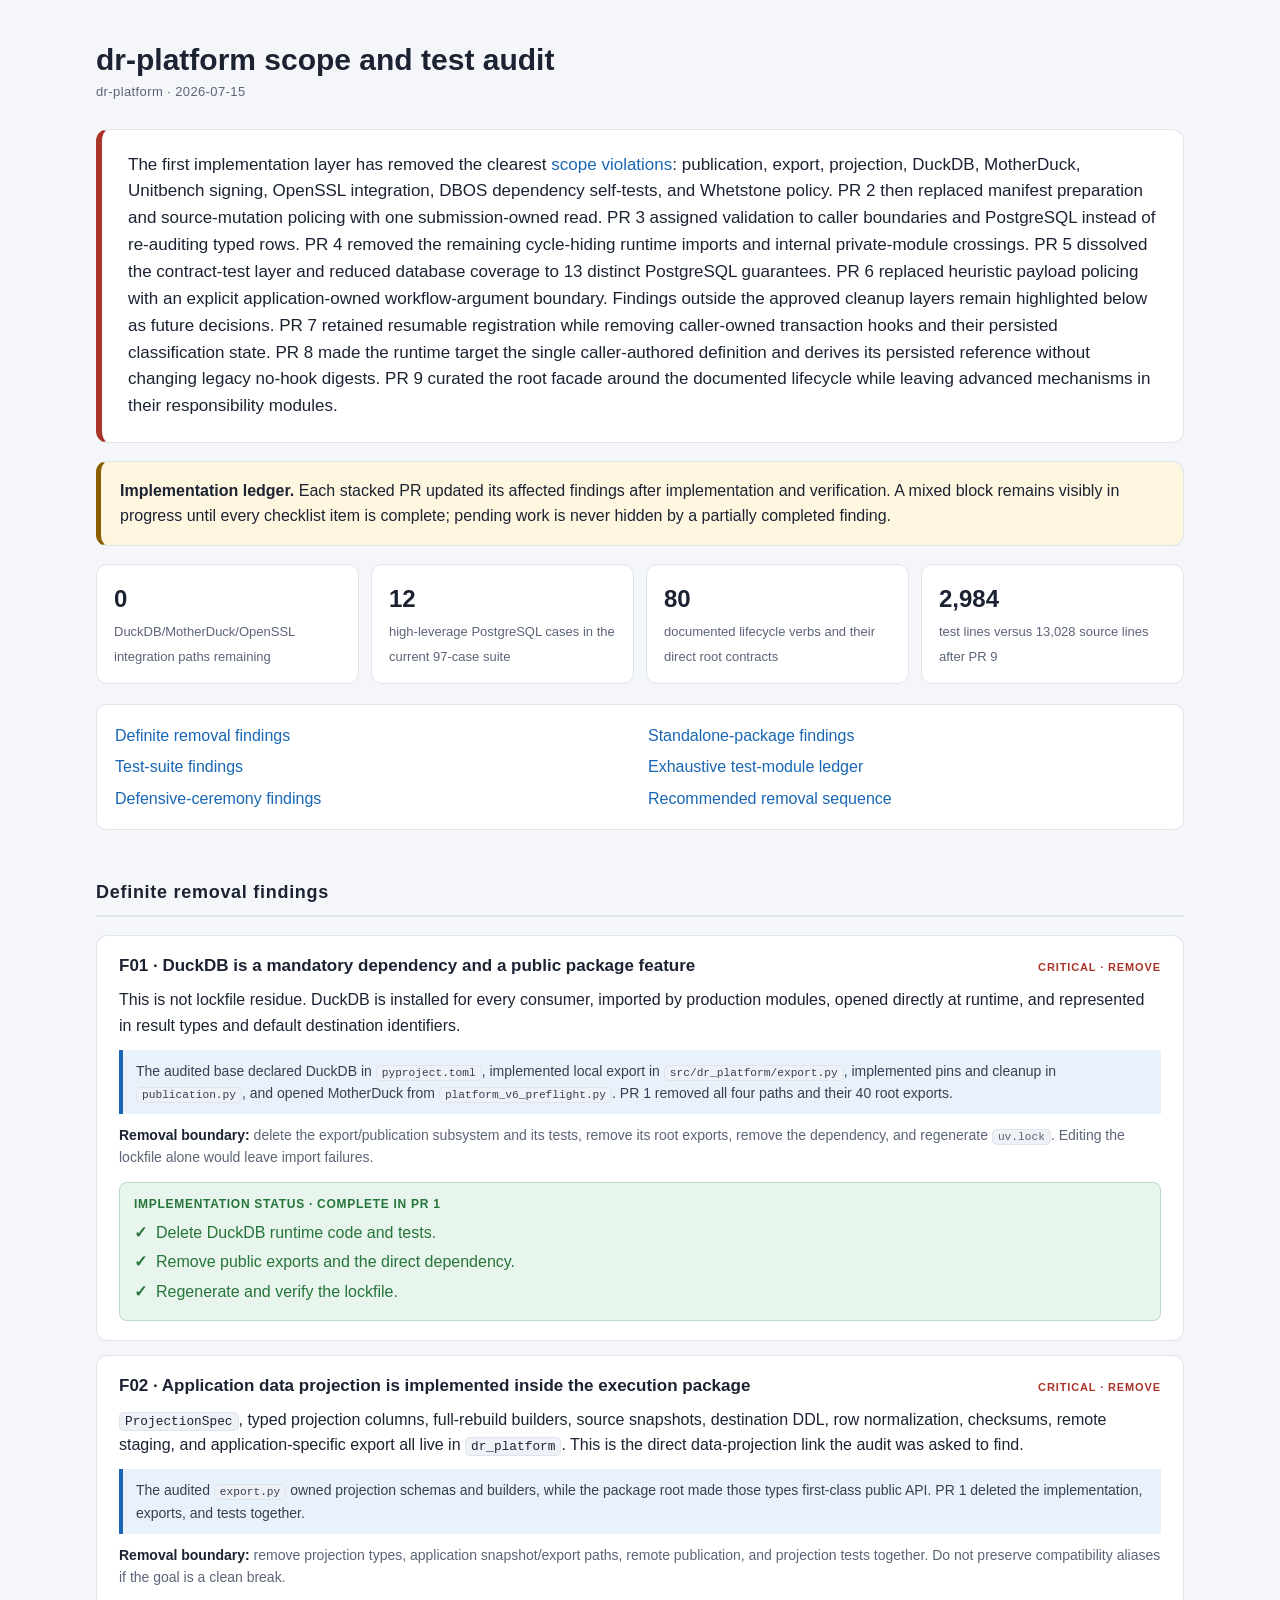
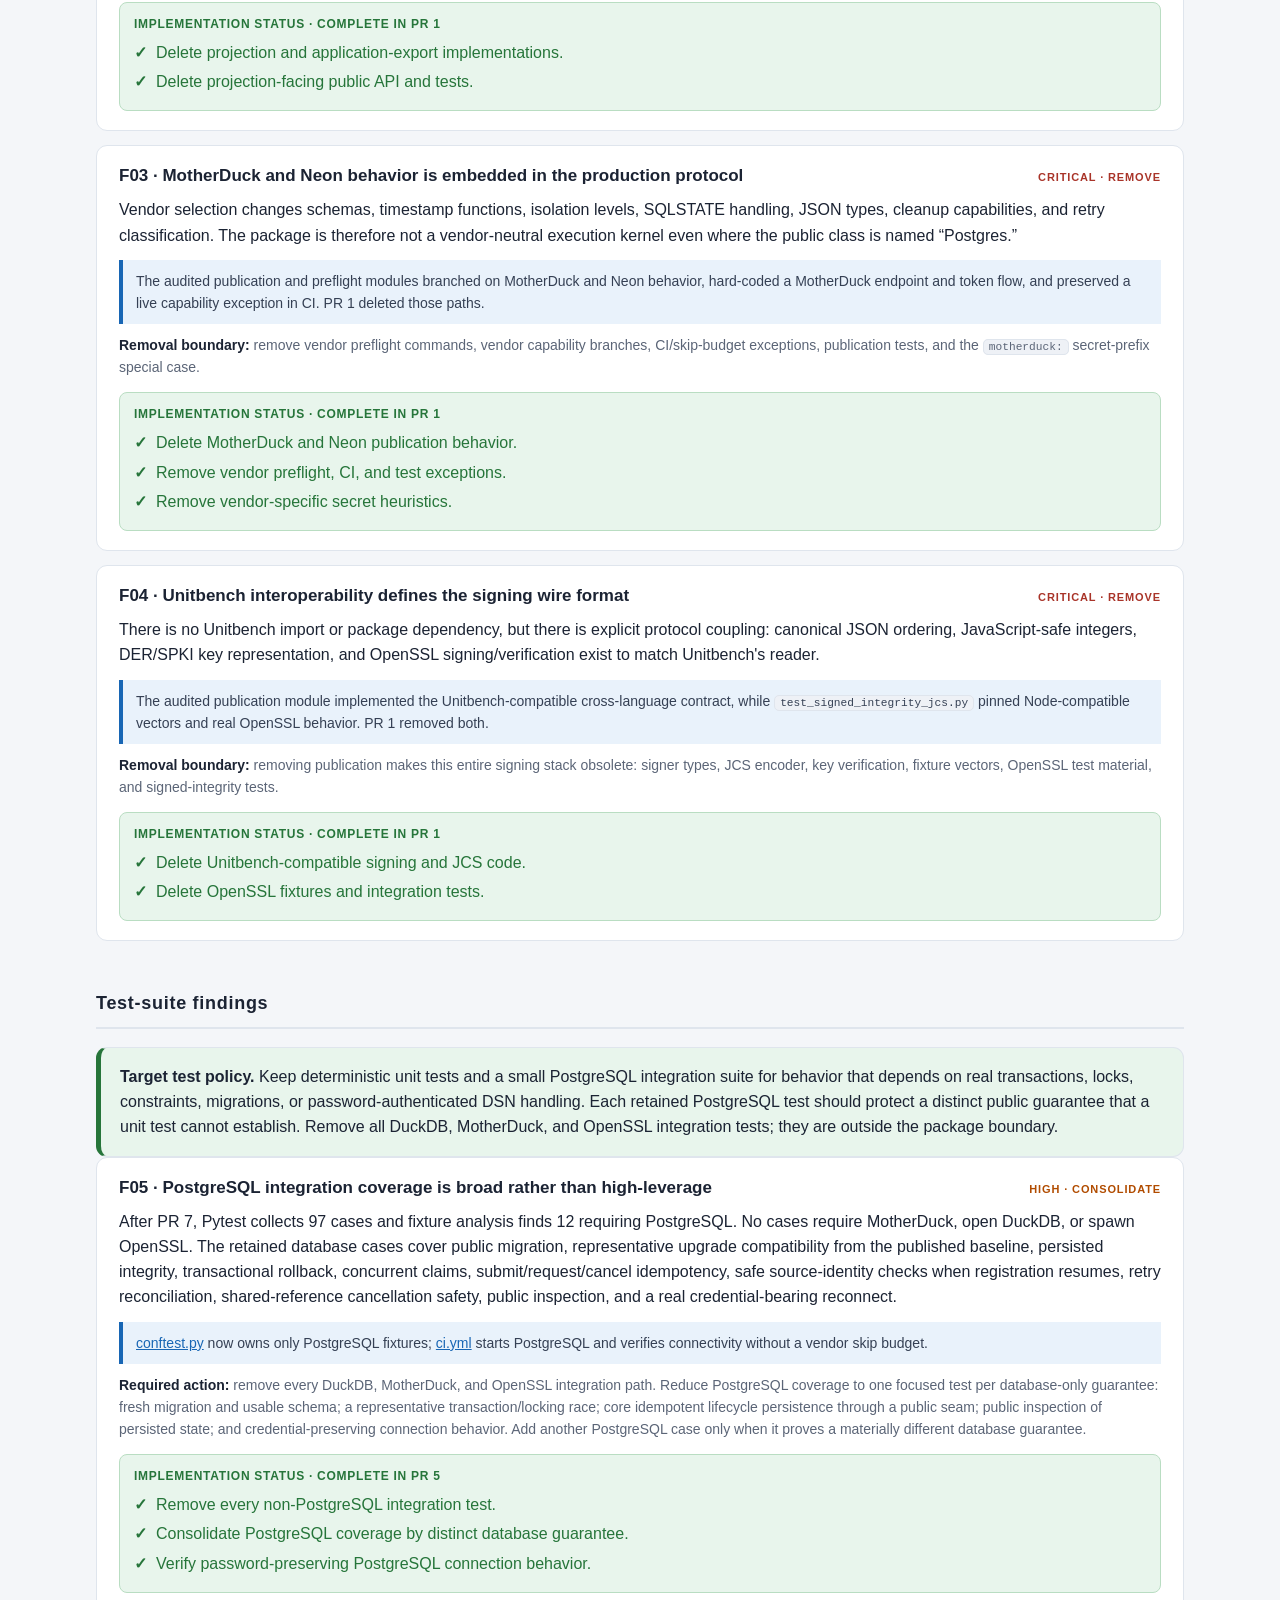
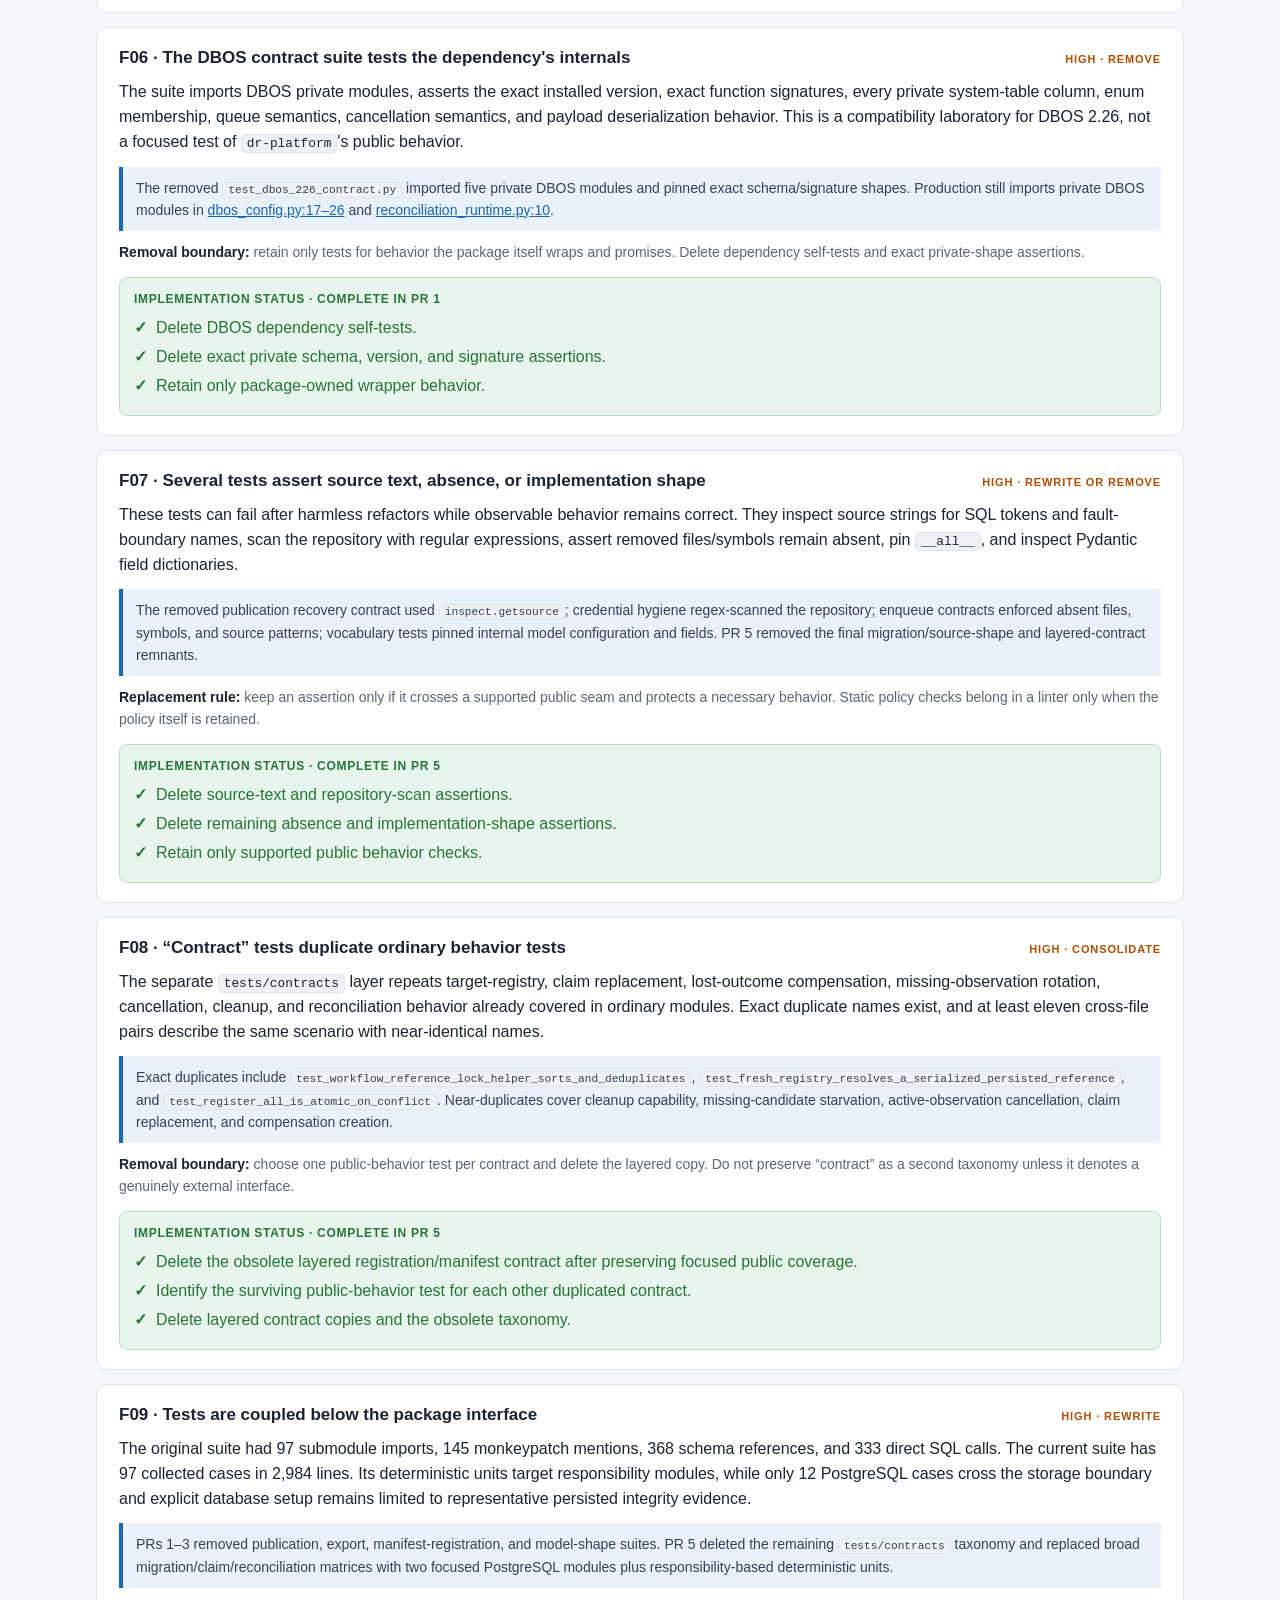
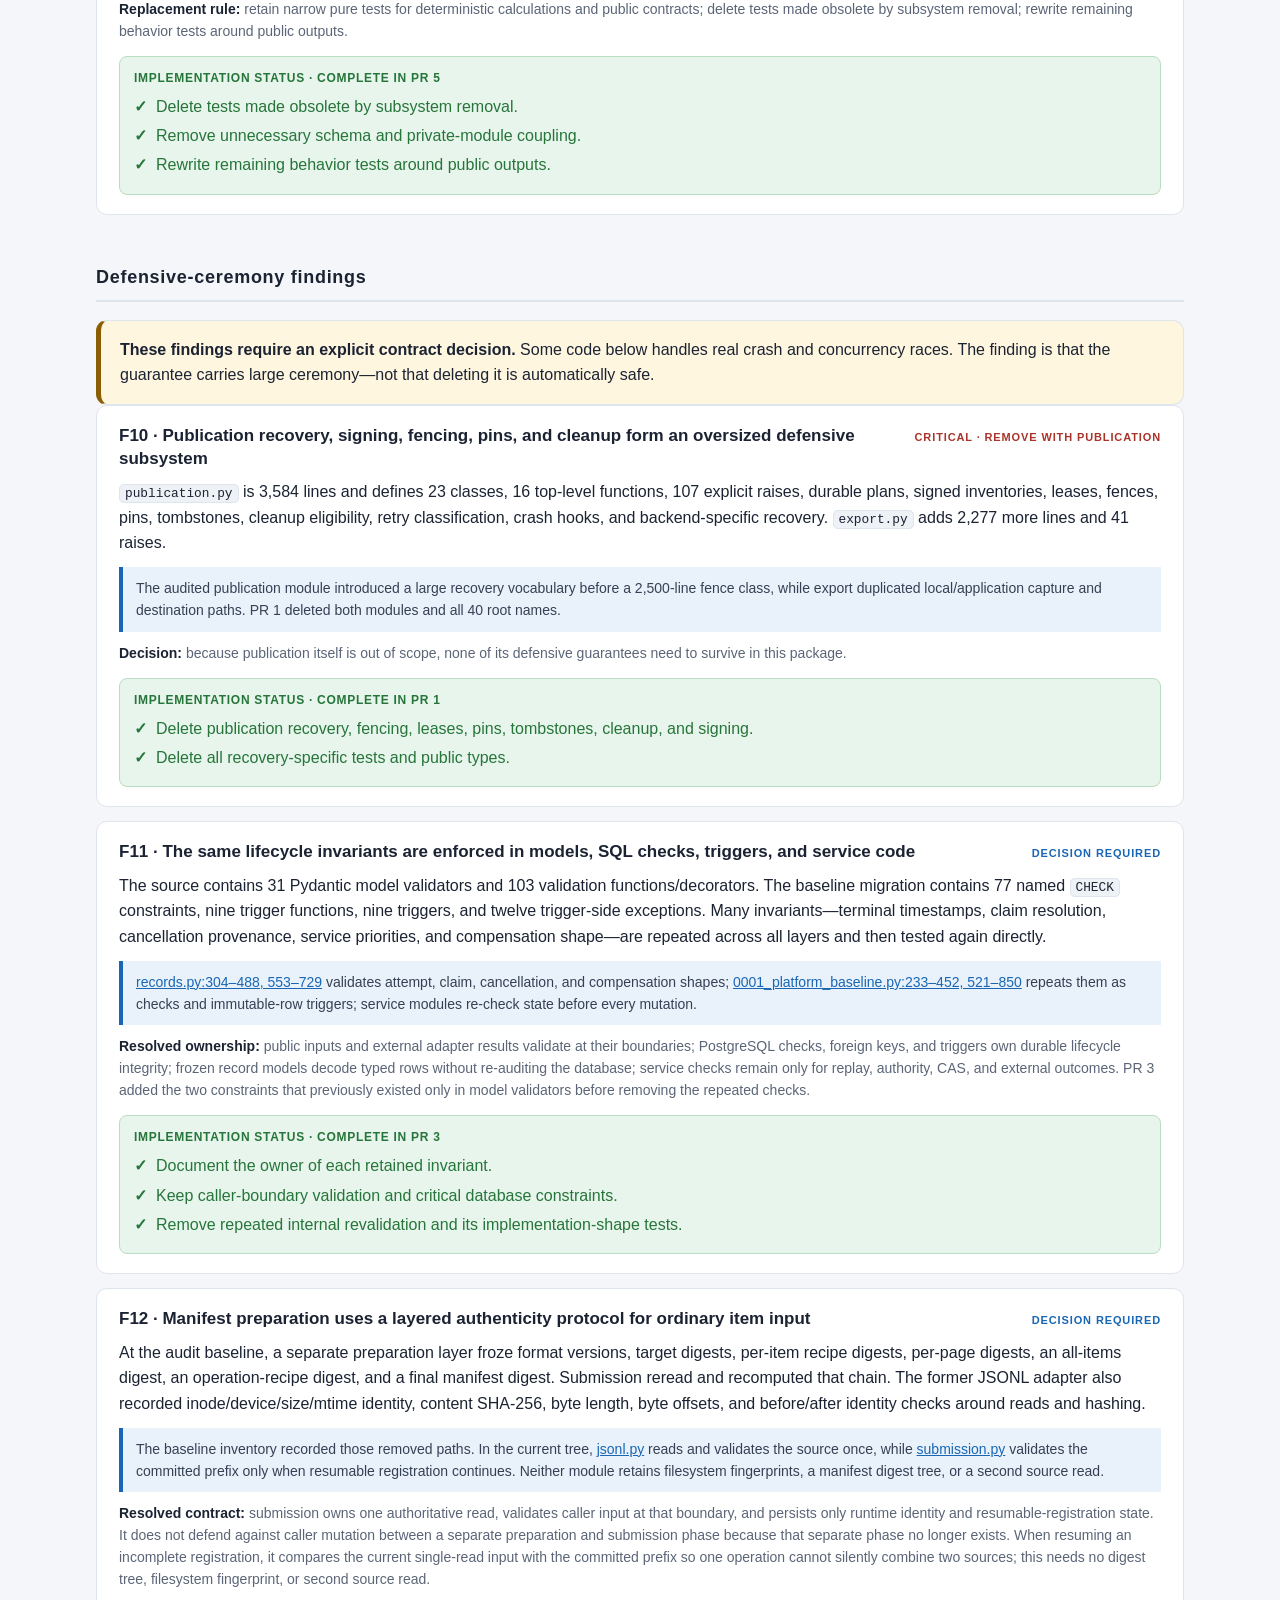
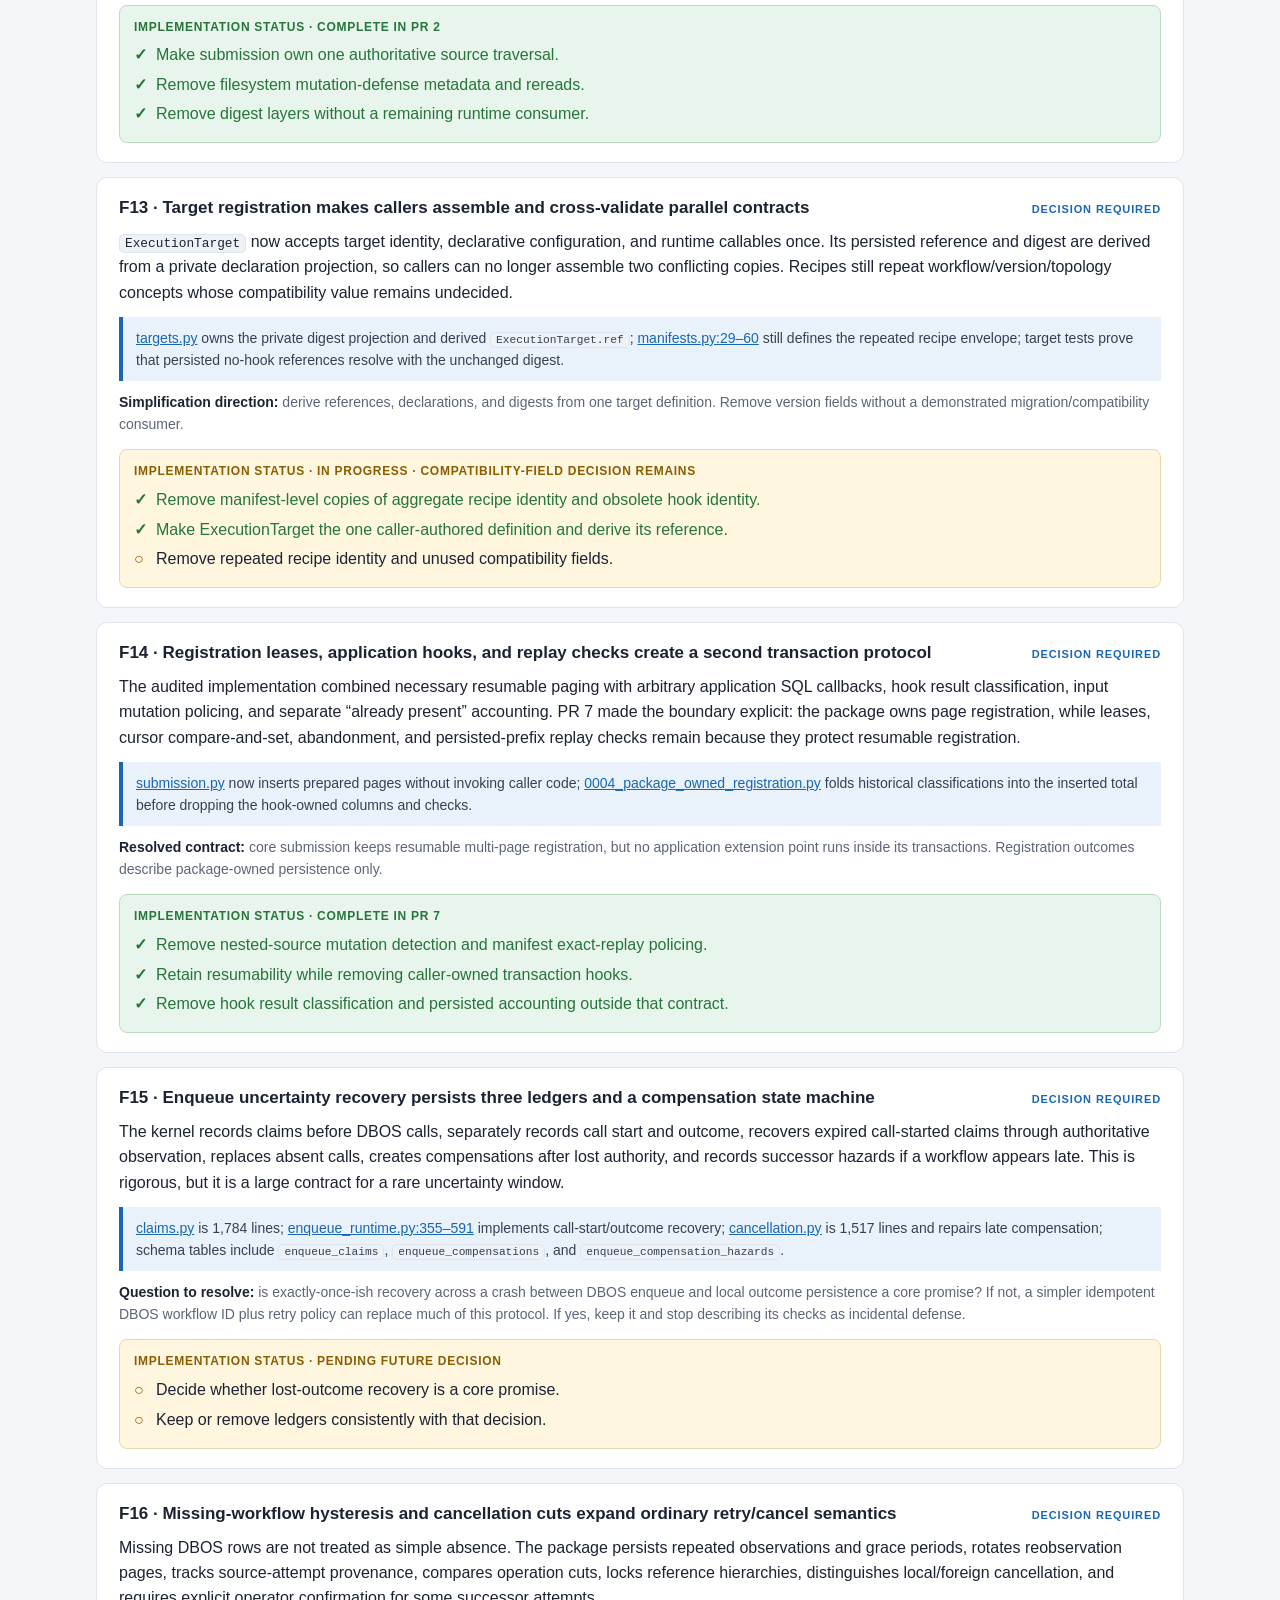
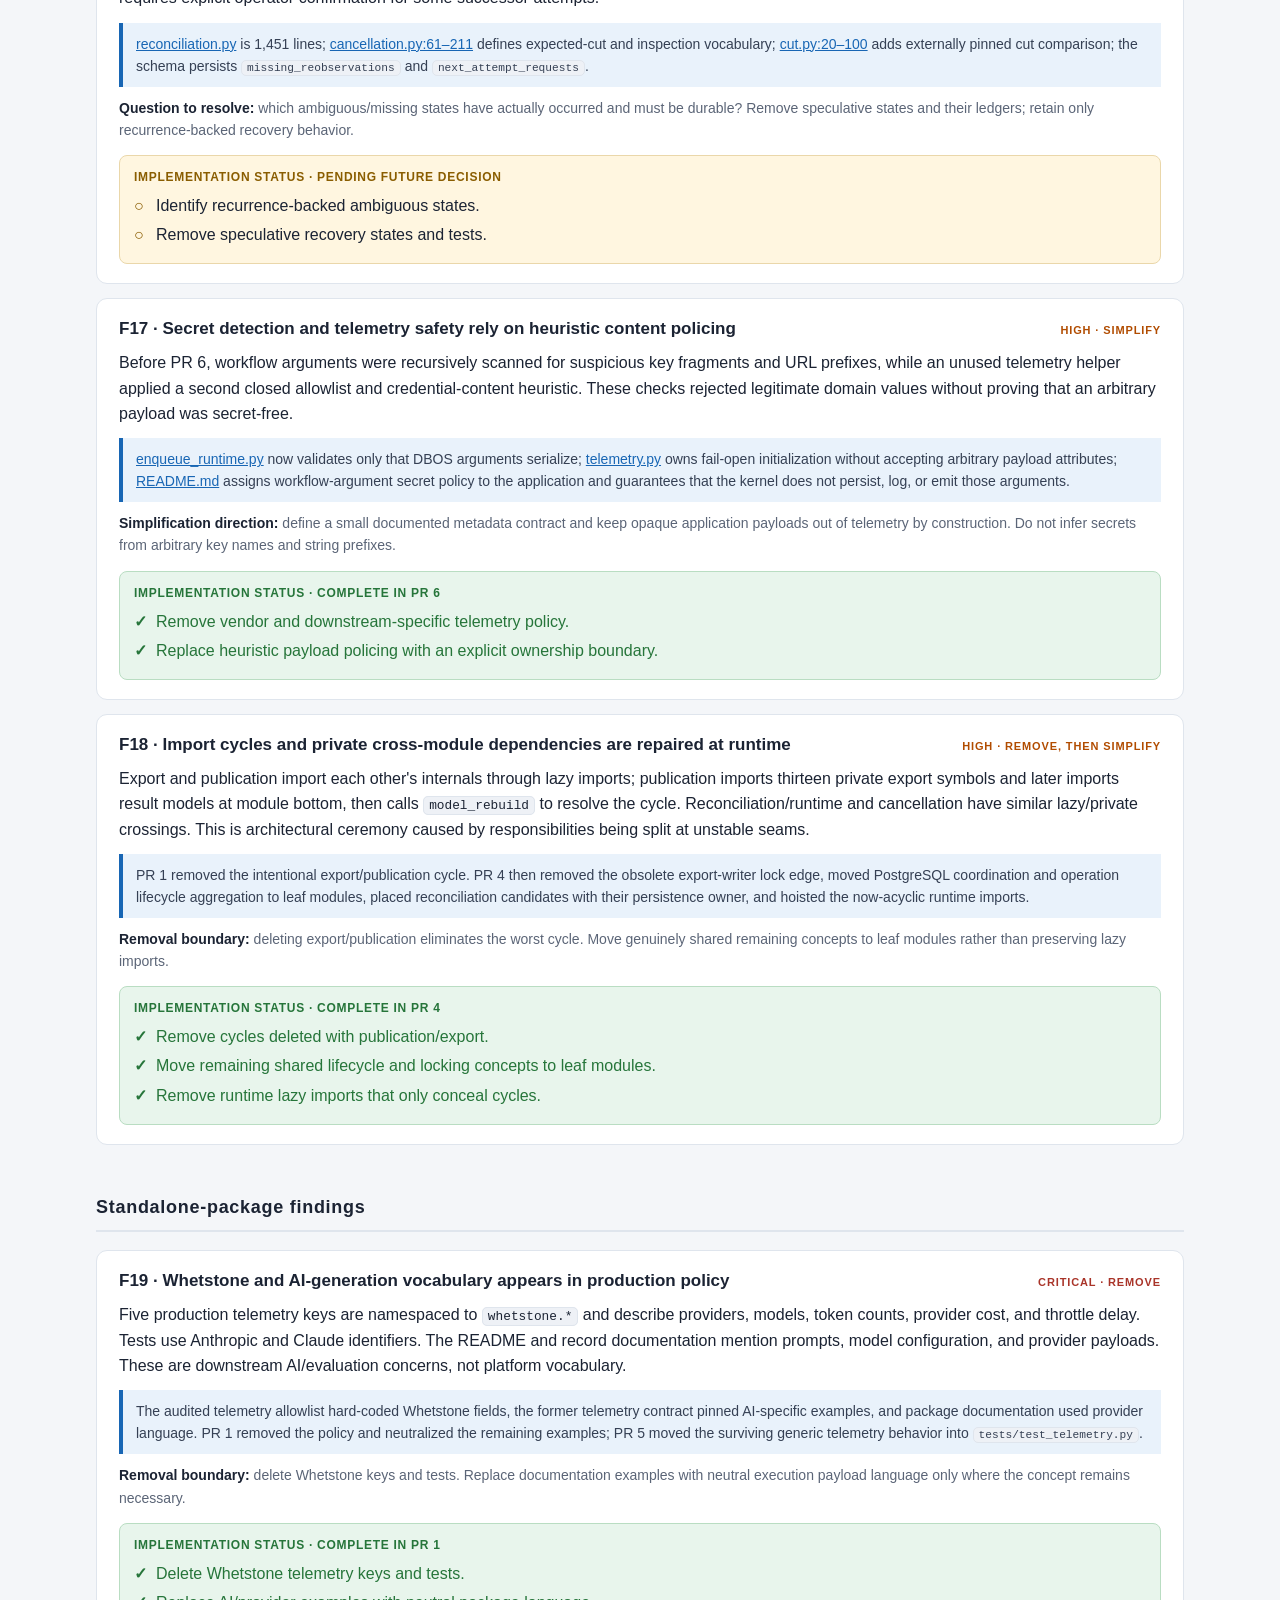
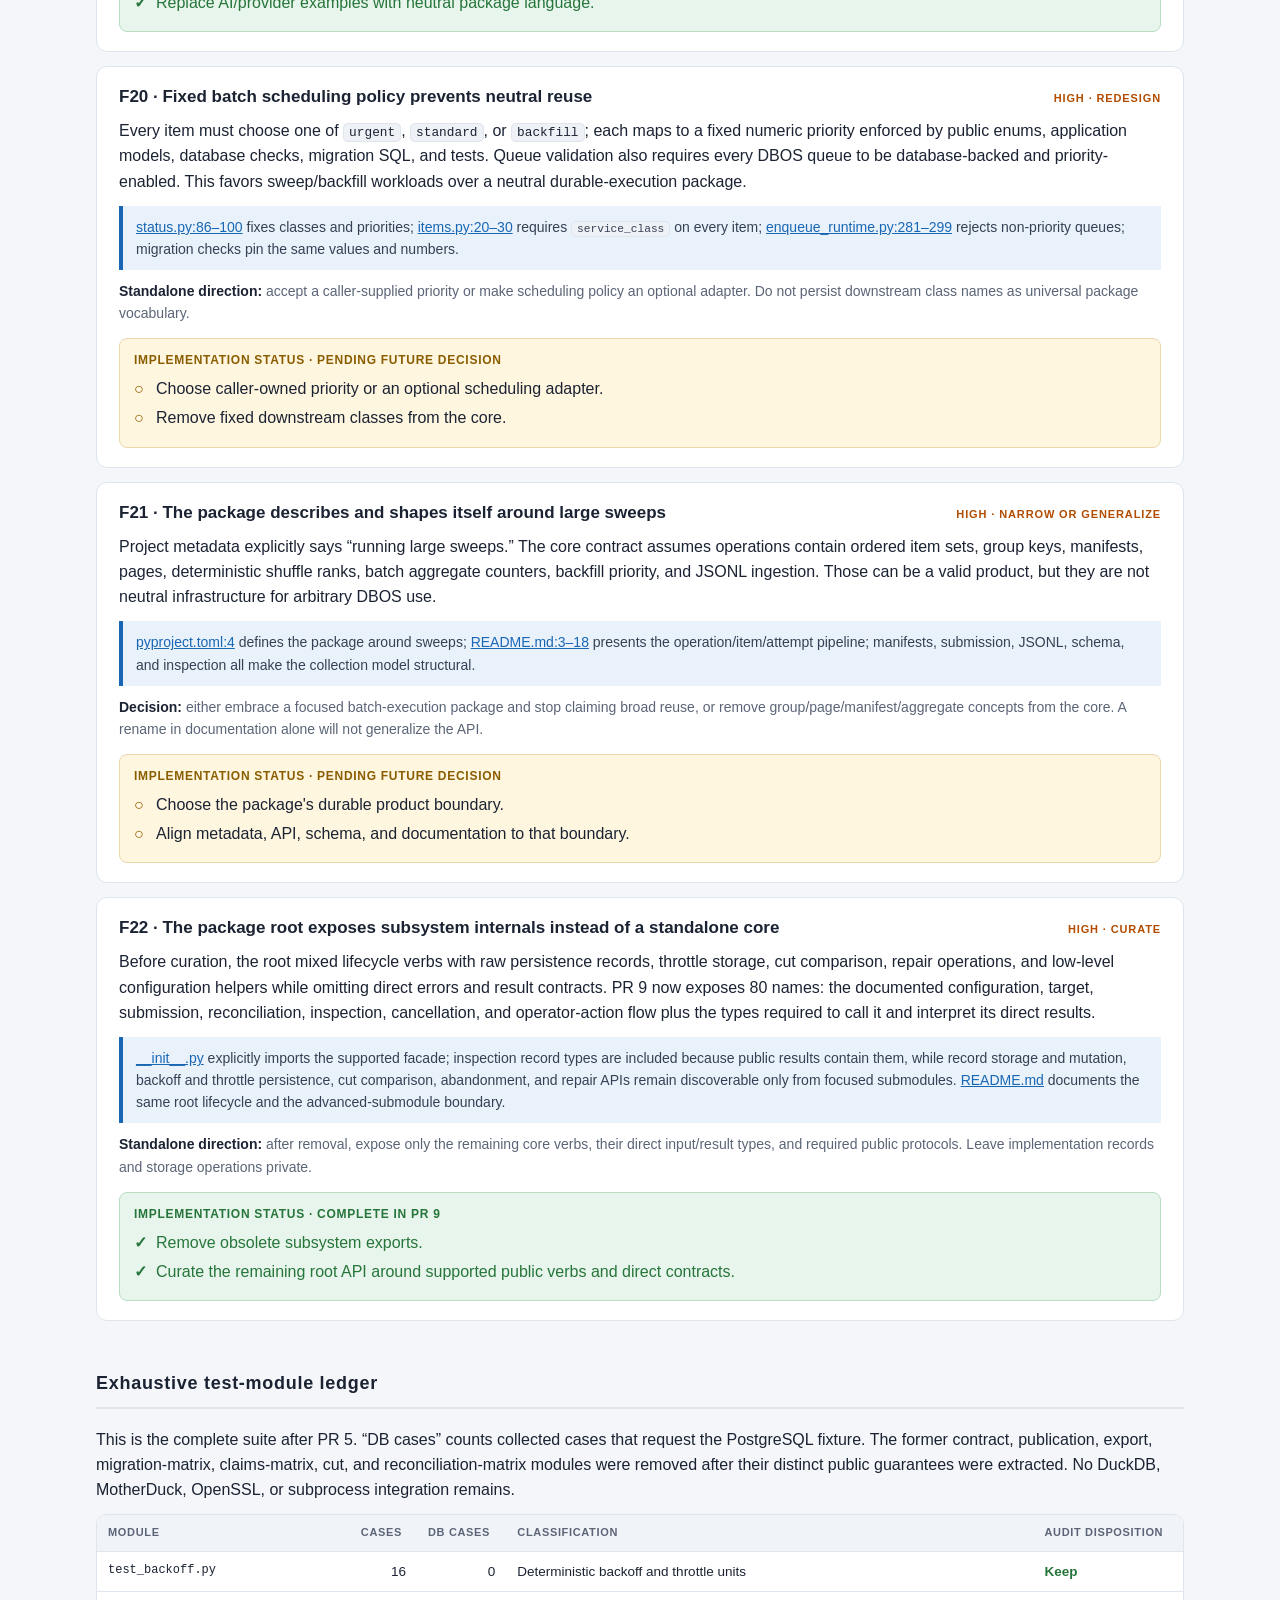
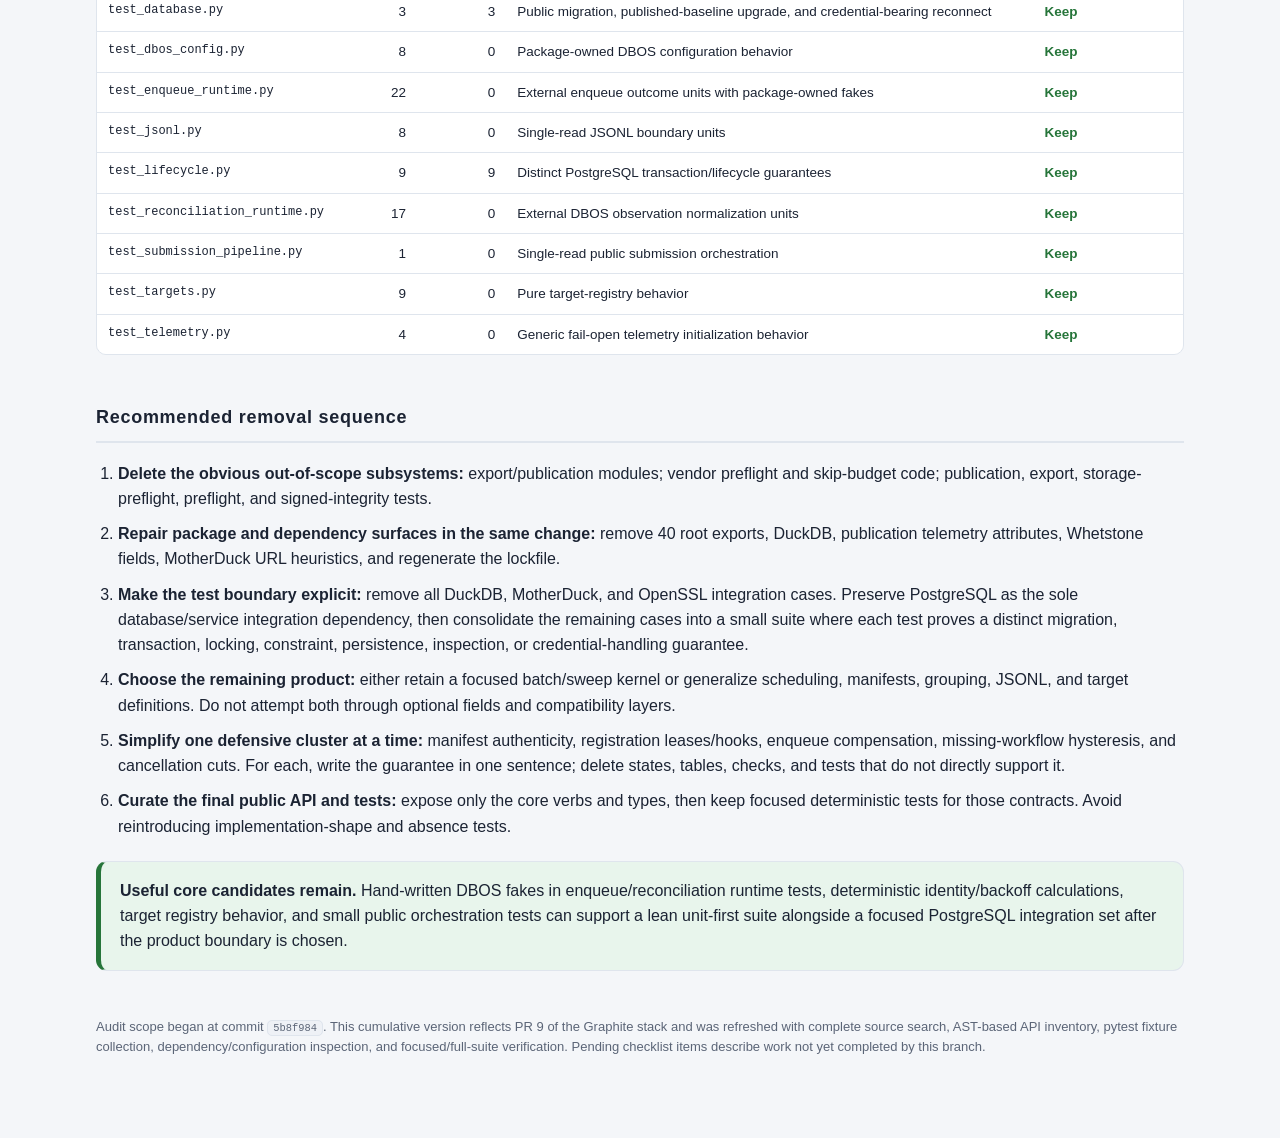
==== repo-scope-audit.html @ 226c39b8 "Complete public facade contract coverage" ====
<!DOCTYPE html>
<html lang="en">
<head>
  <meta charset="utf-8">
  <meta name="viewport" content="width=device-width, initial-scale=1">
  <title>dr-platform · Scope and Test Audit</title>
  <style>
    :root {
      --bg: #f4f6f9;
      --surface: #ffffff;
      --ink: #1b2333;
      --muted: #5b6577;
      --line: #dfe5ed;
      --accent: #1866b4;
      --accent-soft: #e9f2fb;
      --red: #a93429;
      --red-soft: #fdeceb;
      --amber: #8a5d00;
      --amber-soft: #fff6e0;
      --green: #26753a;
      --green-soft: #e8f5ec;
      --font-system: -apple-system, BlinkMacSystemFont, "Segoe UI", Roboto,
        Helvetica, Arial, sans-serif;
      --font-mono: ui-monospace, SFMono-Regular, Menlo, Consolas, monospace;
    }

    * { box-sizing: border-box; }
    html { scroll-behavior: smooth; }
    body {
      margin: 0;
      background: var(--bg);
      color: var(--ink);
      font: 16px/1.58 var(--font-system);
    }
    main { max-width: 1180px; margin: 0 auto; padding: 42px 46px 80px; }
    h1 { margin: 0 0 4px; font-size: 30px; line-height: 1.2; }
    h2 {
      margin: 48px 0 18px;
      padding-bottom: 9px;
      border-bottom: 2px solid var(--line);
      font-size: 18px;
      letter-spacing: .04em;
    }
    h3 { margin: 0 0 9px; font-size: 17px; line-height: 1.35; }
    p { margin: 0 0 12px; }
    a { color: var(--accent); }
    code {
      padding: 1px 5px;
      border: 1px solid var(--line);
      border-radius: 5px;
      background: #eef1f6;
      font: 80%/1.5 var(--font-mono);
    }
    .byline {
      margin-bottom: 26px;
      color: var(--muted);
      font-size: 13px;
      letter-spacing: .03em;
    }
    .hero {
      padding: 22px 26px;
      border: 1px solid var(--line);
      border-left: 6px solid var(--red);
      border-radius: 12px;
      background: var(--surface);
      font-size: 17px;
    }
    .key { color: var(--accent); }
    .summary-grid {
      display: grid;
      grid-template-columns: repeat(4, minmax(0, 1fr));
      gap: 12px;
      margin-top: 18px;
    }
    .metric, .finding, .note {
      border: 1px solid var(--line);
      border-radius: 11px;
      background: var(--surface);
    }
    .metric { padding: 15px 17px; }
    .metric .value { display: block; font-size: 24px; font-weight: 750; }
    .metric .label { color: var(--muted); font-size: 13px; }
    nav {
      margin-top: 20px;
      padding: 15px 18px;
      border: 1px solid var(--line);
      border-radius: 10px;
      background: var(--surface);
      columns: 2;
    }
    nav a { display: block; padding: 3px 0; text-decoration: none; }
    .finding { margin-bottom: 14px; padding: 19px 22px; }
    .finding p:last-child, .note p:last-child { margin-bottom: 0; }
    .finding ul { margin: 8px 0 0; padding-left: 20px; }
    .finding li { margin-bottom: 6px; }
    .finding li::marker { color: var(--accent); }
    .finding-head {
      display: flex;
      align-items: baseline;
      justify-content: space-between;
      gap: 14px;
    }
    .severity {
      flex: none;
      font-size: 11px;
      font-weight: 750;
      letter-spacing: .08em;
      text-transform: uppercase;
    }
    .critical { color: var(--red); }
    .high { color: #b14c00; }
    .medium { color: var(--amber); }
    .decision { color: var(--accent); }
    .evidence {
      margin: 12px 0 0;
      padding: 10px 13px;
      border-left: 4px solid var(--accent);
      background: var(--accent-soft);
      color: #354054;
      font-size: 14px;
    }
    .remove {
      margin-top: 10px;
      color: var(--muted);
      font-size: 14px;
    }
    .remove strong { color: var(--ink); }
    .progress {
      margin-top: 14px;
      padding: 12px 14px;
      border: 1px solid #ead7aa;
      border-radius: 8px;
      background: var(--amber-soft);
    }
    .progress.complete { border-color: #b9ddc2; background: var(--green-soft); }
    .progress-title {
      margin-bottom: 6px;
      color: var(--amber);
      font-size: 12px;
      font-weight: 750;
      letter-spacing: .06em;
      text-transform: uppercase;
    }
    .progress.complete .progress-title { color: var(--green); }
    .checklist { margin: 0 !important; padding: 0 !important; list-style: none; }
    .checklist li { position: relative; margin: 4px 0 !important; padding-left: 22px; }
    .checklist li::before {
      position: absolute;
      left: 0;
      content: "○";
      color: var(--amber);
      font-weight: 800;
    }
    .checklist li.done { color: var(--green); }
    .checklist li.done::before { content: "✓"; color: var(--green); }
    .note { padding: 16px 19px; }
    .note.warn { border-left: 5px solid var(--amber); background: var(--amber-soft); }
    .note.good { border-left: 5px solid var(--green); background: var(--green-soft); }
    .table-wrap { overflow-x: auto; border: 1px solid var(--line); border-radius: 10px; }
    table { width: 100%; border-collapse: collapse; background: var(--surface); font-size: 13.5px; }
    th, td { padding: 9px 11px; border-bottom: 1px solid var(--line); text-align: left; vertical-align: top; }
    th {
      background: #f0f3f8;
      color: var(--muted);
      font-size: 11px;
      letter-spacing: .06em;
      text-transform: uppercase;
    }
    tr:last-child td { border-bottom: 0; }
    td.num { text-align: right; font-variant-numeric: tabular-nums; }
    .path { font-family: var(--font-mono); font-size: 12px; }
    .status-remove { color: var(--red); font-weight: 700; }
    .status-rewrite { color: var(--amber); font-weight: 700; }
    .status-keep { color: var(--green); font-weight: 700; }
    ol.sequence { margin: 0; padding-left: 22px; }
    ol.sequence li { margin-bottom: 10px; }
    footer { margin-top: 46px; color: var(--muted); font-size: 13px; }

    @media (max-width: 900px) {
      main { padding: 26px 20px 56px; }
      .summary-grid { grid-template-columns: repeat(2, minmax(0, 1fr)); }
      nav { columns: 1; }
      .finding-head { display: block; }
      .severity { display: block; margin-bottom: 5px; }
    }
  </style>
</head>
<body>
<main>
  <h1>dr-platform scope and test audit</h1>
  <div class="byline">dr-platform · 2026-07-15</div>

  <div class="hero">
    The first implementation layer has removed the clearest <span class="key">scope violations</span>:
    publication, export, projection, DuckDB, MotherDuck, Unitbench signing, OpenSSL integration,
    DBOS dependency self-tests, and Whetstone policy. PR 2 then replaced manifest preparation and
    source-mutation policing with one submission-owned read. PR 3 assigned validation to caller boundaries and PostgreSQL
    instead of re-auditing typed rows. PR 4 removed the remaining cycle-hiding runtime imports and internal private-module
    crossings. PR 5 dissolved the contract-test layer and reduced database coverage to 13 distinct PostgreSQL guarantees.
    PR 6 replaced heuristic payload policing with an explicit application-owned workflow-argument boundary. Findings outside
    the approved cleanup layers remain highlighted below as future decisions. PR 7 retained resumable registration while
    removing caller-owned transaction hooks and their persisted classification state. PR 8 made the runtime target the single
    caller-authored definition and derives its persisted reference without changing legacy no-hook digests. PR 9 curated the
    root facade around the documented lifecycle while leaving advanced mechanisms in their responsibility modules.
  </div>

  <div class="note warn" style="margin-top: 18px;">
    <p><strong>Implementation ledger.</strong> Each stacked PR updated its affected findings after implementation and
      verification. A mixed block remains visibly in progress until every checklist item is complete; pending work is never
      hidden by a partially completed finding.</p>
  </div>

  <div class="summary-grid" aria-label="Audit summary">
    <div class="metric"><span class="value">0</span><span class="label">DuckDB/MotherDuck/OpenSSL integration paths remaining</span></div>
    <div class="metric"><span class="value">12</span><span class="label">high-leverage PostgreSQL cases in the current 97-case suite</span></div>
    <div class="metric"><span class="value">80</span><span class="label">documented lifecycle verbs and their direct root contracts</span></div>
    <div class="metric"><span class="value">2,984</span><span class="label">test lines versus 13,028 source lines after PR 9</span></div>
  </div>

  <nav aria-label="Contents">
    <a href="#definite">Definite removal findings</a>
    <a href="#tests">Test-suite findings</a>
    <a href="#ceremony">Defensive-ceremony findings</a>
    <a href="#language">Standalone-package findings</a>
    <a href="#ledger">Exhaustive test-module ledger</a>
    <a href="#sequence">Recommended removal sequence</a>
  </nav>

  <h2 id="definite">Definite removal findings</h2>

  <article class="finding" id="f01">
    <div class="finding-head">
      <h3>F01 · DuckDB is a mandatory dependency and a public package feature</h3>
      <span class="severity critical">Critical · remove</span>
    </div>
    <p>
      This is not lockfile residue. DuckDB is installed for every consumer, imported by
      production modules, opened directly at runtime, and represented in result types and
      default destination identifiers.
    </p>
    <div class="evidence">
      The audited base declared DuckDB in <code>pyproject.toml</code>, implemented local export in
      <code>src/dr_platform/export.py</code>, implemented pins and cleanup in <code>publication.py</code>, and opened
      MotherDuck from <code>platform_v6_preflight.py</code>. PR 1 removed all four paths and their 40 root exports.
    </div>
    <p class="remove"><strong>Removal boundary:</strong> delete the export/publication subsystem and its tests,
      remove its root exports, remove the dependency, and regenerate <code>uv.lock</code>. Editing the lockfile alone
      would leave import failures.</p>
    <div class="progress complete"><div class="progress-title">Implementation status · Complete in PR 1</div><ul class="checklist">
      <li class="done">Delete DuckDB runtime code and tests.</li><li class="done">Remove public exports and the direct dependency.</li>
      <li class="done">Regenerate and verify the lockfile.</li>
    </ul></div>
  </article>

  <article class="finding" id="f02">
    <div class="finding-head">
      <h3>F02 · Application data projection is implemented inside the execution package</h3>
      <span class="severity critical">Critical · remove</span>
    </div>
    <p>
      <code>ProjectionSpec</code>, typed projection columns, full-rebuild builders, source snapshots,
      destination DDL, row normalization, checksums, remote staging, and application-specific export
      all live in <code>dr_platform</code>. This is the direct data-projection link the audit was asked to find.
    </p>
    <div class="evidence">
      The audited <code>export.py</code> owned projection schemas and builders, while the package root made those
      types first-class public API. PR 1 deleted the implementation, exports, and tests together.
    </div>
    <p class="remove"><strong>Removal boundary:</strong> remove projection types, application snapshot/export paths,
      remote publication, and projection tests together. Do not preserve compatibility aliases if the goal is a clean break.</p>
    <div class="progress complete"><div class="progress-title">Implementation status · Complete in PR 1</div><ul class="checklist">
      <li class="done">Delete projection and application-export implementations.</li><li class="done">Delete projection-facing public API and tests.</li>
    </ul></div>
  </article>

  <article class="finding" id="f03">
    <div class="finding-head">
      <h3>F03 · MotherDuck and Neon behavior is embedded in the production protocol</h3>
      <span class="severity critical">Critical · remove</span>
    </div>
    <p>
      Vendor selection changes schemas, timestamp functions, isolation levels, SQLSTATE handling,
      JSON types, cleanup capabilities, and retry classification. The package is therefore not a
      vendor-neutral execution kernel even where the public class is named “Postgres.”
    </p>
    <div class="evidence">
      The audited publication and preflight modules branched on MotherDuck and Neon behavior, hard-coded a
      MotherDuck endpoint and token flow, and preserved a live capability exception in CI. PR 1 deleted those paths.
    </div>
    <p class="remove"><strong>Removal boundary:</strong> remove vendor preflight commands, vendor capability branches,
      CI/skip-budget exceptions, publication tests, and the <code>motherduck:</code> secret-prefix special case.</p>
    <div class="progress complete"><div class="progress-title">Implementation status · Complete in PR 1</div><ul class="checklist">
      <li class="done">Delete MotherDuck and Neon publication behavior.</li><li class="done">Remove vendor preflight, CI, and test exceptions.</li>
      <li class="done">Remove vendor-specific secret heuristics.</li>
    </ul></div>
  </article>

  <article class="finding" id="f04">
    <div class="finding-head">
      <h3>F04 · Unitbench interoperability defines the signing wire format</h3>
      <span class="severity critical">Critical · remove</span>
    </div>
    <p>
      There is no Unitbench import or package dependency, but there is explicit protocol coupling:
      canonical JSON ordering, JavaScript-safe integers, DER/SPKI key representation, and OpenSSL
      signing/verification exist to match Unitbench's reader.
    </p>
    <div class="evidence">
      The audited publication module implemented the Unitbench-compatible cross-language contract, while
      <code>test_signed_integrity_jcs.py</code> pinned Node-compatible vectors and real OpenSSL behavior. PR 1 removed both.
    </div>
    <p class="remove"><strong>Removal boundary:</strong> removing publication makes this entire signing stack obsolete:
      signer types, JCS encoder, key verification, fixture vectors, OpenSSL test material, and signed-integrity tests.</p>
    <div class="progress complete"><div class="progress-title">Implementation status · Complete in PR 1</div><ul class="checklist">
      <li class="done">Delete Unitbench-compatible signing and JCS code.</li><li class="done">Delete OpenSSL fixtures and integration tests.</li>
    </ul></div>
  </article>

  <h2 id="tests">Test-suite findings</h2>

  <div class="note good">
    <p><strong>Target test policy.</strong> Keep deterministic unit tests and a small PostgreSQL integration suite for behavior
      that depends on real transactions, locks, constraints, migrations, or password-authenticated DSN handling. Each retained
      PostgreSQL test should protect a distinct public guarantee that a unit test cannot establish. Remove all DuckDB,
      MotherDuck, and OpenSSL integration tests; they are outside the package boundary.</p>
  </div>

  <article class="finding" id="f05">
    <div class="finding-head">
      <h3>F05 · PostgreSQL integration coverage is broad rather than high-leverage</h3>
      <span class="severity high">High · consolidate</span>
    </div>
    <p>
      After PR 7, Pytest collects 97 cases and fixture analysis finds 12 requiring PostgreSQL. No cases require
      MotherDuck, open DuckDB, or spawn OpenSSL. The retained database cases cover public migration, representative
      upgrade compatibility from the published baseline, persisted integrity, transactional rollback, concurrent claims,
      submit/request/cancel idempotency, safe source-identity checks when registration resumes, retry reconciliation,
      shared-reference cancellation safety, public inspection, and a real credential-bearing reconnect.
    </p>
    <div class="evidence">
      <a href="tests/conftest.py">conftest.py</a> now owns only PostgreSQL fixtures;
      <a href=".github/workflows/ci.yml">ci.yml</a> starts PostgreSQL and verifies connectivity without a vendor skip budget.
    </div>
    <p class="remove"><strong>Required action:</strong> remove every DuckDB, MotherDuck, and OpenSSL integration path. Reduce
      PostgreSQL coverage to one focused test per database-only guarantee: fresh migration and usable schema; a representative
      transaction/locking race; core idempotent lifecycle persistence through a public seam; public inspection of persisted
      state; and credential-preserving connection behavior. Add another PostgreSQL case only when it proves a materially
      different database guarantee.</p>
    <div class="progress complete"><div class="progress-title">Implementation status · Complete in PR 5</div><ul class="checklist">
      <li class="done">Remove every non-PostgreSQL integration test.</li><li class="done">Consolidate PostgreSQL coverage by distinct database guarantee.</li>
      <li class="done">Verify password-preserving PostgreSQL connection behavior.</li>
    </ul></div>
  </article>

  <article class="finding" id="f06">
    <div class="finding-head">
      <h3>F06 · The DBOS contract suite tests the dependency's internals</h3>
      <span class="severity high">High · remove</span>
    </div>
    <p>
      The suite imports DBOS private modules, asserts the exact installed version, exact function signatures,
      every private system-table column, enum membership, queue semantics, cancellation semantics, and payload
      deserialization behavior. This is a compatibility laboratory for DBOS 2.26, not a focused test of
      <code>dr-platform</code>'s public behavior.
    </p>
    <div class="evidence">
      The removed <code>test_dbos_226_contract.py</code> imported five private DBOS modules and pinned exact
      schema/signature shapes. Production still imports private DBOS
      modules in <a href="src/dr_platform/dbos_config.py">dbos_config.py:17–26</a> and
      <a href="src/dr_platform/reconciliation_runtime.py">reconciliation_runtime.py:10</a>.
    </div>
    <p class="remove"><strong>Removal boundary:</strong> retain only tests for behavior the package itself wraps and promises.
      Delete dependency self-tests and exact private-shape assertions.</p>
    <div class="progress complete"><div class="progress-title">Implementation status · Complete in PR 1</div><ul class="checklist">
      <li class="done">Delete DBOS dependency self-tests.</li><li class="done">Delete exact private schema, version, and signature assertions.</li>
      <li class="done">Retain only package-owned wrapper behavior.</li>
    </ul></div>
  </article>

  <article class="finding" id="f07">
    <div class="finding-head">
      <h3>F07 · Several tests assert source text, absence, or implementation shape</h3>
      <span class="severity high">High · rewrite or remove</span>
    </div>
    <p>
      These tests can fail after harmless refactors while observable behavior remains correct. They inspect source
      strings for SQL tokens and fault-boundary names, scan the repository with regular expressions, assert removed
      files/symbols remain absent, pin <code>__all__</code>, and inspect Pydantic field dictionaries.
    </p>
    <div class="evidence">
      The removed publication recovery contract used <code>inspect.getsource</code>; credential hygiene regex-scanned the
      repository; enqueue contracts enforced absent files, symbols, and source patterns; vocabulary tests pinned internal
      model configuration and fields. PR 5 removed the final migration/source-shape and layered-contract remnants.
    </div>
    <p class="remove"><strong>Replacement rule:</strong> keep an assertion only if it crosses a supported public seam and
      protects a necessary behavior. Static policy checks belong in a linter only when the policy itself is retained.</p>
    <div class="progress complete"><div class="progress-title">Implementation status · Complete in PR 5</div><ul class="checklist">
      <li class="done">Delete source-text and repository-scan assertions.</li><li class="done">Delete remaining absence and implementation-shape assertions.</li>
      <li class="done">Retain only supported public behavior checks.</li>
    </ul></div>
  </article>

  <article class="finding" id="f08">
    <div class="finding-head">
      <h3>F08 · “Contract” tests duplicate ordinary behavior tests</h3>
      <span class="severity high">High · consolidate</span>
    </div>
    <p>
      The separate <code>tests/contracts</code> layer repeats target-registry, claim replacement, lost-outcome compensation,
      missing-observation rotation, cancellation, cleanup, and reconciliation behavior already covered in ordinary modules.
      Exact duplicate names exist, and at least eleven cross-file pairs describe the same scenario with near-identical names.
    </p>
    <div class="evidence">
      Exact duplicates include <code>test_workflow_reference_lock_helper_sorts_and_deduplicates</code>,
      <code>test_fresh_registry_resolves_a_serialized_persisted_reference</code>, and
      <code>test_register_all_is_atomic_on_conflict</code>. Near-duplicates cover cleanup capability, missing-candidate
      starvation, active-observation cancellation, claim replacement, and compensation creation.
    </div>
    <p class="remove"><strong>Removal boundary:</strong> choose one public-behavior test per contract and delete the layered copy.
      Do not preserve “contract” as a second taxonomy unless it denotes a genuinely external interface.</p>
    <div class="progress complete"><div class="progress-title">Implementation status · Complete in PR 5</div><ul class="checklist">
      <li class="done">Delete the obsolete layered registration/manifest contract after preserving focused public coverage.</li>
      <li class="done">Identify the surviving public-behavior test for each other duplicated contract.</li>
      <li class="done">Delete layered contract copies and the obsolete taxonomy.</li>
    </ul></div>
  </article>

  <article class="finding" id="f09">
    <div class="finding-head">
      <h3>F09 · Tests are coupled below the package interface</h3>
      <span class="severity high">High · rewrite</span>
    </div>
    <p>
      The original suite had 97 submodule imports, 145 monkeypatch mentions, 368 schema references, and 333 direct SQL calls.
      The current suite has 97 collected cases in 2,984 lines. Its deterministic units target responsibility modules, while
      only 12 PostgreSQL cases cross the storage boundary and explicit database setup remains limited to representative persisted
      integrity evidence.
    </p>
    <div class="evidence">
      PRs 1–3 removed publication, export, manifest-registration, and model-shape suites. PR 5 deleted the remaining
      <code>tests/contracts</code> taxonomy and replaced broad migration/claim/reconciliation matrices with two focused
      PostgreSQL modules plus responsibility-based deterministic units.
    </div>
    <p class="remove"><strong>Replacement rule:</strong> retain narrow pure tests for deterministic calculations and public
      contracts; delete tests made obsolete by subsystem removal; rewrite remaining behavior tests around public outputs.</p>
    <div class="progress complete"><div class="progress-title">Implementation status · Complete in PR 5</div><ul class="checklist">
      <li class="done">Delete tests made obsolete by subsystem removal.</li><li class="done">Remove unnecessary schema and private-module coupling.</li>
      <li class="done">Rewrite remaining behavior tests around public outputs.</li>
    </ul></div>
  </article>

  <h2 id="ceremony">Defensive-ceremony findings</h2>

  <div class="note warn">
    <p><strong>These findings require an explicit contract decision.</strong> Some code below handles real crash and concurrency
      races. The finding is that the guarantee carries large ceremony—not that deleting it is automatically safe.</p>
  </div>

  <article class="finding" id="f10">
    <div class="finding-head">
      <h3>F10 · Publication recovery, signing, fencing, pins, and cleanup form an oversized defensive subsystem</h3>
      <span class="severity critical">Critical · remove with publication</span>
    </div>
    <p>
      <code>publication.py</code> is 3,584 lines and defines 23 classes, 16 top-level functions, 107 explicit raises,
      durable plans, signed inventories, leases, fences, pins, tombstones, cleanup eligibility, retry classification,
      crash hooks, and backend-specific recovery. <code>export.py</code> adds 2,277 more lines and 41 raises.
    </p>
    <div class="evidence">
      The audited publication module introduced a large recovery vocabulary before a 2,500-line fence class, while
      export duplicated local/application capture and destination paths. PR 1 deleted both modules and all 40 root names.
    </div>
    <p class="remove"><strong>Decision:</strong> because publication itself is out of scope, none of its defensive guarantees
      need to survive in this package.</p>
    <div class="progress complete"><div class="progress-title">Implementation status · Complete in PR 1</div><ul class="checklist">
      <li class="done">Delete publication recovery, fencing, leases, pins, tombstones, cleanup, and signing.</li>
      <li class="done">Delete all recovery-specific tests and public types.</li>
    </ul></div>
  </article>

  <article class="finding" id="f11">
    <div class="finding-head">
      <h3>F11 · The same lifecycle invariants are enforced in models, SQL checks, triggers, and service code</h3>
      <span class="severity decision">Decision required</span>
    </div>
    <p>
      The source contains 31 Pydantic model validators and 103 validation functions/decorators. The baseline migration
      contains 77 named <code>CHECK</code> constraints, nine trigger functions, nine triggers, and twelve trigger-side
      exceptions. Many invariants—terminal timestamps, claim resolution, cancellation provenance, service priorities,
      and compensation shape—are repeated across all layers and then tested again directly.
    </p>
    <div class="evidence">
      <a href="src/dr_platform/records.py">records.py:304–488, 553–729</a> validates attempt, claim, cancellation, and
      compensation shapes; <a href="src/dr_platform/db/alembic/versions/0001_platform_baseline.py">0001_platform_baseline.py:233–452, 521–850</a>
      repeats them as checks and immutable-row triggers; service modules re-check state before every mutation.
    </div>
    <p class="remove"><strong>Resolved ownership:</strong> public inputs and external adapter results validate at their
      boundaries; PostgreSQL checks, foreign keys, and triggers own durable lifecycle integrity; frozen record models decode
      typed rows without re-auditing the database; service checks remain only for replay, authority, CAS, and external outcomes.
      PR 3 added the two constraints that previously existed only in model validators before removing the repeated checks.</p>
    <div class="progress complete"><div class="progress-title">Implementation status · Complete in PR 3</div><ul class="checklist">
      <li class="done">Document the owner of each retained invariant.</li><li class="done">Keep caller-boundary validation and critical database constraints.</li>
      <li class="done">Remove repeated internal revalidation and its implementation-shape tests.</li>
    </ul></div>
  </article>

  <article class="finding" id="f12">
    <div class="finding-head">
      <h3>F12 · Manifest preparation uses a layered authenticity protocol for ordinary item input</h3>
      <span class="severity decision">Decision required</span>
    </div>
    <p>
      At the audit baseline, a separate preparation layer froze format versions, target digests, per-item recipe digests,
      per-page digests, an all-items digest, an operation-recipe digest, and a final manifest digest. Submission reread and
      recomputed that chain. The former JSONL adapter also recorded inode/device/size/mtime identity, content SHA-256, byte
      length, byte offsets, and before/after identity checks around reads and hashing.
    </p>
    <div class="evidence">
      The baseline inventory recorded those removed paths. In the current tree,
      <a href="src/dr_platform/jsonl.py">jsonl.py</a> reads and validates the source once, while
      <a href="src/dr_platform/submission.py">submission.py</a> validates the committed prefix only when resumable
      registration continues. Neither module retains filesystem fingerprints, a manifest digest tree, or a second source read.
    </div>
    <p class="remove"><strong>Resolved contract:</strong> submission owns one authoritative read, validates caller input at that
      boundary, and persists only runtime identity and resumable-registration state. It does not defend against caller mutation
      between a separate preparation and submission phase because that separate phase no longer exists. When resuming an
      incomplete registration, it compares the current single-read input with the committed prefix so one operation cannot
      silently combine two sources; this needs no digest tree, filesystem fingerprint, or second source read.</p>
    <div class="progress complete"><div class="progress-title">Implementation status · Complete in PR 2</div><ul class="checklist">
      <li class="done">Make submission own one authoritative source traversal.</li><li class="done">Remove filesystem mutation-defense metadata and rereads.</li>
      <li class="done">Remove digest layers without a remaining runtime consumer.</li>
    </ul></div>
  </article>

  <article class="finding" id="f13">
    <div class="finding-head">
      <h3>F13 · Target registration makes callers assemble and cross-validate parallel contracts</h3>
      <span class="severity decision">Decision required</span>
    </div>
    <p>
      <code>ExecutionTarget</code> now accepts target identity, declarative configuration, and runtime callables once. Its
      persisted reference and digest are derived from a private declaration projection, so callers can no longer assemble two
      conflicting copies. Recipes still repeat workflow/version/topology concepts whose compatibility value remains undecided.
    </p>
    <div class="evidence">
      <a href="src/dr_platform/targets.py">targets.py</a> owns the private digest projection and derived
      <code>ExecutionTarget.ref</code>; <a href="src/dr_platform/manifests.py">manifests.py:29–60</a> still defines the repeated
      recipe envelope; target tests prove that persisted no-hook references resolve with the unchanged digest.
    </div>
    <p class="remove"><strong>Simplification direction:</strong> derive references, declarations, and digests from one target
      definition. Remove version fields without a demonstrated migration/compatibility consumer.</p>
    <div class="progress"><div class="progress-title">Implementation status · In progress · Compatibility-field decision remains</div><ul class="checklist">
      <li class="done">Remove manifest-level copies of aggregate recipe identity and obsolete hook identity.</li>
      <li class="done">Make ExecutionTarget the one caller-authored definition and derive its reference.</li><li>Remove repeated recipe identity and unused compatibility fields.</li>
    </ul></div>
  </article>

  <article class="finding" id="f14">
    <div class="finding-head">
      <h3>F14 · Registration leases, application hooks, and replay checks create a second transaction protocol</h3>
      <span class="severity decision">Decision required</span>
    </div>
    <p>
      The audited implementation combined necessary resumable paging with arbitrary application SQL callbacks, hook result
      classification, input mutation policing, and separate “already present” accounting. PR 7 made the boundary explicit:
      the package owns page registration, while leases, cursor compare-and-set, abandonment, and persisted-prefix replay checks
      remain because they protect resumable registration.
    </p>
    <div class="evidence">
      <a href="src/dr_platform/submission.py">submission.py</a> now inserts prepared pages without invoking caller code;
      <a href="src/dr_platform/db/alembic/versions/0004_package_owned_registration.py">0004_package_owned_registration.py</a>
      folds historical classifications into the inserted total before dropping the hook-owned columns and checks.
    </div>
    <p class="remove"><strong>Resolved contract:</strong> core submission keeps resumable multi-page registration, but no
      application extension point runs inside its transactions. Registration outcomes describe package-owned persistence only.</p>
    <div class="progress complete"><div class="progress-title">Implementation status · Complete in PR 7</div><ul class="checklist">
      <li class="done">Remove nested-source mutation detection and manifest exact-replay policing.</li>
      <li class="done">Retain resumability while removing caller-owned transaction hooks.</li><li class="done">Remove hook result classification and persisted accounting outside that contract.</li>
    </ul></div>
  </article>

  <article class="finding" id="f15">
    <div class="finding-head">
      <h3>F15 · Enqueue uncertainty recovery persists three ledgers and a compensation state machine</h3>
      <span class="severity decision">Decision required</span>
    </div>
    <p>
      The kernel records claims before DBOS calls, separately records call start and outcome, recovers expired call-started
      claims through authoritative observation, replaces absent calls, creates compensations after lost authority, and records
      successor hazards if a workflow appears late. This is rigorous, but it is a large contract for a rare uncertainty window.
    </p>
    <div class="evidence">
      <a href="src/dr_platform/claims.py">claims.py</a> is 1,784 lines;
      <a href="src/dr_platform/enqueue_runtime.py">enqueue_runtime.py:355–591</a> implements call-start/outcome recovery;
      <a href="src/dr_platform/cancellation.py">cancellation.py</a> is 1,517 lines and repairs late compensation;
      schema tables include <code>enqueue_claims</code>, <code>enqueue_compensations</code>, and
      <code>enqueue_compensation_hazards</code>.
    </div>
    <p class="remove"><strong>Question to resolve:</strong> is exactly-once-ish recovery across a crash between DBOS enqueue and
      local outcome persistence a core promise? If not, a simpler idempotent DBOS workflow ID plus retry policy can replace much
      of this protocol. If yes, keep it and stop describing its checks as incidental defense.</p>
    <div class="progress"><div class="progress-title">Implementation status · Pending future decision</div><ul class="checklist">
      <li>Decide whether lost-outcome recovery is a core promise.</li><li>Keep or remove ledgers consistently with that decision.</li>
    </ul></div>
  </article>

  <article class="finding" id="f16">
    <div class="finding-head">
      <h3>F16 · Missing-workflow hysteresis and cancellation cuts expand ordinary retry/cancel semantics</h3>
      <span class="severity decision">Decision required</span>
    </div>
    <p>
      Missing DBOS rows are not treated as simple absence. The package persists repeated observations and grace periods,
      rotates reobservation pages, tracks source-attempt provenance, compares operation cuts, locks reference hierarchies,
      distinguishes local/foreign cancellation, and requires explicit operator confirmation for some successor attempts.
    </p>
    <div class="evidence">
      <a href="src/dr_platform/reconciliation.py">reconciliation.py</a> is 1,451 lines;
      <a href="src/dr_platform/cancellation.py">cancellation.py:61–211</a> defines expected-cut and inspection vocabulary;
      <a href="src/dr_platform/cut.py">cut.py:20–100</a> adds externally pinned cut comparison;
      the schema persists <code>missing_reobservations</code> and <code>next_attempt_requests</code>.
    </div>
    <p class="remove"><strong>Question to resolve:</strong> which ambiguous/missing states have actually occurred and must be
      durable? Remove speculative states and their ledgers; retain only recurrence-backed recovery behavior.</p>
    <div class="progress"><div class="progress-title">Implementation status · Pending future decision</div><ul class="checklist">
      <li>Identify recurrence-backed ambiguous states.</li><li>Remove speculative recovery states and tests.</li>
    </ul></div>
  </article>

  <article class="finding" id="f17">
    <div class="finding-head">
      <h3>F17 · Secret detection and telemetry safety rely on heuristic content policing</h3>
      <span class="severity high">High · simplify</span>
    </div>
    <p>
      Before PR 6, workflow arguments were recursively scanned for suspicious key fragments and URL prefixes, while an unused
      telemetry helper applied a second closed allowlist and credential-content heuristic. These checks rejected legitimate
      domain values without proving that an arbitrary payload was secret-free.
    </p>
    <div class="evidence">
      <a href="src/dr_platform/enqueue_runtime.py">enqueue_runtime.py</a> now validates only that DBOS arguments serialize;
      <a href="src/dr_platform/telemetry.py">telemetry.py</a> owns fail-open initialization without accepting arbitrary payload
      attributes; <a href="README.md">README.md</a> assigns workflow-argument secret policy to the application and guarantees
      that the kernel does not persist, log, or emit those arguments.
    </div>
    <p class="remove"><strong>Simplification direction:</strong> define a small documented metadata contract and keep opaque
      application payloads out of telemetry by construction. Do not infer secrets from arbitrary key names and string prefixes.</p>
    <div class="progress complete"><div class="progress-title">Implementation status · Complete in PR 6</div><ul class="checklist">
      <li class="done">Remove vendor and downstream-specific telemetry policy.</li><li class="done">Replace heuristic payload policing with an explicit ownership boundary.</li>
    </ul></div>
  </article>

  <article class="finding" id="f18">
    <div class="finding-head">
      <h3>F18 · Import cycles and private cross-module dependencies are repaired at runtime</h3>
      <span class="severity high">High · remove, then simplify</span>
    </div>
    <p>
      Export and publication import each other's internals through lazy imports; publication imports thirteen private export
      symbols and later imports result models at module bottom, then calls <code>model_rebuild</code> to resolve the cycle.
      Reconciliation/runtime and cancellation have similar lazy/private crossings. This is architectural ceremony caused by
      responsibilities being split at unstable seams.
    </p>
    <div class="evidence">
      PR 1 removed the intentional export/publication cycle. PR 4 then removed the obsolete export-writer lock edge,
      moved PostgreSQL coordination and operation lifecycle aggregation to leaf modules, placed reconciliation candidates
      with their persistence owner, and hoisted the now-acyclic runtime imports.
    </div>
    <p class="remove"><strong>Removal boundary:</strong> deleting export/publication eliminates the worst cycle. Move genuinely
      shared remaining concepts to leaf modules rather than preserving lazy imports.</p>
    <div class="progress complete"><div class="progress-title">Implementation status · Complete in PR 4</div><ul class="checklist">
      <li class="done">Remove cycles deleted with publication/export.</li><li class="done">Move remaining shared lifecycle and locking concepts to leaf modules.</li>
      <li class="done">Remove runtime lazy imports that only conceal cycles.</li>
    </ul></div>
  </article>

  <h2 id="language">Standalone-package findings</h2>

  <article class="finding" id="f19">
    <div class="finding-head">
      <h3>F19 · Whetstone and AI-generation vocabulary appears in production policy</h3>
      <span class="severity critical">Critical · remove</span>
    </div>
    <p>
      Five production telemetry keys are namespaced to <code>whetstone.*</code> and describe providers, models, token counts,
      provider cost, and throttle delay. Tests use Anthropic and Claude identifiers. The README and record documentation mention
      prompts, model configuration, and provider payloads. These are downstream AI/evaluation concerns, not platform vocabulary.
    </p>
    <div class="evidence">
      The audited telemetry allowlist hard-coded Whetstone fields, the former telemetry contract pinned AI-specific examples,
      and package documentation used provider language. PR 1 removed the policy and neutralized the remaining examples;
      PR 5 moved the surviving generic telemetry behavior into <code>tests/test_telemetry.py</code>.
    </div>
    <p class="remove"><strong>Removal boundary:</strong> delete Whetstone keys and tests. Replace documentation examples with
      neutral execution payload language only where the concept remains necessary.</p>
    <div class="progress complete"><div class="progress-title">Implementation status · Complete in PR 1</div><ul class="checklist">
      <li class="done">Delete Whetstone telemetry keys and tests.</li><li class="done">Replace AI/provider examples with neutral package language.</li>
    </ul></div>
  </article>

  <article class="finding" id="f20">
    <div class="finding-head">
      <h3>F20 · Fixed batch scheduling policy prevents neutral reuse</h3>
      <span class="severity high">High · redesign</span>
    </div>
    <p>
      Every item must choose one of <code>urgent</code>, <code>standard</code>, or <code>backfill</code>; each maps to a fixed numeric
      priority enforced by public enums, application models, database checks, migration SQL, and tests. Queue validation also
      requires every DBOS queue to be database-backed and priority-enabled. This favors sweep/backfill workloads over a neutral
      durable-execution package.
    </p>
    <div class="evidence">
      <a href="src/dr_platform/status.py">status.py:86–100</a> fixes classes and priorities;
      <a href="src/dr_platform/items.py">items.py:20–30</a> requires <code>service_class</code> on every item;
      <a href="src/dr_platform/enqueue_runtime.py">enqueue_runtime.py:281–299</a> rejects non-priority queues;
      migration checks pin the same values and numbers.
    </div>
    <p class="remove"><strong>Standalone direction:</strong> accept a caller-supplied priority or make scheduling policy an
      optional adapter. Do not persist downstream class names as universal package vocabulary.</p>
    <div class="progress"><div class="progress-title">Implementation status · Pending future decision</div><ul class="checklist">
      <li>Choose caller-owned priority or an optional scheduling adapter.</li><li>Remove fixed downstream classes from the core.</li>
    </ul></div>
  </article>

  <article class="finding" id="f21">
    <div class="finding-head">
      <h3>F21 · The package describes and shapes itself around large sweeps</h3>
      <span class="severity high">High · narrow or generalize</span>
    </div>
    <p>
      Project metadata explicitly says “running large sweeps.” The core contract assumes operations contain ordered item sets,
      group keys, manifests, pages, deterministic shuffle ranks, batch aggregate counters, backfill priority, and JSONL ingestion.
      Those can be a valid product, but they are not neutral infrastructure for arbitrary DBOS use.
    </p>
    <div class="evidence">
      <a href="pyproject.toml">pyproject.toml:4</a> defines the package around sweeps;
      <a href="README.md">README.md:3–18</a> presents the operation/item/attempt pipeline;
      manifests, submission, JSONL, schema, and inspection all make the collection model structural.
    </div>
    <p class="remove"><strong>Decision:</strong> either embrace a focused batch-execution package and stop claiming broad reuse,
      or remove group/page/manifest/aggregate concepts from the core. A rename in documentation alone will not generalize the API.</p>
    <div class="progress"><div class="progress-title">Implementation status · Pending future decision</div><ul class="checklist">
      <li>Choose the package's durable product boundary.</li><li>Align metadata, API, schema, and documentation to that boundary.</li>
    </ul></div>
  </article>

  <article class="finding" id="f22">
    <div class="finding-head">
      <h3>F22 · The package root exposes subsystem internals instead of a standalone core</h3>
      <span class="severity high">High · curate</span>
    </div>
    <p>
      Before curation, the root mixed lifecycle verbs with raw persistence records, throttle storage, cut comparison, repair
      operations, and low-level configuration helpers while omitting direct errors and result contracts. PR 9 now exposes 80
      names: the documented configuration, target, submission, reconciliation, inspection, cancellation, and operator-action
      flow plus the types required to call it and interpret its direct results.
    </p>
    <div class="evidence">
      <a href="src/dr_platform/__init__.py">__init__.py</a> explicitly imports the supported facade; inspection record types
      are included because public results contain them, while record storage and mutation, backoff and throttle persistence,
      cut comparison, abandonment, and repair APIs remain discoverable only from focused submodules.
      <a href="README.md">README.md</a> documents the same root lifecycle and the advanced-submodule boundary.
    </div>
    <p class="remove"><strong>Standalone direction:</strong> after removal, expose only the remaining core verbs, their direct
      input/result types, and required public protocols. Leave implementation records and storage operations private.</p>
    <div class="progress complete"><div class="progress-title">Implementation status · Complete in PR 9</div><ul class="checklist">
      <li class="done">Remove obsolete subsystem exports.</li><li class="done">Curate the remaining root API around supported public verbs and direct contracts.</li>
    </ul></div>
  </article>

  <h2 id="ledger">Exhaustive test-module ledger</h2>
  <p>
    This is the complete suite after PR 5. “DB cases” counts collected cases that request the PostgreSQL fixture. The former
    contract, publication, export, migration-matrix, claims-matrix, cut, and reconciliation-matrix modules were removed after
    their distinct public guarantees were extracted. No DuckDB, MotherDuck, OpenSSL, or subprocess integration remains.
  </p>
  <div class="table-wrap">
    <table>
      <thead>
        <tr><th>Module</th><th>Cases</th><th>DB cases</th><th>Classification</th><th>Audit disposition</th></tr>
      </thead>
      <tbody>
        <tr><td class="path">test_backoff.py</td><td class="num">16</td><td class="num">0</td><td>Deterministic backoff and throttle units</td><td class="status-keep">Keep</td></tr>
        <tr><td class="path">test_database.py</td><td class="num">3</td><td class="num">3</td><td>Public migration, published-baseline upgrade, and credential-bearing reconnect</td><td class="status-keep">Keep</td></tr>
        <tr><td class="path">test_dbos_config.py</td><td class="num">8</td><td class="num">0</td><td>Package-owned DBOS configuration behavior</td><td class="status-keep">Keep</td></tr>
        <tr><td class="path">test_enqueue_runtime.py</td><td class="num">22</td><td class="num">0</td><td>External enqueue outcome units with package-owned fakes</td><td class="status-keep">Keep</td></tr>
        <tr><td class="path">test_jsonl.py</td><td class="num">8</td><td class="num">0</td><td>Single-read JSONL boundary units</td><td class="status-keep">Keep</td></tr>
        <tr><td class="path">test_lifecycle.py</td><td class="num">9</td><td class="num">9</td><td>Distinct PostgreSQL transaction/lifecycle guarantees</td><td class="status-keep">Keep</td></tr>
        <tr><td class="path">test_reconciliation_runtime.py</td><td class="num">17</td><td class="num">0</td><td>External DBOS observation normalization units</td><td class="status-keep">Keep</td></tr>
        <tr><td class="path">test_submission_pipeline.py</td><td class="num">1</td><td class="num">0</td><td>Single-read public submission orchestration</td><td class="status-keep">Keep</td></tr>
        <tr><td class="path">test_targets.py</td><td class="num">9</td><td class="num">0</td><td>Pure target-registry behavior</td><td class="status-keep">Keep</td></tr>
        <tr><td class="path">test_telemetry.py</td><td class="num">4</td><td class="num">0</td><td>Generic fail-open telemetry initialization behavior</td><td class="status-keep">Keep</td></tr>
      </tbody>
    </table>
  </div>

  <h2 id="sequence">Recommended removal sequence</h2>
  <ol class="sequence">
    <li><strong>Delete the obvious out-of-scope subsystems:</strong> export/publication modules; vendor preflight and skip-budget
      code; publication, export, storage-preflight, preflight, and signed-integrity tests.</li>
    <li><strong>Repair package and dependency surfaces in the same change:</strong> remove 40 root exports, DuckDB,
      publication telemetry attributes, Whetstone fields, MotherDuck URL heuristics, and regenerate the lockfile.</li>
    <li><strong>Make the test boundary explicit:</strong> remove all DuckDB, MotherDuck, and OpenSSL integration cases. Preserve
      PostgreSQL as the sole database/service integration dependency, then consolidate the remaining cases into a small suite where each test proves a
      distinct migration, transaction, locking, constraint, persistence, inspection, or credential-handling guarantee.</li>
    <li><strong>Choose the remaining product:</strong> either retain a focused batch/sweep kernel or generalize scheduling,
      manifests, grouping, JSONL, and target definitions. Do not attempt both through optional fields and compatibility layers.</li>
    <li><strong>Simplify one defensive cluster at a time:</strong> manifest authenticity, registration leases/hooks, enqueue
      compensation, missing-workflow hysteresis, and cancellation cuts. For each, write the guarantee in one sentence; delete
      states, tables, checks, and tests that do not directly support it.</li>
    <li><strong>Curate the final public API and tests:</strong> expose only the core verbs and types, then keep focused deterministic
      tests for those contracts. Avoid reintroducing implementation-shape and absence tests.</li>
  </ol>

  <div class="note good" style="margin-top: 22px;">
    <p><strong>Useful core candidates remain.</strong> Hand-written DBOS fakes in enqueue/reconciliation runtime tests,
      deterministic identity/backoff calculations, target registry behavior, and small public orchestration tests can support
      a lean unit-first suite alongside a focused PostgreSQL integration set after the product boundary is chosen.</p>
  </div>

  <footer>
    Audit scope began at commit <code>5b8f984</code>. This cumulative version reflects PR 9 of the Graphite stack and was
    refreshed with complete source search, AST-based API inventory, pytest fixture collection, dependency/configuration
    inspection, and focused/full-suite verification. Pending checklist items describe work not yet completed by this branch.
  </footer>
</main>
</body>
</html>
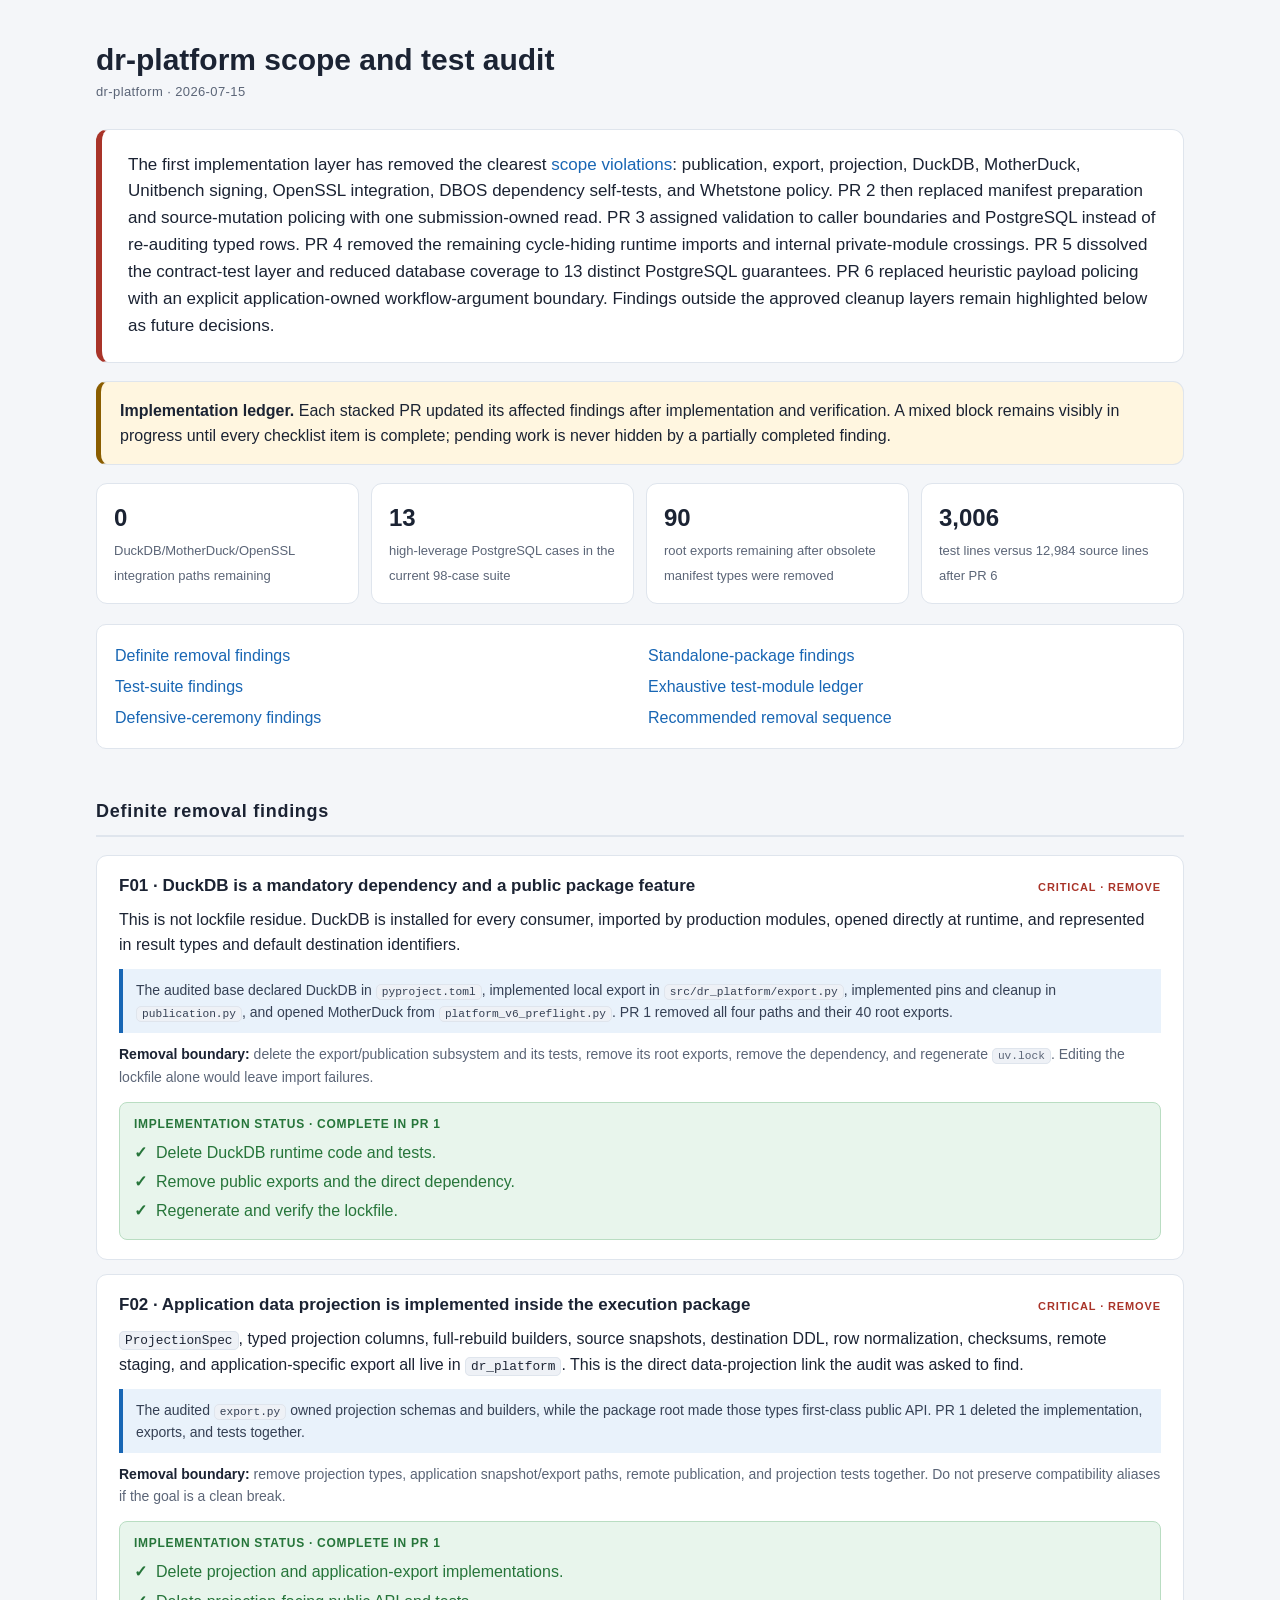
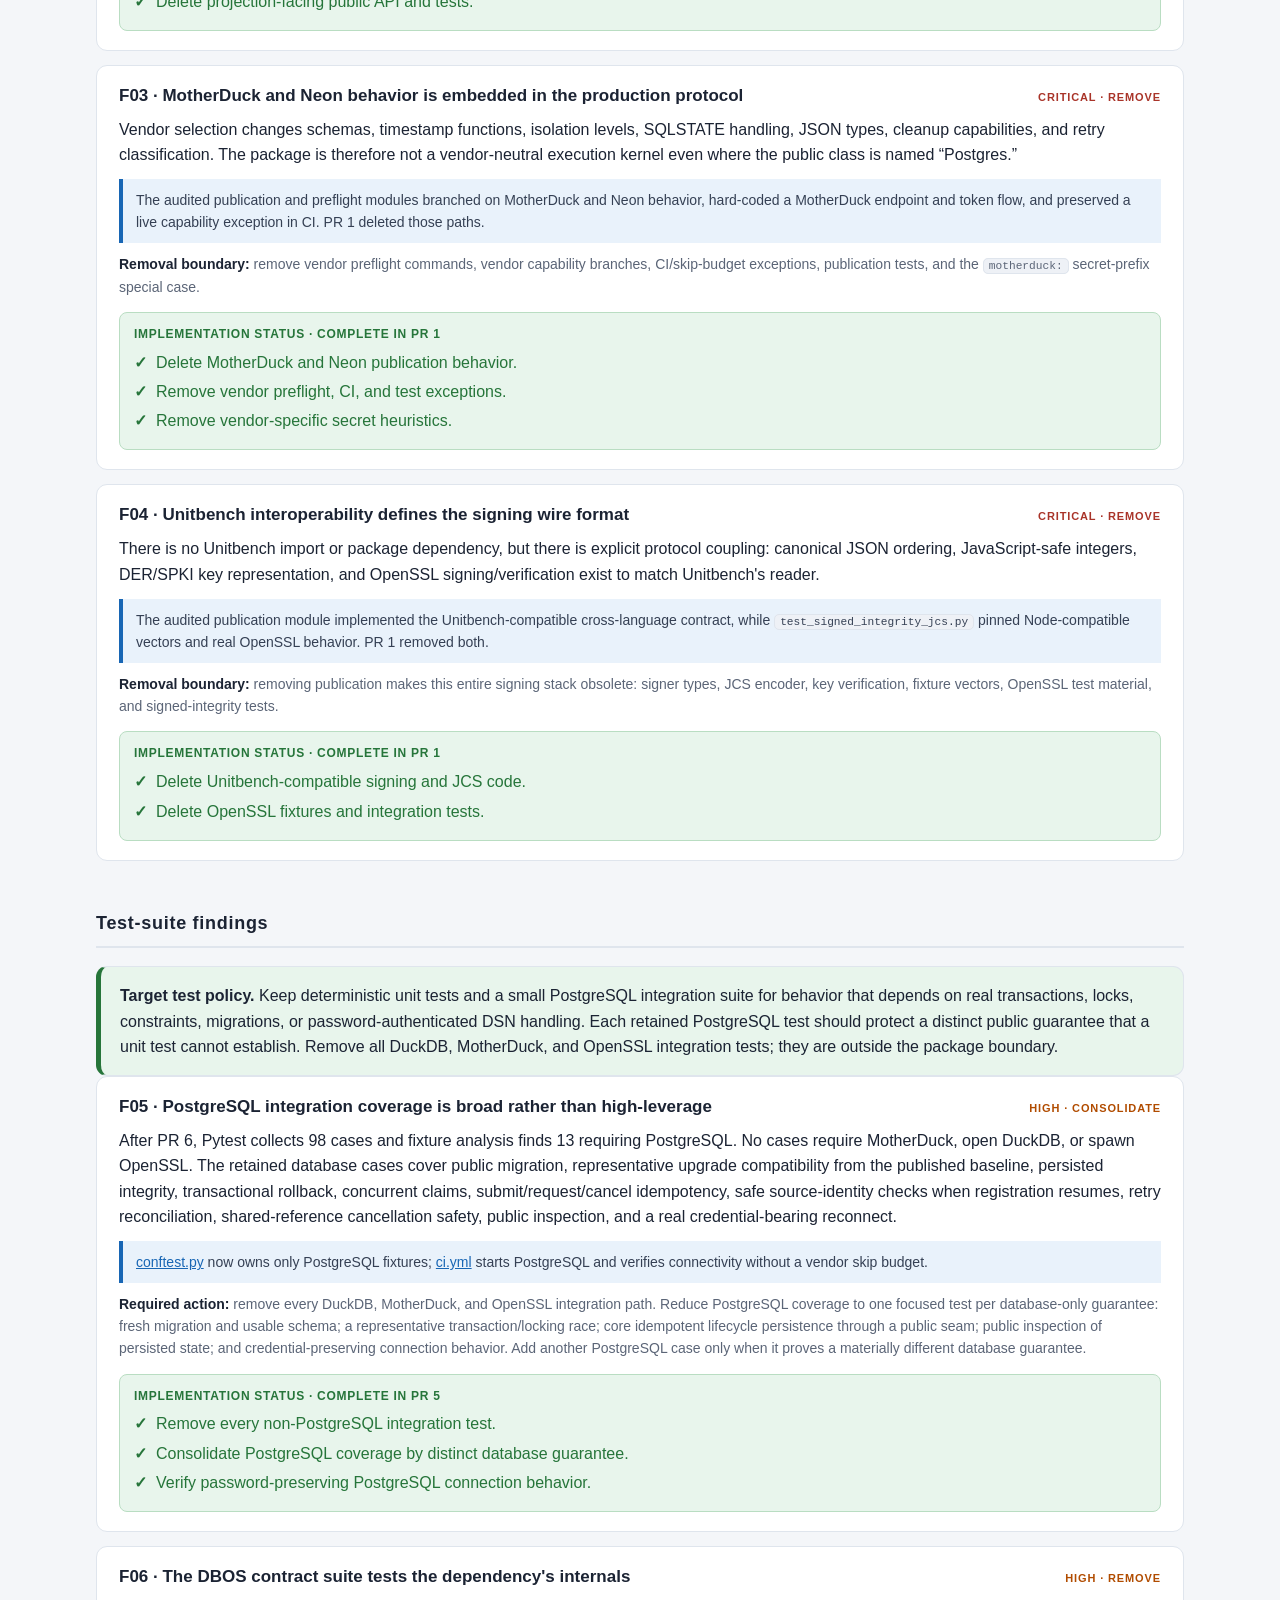
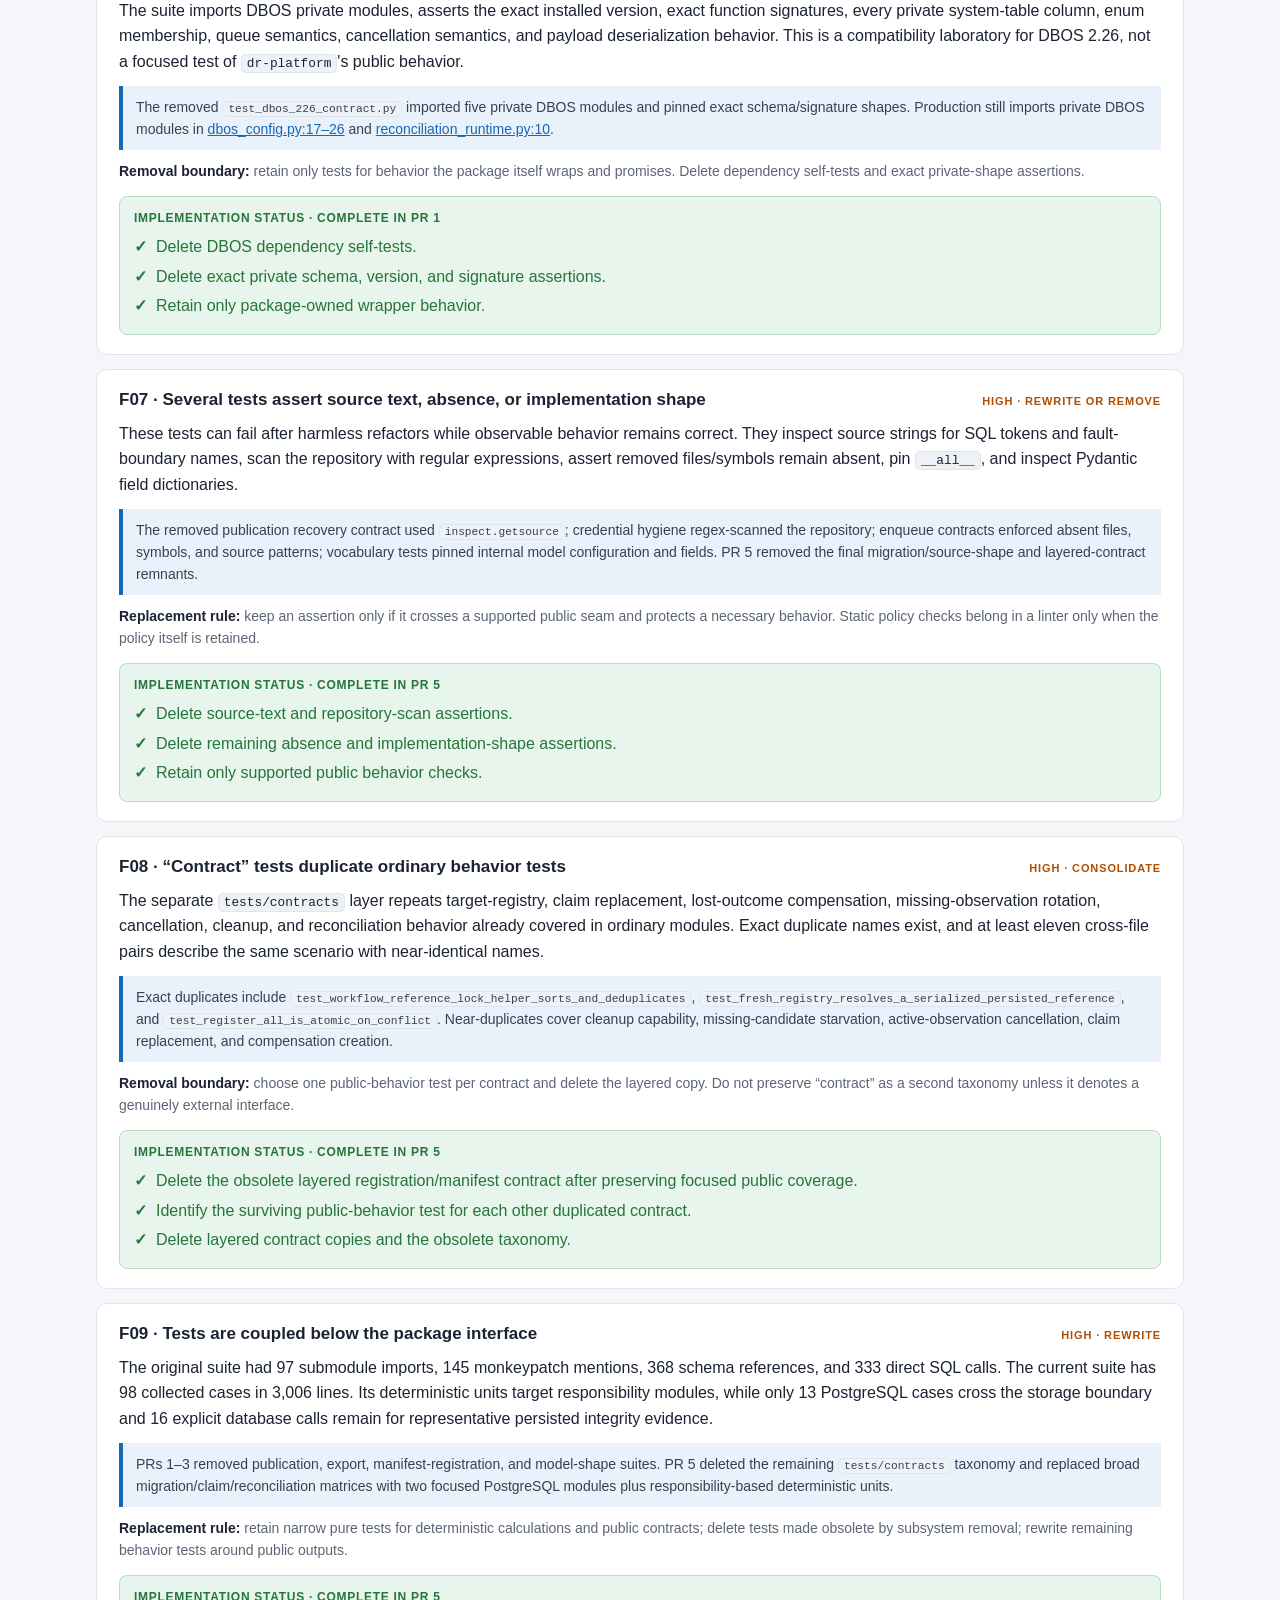
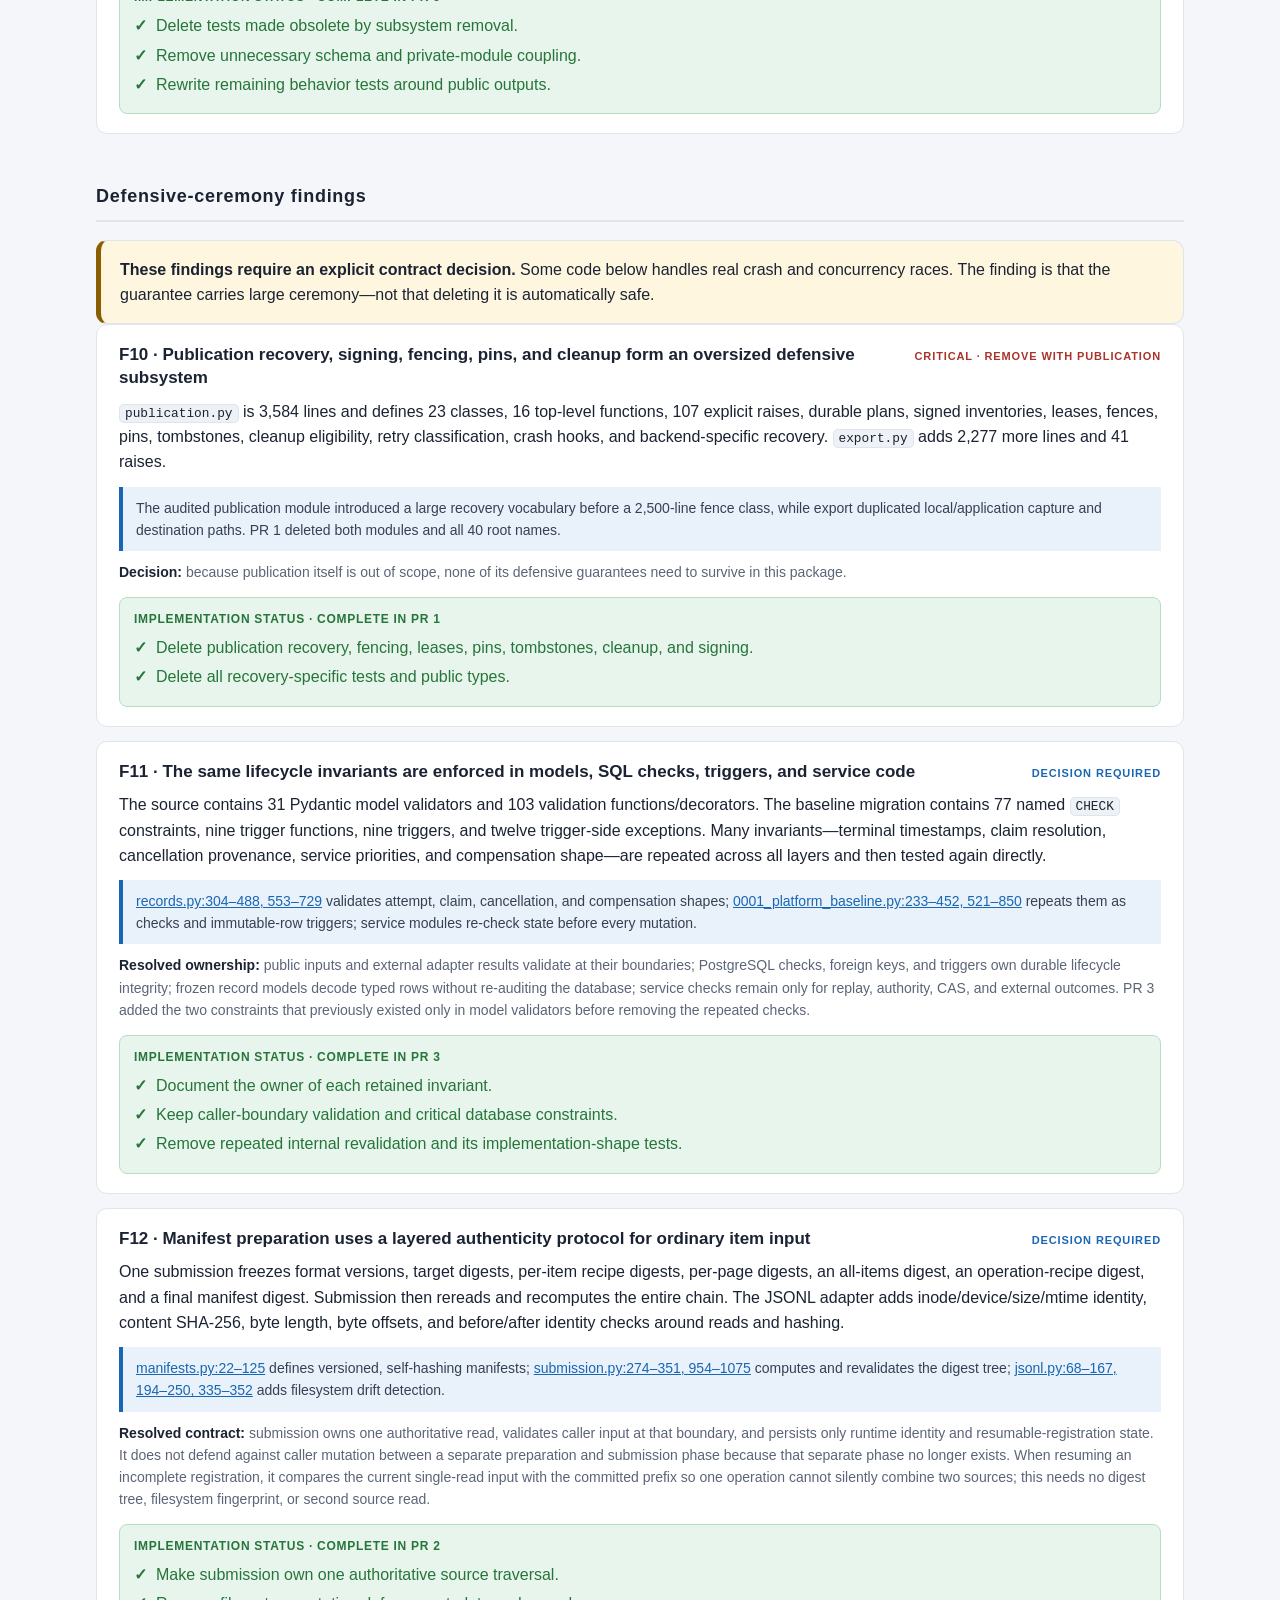
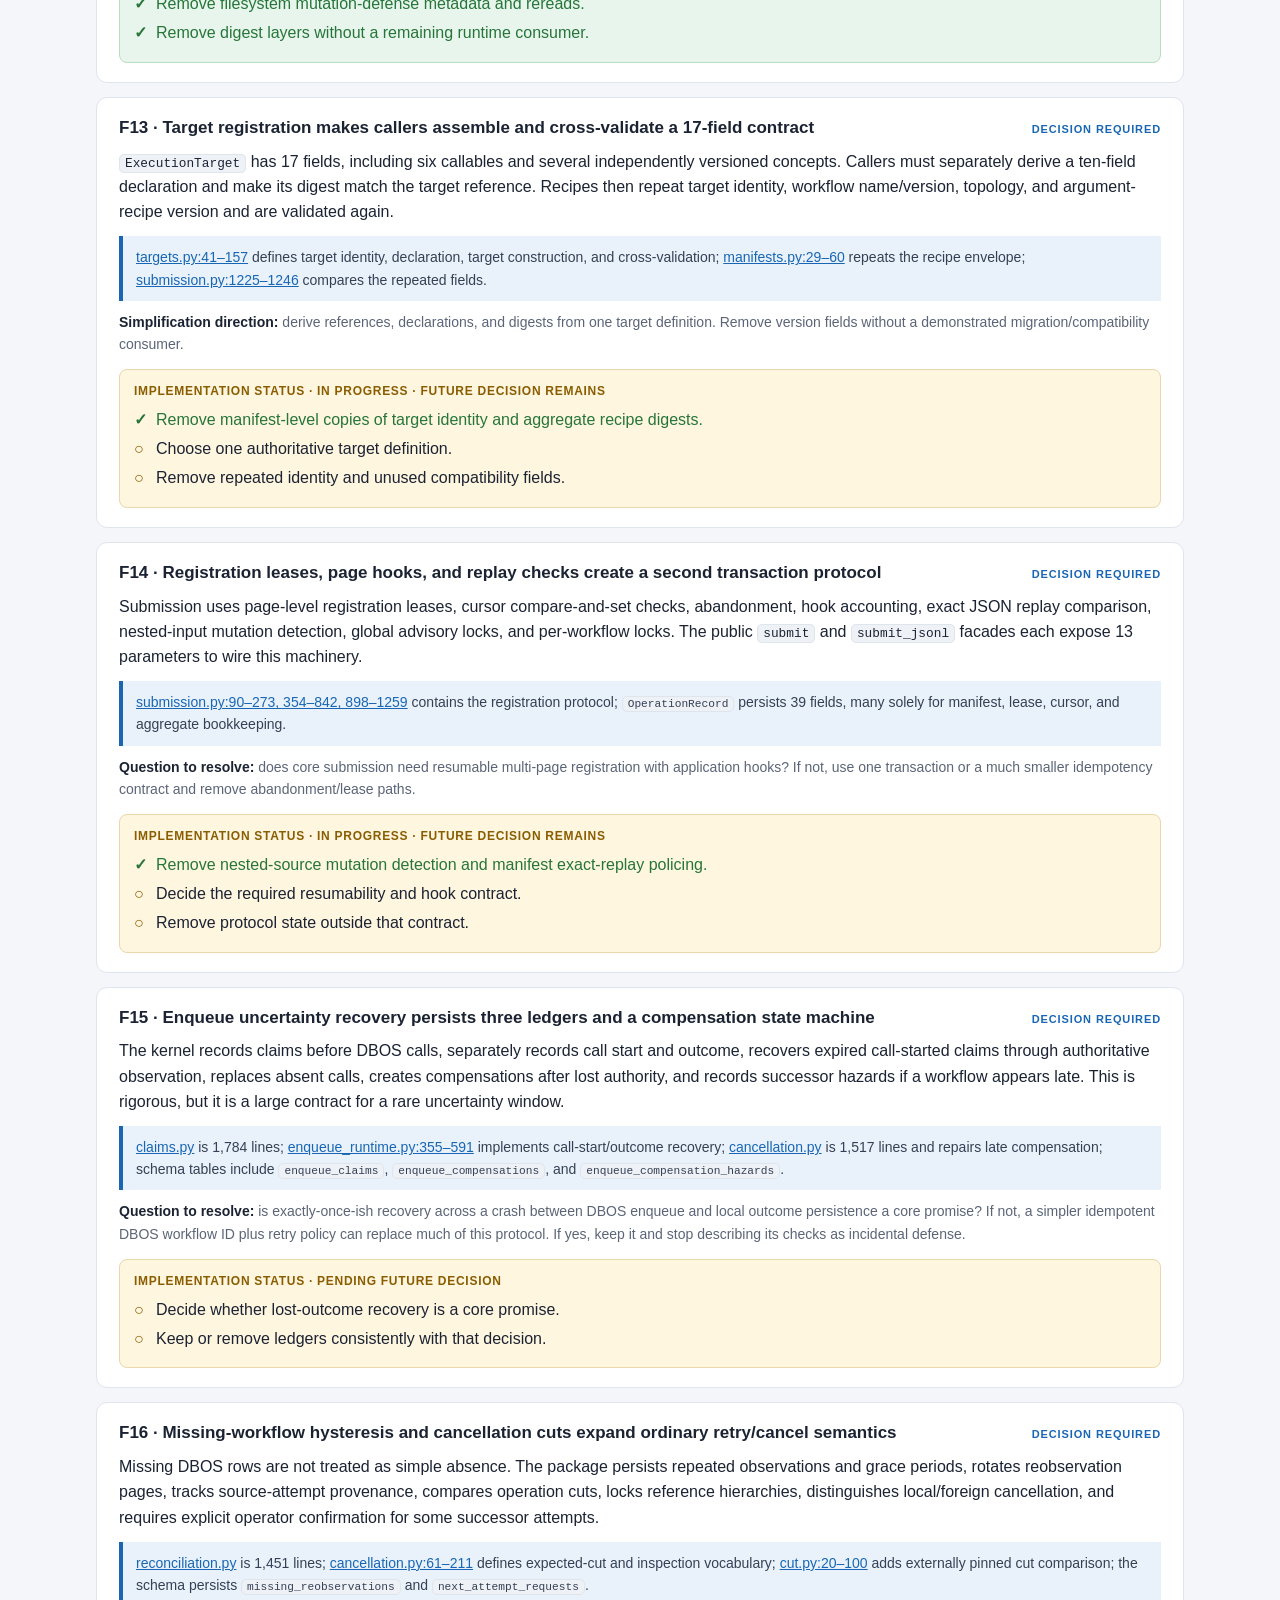
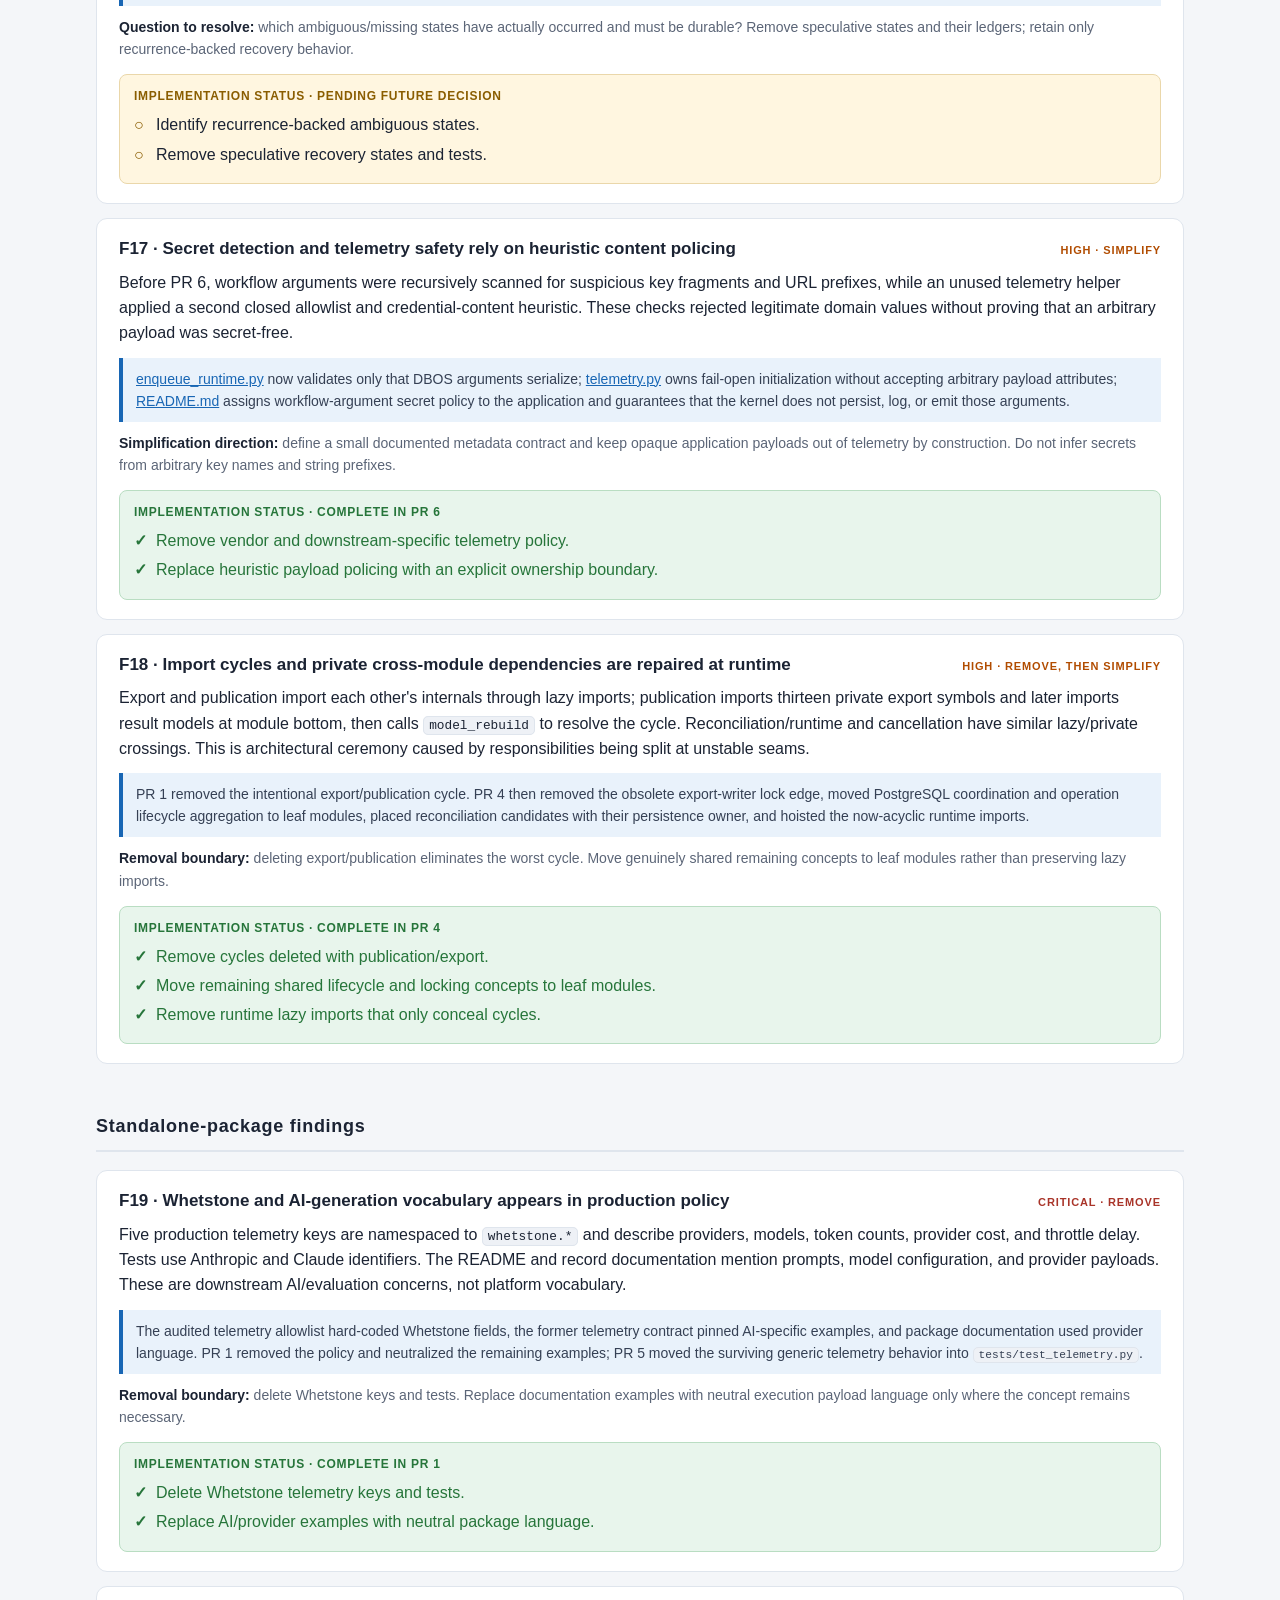
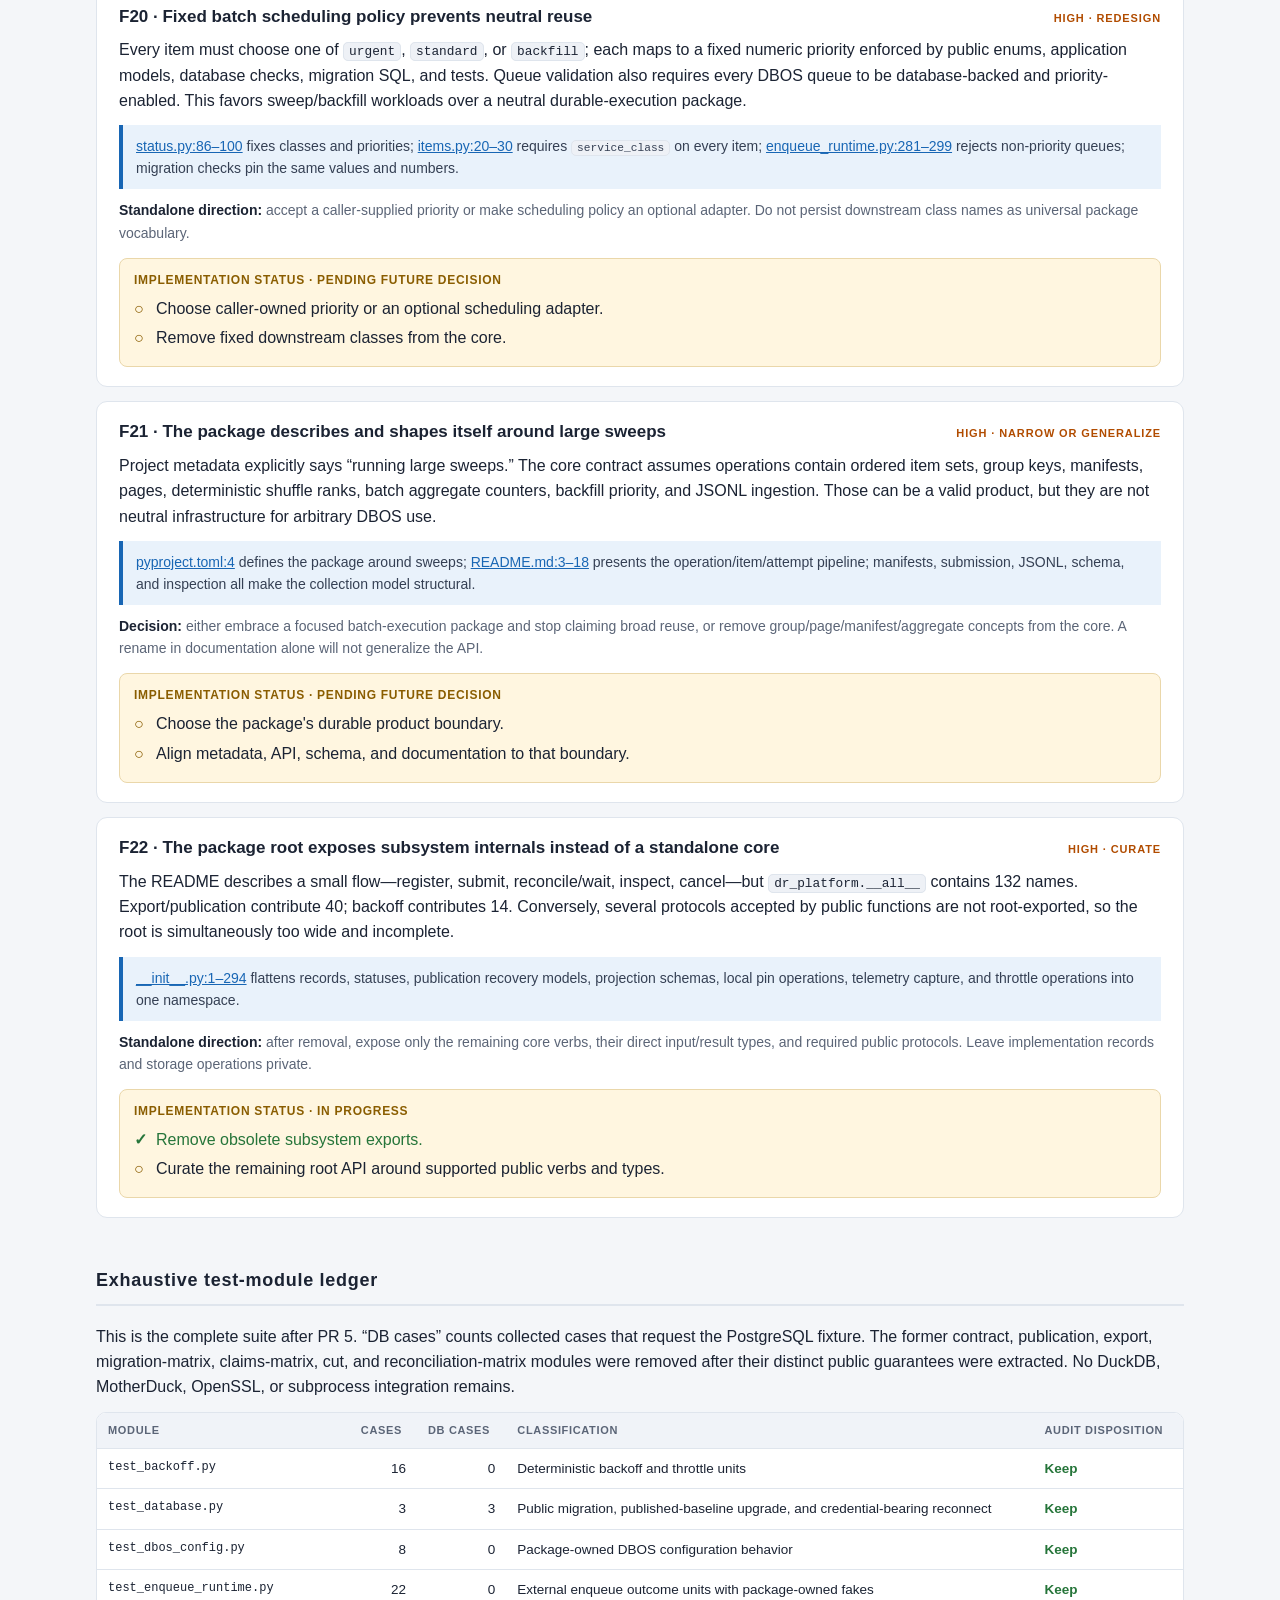
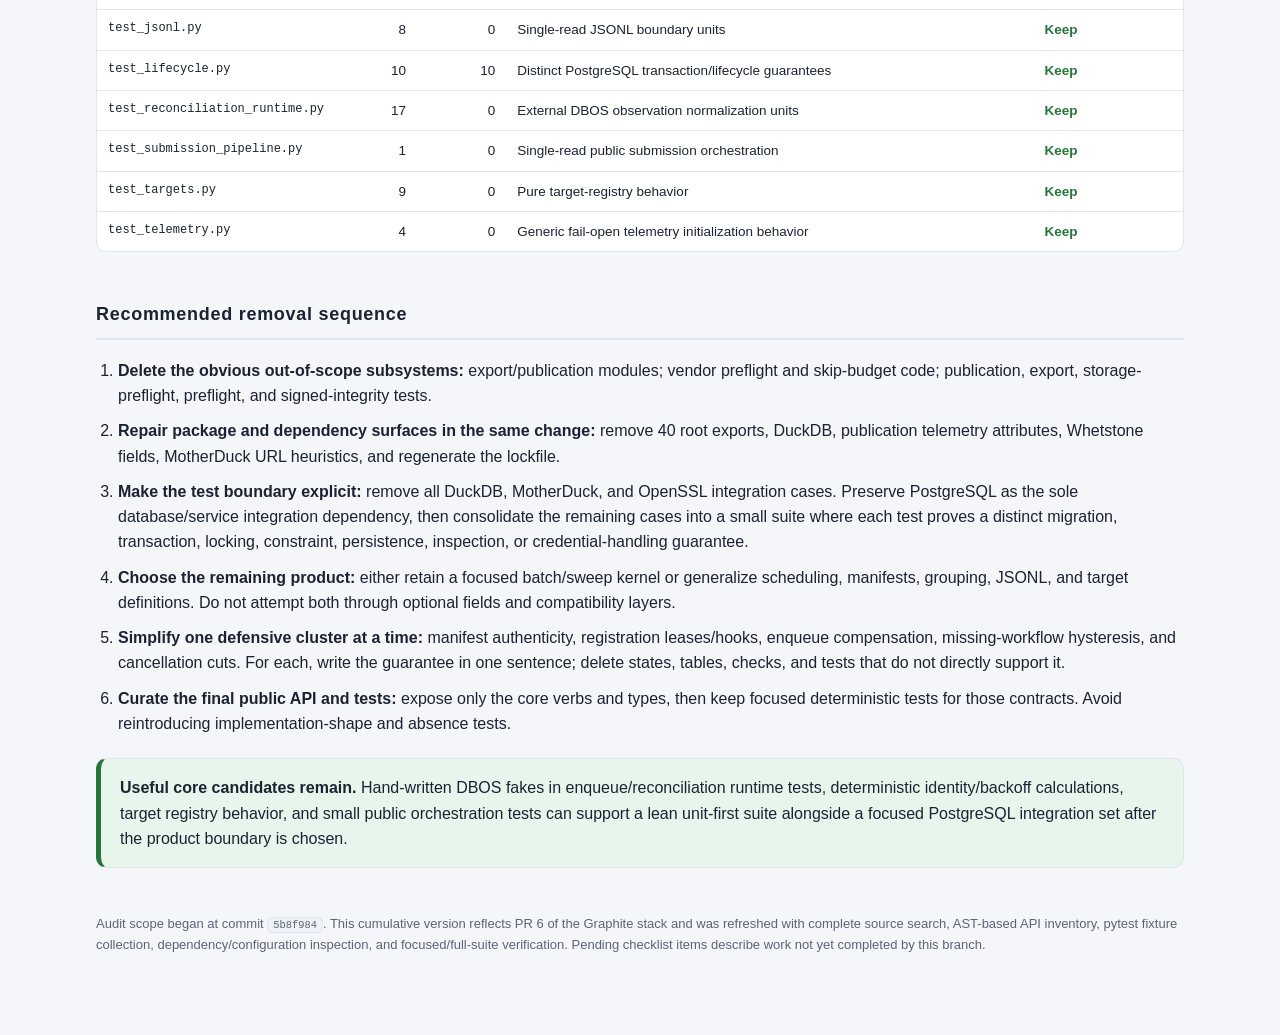
==== commit 71ceb29f: "Clarify workflow payload ownership boundary (#35) Clarify workflow payload ownership boundary  Recor" ====
--- a/repo-scope-audit.html
+++ b/repo-scope-audit.html
@@ -198,10 +198,7 @@
     instead of re-auditing typed rows. PR 4 removed the remaining cycle-hiding runtime imports and internal private-module
     crossings. PR 5 dissolved the contract-test layer and reduced database coverage to 13 distinct PostgreSQL guarantees.
     PR 6 replaced heuristic payload policing with an explicit application-owned workflow-argument boundary. Findings outside
-    the approved cleanup layers remain highlighted below as future decisions. PR 7 retained resumable registration while
-    removing caller-owned transaction hooks and their persisted classification state. PR 8 made the runtime target the single
-    caller-authored definition and derives its persisted reference without changing legacy no-hook digests. PR 9 curated the
-    root facade around the documented lifecycle while leaving advanced mechanisms in their responsibility modules.
+    the approved cleanup layers remain highlighted below as future decisions.
   </div>
 
   <div class="note warn" style="margin-top: 18px;">
@@ -212,9 +209,9 @@
 
   <div class="summary-grid" aria-label="Audit summary">
     <div class="metric"><span class="value">0</span><span class="label">DuckDB/MotherDuck/OpenSSL integration paths remaining</span></div>
-    <div class="metric"><span class="value">12</span><span class="label">high-leverage PostgreSQL cases in the current 97-case suite</span></div>
-    <div class="metric"><span class="value">80</span><span class="label">documented lifecycle verbs and their direct root contracts</span></div>
-    <div class="metric"><span class="value">2,984</span><span class="label">test lines versus 13,028 source lines after PR 9</span></div>
+    <div class="metric"><span class="value">13</span><span class="label">high-leverage PostgreSQL cases in the current 98-case suite</span></div>
+    <div class="metric"><span class="value">90</span><span class="label">root exports remaining after obsolete manifest types were removed</span></div>
+    <div class="metric"><span class="value">3,006</span><span class="label">test lines versus 12,984 source lines after PR 6</span></div>
   </div>
 
   <nav aria-label="Contents">
@@ -331,7 +328,7 @@
       <span class="severity high">High · consolidate</span>
     </div>
     <p>
-      After PR 7, Pytest collects 97 cases and fixture analysis finds 12 requiring PostgreSQL. No cases require
+      After PR 6, Pytest collects 98 cases and fixture analysis finds 13 requiring PostgreSQL. No cases require
       MotherDuck, open DuckDB, or spawn OpenSSL. The retained database cases cover public migration, representative
       upgrade compatibility from the published baseline, persisted integrity, transactional rollback, concurrent claims,
       submit/request/cancel idempotency, safe source-identity checks when registration resumes, retry reconciliation,
@@ -432,8 +429,8 @@
     </div>
     <p>
       The original suite had 97 submodule imports, 145 monkeypatch mentions, 368 schema references, and 333 direct SQL calls.
-      The current suite has 97 collected cases in 2,984 lines. Its deterministic units target responsibility modules, while
-      only 12 PostgreSQL cases cross the storage boundary and explicit database setup remains limited to representative persisted
+      The current suite has 98 collected cases in 3,006 lines. Its deterministic units target responsibility modules, while
+      only 13 PostgreSQL cases cross the storage boundary and 16 explicit database calls remain for representative persisted
       integrity evidence.
     </p>
     <div class="evidence">
@@ -510,16 +507,15 @@
       <span class="severity decision">Decision required</span>
     </div>
     <p>
-      At the audit baseline, a separate preparation layer froze format versions, target digests, per-item recipe digests,
-      per-page digests, an all-items digest, an operation-recipe digest, and a final manifest digest. Submission reread and
-      recomputed that chain. The former JSONL adapter also recorded inode/device/size/mtime identity, content SHA-256, byte
-      length, byte offsets, and before/after identity checks around reads and hashing.
-    </p>
-    <div class="evidence">
-      The baseline inventory recorded those removed paths. In the current tree,
-      <a href="src/dr_platform/jsonl.py">jsonl.py</a> reads and validates the source once, while
-      <a href="src/dr_platform/submission.py">submission.py</a> validates the committed prefix only when resumable
-      registration continues. Neither module retains filesystem fingerprints, a manifest digest tree, or a second source read.
+      One submission freezes format versions, target digests, per-item recipe digests, per-page digests, an all-items digest,
+      an operation-recipe digest, and a final manifest digest. Submission then rereads and recomputes the entire chain.
+      The JSONL adapter adds inode/device/size/mtime identity, content SHA-256, byte length, byte offsets, and before/after
+      identity checks around reads and hashing.
+    </p>
+    <div class="evidence">
+      <a href="src/dr_platform/manifests.py">manifests.py:22–125</a> defines versioned, self-hashing manifests;
+      <a href="src/dr_platform/submission.py">submission.py:274–351, 954–1075</a> computes and revalidates the digest tree;
+      <a href="src/dr_platform/jsonl.py">jsonl.py:68–167, 194–250, 335–352</a> adds filesystem drift detection.
     </div>
     <p class="remove"><strong>Resolved contract:</strong> submission owns one authoritative read, validates caller input at that
       boundary, and persists only runtime identity and resumable-registration state. It does not defend against caller mutation
@@ -534,48 +530,46 @@
 
   <article class="finding" id="f13">
     <div class="finding-head">
-      <h3>F13 · Target registration makes callers assemble and cross-validate parallel contracts</h3>
+      <h3>F13 · Target registration makes callers assemble and cross-validate a 17-field contract</h3>
       <span class="severity decision">Decision required</span>
     </div>
     <p>
-      <code>ExecutionTarget</code> now accepts target identity, declarative configuration, and runtime callables once. Its
-      persisted reference and digest are derived from a private declaration projection, so callers can no longer assemble two
-      conflicting copies. Recipes still repeat workflow/version/topology concepts whose compatibility value remains undecided.
-    </p>
-    <div class="evidence">
-      <a href="src/dr_platform/targets.py">targets.py</a> owns the private digest projection and derived
-      <code>ExecutionTarget.ref</code>; <a href="src/dr_platform/manifests.py">manifests.py:29–60</a> still defines the repeated
-      recipe envelope; target tests prove that persisted no-hook references resolve with the unchanged digest.
+      <code>ExecutionTarget</code> has 17 fields, including six callables and several independently versioned concepts.
+      Callers must separately derive a ten-field declaration and make its digest match the target reference. Recipes then
+      repeat target identity, workflow name/version, topology, and argument-recipe version and are validated again.
+    </p>
+    <div class="evidence">
+      <a href="src/dr_platform/targets.py">targets.py:41–157</a> defines target identity, declaration, target construction,
+      and cross-validation; <a href="src/dr_platform/manifests.py">manifests.py:29–60</a> repeats the recipe envelope;
+      <a href="src/dr_platform/submission.py">submission.py:1225–1246</a> compares the repeated fields.
     </div>
     <p class="remove"><strong>Simplification direction:</strong> derive references, declarations, and digests from one target
       definition. Remove version fields without a demonstrated migration/compatibility consumer.</p>
-    <div class="progress"><div class="progress-title">Implementation status · In progress · Compatibility-field decision remains</div><ul class="checklist">
-      <li class="done">Remove manifest-level copies of aggregate recipe identity and obsolete hook identity.</li>
-      <li class="done">Make ExecutionTarget the one caller-authored definition and derive its reference.</li><li>Remove repeated recipe identity and unused compatibility fields.</li>
+    <div class="progress"><div class="progress-title">Implementation status · In progress · Future decision remains</div><ul class="checklist">
+      <li class="done">Remove manifest-level copies of target identity and aggregate recipe digests.</li>
+      <li>Choose one authoritative target definition.</li><li>Remove repeated identity and unused compatibility fields.</li>
     </ul></div>
   </article>
 
   <article class="finding" id="f14">
     <div class="finding-head">
-      <h3>F14 · Registration leases, application hooks, and replay checks create a second transaction protocol</h3>
+      <h3>F14 · Registration leases, page hooks, and replay checks create a second transaction protocol</h3>
       <span class="severity decision">Decision required</span>
     </div>
     <p>
-      The audited implementation combined necessary resumable paging with arbitrary application SQL callbacks, hook result
-      classification, input mutation policing, and separate “already present” accounting. PR 7 made the boundary explicit:
-      the package owns page registration, while leases, cursor compare-and-set, abandonment, and persisted-prefix replay checks
-      remain because they protect resumable registration.
-    </p>
-    <div class="evidence">
-      <a href="src/dr_platform/submission.py">submission.py</a> now inserts prepared pages without invoking caller code;
-      <a href="src/dr_platform/db/alembic/versions/0004_package_owned_registration.py">0004_package_owned_registration.py</a>
-      folds historical classifications into the inserted total before dropping the hook-owned columns and checks.
-    </div>
-    <p class="remove"><strong>Resolved contract:</strong> core submission keeps resumable multi-page registration, but no
-      application extension point runs inside its transactions. Registration outcomes describe package-owned persistence only.</p>
-    <div class="progress complete"><div class="progress-title">Implementation status · Complete in PR 7</div><ul class="checklist">
+      Submission uses page-level registration leases, cursor compare-and-set checks, abandonment, hook accounting,
+      exact JSON replay comparison, nested-input mutation detection, global advisory locks, and per-workflow locks.
+      The public <code>submit</code> and <code>submit_jsonl</code> facades each expose 13 parameters to wire this machinery.
+    </p>
+    <div class="evidence">
+      <a href="src/dr_platform/submission.py">submission.py:90–273, 354–842, 898–1259</a> contains the registration protocol;
+      <code>OperationRecord</code> persists 39 fields, many solely for manifest, lease, cursor, and aggregate bookkeeping.
+    </div>
+    <p class="remove"><strong>Question to resolve:</strong> does core submission need resumable multi-page registration with
+      application hooks? If not, use one transaction or a much smaller idempotency contract and remove abandonment/lease paths.</p>
+    <div class="progress"><div class="progress-title">Implementation status · In progress · Future decision remains</div><ul class="checklist">
       <li class="done">Remove nested-source mutation detection and manifest exact-replay policing.</li>
-      <li class="done">Retain resumability while removing caller-owned transaction hooks.</li><li class="done">Remove hook result classification and persisted accounting outside that contract.</li>
+      <li>Decide the required resumability and hook contract.</li><li>Remove protocol state outside that contract.</li>
     </ul></div>
   </article>
 
@@ -750,21 +744,18 @@
       <span class="severity high">High · curate</span>
     </div>
     <p>
-      Before curation, the root mixed lifecycle verbs with raw persistence records, throttle storage, cut comparison, repair
-      operations, and low-level configuration helpers while omitting direct errors and result contracts. PR 9 now exposes 80
-      names: the documented configuration, target, submission, reconciliation, inspection, cancellation, and operator-action
-      flow plus the types required to call it and interpret its direct results.
-    </p>
-    <div class="evidence">
-      <a href="src/dr_platform/__init__.py">__init__.py</a> explicitly imports the supported facade; inspection record types
-      are included because public results contain them, while record storage and mutation, backoff and throttle persistence,
-      cut comparison, abandonment, and repair APIs remain discoverable only from focused submodules.
-      <a href="README.md">README.md</a> documents the same root lifecycle and the advanced-submodule boundary.
+      The README describes a small flow—register, submit, reconcile/wait, inspect, cancel—but <code>dr_platform.__all__</code>
+      contains 132 names. Export/publication contribute 40; backoff contributes 14. Conversely, several protocols accepted by
+      public functions are not root-exported, so the root is simultaneously too wide and incomplete.
+    </p>
+    <div class="evidence">
+      <a href="src/dr_platform/__init__.py">__init__.py:1–294</a> flattens records, statuses, publication recovery models,
+      projection schemas, local pin operations, telemetry capture, and throttle operations into one namespace.
     </div>
     <p class="remove"><strong>Standalone direction:</strong> after removal, expose only the remaining core verbs, their direct
       input/result types, and required public protocols. Leave implementation records and storage operations private.</p>
-    <div class="progress complete"><div class="progress-title">Implementation status · Complete in PR 9</div><ul class="checklist">
-      <li class="done">Remove obsolete subsystem exports.</li><li class="done">Curate the remaining root API around supported public verbs and direct contracts.</li>
+    <div class="progress"><div class="progress-title">Implementation status · In progress</div><ul class="checklist">
+      <li class="done">Remove obsolete subsystem exports.</li><li>Curate the remaining root API around supported public verbs and types.</li>
     </ul></div>
   </article>
 
@@ -785,7 +776,7 @@
         <tr><td class="path">test_dbos_config.py</td><td class="num">8</td><td class="num">0</td><td>Package-owned DBOS configuration behavior</td><td class="status-keep">Keep</td></tr>
         <tr><td class="path">test_enqueue_runtime.py</td><td class="num">22</td><td class="num">0</td><td>External enqueue outcome units with package-owned fakes</td><td class="status-keep">Keep</td></tr>
         <tr><td class="path">test_jsonl.py</td><td class="num">8</td><td class="num">0</td><td>Single-read JSONL boundary units</td><td class="status-keep">Keep</td></tr>
-        <tr><td class="path">test_lifecycle.py</td><td class="num">9</td><td class="num">9</td><td>Distinct PostgreSQL transaction/lifecycle guarantees</td><td class="status-keep">Keep</td></tr>
+        <tr><td class="path">test_lifecycle.py</td><td class="num">10</td><td class="num">10</td><td>Distinct PostgreSQL transaction/lifecycle guarantees</td><td class="status-keep">Keep</td></tr>
         <tr><td class="path">test_reconciliation_runtime.py</td><td class="num">17</td><td class="num">0</td><td>External DBOS observation normalization units</td><td class="status-keep">Keep</td></tr>
         <tr><td class="path">test_submission_pipeline.py</td><td class="num">1</td><td class="num">0</td><td>Single-read public submission orchestration</td><td class="status-keep">Keep</td></tr>
         <tr><td class="path">test_targets.py</td><td class="num">9</td><td class="num">0</td><td>Pure target-registry behavior</td><td class="status-keep">Keep</td></tr>
@@ -819,7 +810,7 @@
   </div>
 
   <footer>
-    Audit scope began at commit <code>5b8f984</code>. This cumulative version reflects PR 9 of the Graphite stack and was
+    Audit scope began at commit <code>5b8f984</code>. This cumulative version reflects PR 6 of the Graphite stack and was
     refreshed with complete source search, AST-based API inventory, pytest fixture collection, dependency/configuration
     inspection, and focused/full-suite verification. Pending checklist items describe work not yet completed by this branch.
   </footer>
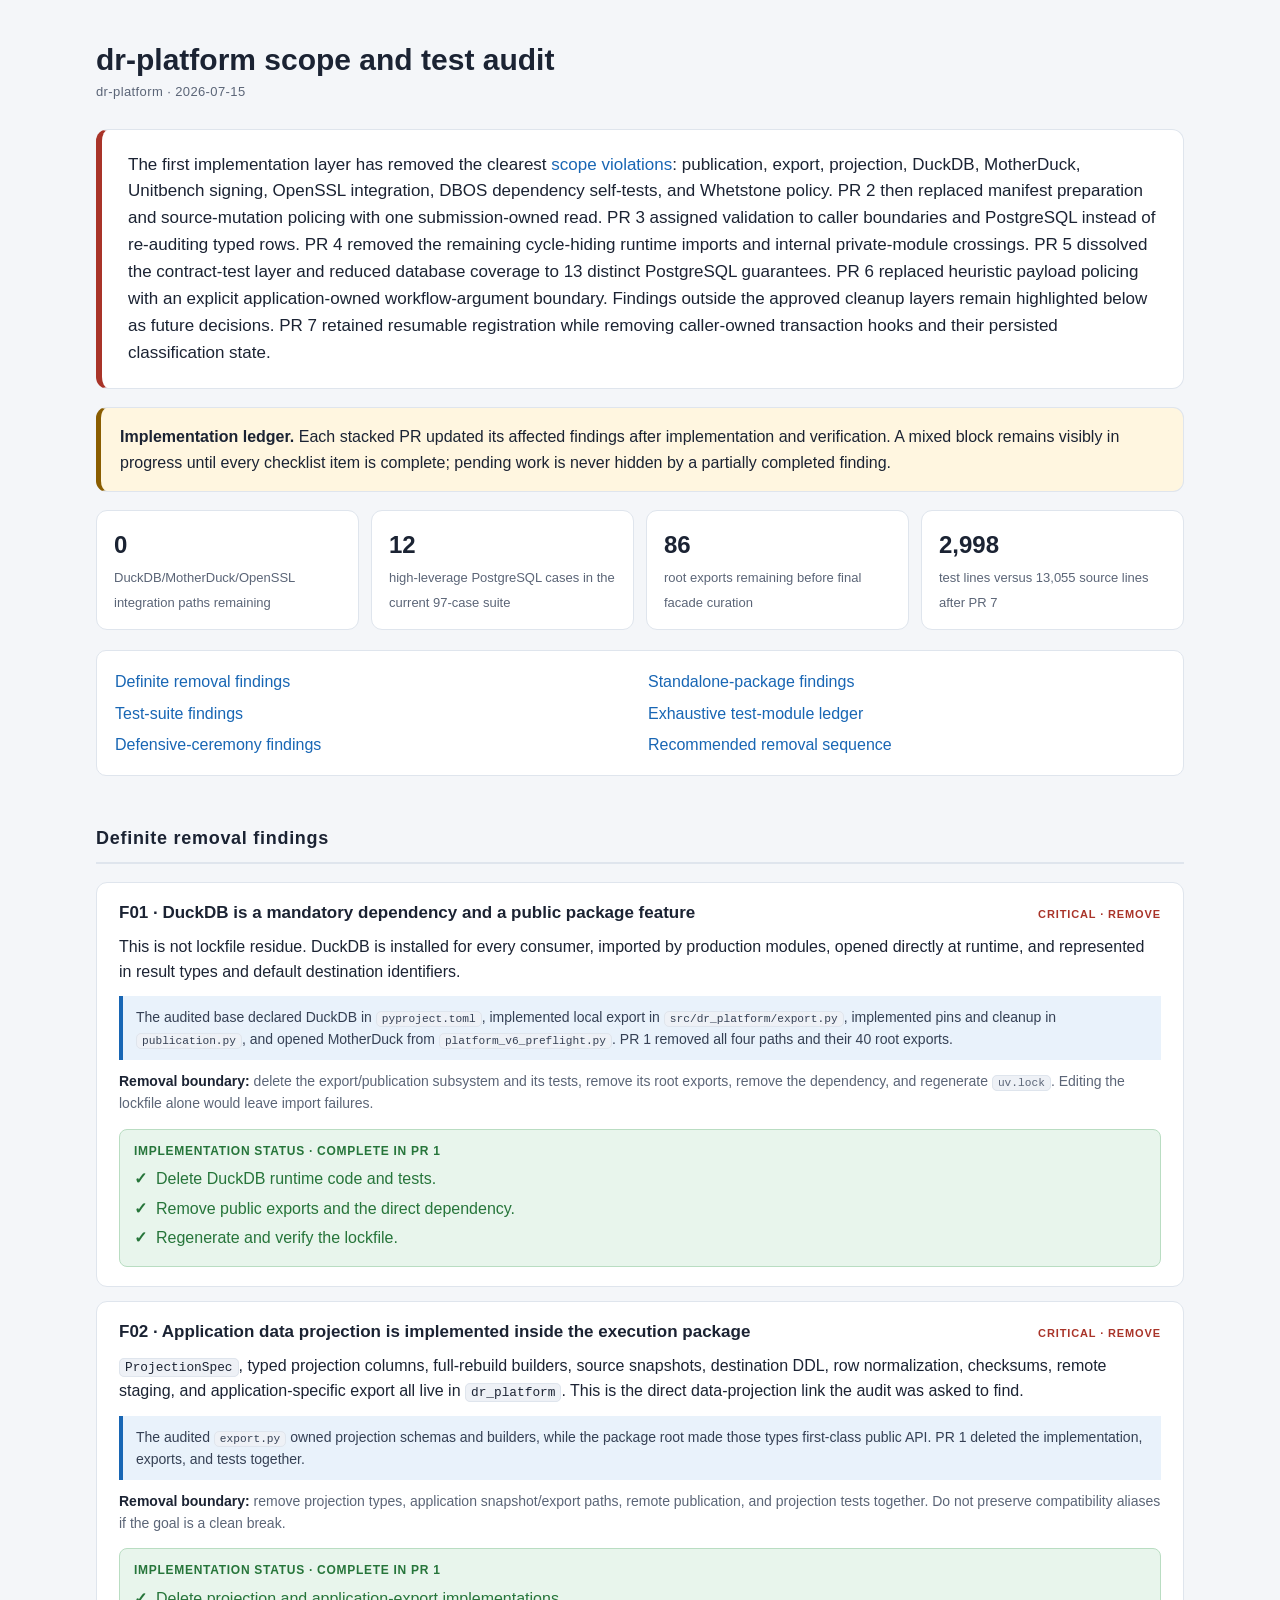
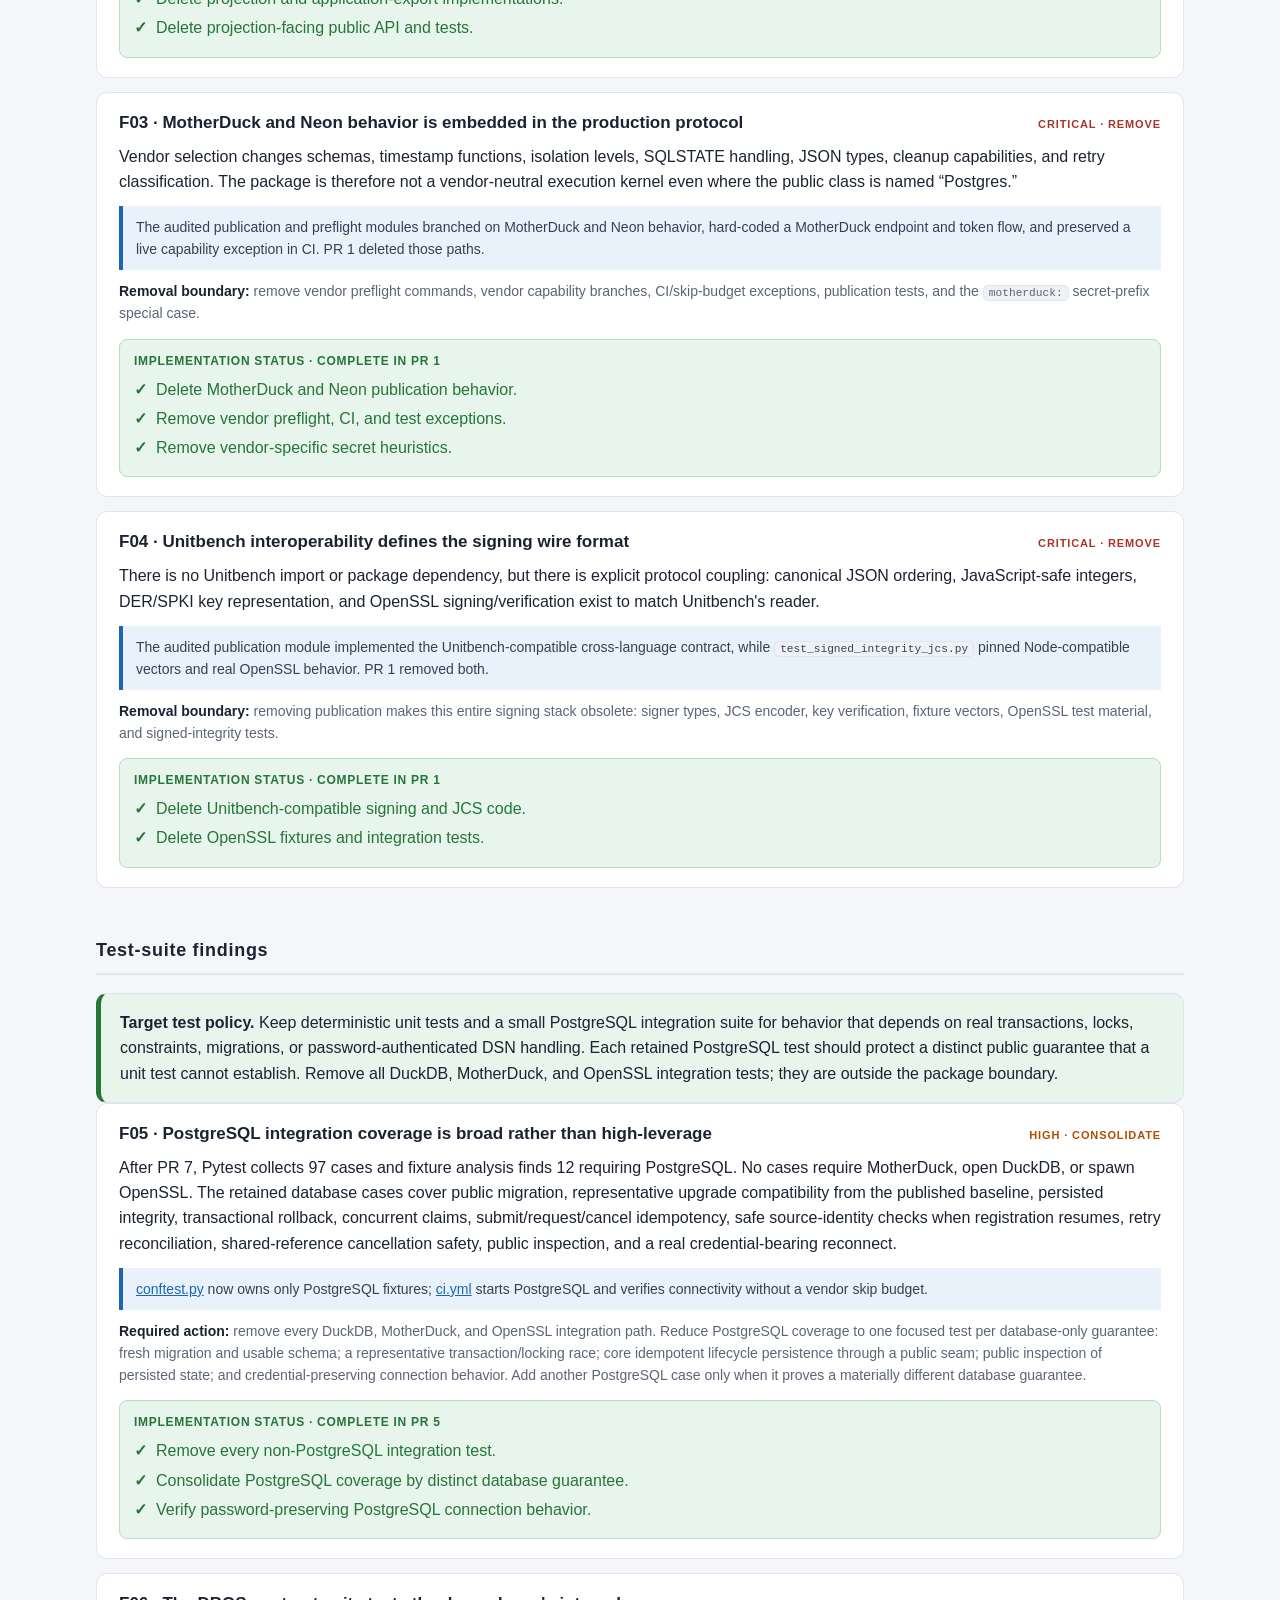
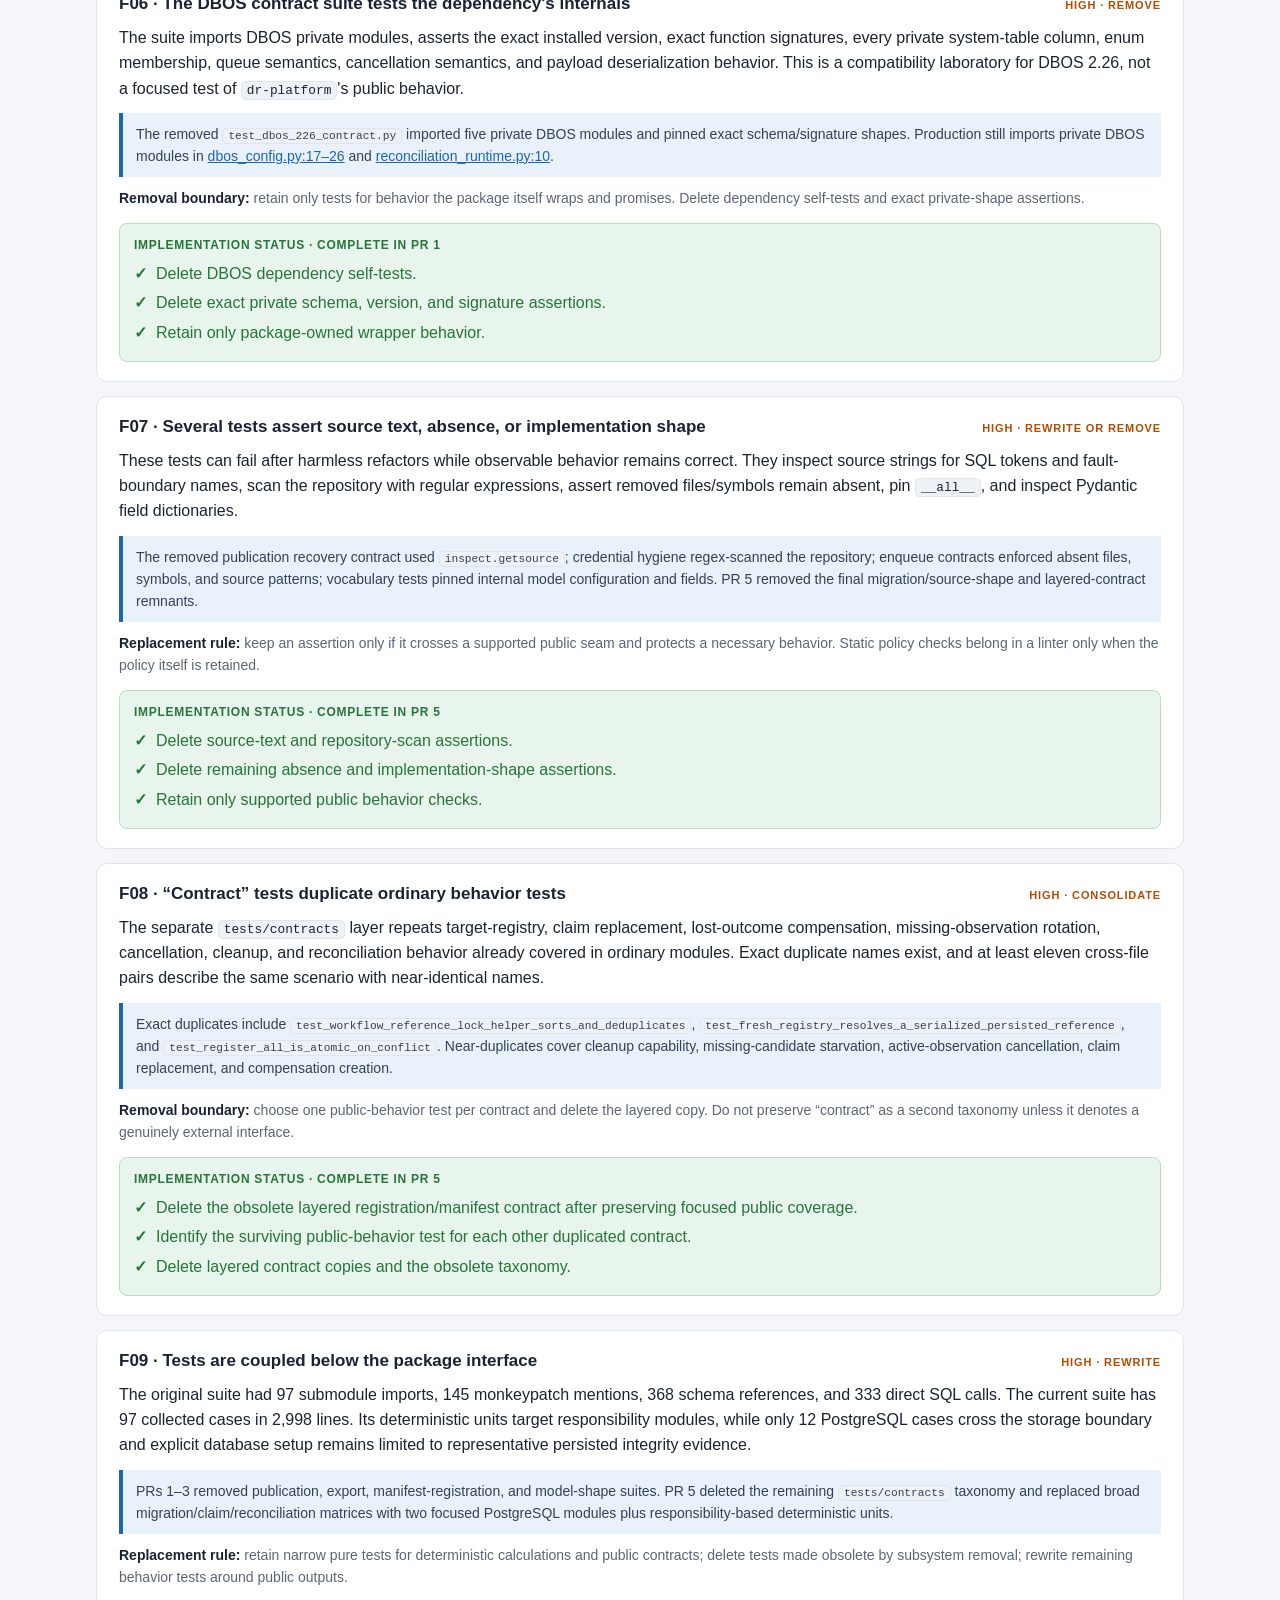
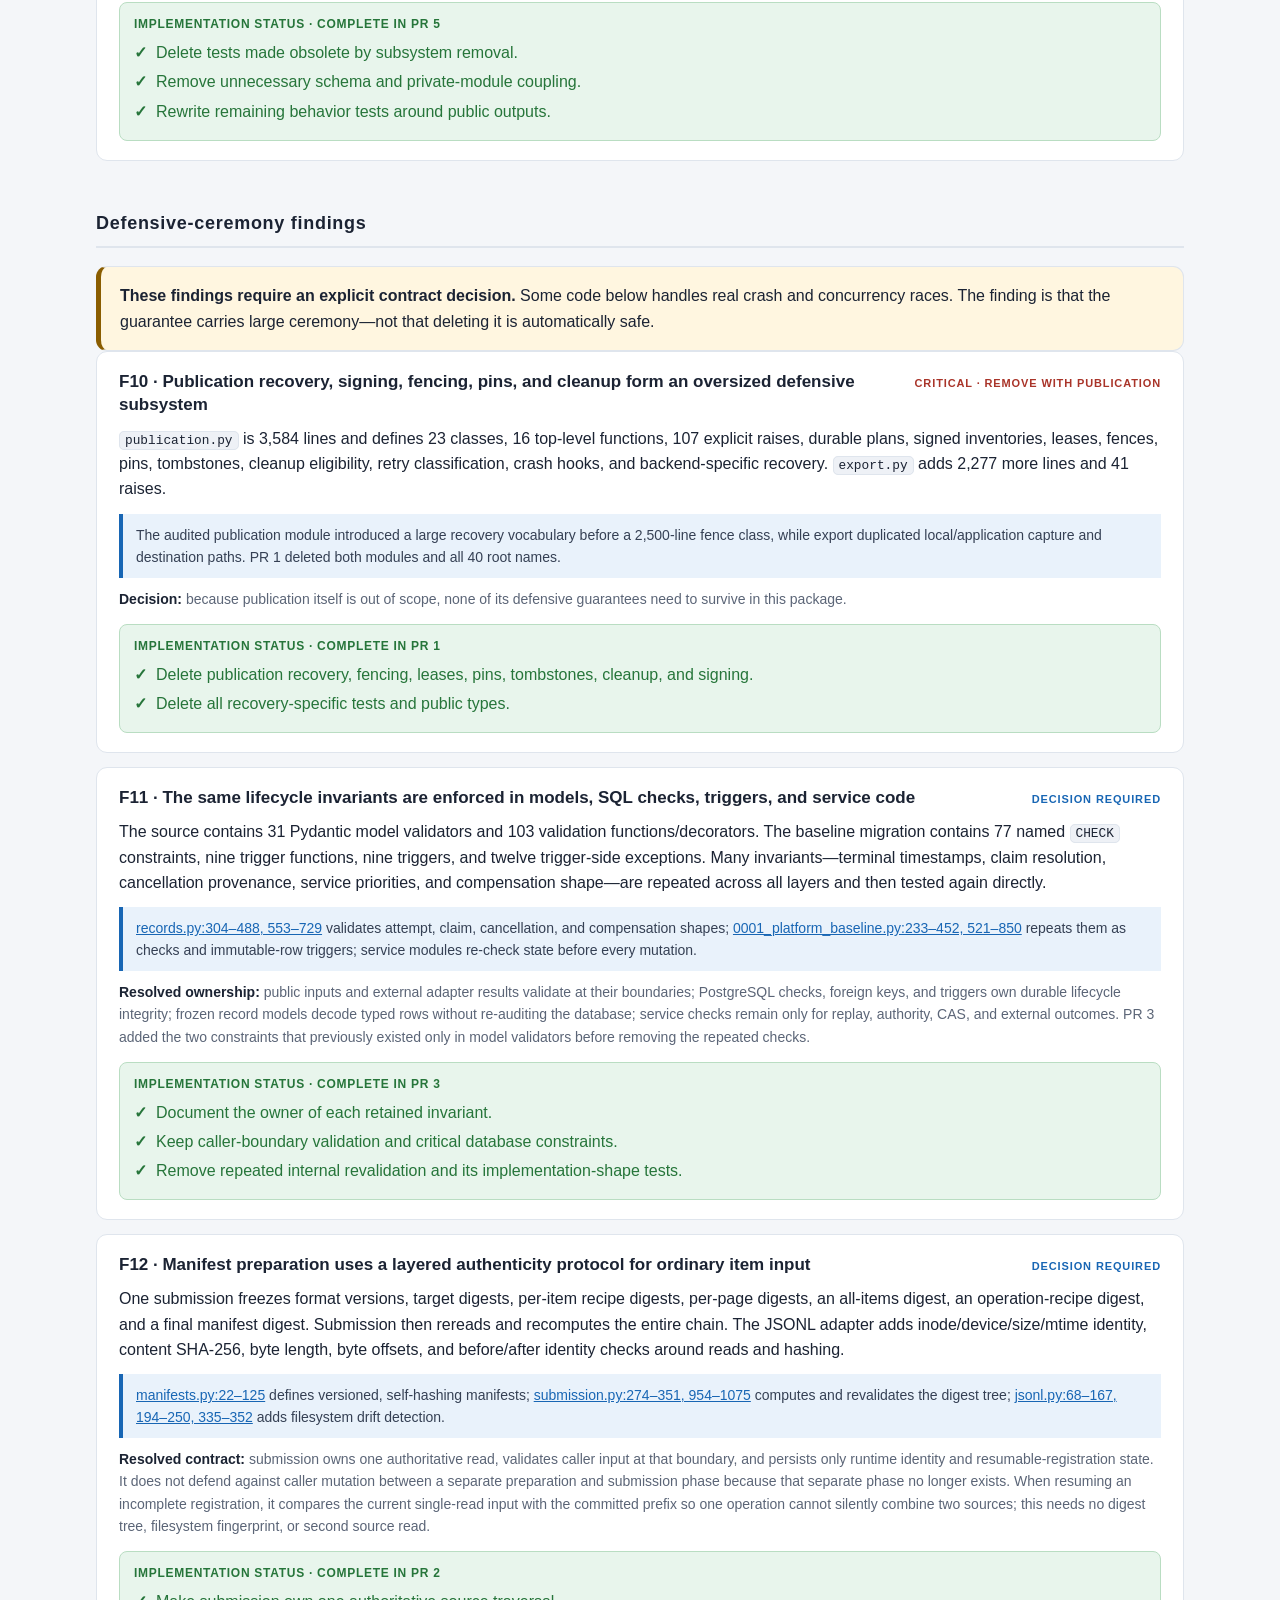
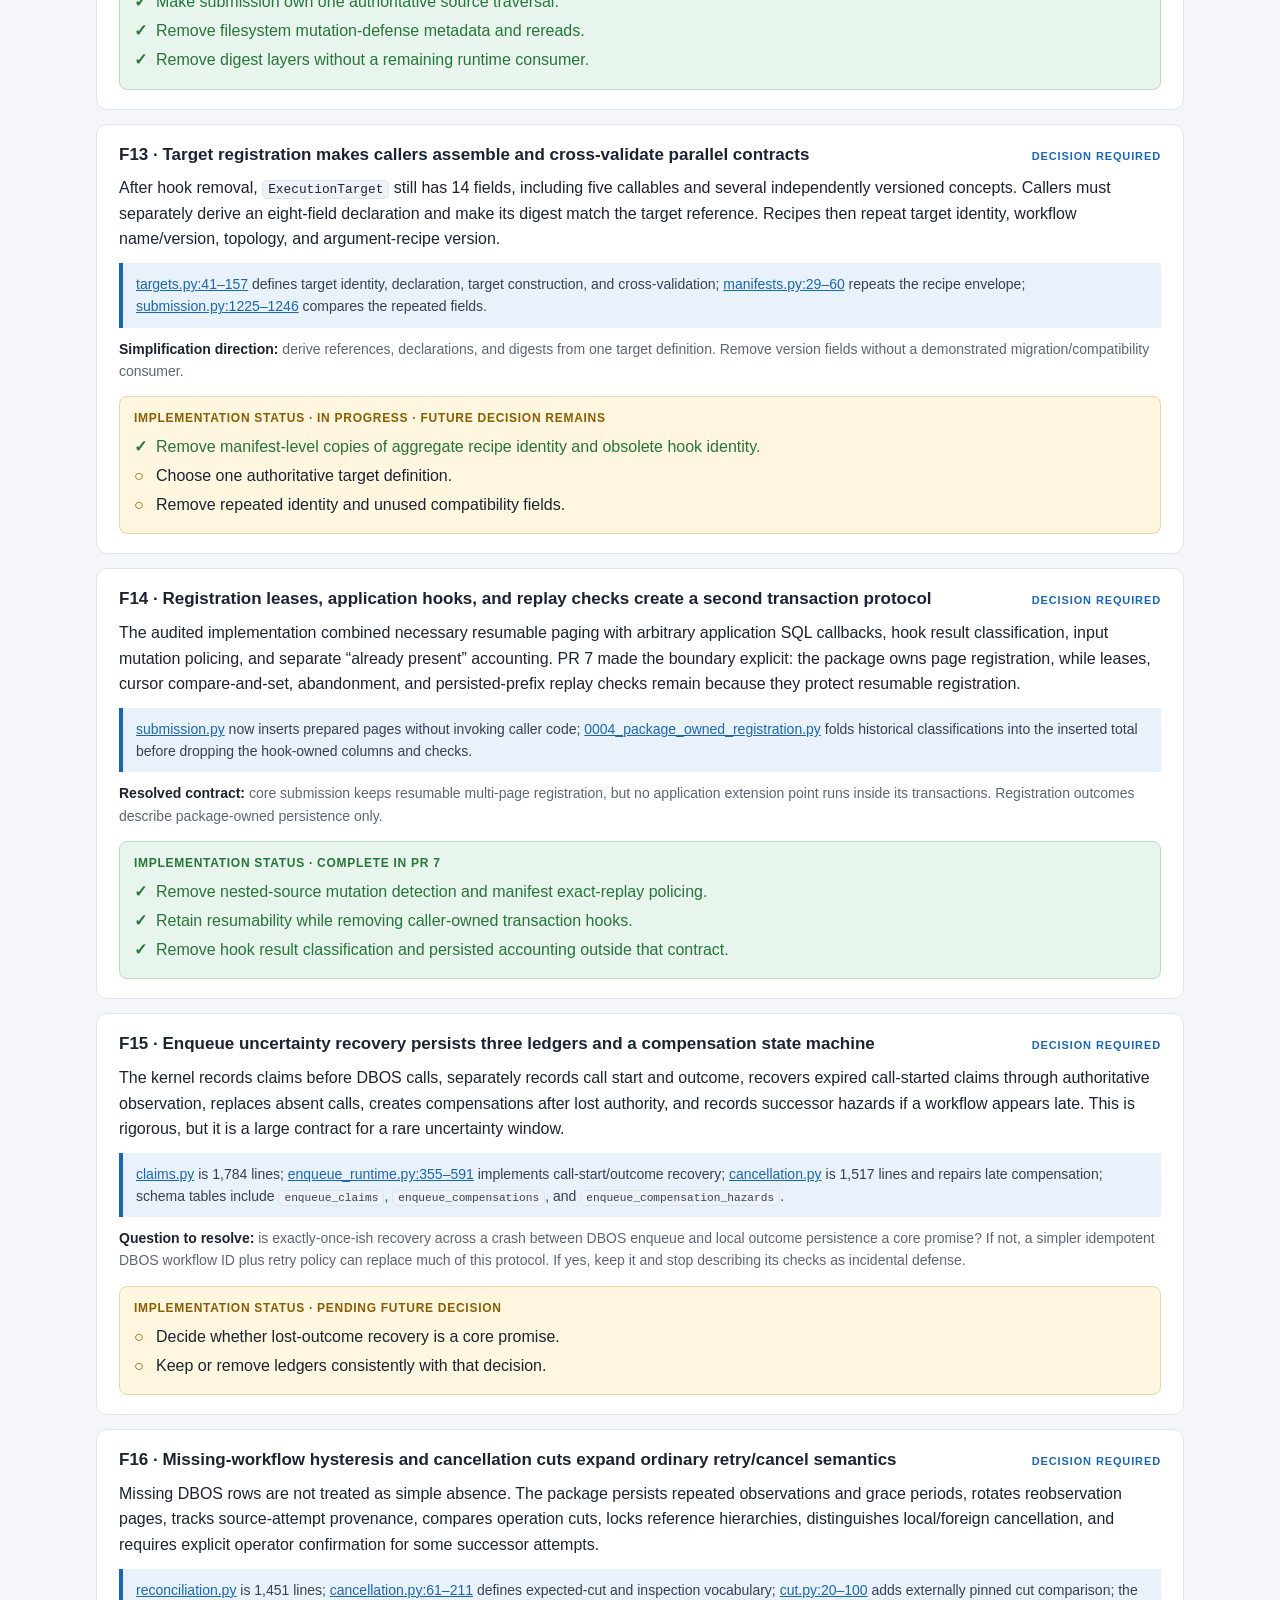
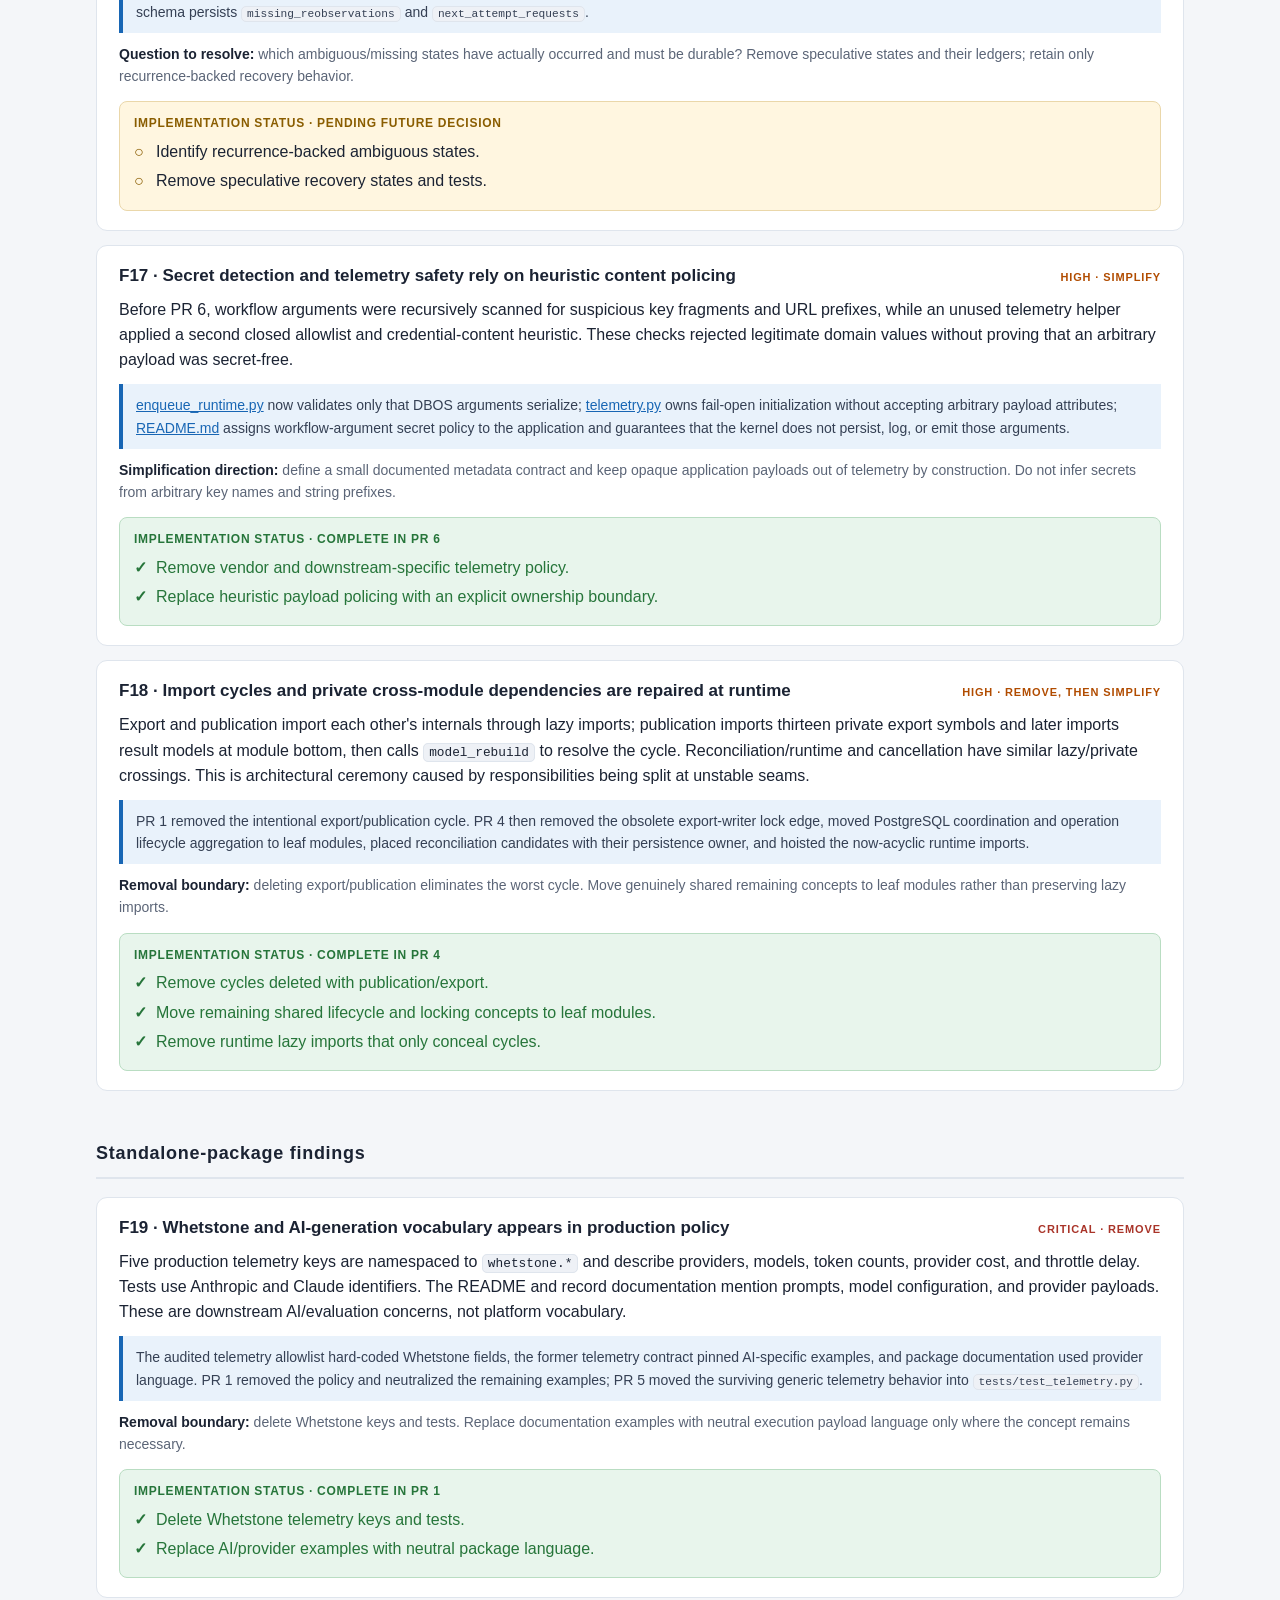
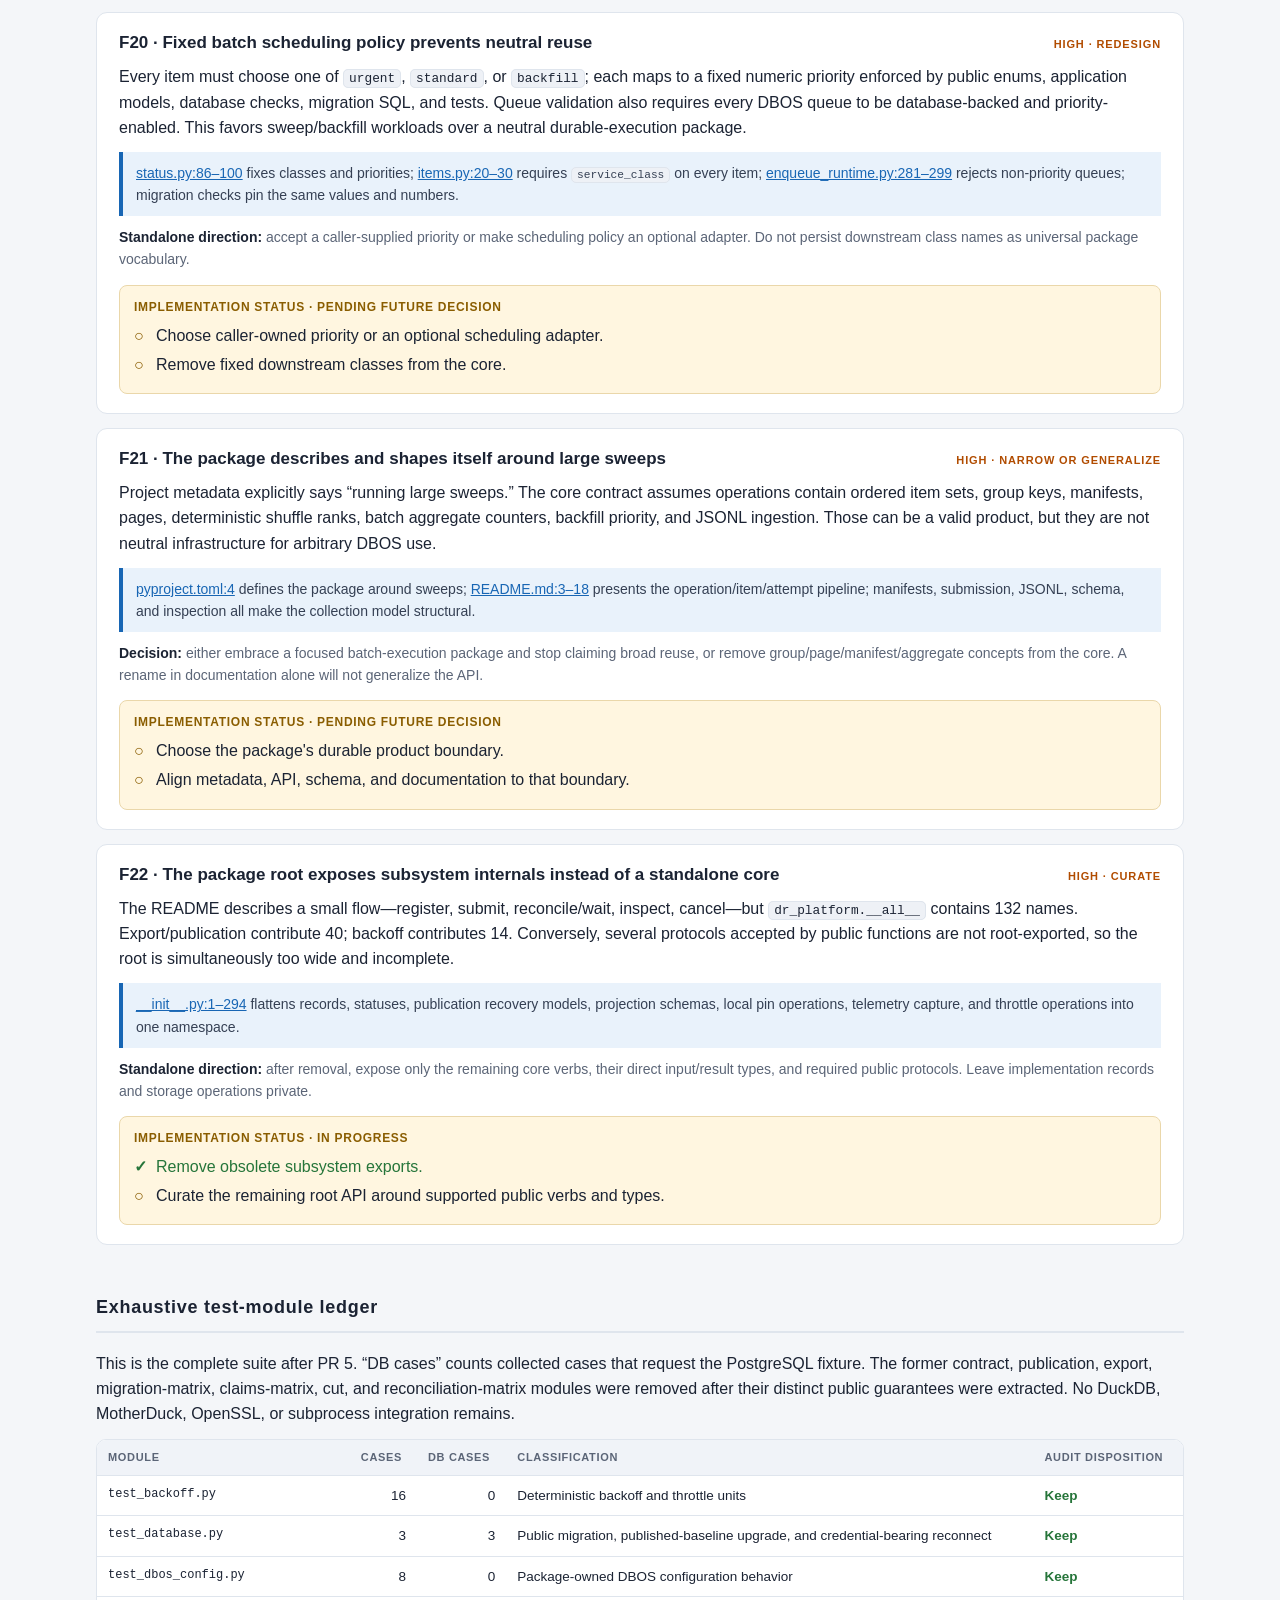
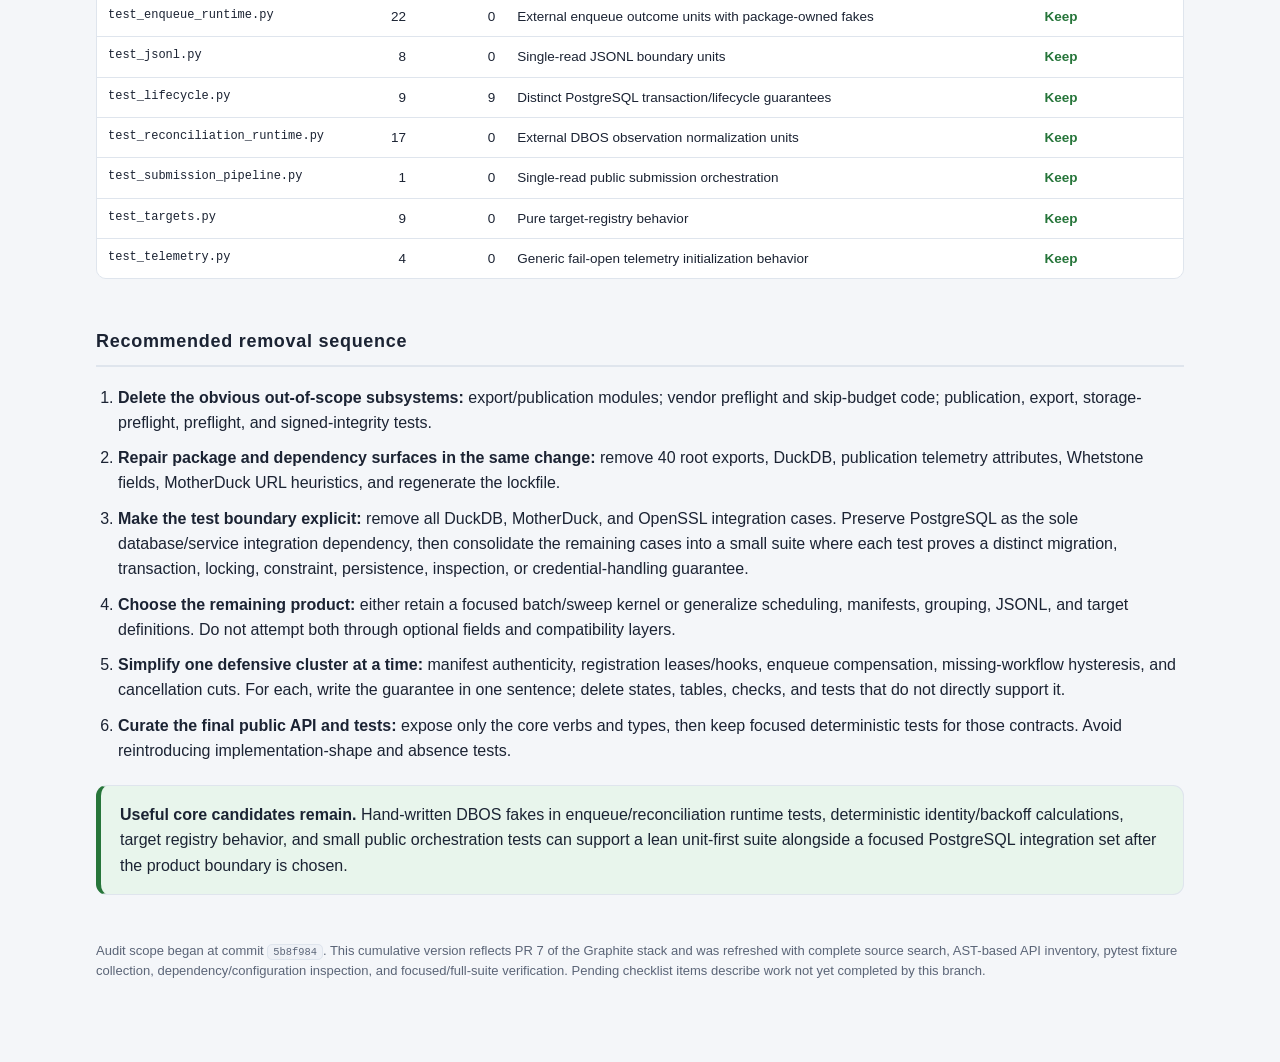
==== commit 9302968b: "Remove caller-owned registration hooks (#36) Remove caller-owned registration hooks  Update registra" ====
--- a/repo-scope-audit.html
+++ b/repo-scope-audit.html
@@ -198,7 +198,8 @@
     instead of re-auditing typed rows. PR 4 removed the remaining cycle-hiding runtime imports and internal private-module
     crossings. PR 5 dissolved the contract-test layer and reduced database coverage to 13 distinct PostgreSQL guarantees.
     PR 6 replaced heuristic payload policing with an explicit application-owned workflow-argument boundary. Findings outside
-    the approved cleanup layers remain highlighted below as future decisions.
+    the approved cleanup layers remain highlighted below as future decisions. PR 7 retained resumable registration while
+    removing caller-owned transaction hooks and their persisted classification state.
   </div>
 
   <div class="note warn" style="margin-top: 18px;">
@@ -209,9 +210,9 @@
 
   <div class="summary-grid" aria-label="Audit summary">
     <div class="metric"><span class="value">0</span><span class="label">DuckDB/MotherDuck/OpenSSL integration paths remaining</span></div>
-    <div class="metric"><span class="value">13</span><span class="label">high-leverage PostgreSQL cases in the current 98-case suite</span></div>
-    <div class="metric"><span class="value">90</span><span class="label">root exports remaining after obsolete manifest types were removed</span></div>
-    <div class="metric"><span class="value">3,006</span><span class="label">test lines versus 12,984 source lines after PR 6</span></div>
+    <div class="metric"><span class="value">12</span><span class="label">high-leverage PostgreSQL cases in the current 97-case suite</span></div>
+    <div class="metric"><span class="value">86</span><span class="label">root exports remaining before final facade curation</span></div>
+    <div class="metric"><span class="value">2,998</span><span class="label">test lines versus 13,055 source lines after PR 7</span></div>
   </div>
 
   <nav aria-label="Contents">
@@ -328,7 +329,7 @@
       <span class="severity high">High · consolidate</span>
     </div>
     <p>
-      After PR 6, Pytest collects 98 cases and fixture analysis finds 13 requiring PostgreSQL. No cases require
+      After PR 7, Pytest collects 97 cases and fixture analysis finds 12 requiring PostgreSQL. No cases require
       MotherDuck, open DuckDB, or spawn OpenSSL. The retained database cases cover public migration, representative
       upgrade compatibility from the published baseline, persisted integrity, transactional rollback, concurrent claims,
       submit/request/cancel idempotency, safe source-identity checks when registration resumes, retry reconciliation,
@@ -429,8 +430,8 @@
     </div>
     <p>
       The original suite had 97 submodule imports, 145 monkeypatch mentions, 368 schema references, and 333 direct SQL calls.
-      The current suite has 98 collected cases in 3,006 lines. Its deterministic units target responsibility modules, while
-      only 13 PostgreSQL cases cross the storage boundary and 16 explicit database calls remain for representative persisted
+      The current suite has 97 collected cases in 2,998 lines. Its deterministic units target responsibility modules, while
+      only 12 PostgreSQL cases cross the storage boundary and explicit database setup remains limited to representative persisted
       integrity evidence.
     </p>
     <div class="evidence">
@@ -530,13 +531,13 @@
 
   <article class="finding" id="f13">
     <div class="finding-head">
-      <h3>F13 · Target registration makes callers assemble and cross-validate a 17-field contract</h3>
+      <h3>F13 · Target registration makes callers assemble and cross-validate parallel contracts</h3>
       <span class="severity decision">Decision required</span>
     </div>
     <p>
-      <code>ExecutionTarget</code> has 17 fields, including six callables and several independently versioned concepts.
-      Callers must separately derive a ten-field declaration and make its digest match the target reference. Recipes then
-      repeat target identity, workflow name/version, topology, and argument-recipe version and are validated again.
+      After hook removal, <code>ExecutionTarget</code> still has 14 fields, including five callables and several independently
+      versioned concepts. Callers must separately derive an eight-field declaration and make its digest match the target
+      reference. Recipes then repeat target identity, workflow name/version, topology, and argument-recipe version.
     </p>
     <div class="evidence">
       <a href="src/dr_platform/targets.py">targets.py:41–157</a> defines target identity, declaration, target construction,
@@ -546,30 +547,32 @@
     <p class="remove"><strong>Simplification direction:</strong> derive references, declarations, and digests from one target
       definition. Remove version fields without a demonstrated migration/compatibility consumer.</p>
     <div class="progress"><div class="progress-title">Implementation status · In progress · Future decision remains</div><ul class="checklist">
-      <li class="done">Remove manifest-level copies of target identity and aggregate recipe digests.</li>
+      <li class="done">Remove manifest-level copies of aggregate recipe identity and obsolete hook identity.</li>
       <li>Choose one authoritative target definition.</li><li>Remove repeated identity and unused compatibility fields.</li>
     </ul></div>
   </article>
 
   <article class="finding" id="f14">
     <div class="finding-head">
-      <h3>F14 · Registration leases, page hooks, and replay checks create a second transaction protocol</h3>
+      <h3>F14 · Registration leases, application hooks, and replay checks create a second transaction protocol</h3>
       <span class="severity decision">Decision required</span>
     </div>
     <p>
-      Submission uses page-level registration leases, cursor compare-and-set checks, abandonment, hook accounting,
-      exact JSON replay comparison, nested-input mutation detection, global advisory locks, and per-workflow locks.
-      The public <code>submit</code> and <code>submit_jsonl</code> facades each expose 13 parameters to wire this machinery.
-    </p>
-    <div class="evidence">
-      <a href="src/dr_platform/submission.py">submission.py:90–273, 354–842, 898–1259</a> contains the registration protocol;
-      <code>OperationRecord</code> persists 39 fields, many solely for manifest, lease, cursor, and aggregate bookkeeping.
-    </div>
-    <p class="remove"><strong>Question to resolve:</strong> does core submission need resumable multi-page registration with
-      application hooks? If not, use one transaction or a much smaller idempotency contract and remove abandonment/lease paths.</p>
-    <div class="progress"><div class="progress-title">Implementation status · In progress · Future decision remains</div><ul class="checklist">
+      The audited implementation combined necessary resumable paging with arbitrary application SQL callbacks, hook result
+      classification, input mutation policing, and separate “already present” accounting. PR 7 made the boundary explicit:
+      the package owns page registration, while leases, cursor compare-and-set, abandonment, and persisted-prefix replay checks
+      remain because they protect resumable registration.
+    </p>
+    <div class="evidence">
+      <a href="src/dr_platform/submission.py">submission.py</a> now inserts prepared pages without invoking caller code;
+      <a href="src/dr_platform/db/alembic/versions/0004_package_owned_registration.py">0004_package_owned_registration.py</a>
+      folds historical classifications into the inserted total before dropping the hook-owned columns and checks.
+    </div>
+    <p class="remove"><strong>Resolved contract:</strong> core submission keeps resumable multi-page registration, but no
+      application extension point runs inside its transactions. Registration outcomes describe package-owned persistence only.</p>
+    <div class="progress complete"><div class="progress-title">Implementation status · Complete in PR 7</div><ul class="checklist">
       <li class="done">Remove nested-source mutation detection and manifest exact-replay policing.</li>
-      <li>Decide the required resumability and hook contract.</li><li>Remove protocol state outside that contract.</li>
+      <li class="done">Retain resumability while removing caller-owned transaction hooks.</li><li class="done">Remove hook result classification and persisted accounting outside that contract.</li>
     </ul></div>
   </article>
 
@@ -776,7 +779,7 @@
         <tr><td class="path">test_dbos_config.py</td><td class="num">8</td><td class="num">0</td><td>Package-owned DBOS configuration behavior</td><td class="status-keep">Keep</td></tr>
         <tr><td class="path">test_enqueue_runtime.py</td><td class="num">22</td><td class="num">0</td><td>External enqueue outcome units with package-owned fakes</td><td class="status-keep">Keep</td></tr>
         <tr><td class="path">test_jsonl.py</td><td class="num">8</td><td class="num">0</td><td>Single-read JSONL boundary units</td><td class="status-keep">Keep</td></tr>
-        <tr><td class="path">test_lifecycle.py</td><td class="num">10</td><td class="num">10</td><td>Distinct PostgreSQL transaction/lifecycle guarantees</td><td class="status-keep">Keep</td></tr>
+        <tr><td class="path">test_lifecycle.py</td><td class="num">9</td><td class="num">9</td><td>Distinct PostgreSQL transaction/lifecycle guarantees</td><td class="status-keep">Keep</td></tr>
         <tr><td class="path">test_reconciliation_runtime.py</td><td class="num">17</td><td class="num">0</td><td>External DBOS observation normalization units</td><td class="status-keep">Keep</td></tr>
         <tr><td class="path">test_submission_pipeline.py</td><td class="num">1</td><td class="num">0</td><td>Single-read public submission orchestration</td><td class="status-keep">Keep</td></tr>
         <tr><td class="path">test_targets.py</td><td class="num">9</td><td class="num">0</td><td>Pure target-registry behavior</td><td class="status-keep">Keep</td></tr>
@@ -810,7 +813,7 @@
   </div>
 
   <footer>
-    Audit scope began at commit <code>5b8f984</code>. This cumulative version reflects PR 6 of the Graphite stack and was
+    Audit scope began at commit <code>5b8f984</code>. This cumulative version reflects PR 7 of the Graphite stack and was
     refreshed with complete source search, AST-based API inventory, pytest fixture collection, dependency/configuration
     inspection, and focused/full-suite verification. Pending checklist items describe work not yet completed by this branch.
   </footer>
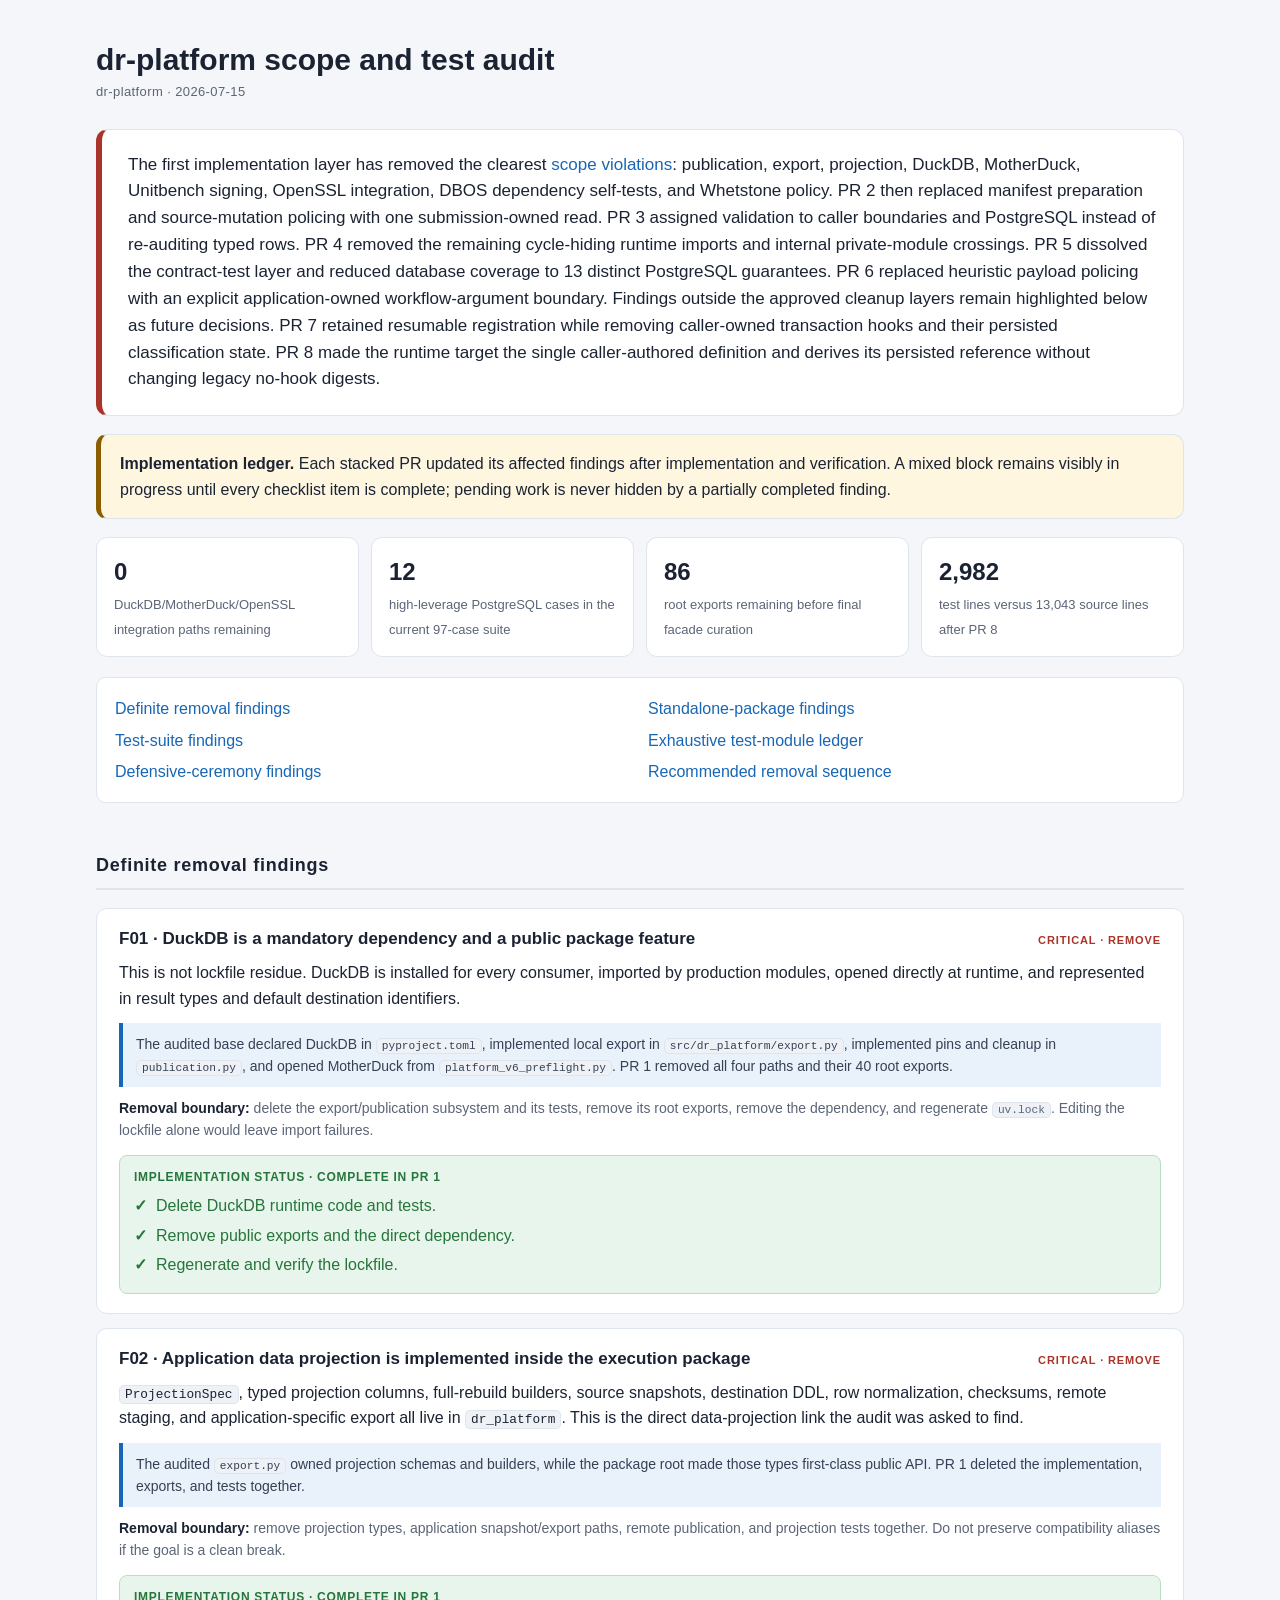
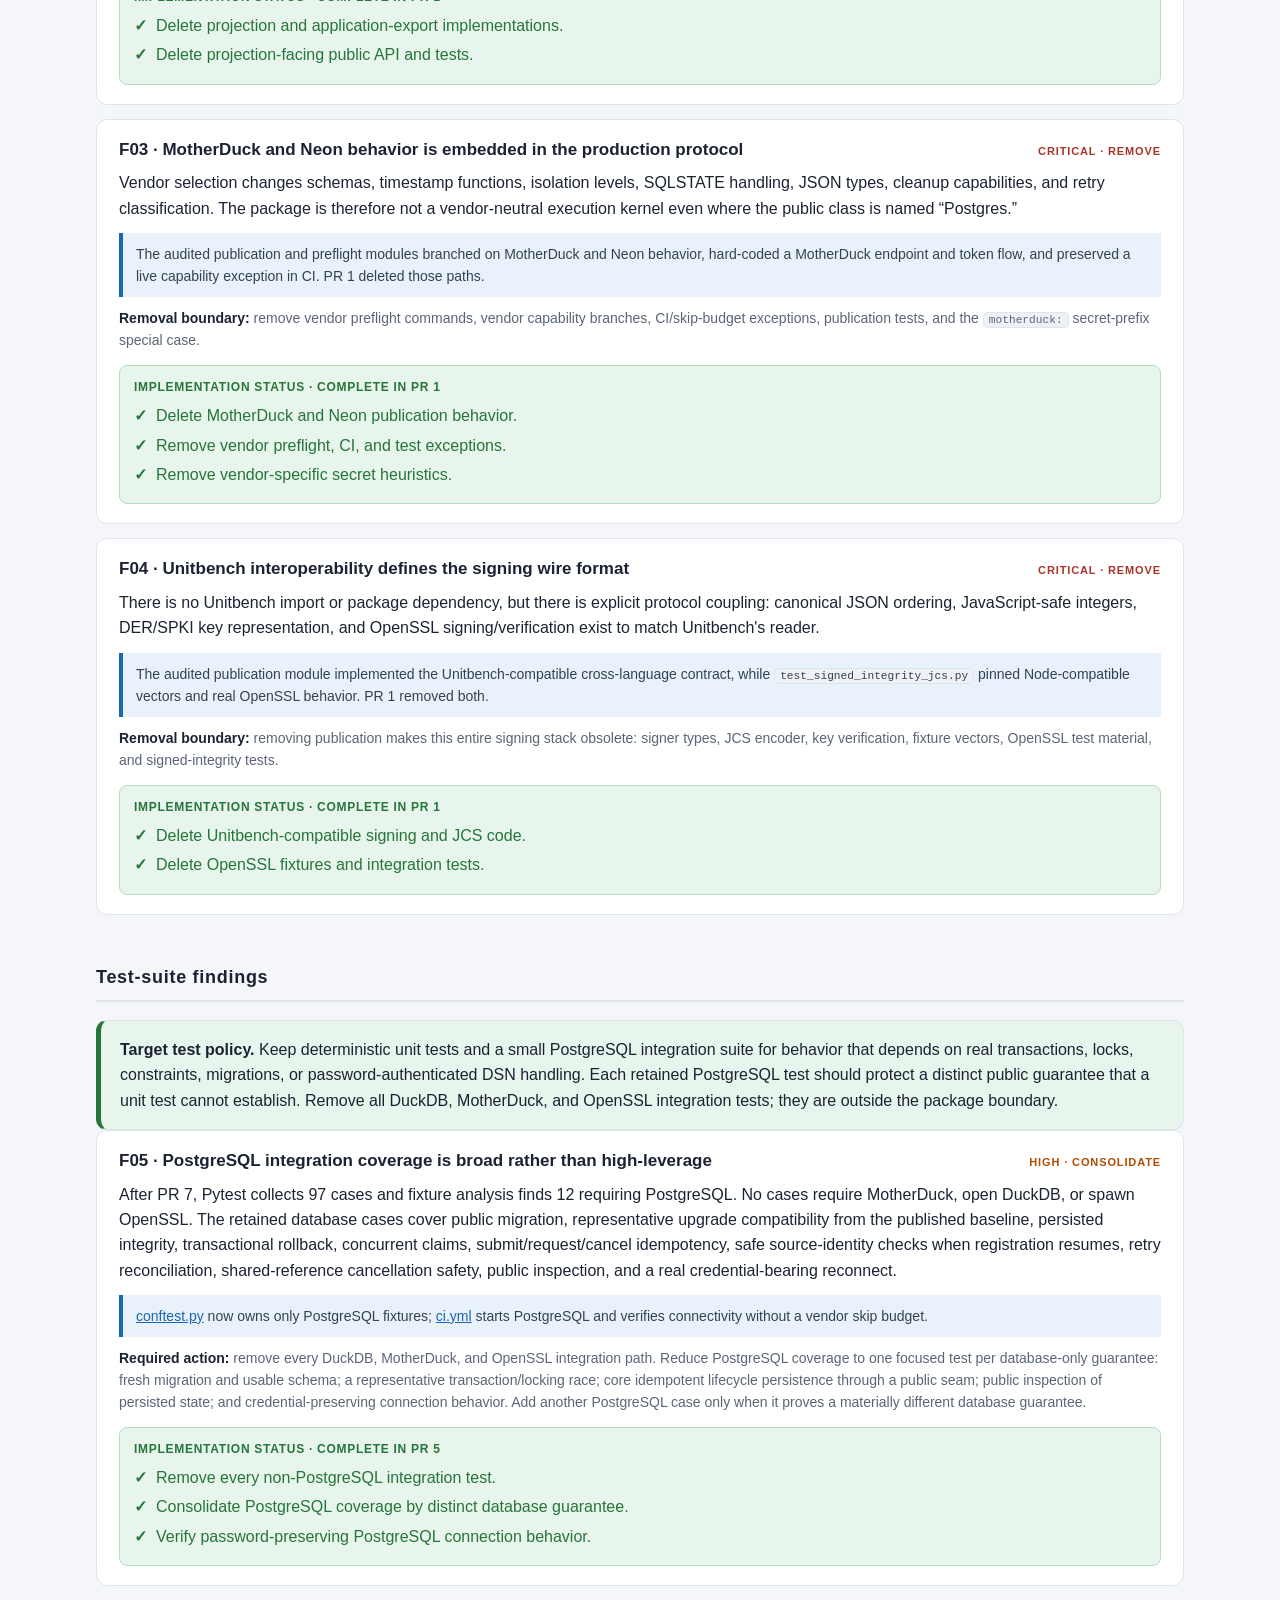
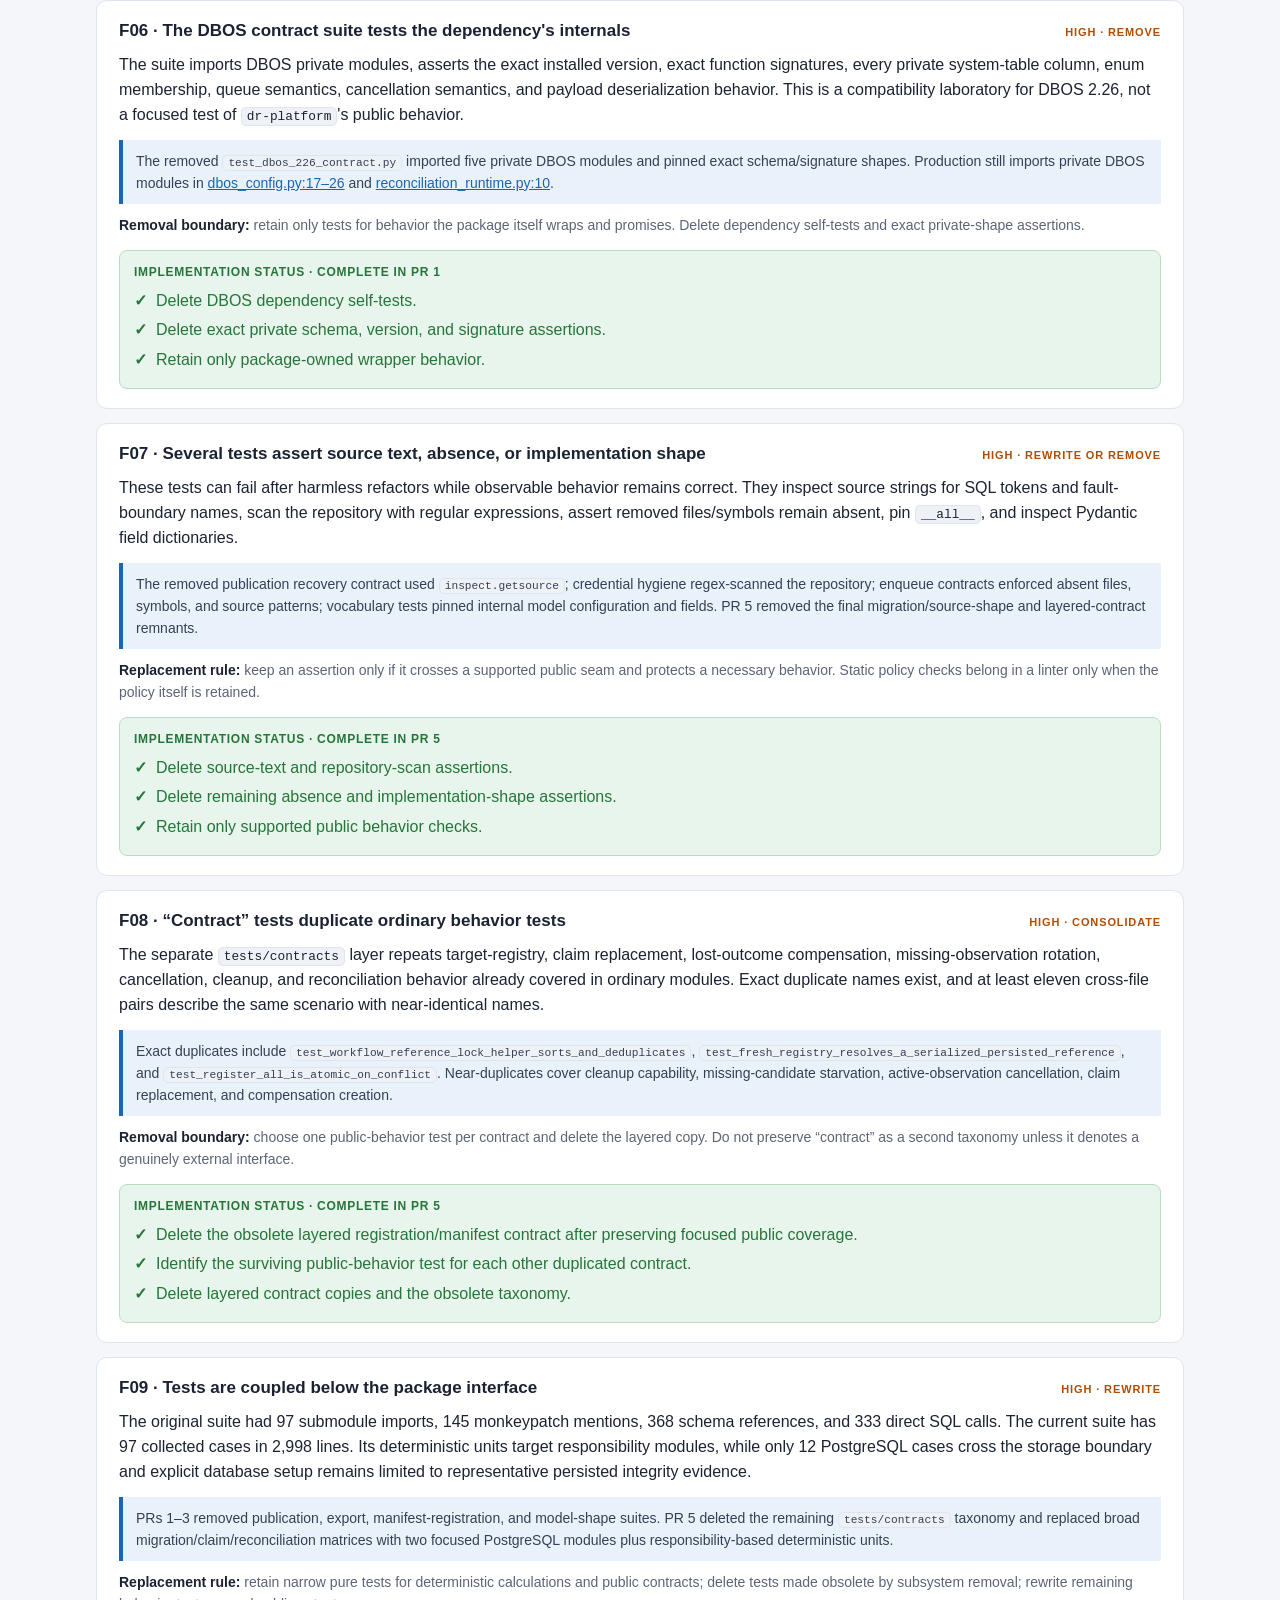
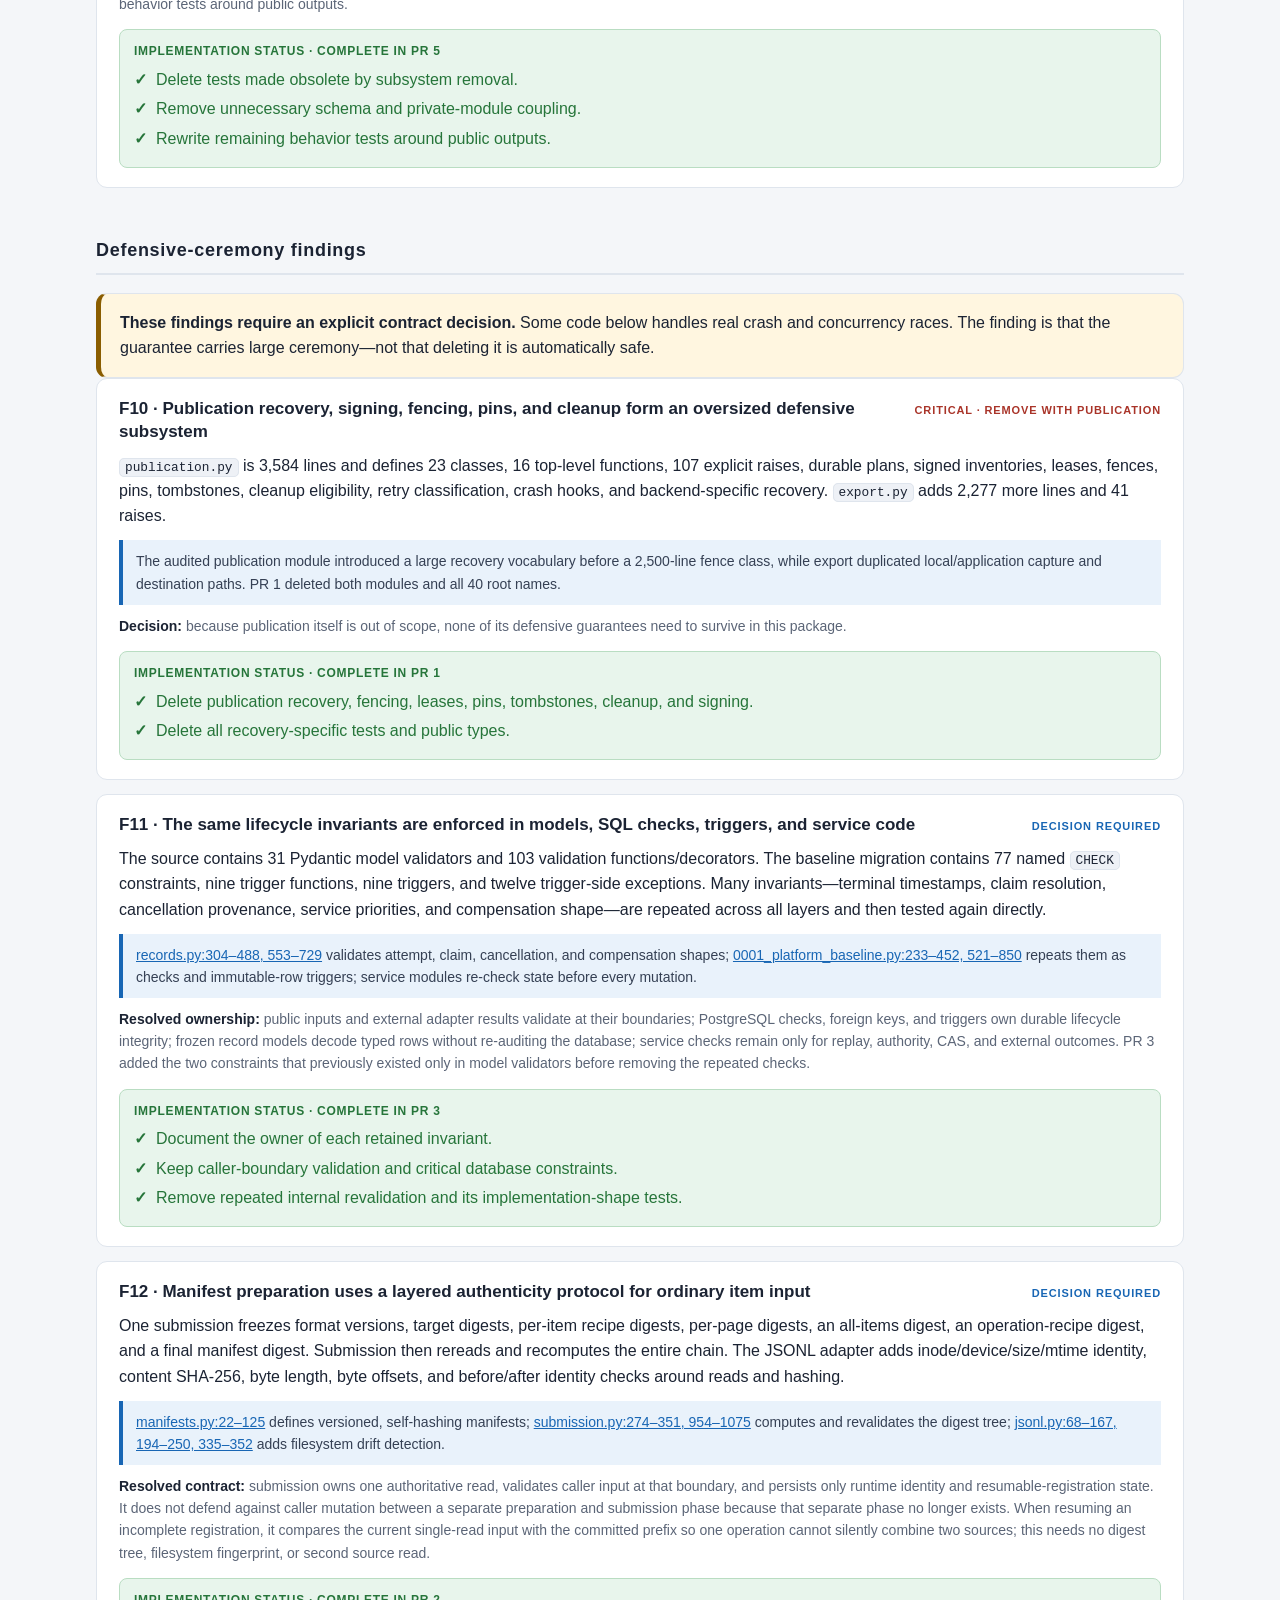
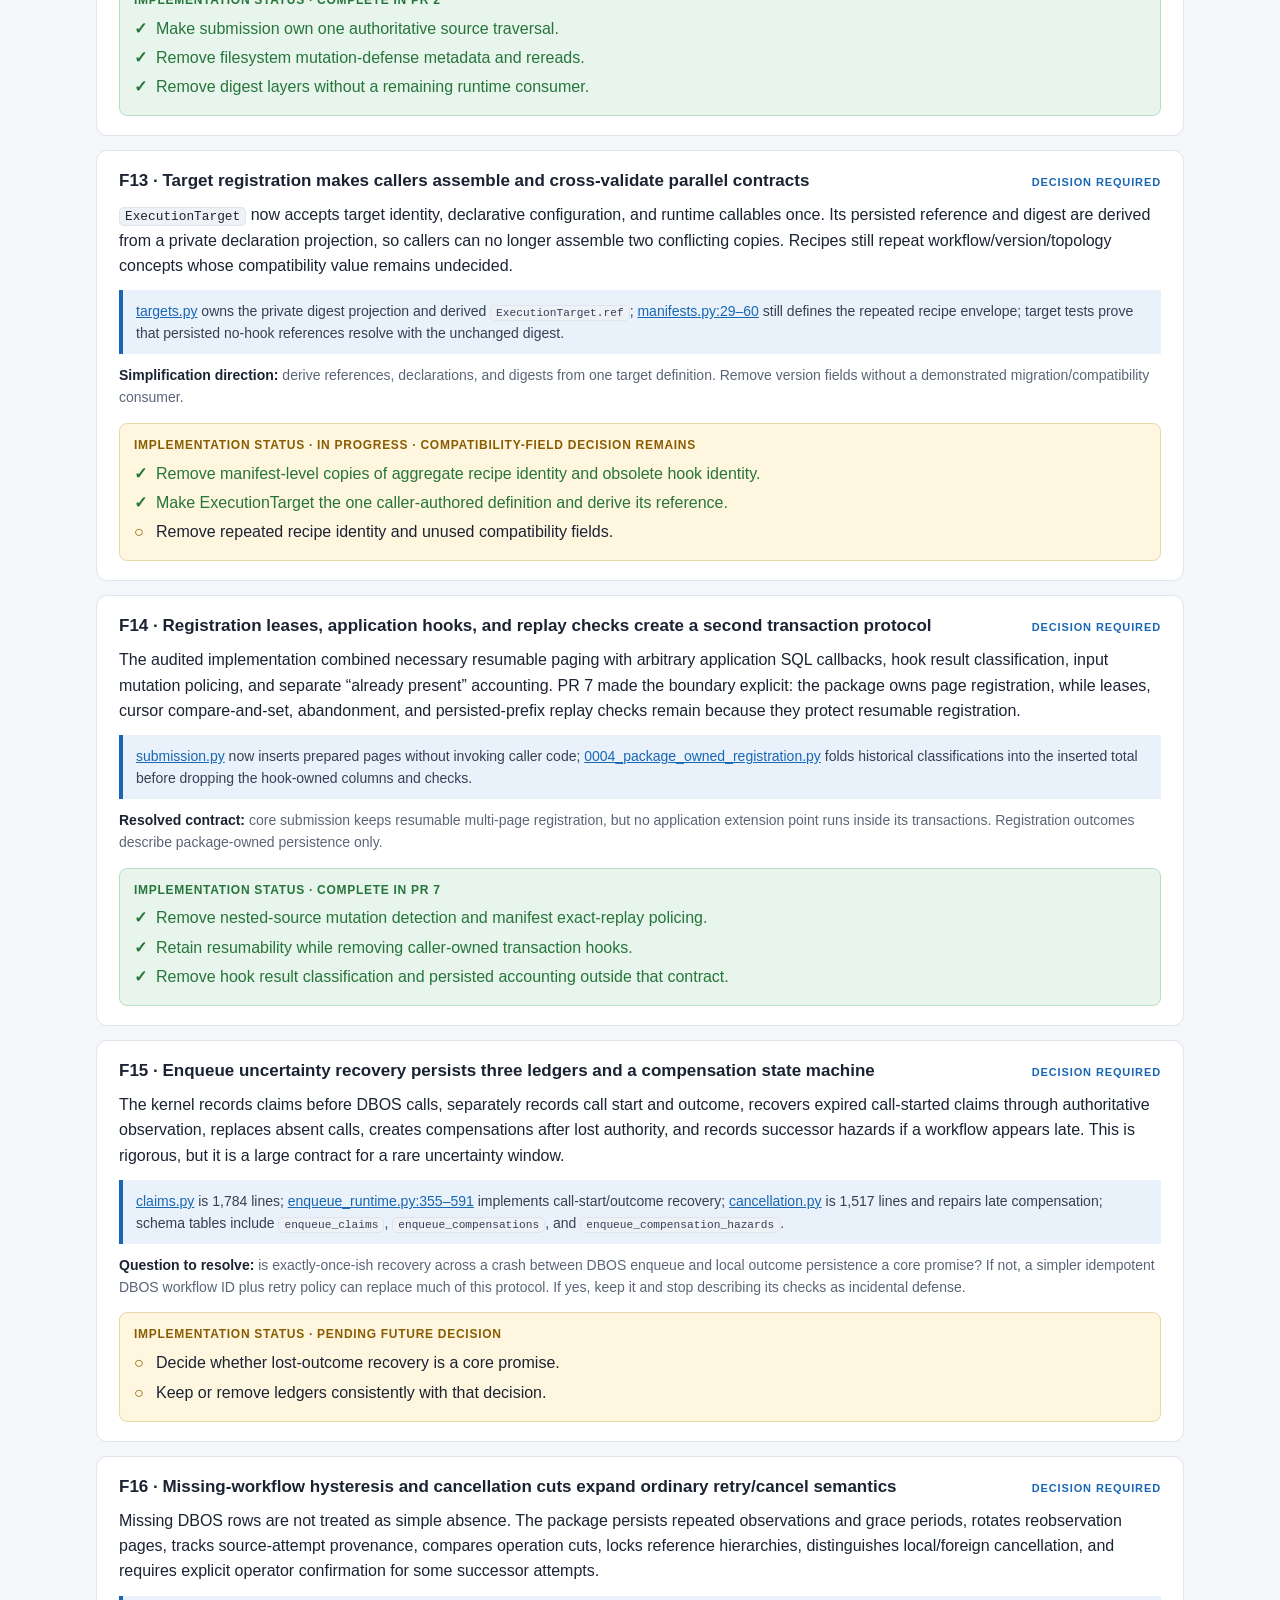
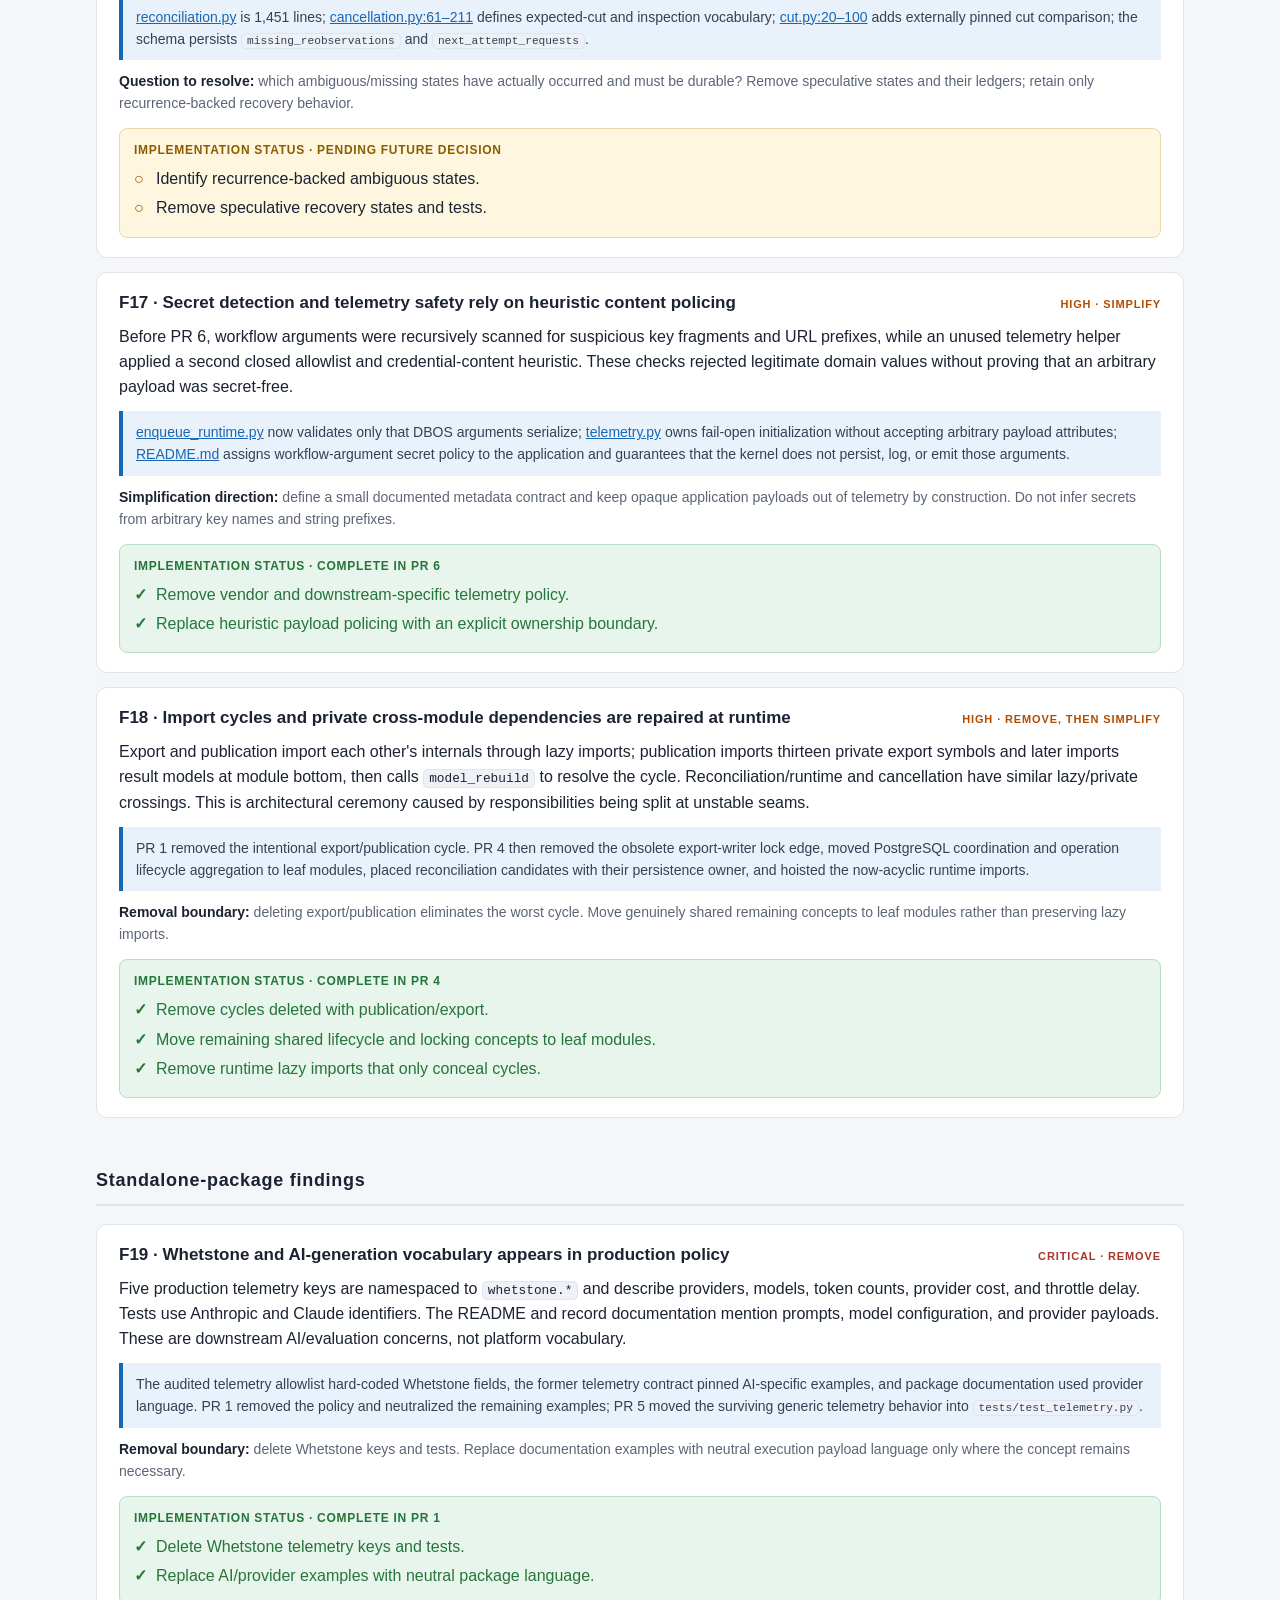
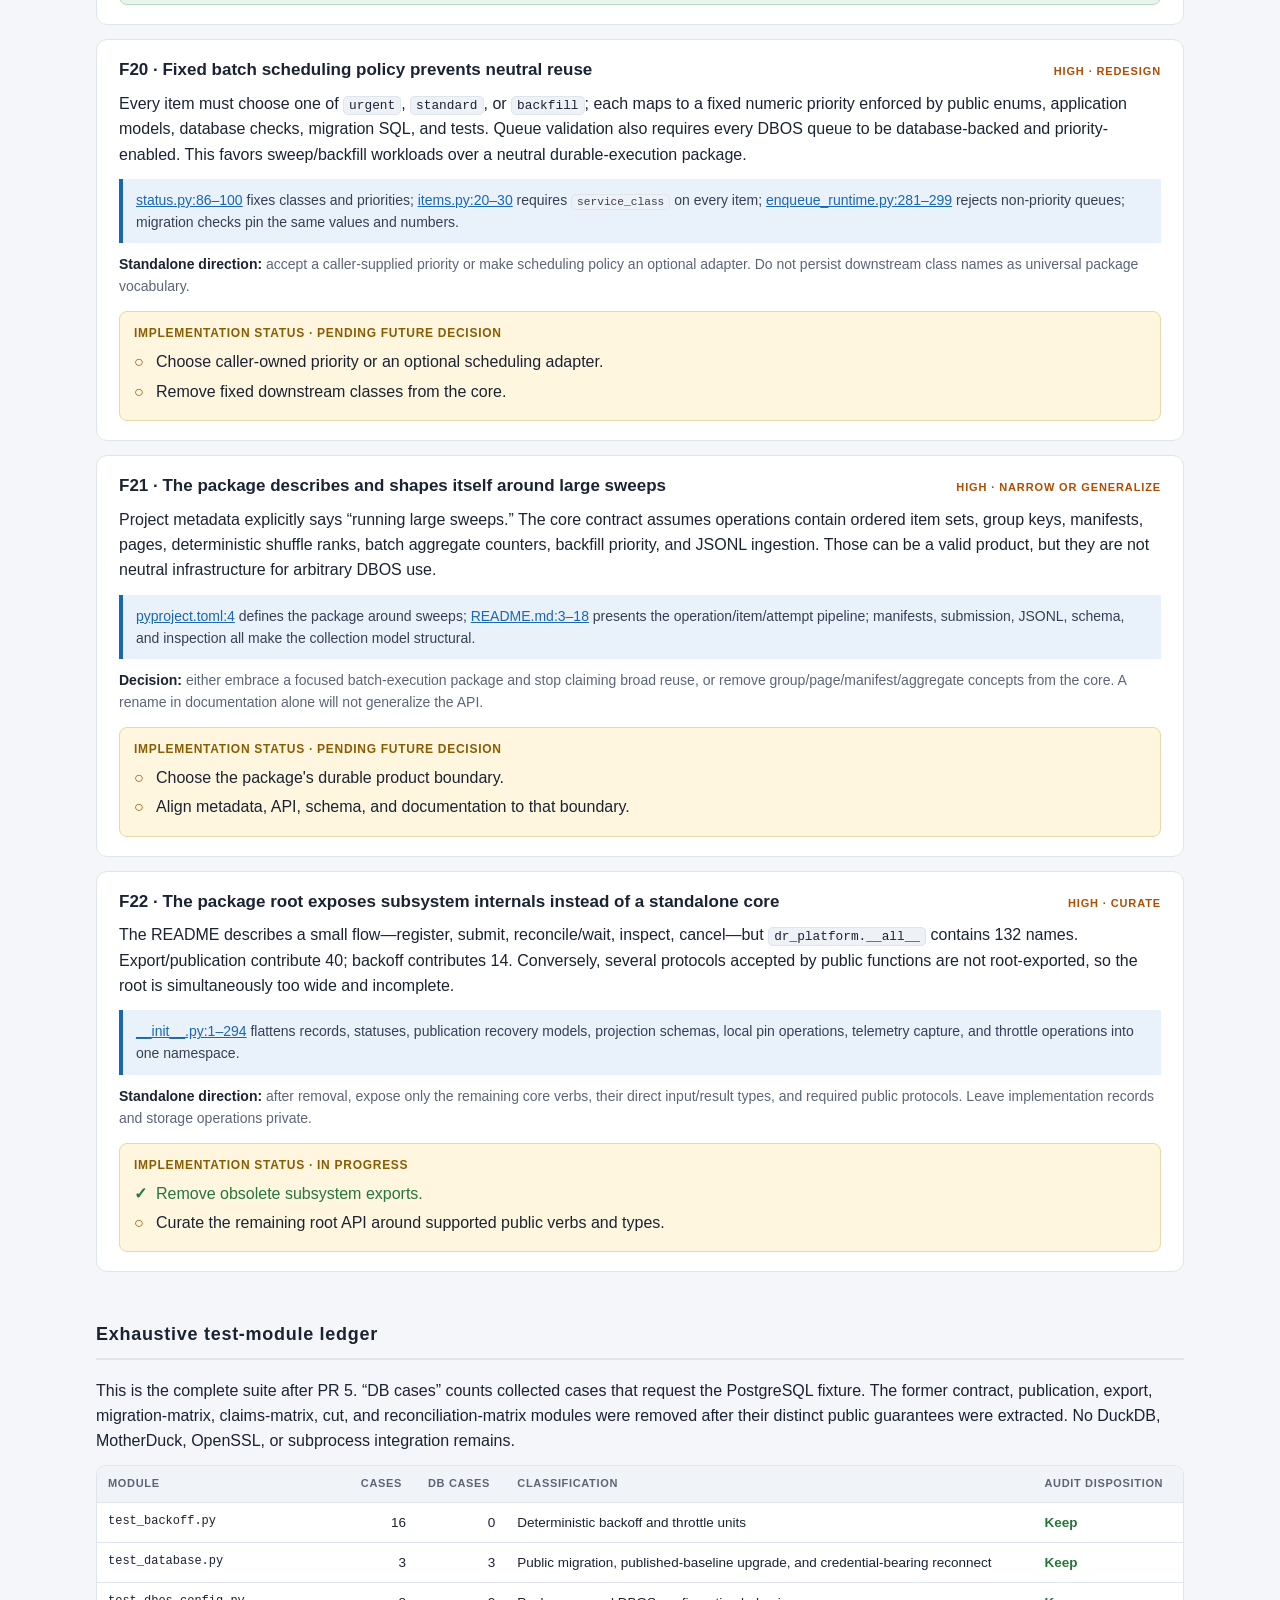
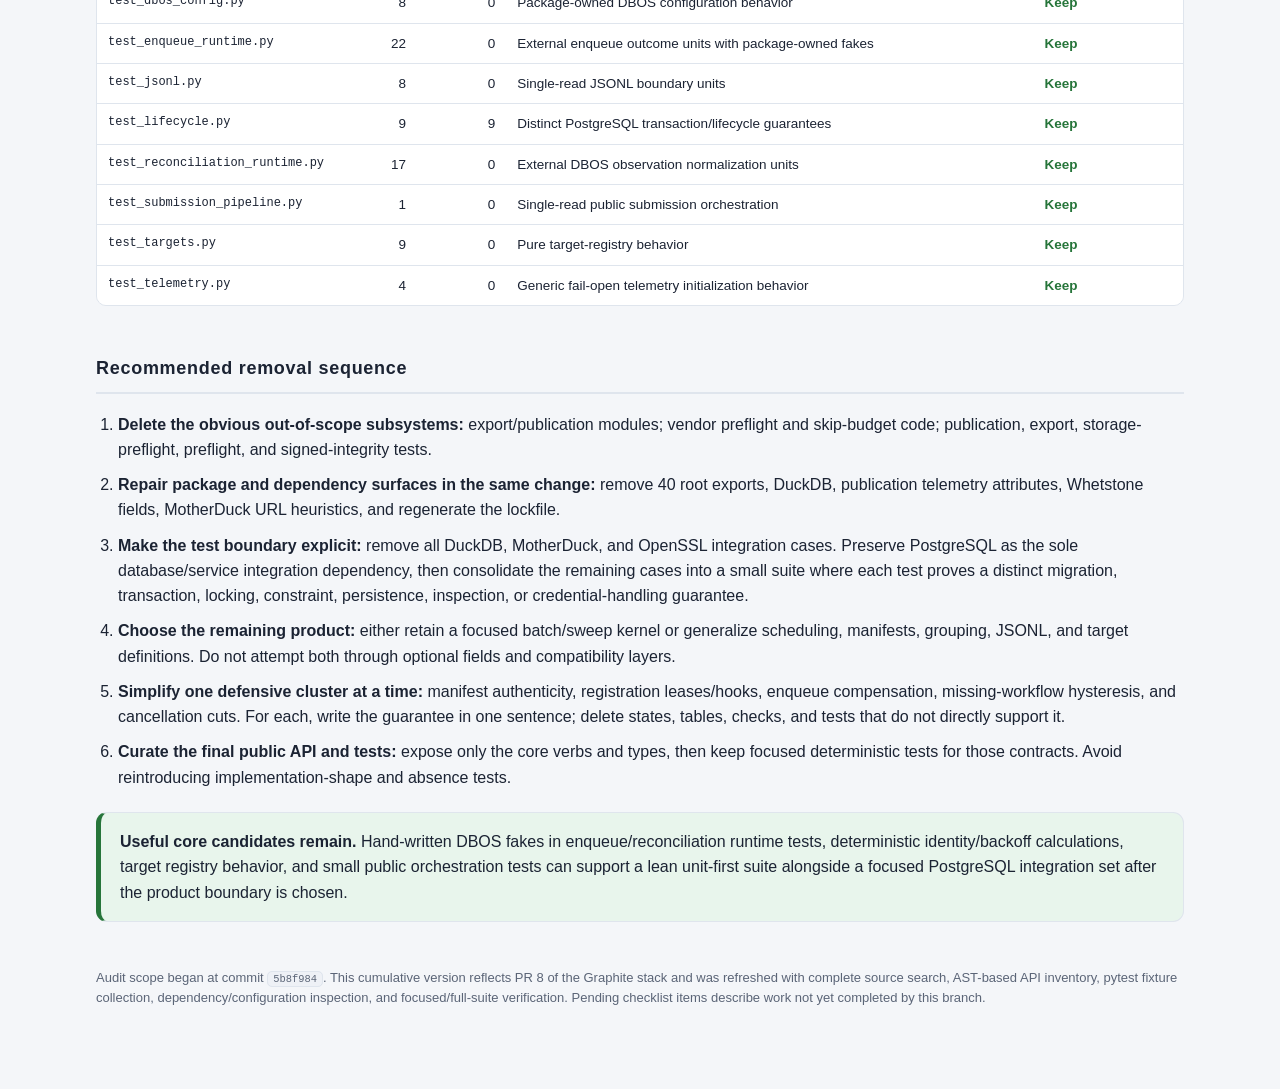
==== commit 4058345c: "Derive execution target references internally (#37) Derive execution target references internally  R" ====
--- a/repo-scope-audit.html
+++ b/repo-scope-audit.html
@@ -199,7 +199,8 @@
     crossings. PR 5 dissolved the contract-test layer and reduced database coverage to 13 distinct PostgreSQL guarantees.
     PR 6 replaced heuristic payload policing with an explicit application-owned workflow-argument boundary. Findings outside
     the approved cleanup layers remain highlighted below as future decisions. PR 7 retained resumable registration while
-    removing caller-owned transaction hooks and their persisted classification state.
+    removing caller-owned transaction hooks and their persisted classification state. PR 8 made the runtime target the single
+    caller-authored definition and derives its persisted reference without changing legacy no-hook digests.
   </div>
 
   <div class="note warn" style="margin-top: 18px;">
@@ -212,7 +213,7 @@
     <div class="metric"><span class="value">0</span><span class="label">DuckDB/MotherDuck/OpenSSL integration paths remaining</span></div>
     <div class="metric"><span class="value">12</span><span class="label">high-leverage PostgreSQL cases in the current 97-case suite</span></div>
     <div class="metric"><span class="value">86</span><span class="label">root exports remaining before final facade curation</span></div>
-    <div class="metric"><span class="value">2,998</span><span class="label">test lines versus 13,055 source lines after PR 7</span></div>
+    <div class="metric"><span class="value">2,982</span><span class="label">test lines versus 13,043 source lines after PR 8</span></div>
   </div>
 
   <nav aria-label="Contents">
@@ -535,20 +536,20 @@
       <span class="severity decision">Decision required</span>
     </div>
     <p>
-      After hook removal, <code>ExecutionTarget</code> still has 14 fields, including five callables and several independently
-      versioned concepts. Callers must separately derive an eight-field declaration and make its digest match the target
-      reference. Recipes then repeat target identity, workflow name/version, topology, and argument-recipe version.
-    </p>
-    <div class="evidence">
-      <a href="src/dr_platform/targets.py">targets.py:41–157</a> defines target identity, declaration, target construction,
-      and cross-validation; <a href="src/dr_platform/manifests.py">manifests.py:29–60</a> repeats the recipe envelope;
-      <a href="src/dr_platform/submission.py">submission.py:1225–1246</a> compares the repeated fields.
+      <code>ExecutionTarget</code> now accepts target identity, declarative configuration, and runtime callables once. Its
+      persisted reference and digest are derived from a private declaration projection, so callers can no longer assemble two
+      conflicting copies. Recipes still repeat workflow/version/topology concepts whose compatibility value remains undecided.
+    </p>
+    <div class="evidence">
+      <a href="src/dr_platform/targets.py">targets.py</a> owns the private digest projection and derived
+      <code>ExecutionTarget.ref</code>; <a href="src/dr_platform/manifests.py">manifests.py:29–60</a> still defines the repeated
+      recipe envelope; target tests prove that persisted no-hook references resolve with the unchanged digest.
     </div>
     <p class="remove"><strong>Simplification direction:</strong> derive references, declarations, and digests from one target
       definition. Remove version fields without a demonstrated migration/compatibility consumer.</p>
-    <div class="progress"><div class="progress-title">Implementation status · In progress · Future decision remains</div><ul class="checklist">
+    <div class="progress"><div class="progress-title">Implementation status · In progress · Compatibility-field decision remains</div><ul class="checklist">
       <li class="done">Remove manifest-level copies of aggregate recipe identity and obsolete hook identity.</li>
-      <li>Choose one authoritative target definition.</li><li>Remove repeated identity and unused compatibility fields.</li>
+      <li class="done">Make ExecutionTarget the one caller-authored definition and derive its reference.</li><li>Remove repeated recipe identity and unused compatibility fields.</li>
     </ul></div>
   </article>
 
@@ -813,7 +814,7 @@
   </div>
 
   <footer>
-    Audit scope began at commit <code>5b8f984</code>. This cumulative version reflects PR 7 of the Graphite stack and was
+    Audit scope began at commit <code>5b8f984</code>. This cumulative version reflects PR 8 of the Graphite stack and was
     refreshed with complete source search, AST-based API inventory, pytest fixture collection, dependency/configuration
     inspection, and focused/full-suite verification. Pending checklist items describe work not yet completed by this branch.
   </footer>
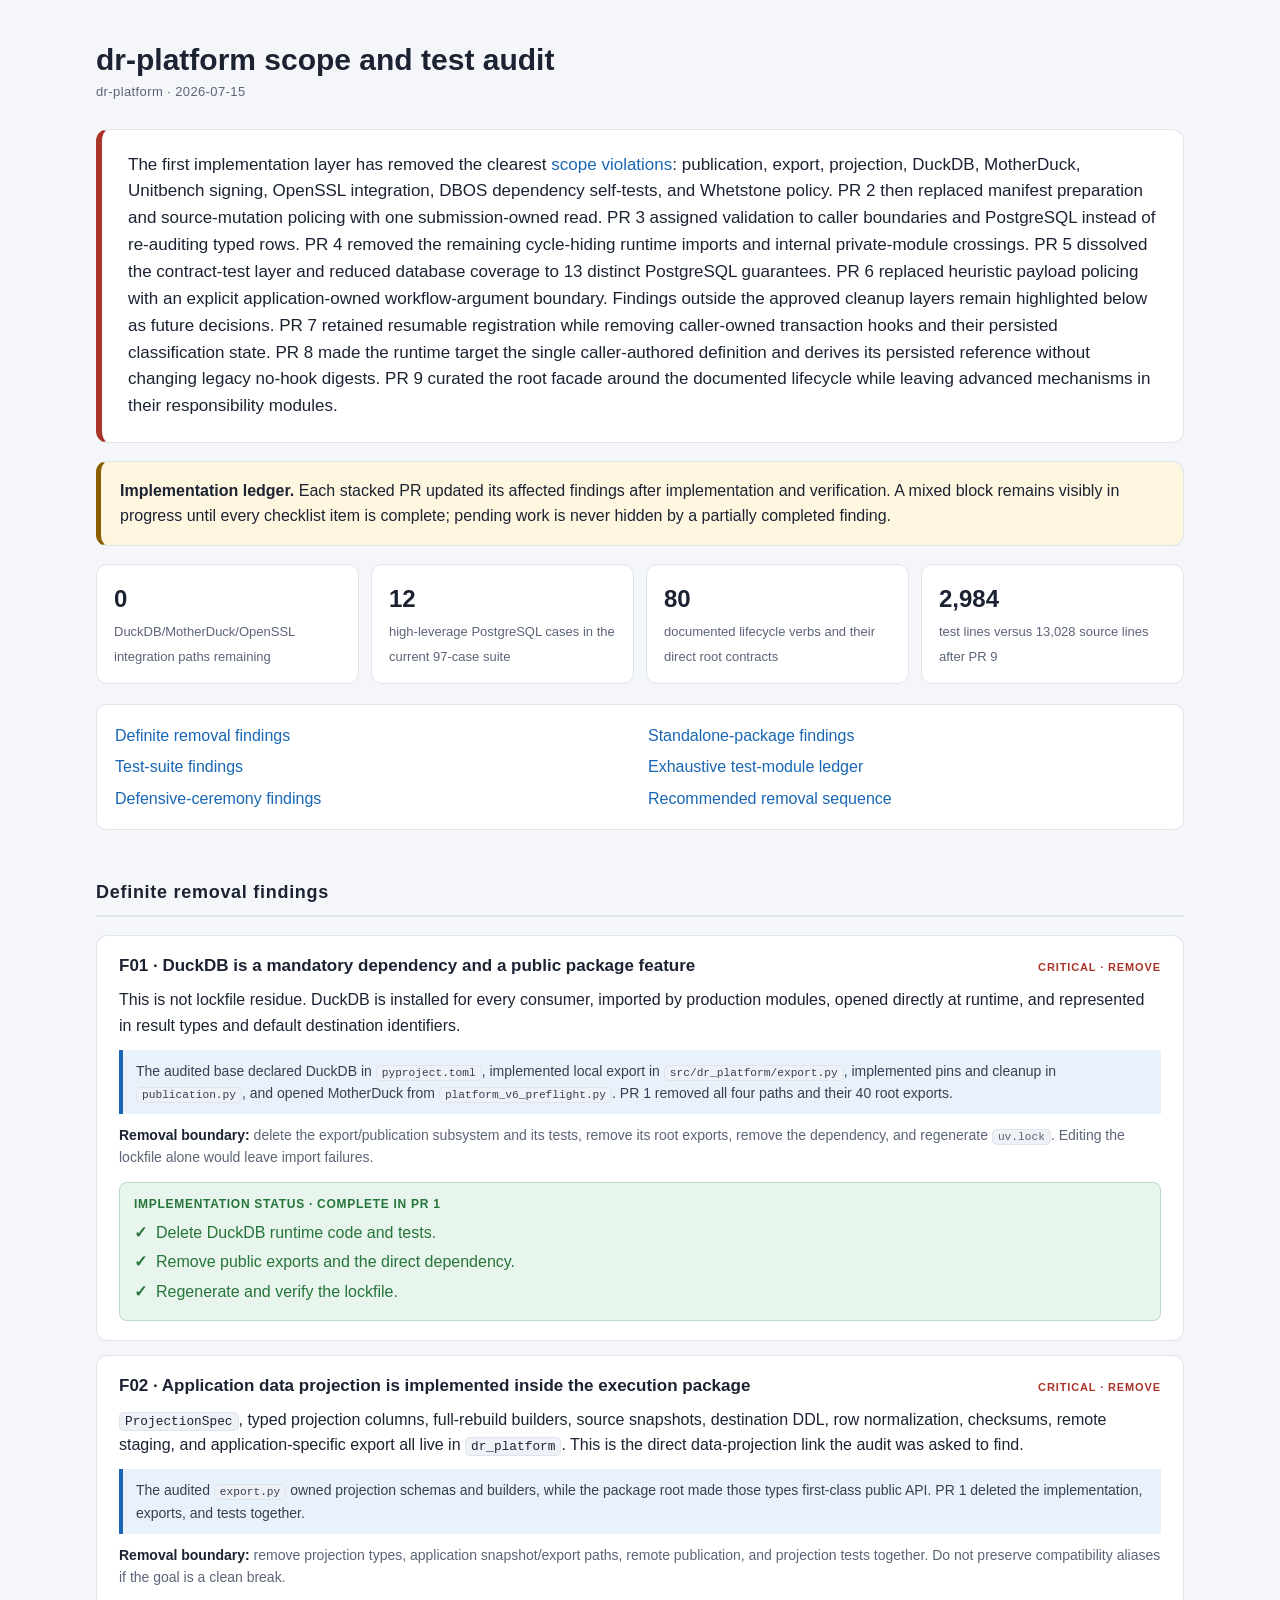
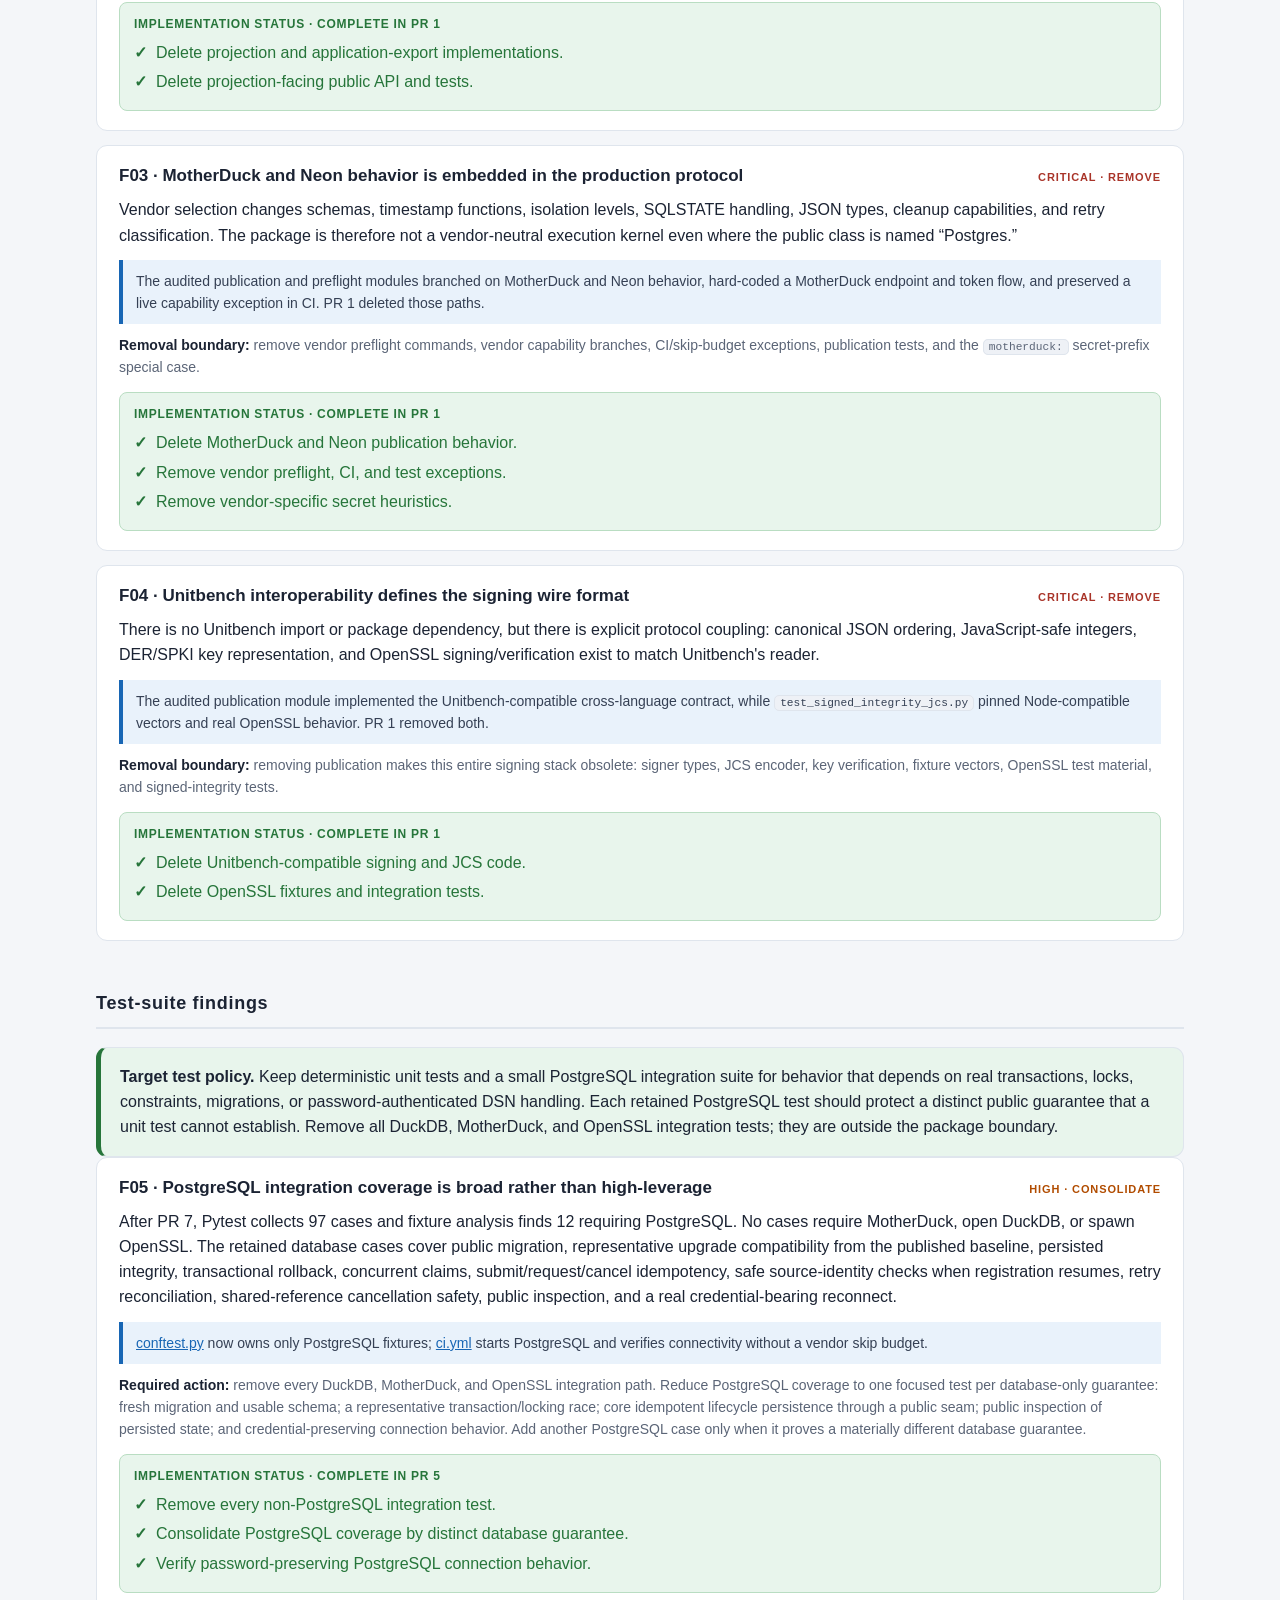
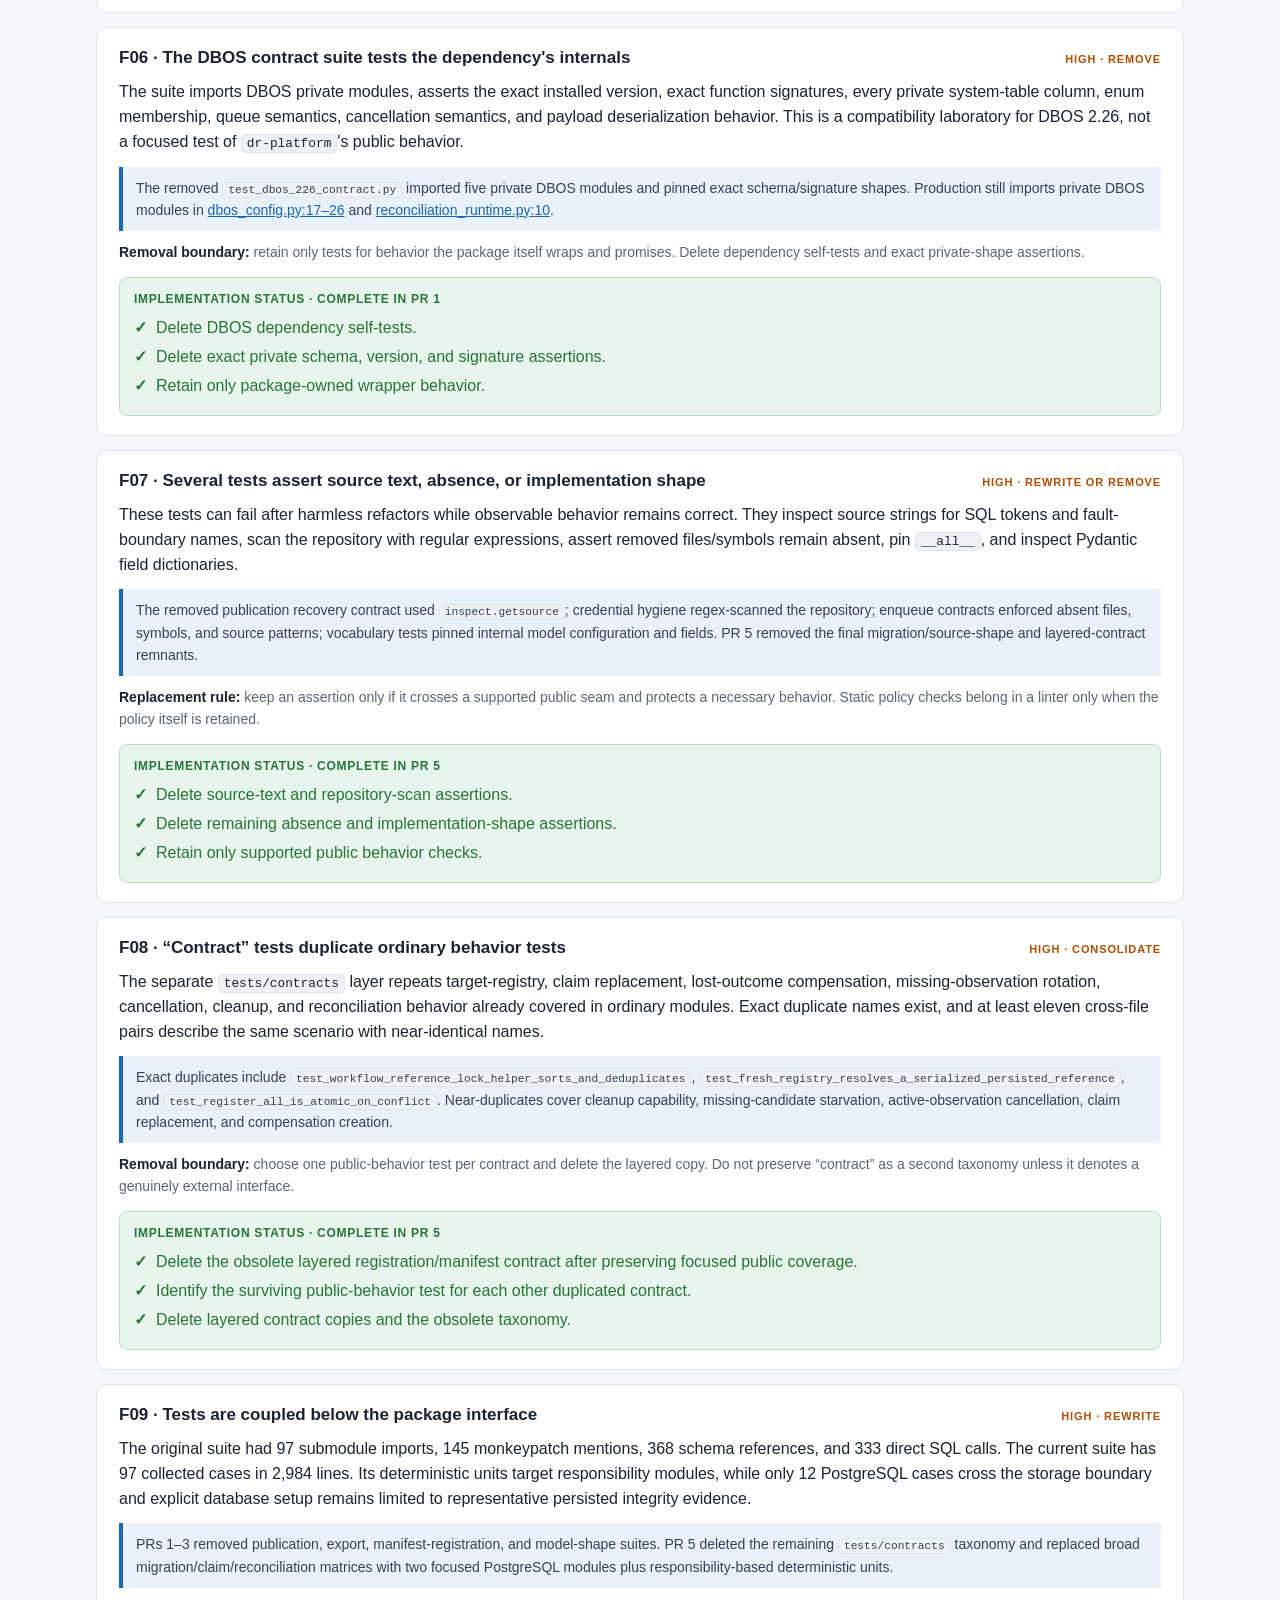
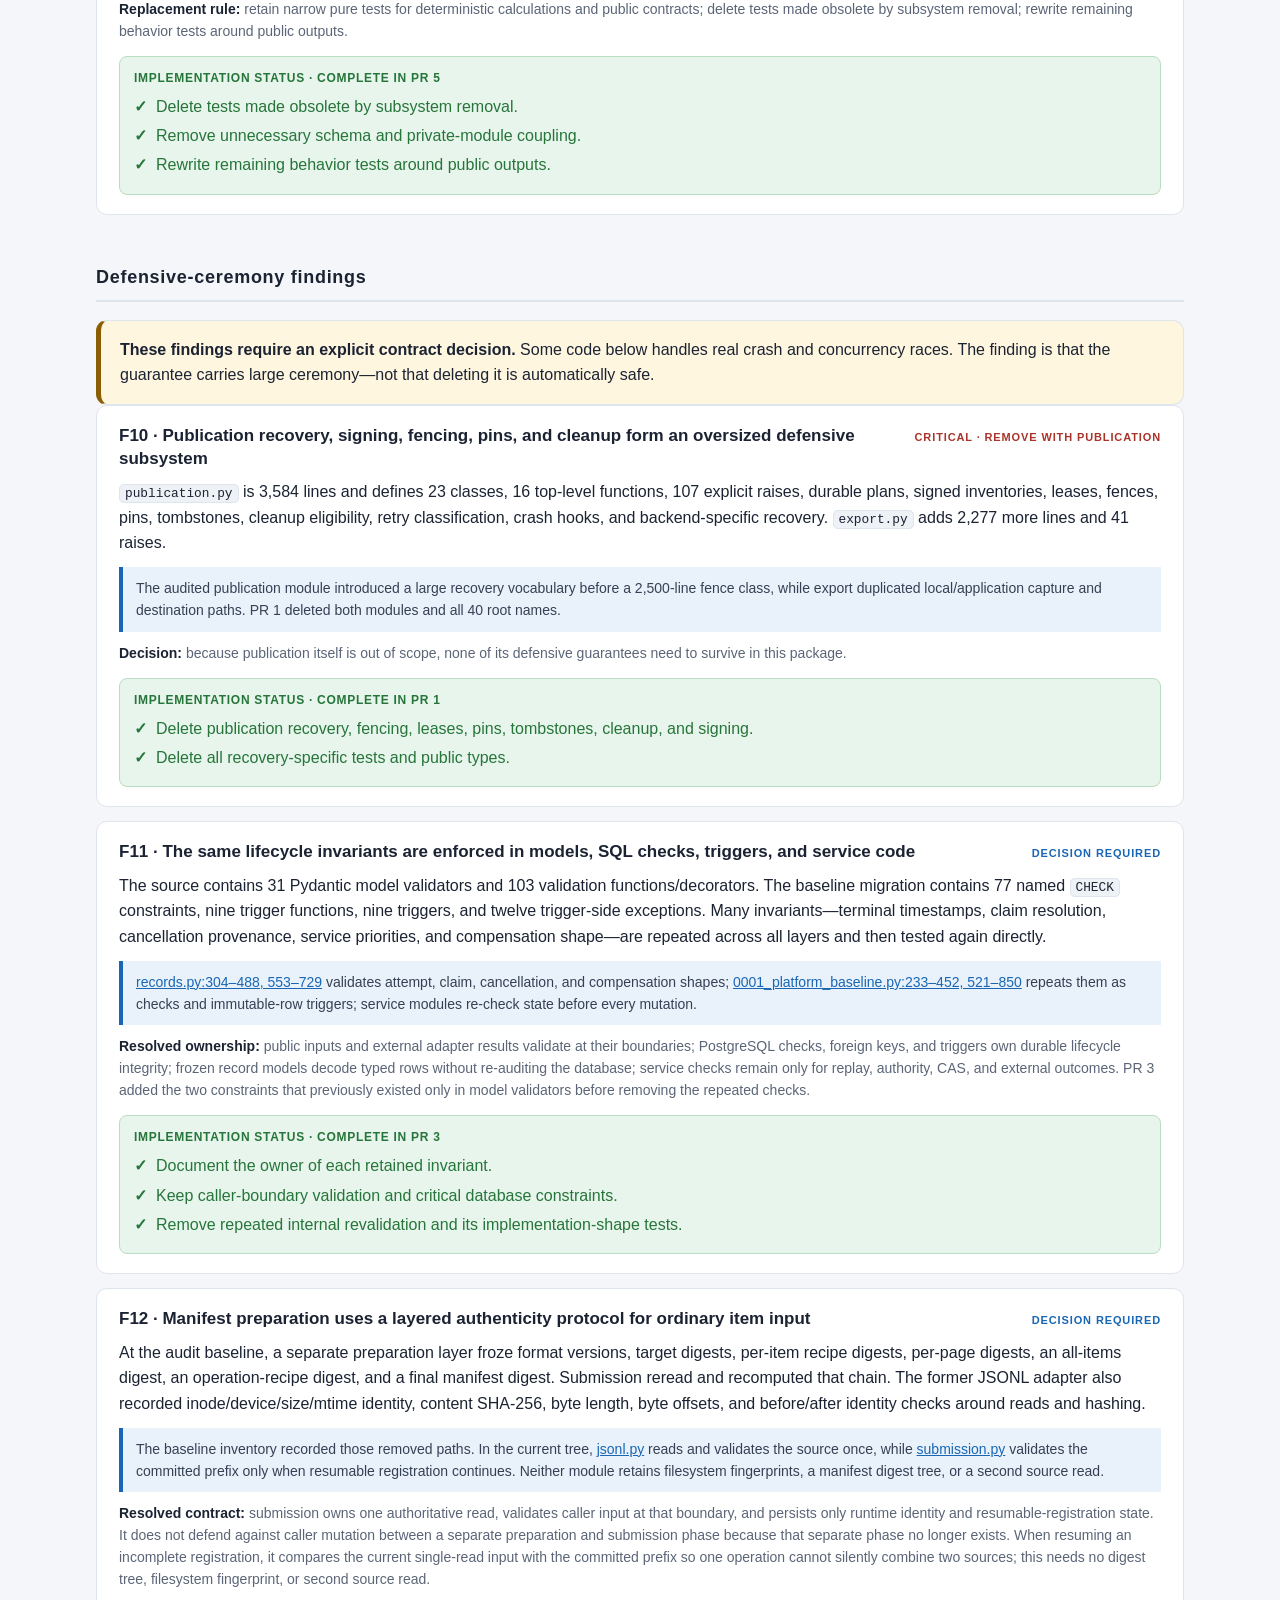
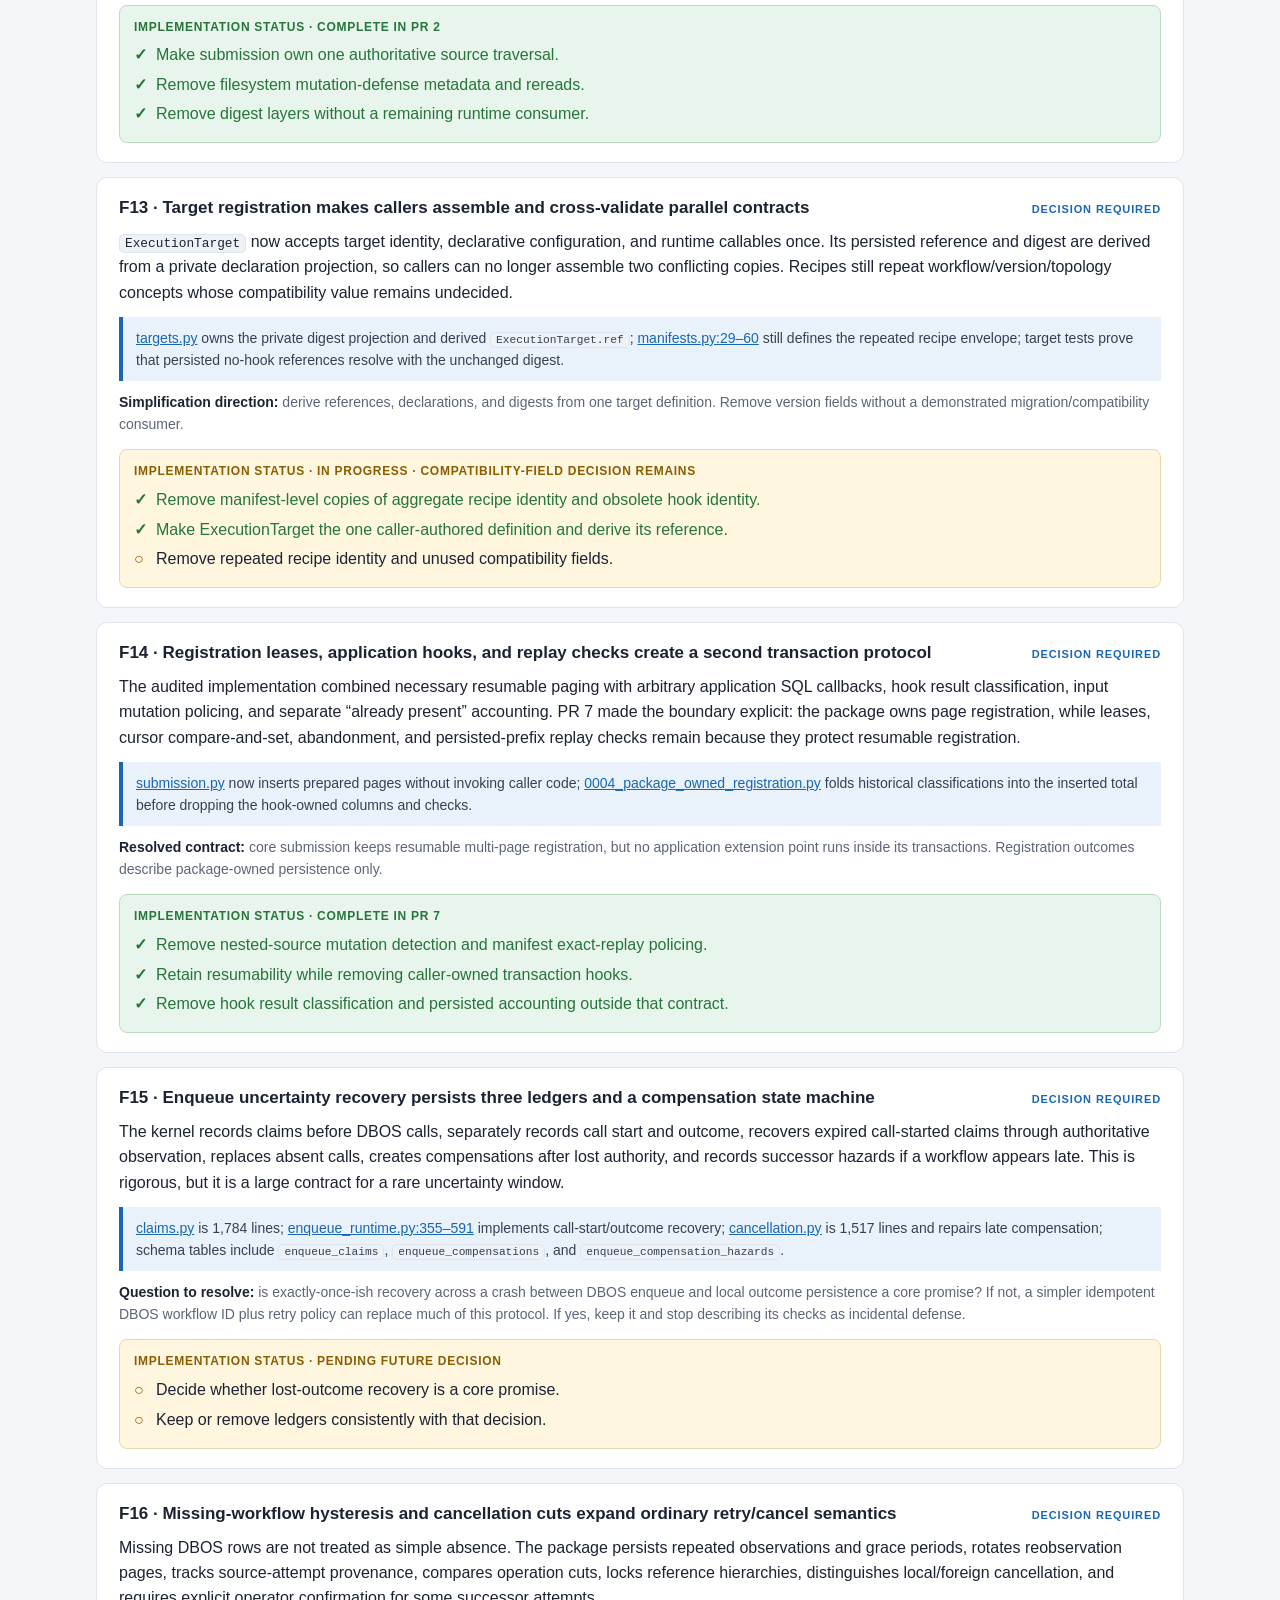
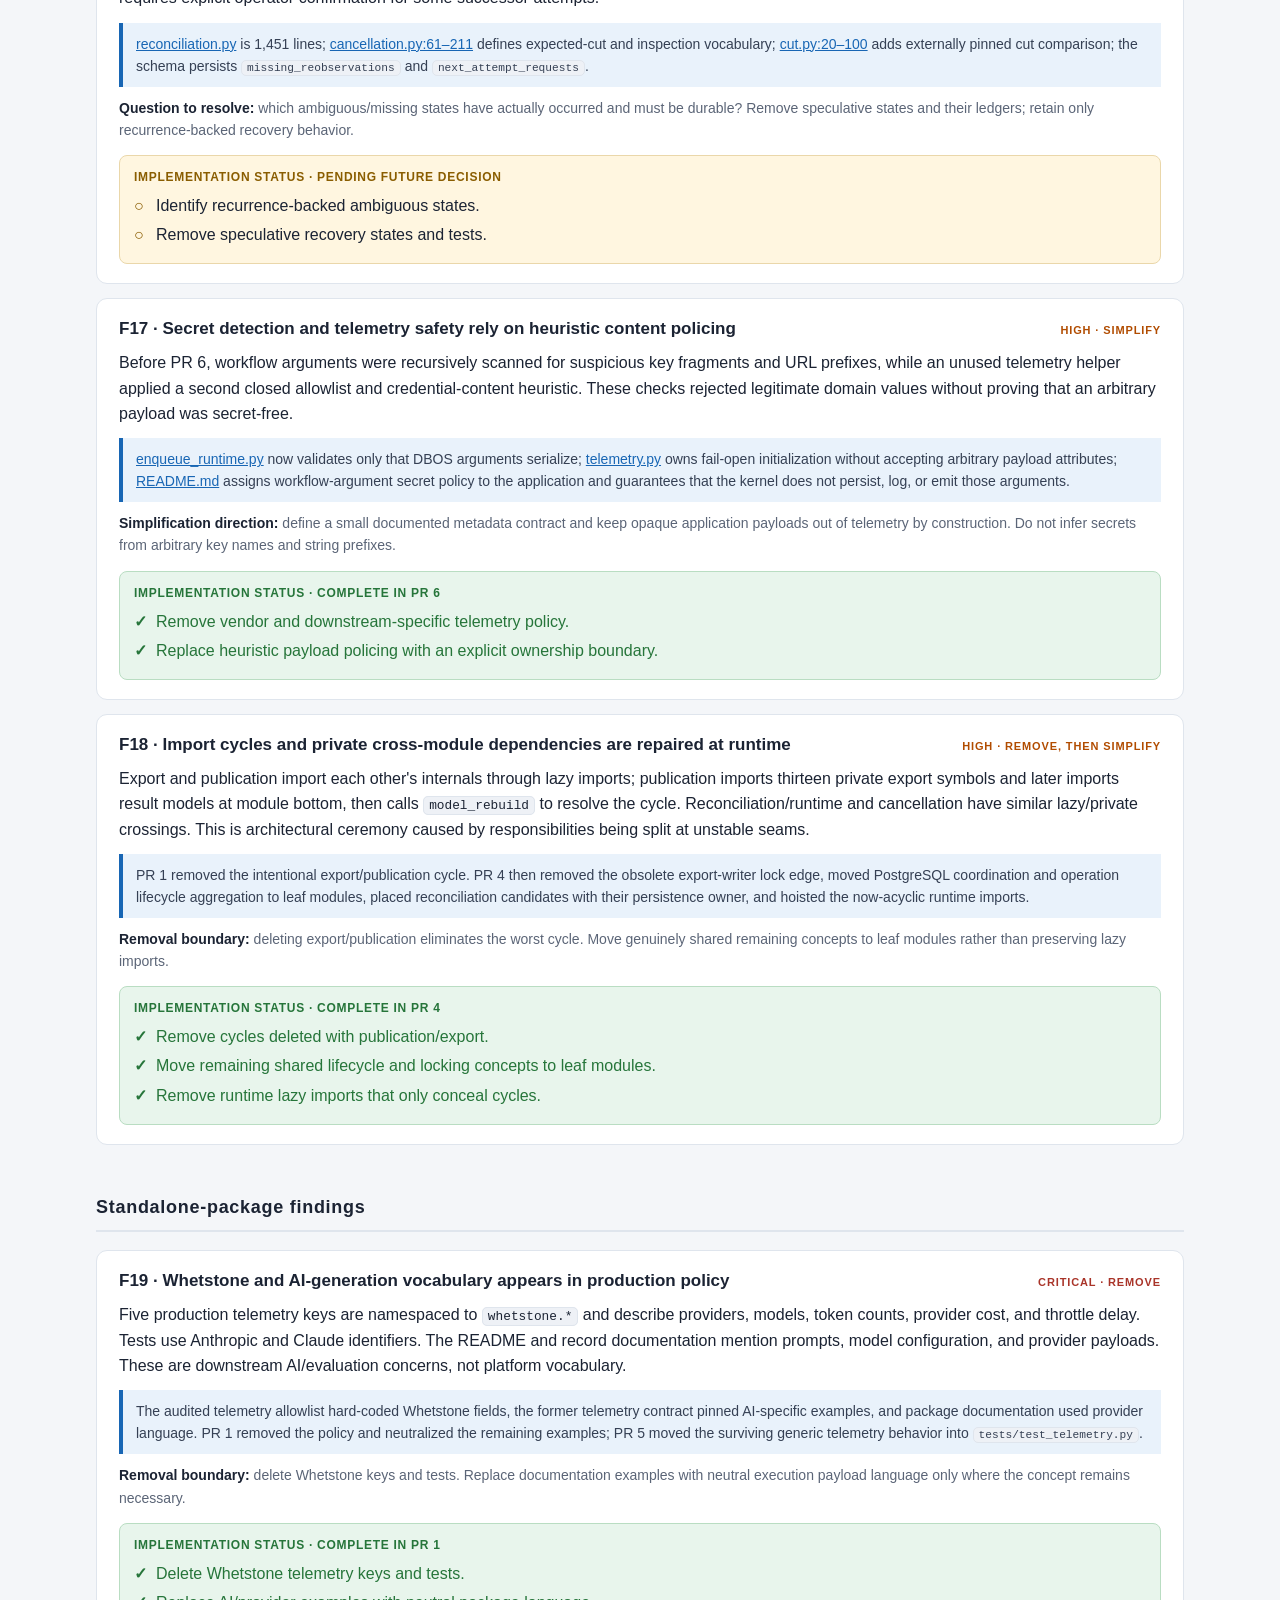
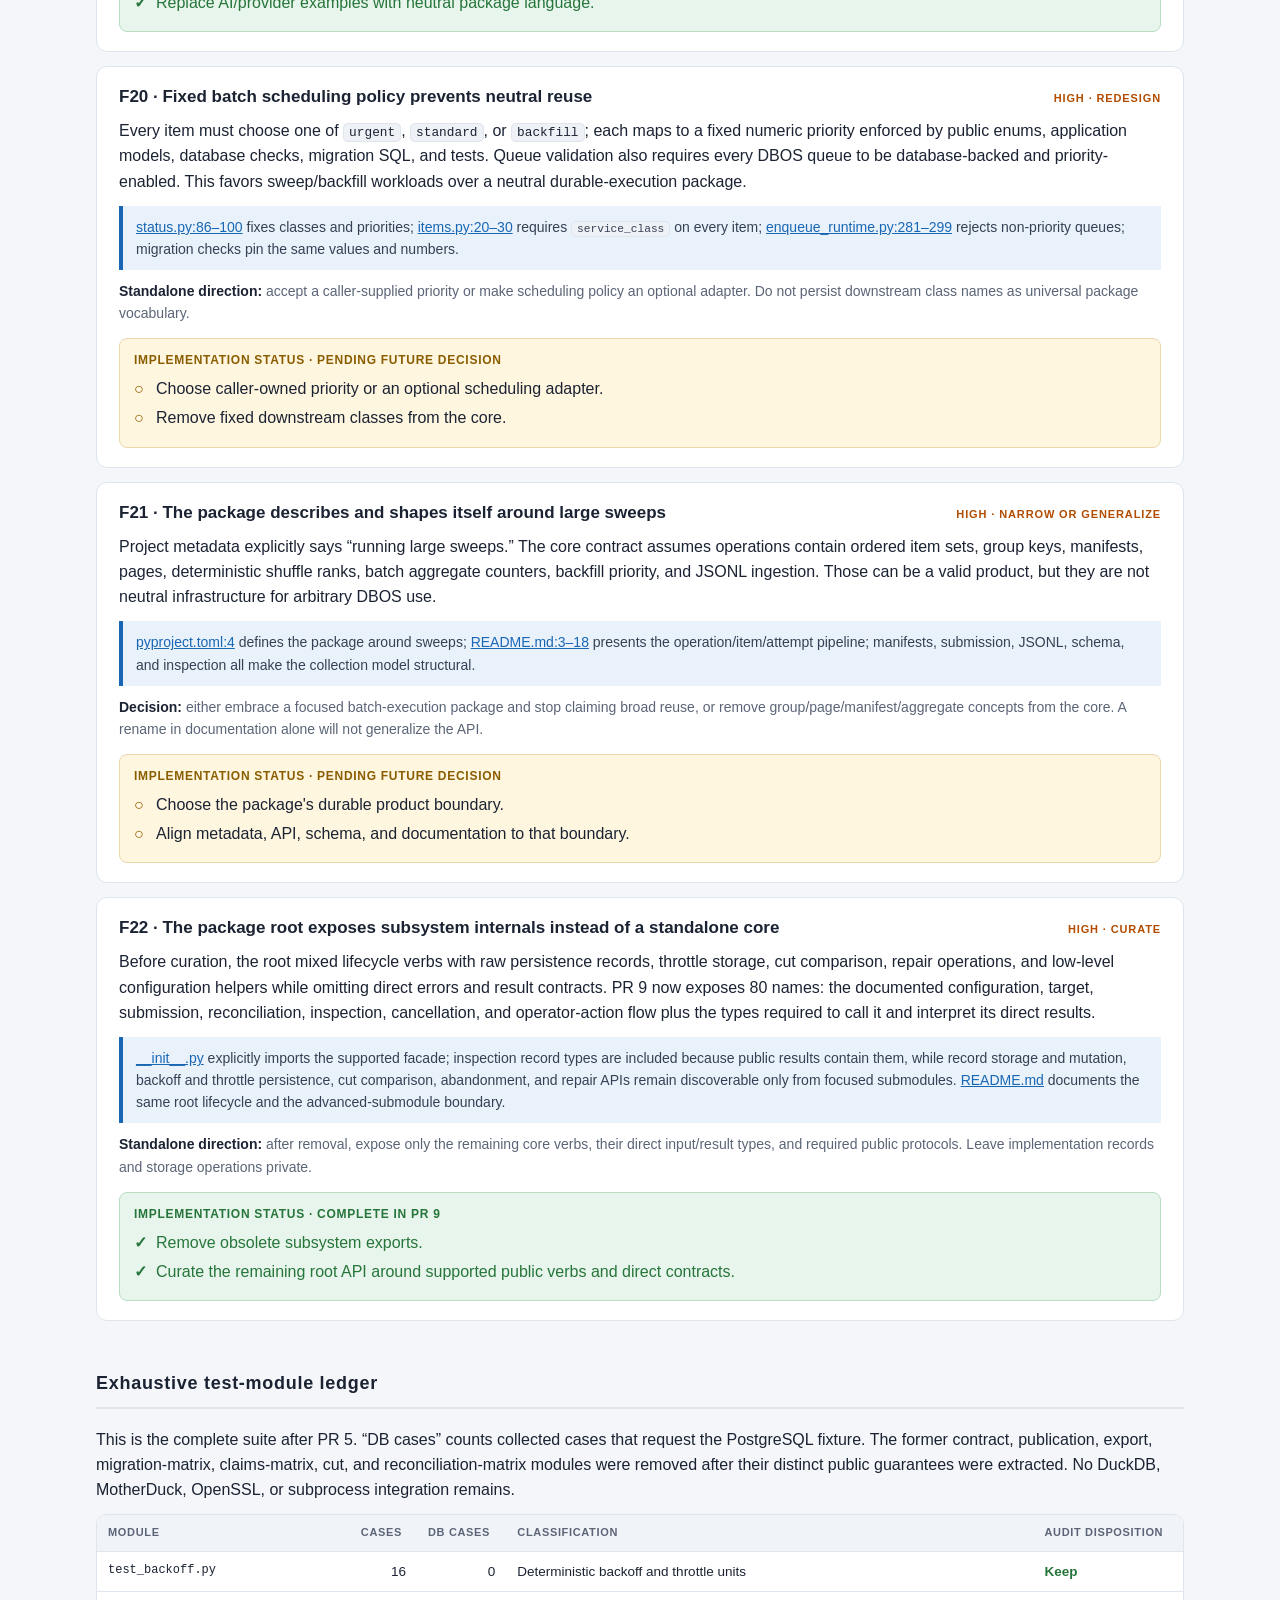
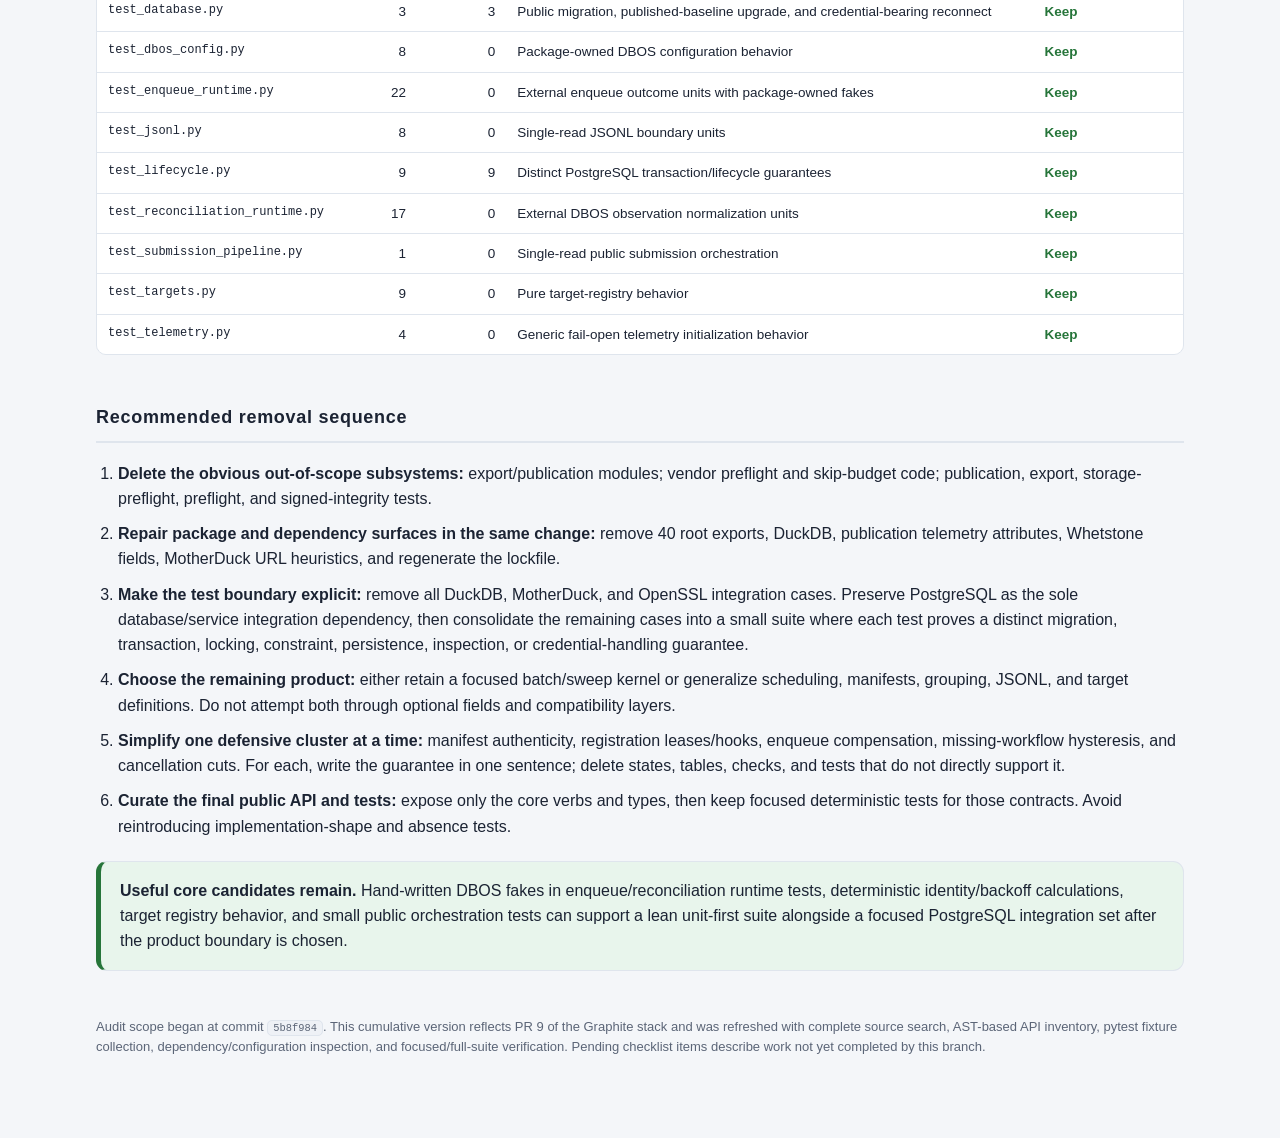
==== commit 466551d7: "Curate the public package facade (#38) Curate the public package facade  Record curated public facad" ====
--- a/repo-scope-audit.html
+++ b/repo-scope-audit.html
@@ -200,7 +200,8 @@
     PR 6 replaced heuristic payload policing with an explicit application-owned workflow-argument boundary. Findings outside
     the approved cleanup layers remain highlighted below as future decisions. PR 7 retained resumable registration while
     removing caller-owned transaction hooks and their persisted classification state. PR 8 made the runtime target the single
-    caller-authored definition and derives its persisted reference without changing legacy no-hook digests.
+    caller-authored definition and derives its persisted reference without changing legacy no-hook digests. PR 9 curated the
+    root facade around the documented lifecycle while leaving advanced mechanisms in their responsibility modules.
   </div>
 
   <div class="note warn" style="margin-top: 18px;">
@@ -212,8 +213,8 @@
   <div class="summary-grid" aria-label="Audit summary">
     <div class="metric"><span class="value">0</span><span class="label">DuckDB/MotherDuck/OpenSSL integration paths remaining</span></div>
     <div class="metric"><span class="value">12</span><span class="label">high-leverage PostgreSQL cases in the current 97-case suite</span></div>
-    <div class="metric"><span class="value">86</span><span class="label">root exports remaining before final facade curation</span></div>
-    <div class="metric"><span class="value">2,982</span><span class="label">test lines versus 13,043 source lines after PR 8</span></div>
+    <div class="metric"><span class="value">80</span><span class="label">documented lifecycle verbs and their direct root contracts</span></div>
+    <div class="metric"><span class="value">2,984</span><span class="label">test lines versus 13,028 source lines after PR 9</span></div>
   </div>
 
   <nav aria-label="Contents">
@@ -431,7 +432,7 @@
     </div>
     <p>
       The original suite had 97 submodule imports, 145 monkeypatch mentions, 368 schema references, and 333 direct SQL calls.
-      The current suite has 97 collected cases in 2,998 lines. Its deterministic units target responsibility modules, while
+      The current suite has 97 collected cases in 2,984 lines. Its deterministic units target responsibility modules, while
       only 12 PostgreSQL cases cross the storage boundary and explicit database setup remains limited to representative persisted
       integrity evidence.
     </p>
@@ -509,15 +510,16 @@
       <span class="severity decision">Decision required</span>
     </div>
     <p>
-      One submission freezes format versions, target digests, per-item recipe digests, per-page digests, an all-items digest,
-      an operation-recipe digest, and a final manifest digest. Submission then rereads and recomputes the entire chain.
-      The JSONL adapter adds inode/device/size/mtime identity, content SHA-256, byte length, byte offsets, and before/after
-      identity checks around reads and hashing.
-    </p>
-    <div class="evidence">
-      <a href="src/dr_platform/manifests.py">manifests.py:22–125</a> defines versioned, self-hashing manifests;
-      <a href="src/dr_platform/submission.py">submission.py:274–351, 954–1075</a> computes and revalidates the digest tree;
-      <a href="src/dr_platform/jsonl.py">jsonl.py:68–167, 194–250, 335–352</a> adds filesystem drift detection.
+      At the audit baseline, a separate preparation layer froze format versions, target digests, per-item recipe digests,
+      per-page digests, an all-items digest, an operation-recipe digest, and a final manifest digest. Submission reread and
+      recomputed that chain. The former JSONL adapter also recorded inode/device/size/mtime identity, content SHA-256, byte
+      length, byte offsets, and before/after identity checks around reads and hashing.
+    </p>
+    <div class="evidence">
+      The baseline inventory recorded those removed paths. In the current tree,
+      <a href="src/dr_platform/jsonl.py">jsonl.py</a> reads and validates the source once, while
+      <a href="src/dr_platform/submission.py">submission.py</a> validates the committed prefix only when resumable
+      registration continues. Neither module retains filesystem fingerprints, a manifest digest tree, or a second source read.
     </div>
     <p class="remove"><strong>Resolved contract:</strong> submission owns one authoritative read, validates caller input at that
       boundary, and persists only runtime identity and resumable-registration state. It does not defend against caller mutation
@@ -748,18 +750,21 @@
       <span class="severity high">High · curate</span>
     </div>
     <p>
-      The README describes a small flow—register, submit, reconcile/wait, inspect, cancel—but <code>dr_platform.__all__</code>
-      contains 132 names. Export/publication contribute 40; backoff contributes 14. Conversely, several protocols accepted by
-      public functions are not root-exported, so the root is simultaneously too wide and incomplete.
-    </p>
-    <div class="evidence">
-      <a href="src/dr_platform/__init__.py">__init__.py:1–294</a> flattens records, statuses, publication recovery models,
-      projection schemas, local pin operations, telemetry capture, and throttle operations into one namespace.
+      Before curation, the root mixed lifecycle verbs with raw persistence records, throttle storage, cut comparison, repair
+      operations, and low-level configuration helpers while omitting direct errors and result contracts. PR 9 now exposes 80
+      names: the documented configuration, target, submission, reconciliation, inspection, cancellation, and operator-action
+      flow plus the types required to call it and interpret its direct results.
+    </p>
+    <div class="evidence">
+      <a href="src/dr_platform/__init__.py">__init__.py</a> explicitly imports the supported facade; inspection record types
+      are included because public results contain them, while record storage and mutation, backoff and throttle persistence,
+      cut comparison, abandonment, and repair APIs remain discoverable only from focused submodules.
+      <a href="README.md">README.md</a> documents the same root lifecycle and the advanced-submodule boundary.
     </div>
     <p class="remove"><strong>Standalone direction:</strong> after removal, expose only the remaining core verbs, their direct
       input/result types, and required public protocols. Leave implementation records and storage operations private.</p>
-    <div class="progress"><div class="progress-title">Implementation status · In progress</div><ul class="checklist">
-      <li class="done">Remove obsolete subsystem exports.</li><li>Curate the remaining root API around supported public verbs and types.</li>
+    <div class="progress complete"><div class="progress-title">Implementation status · Complete in PR 9</div><ul class="checklist">
+      <li class="done">Remove obsolete subsystem exports.</li><li class="done">Curate the remaining root API around supported public verbs and direct contracts.</li>
     </ul></div>
   </article>
 
@@ -814,7 +819,7 @@
   </div>
 
   <footer>
-    Audit scope began at commit <code>5b8f984</code>. This cumulative version reflects PR 8 of the Graphite stack and was
+    Audit scope began at commit <code>5b8f984</code>. This cumulative version reflects PR 9 of the Graphite stack and was
     refreshed with complete source search, AST-based API inventory, pytest fixture collection, dependency/configuration
     inspection, and focused/full-suite verification. Pending checklist items describe work not yet completed by this branch.
   </footer>
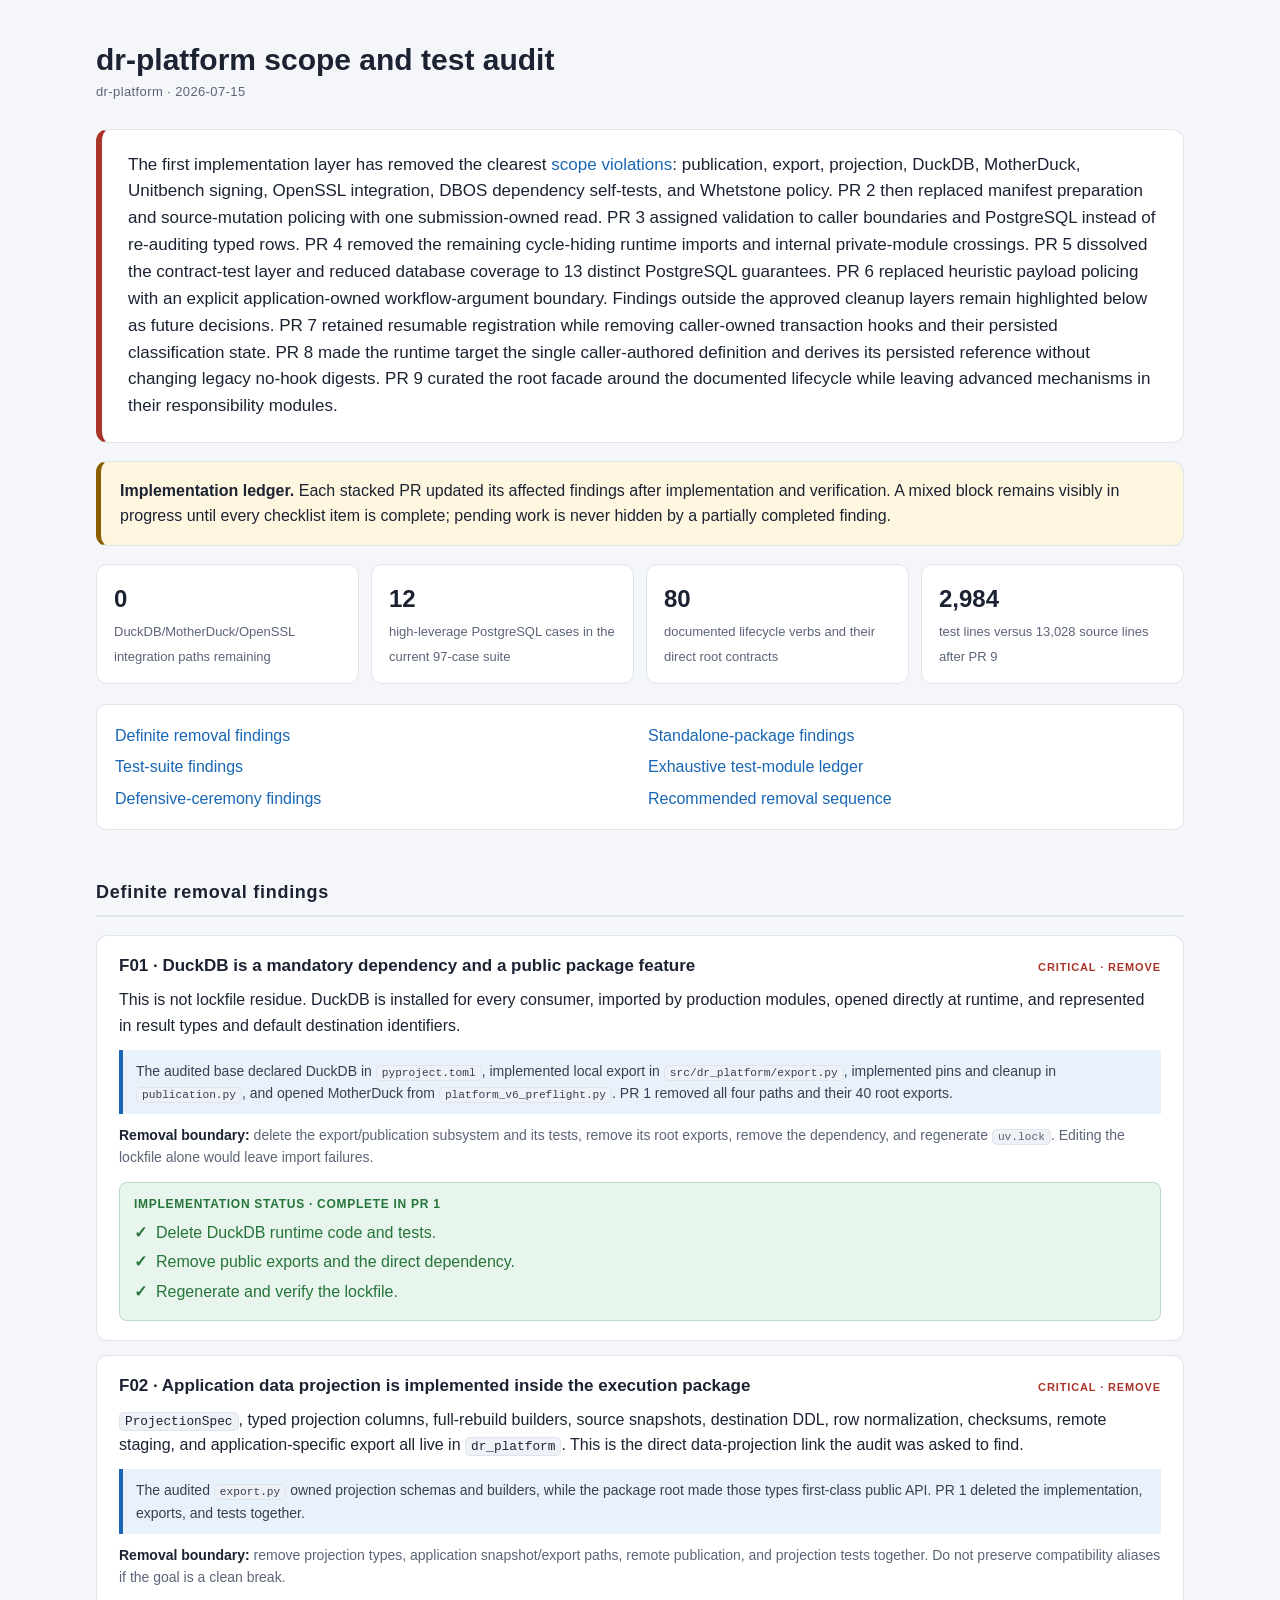
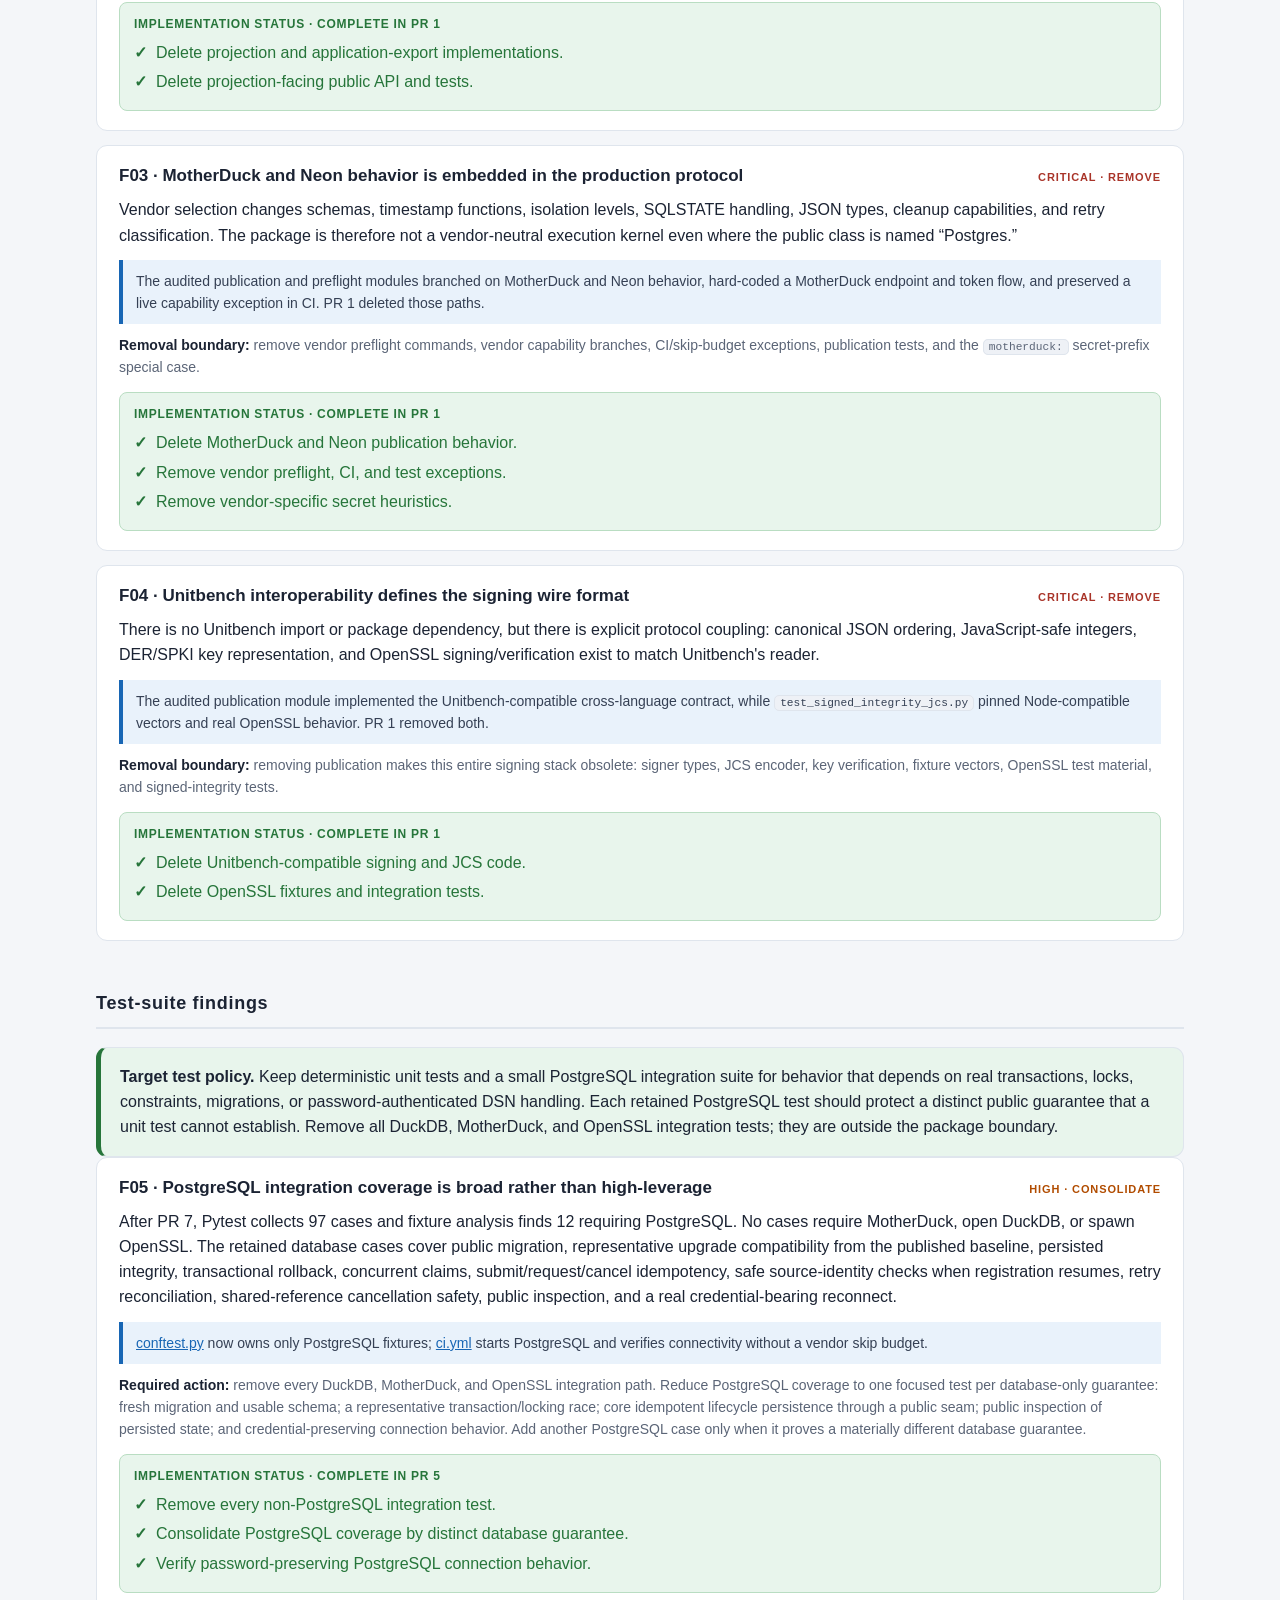
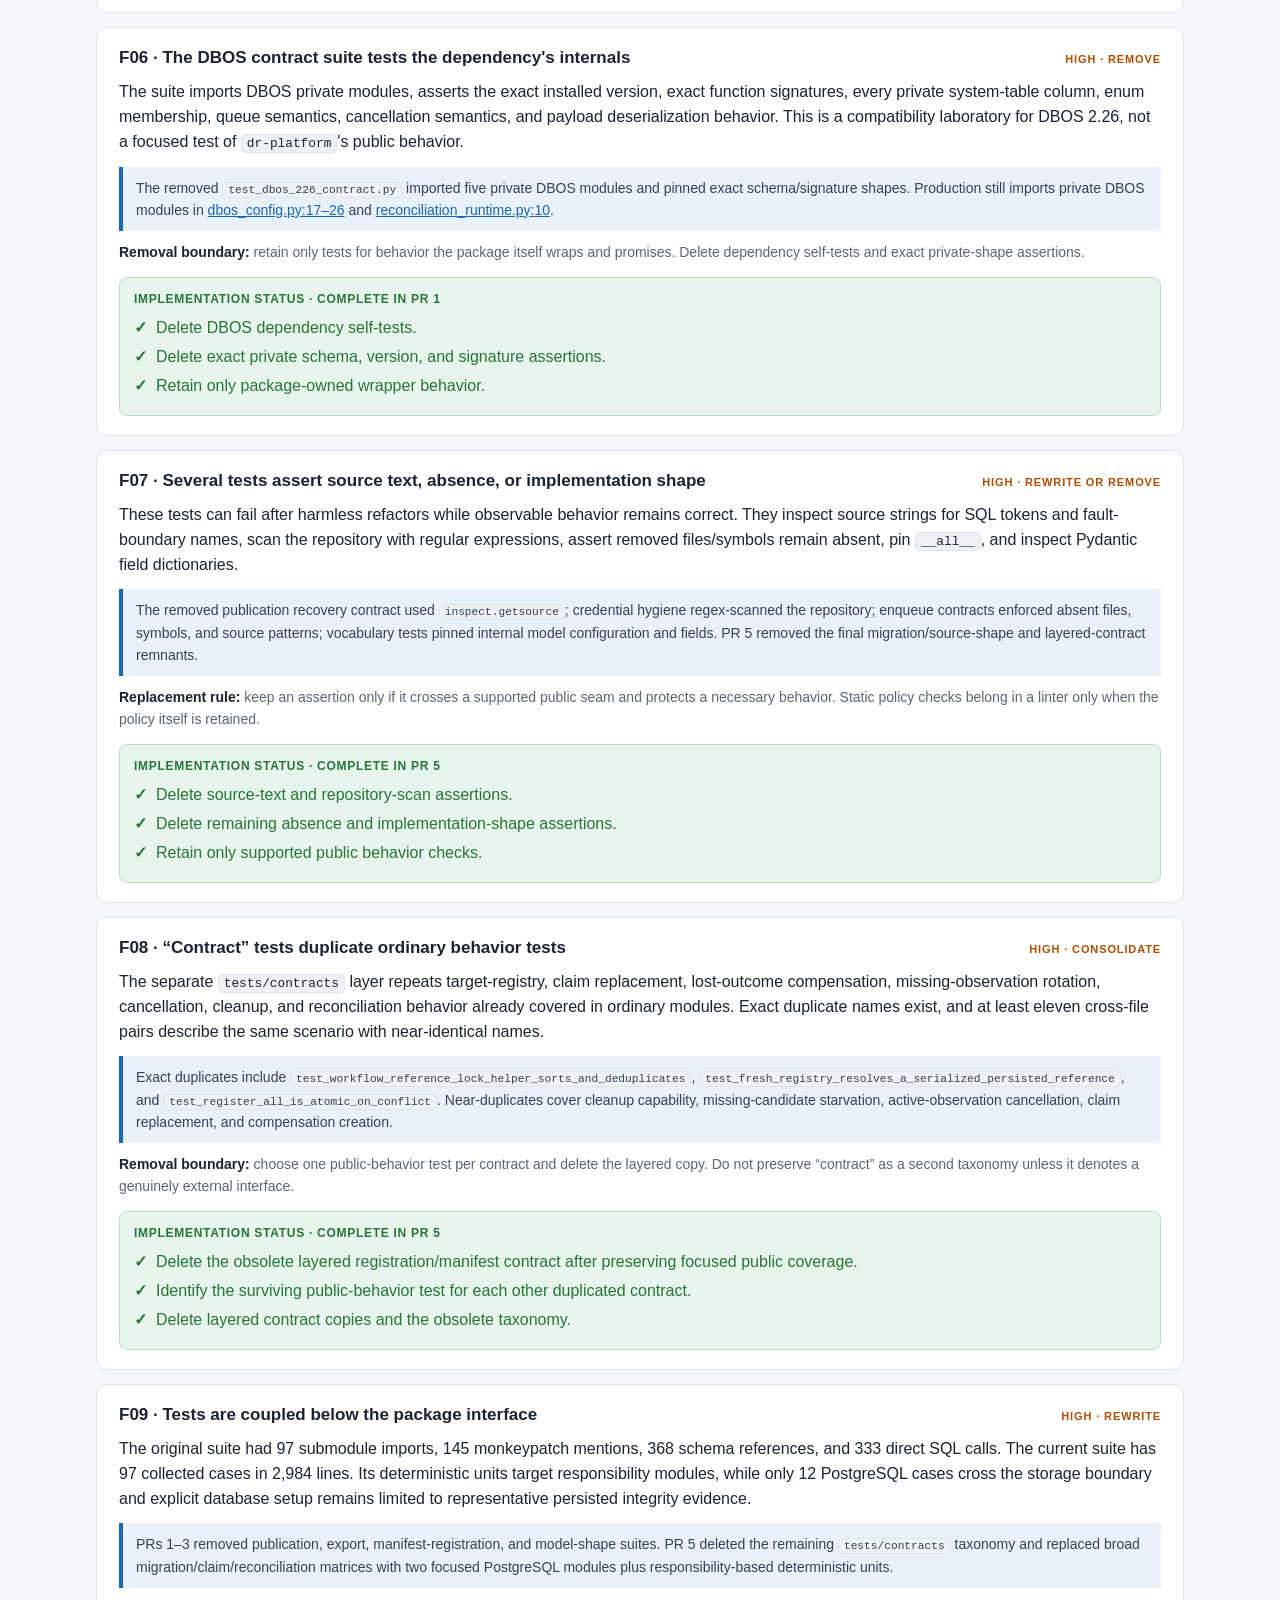
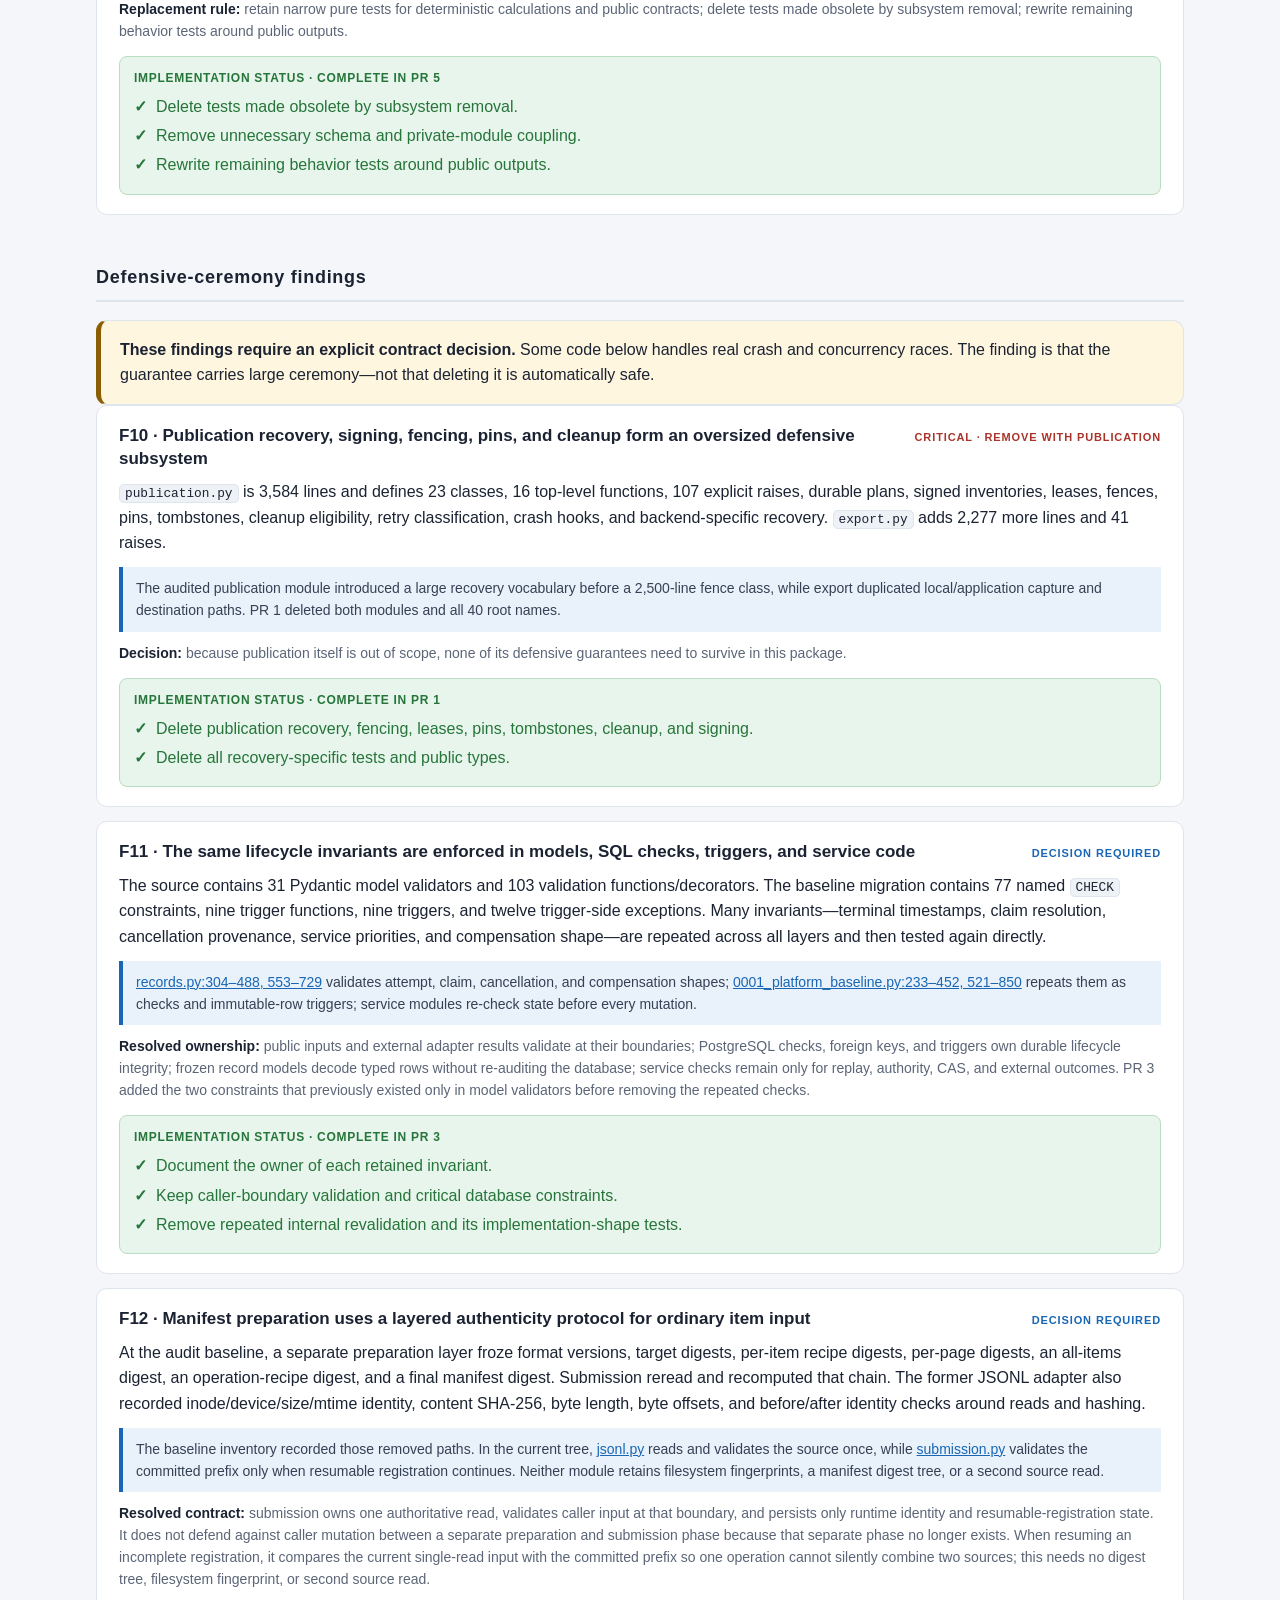
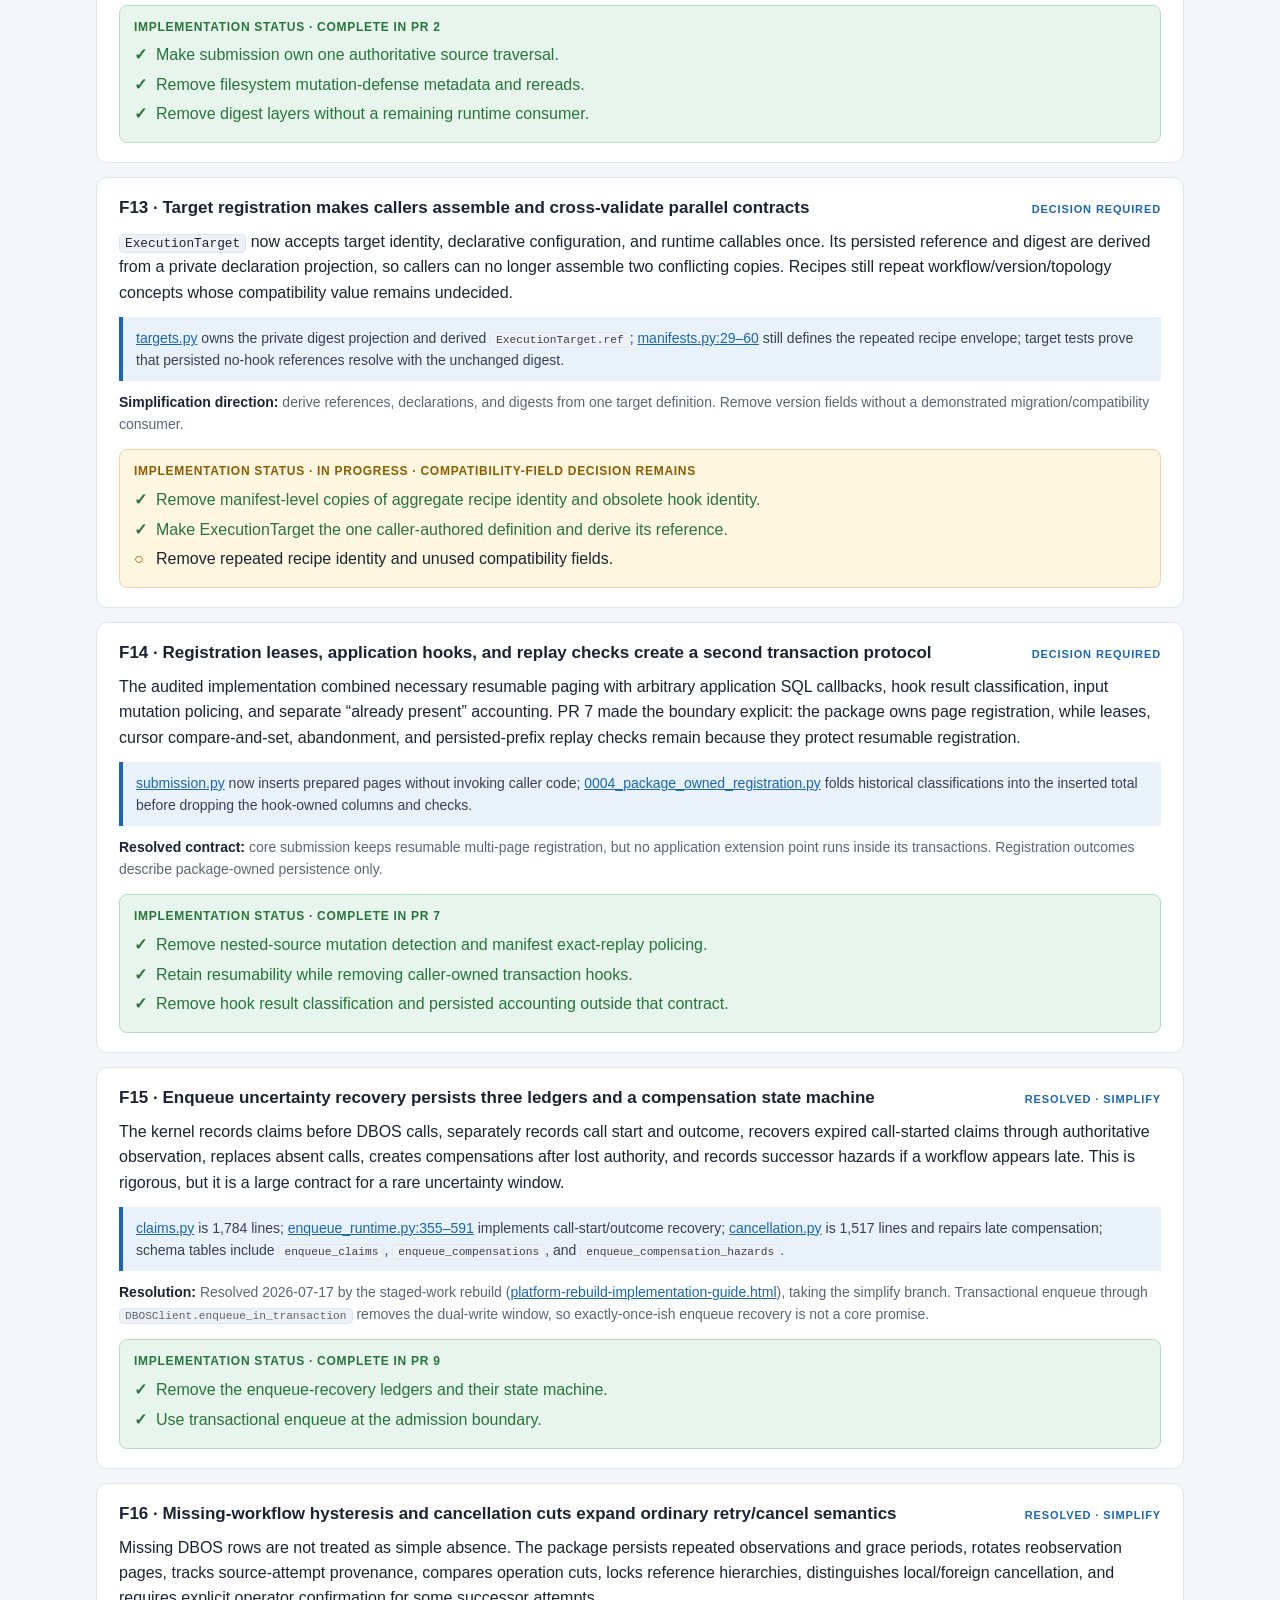
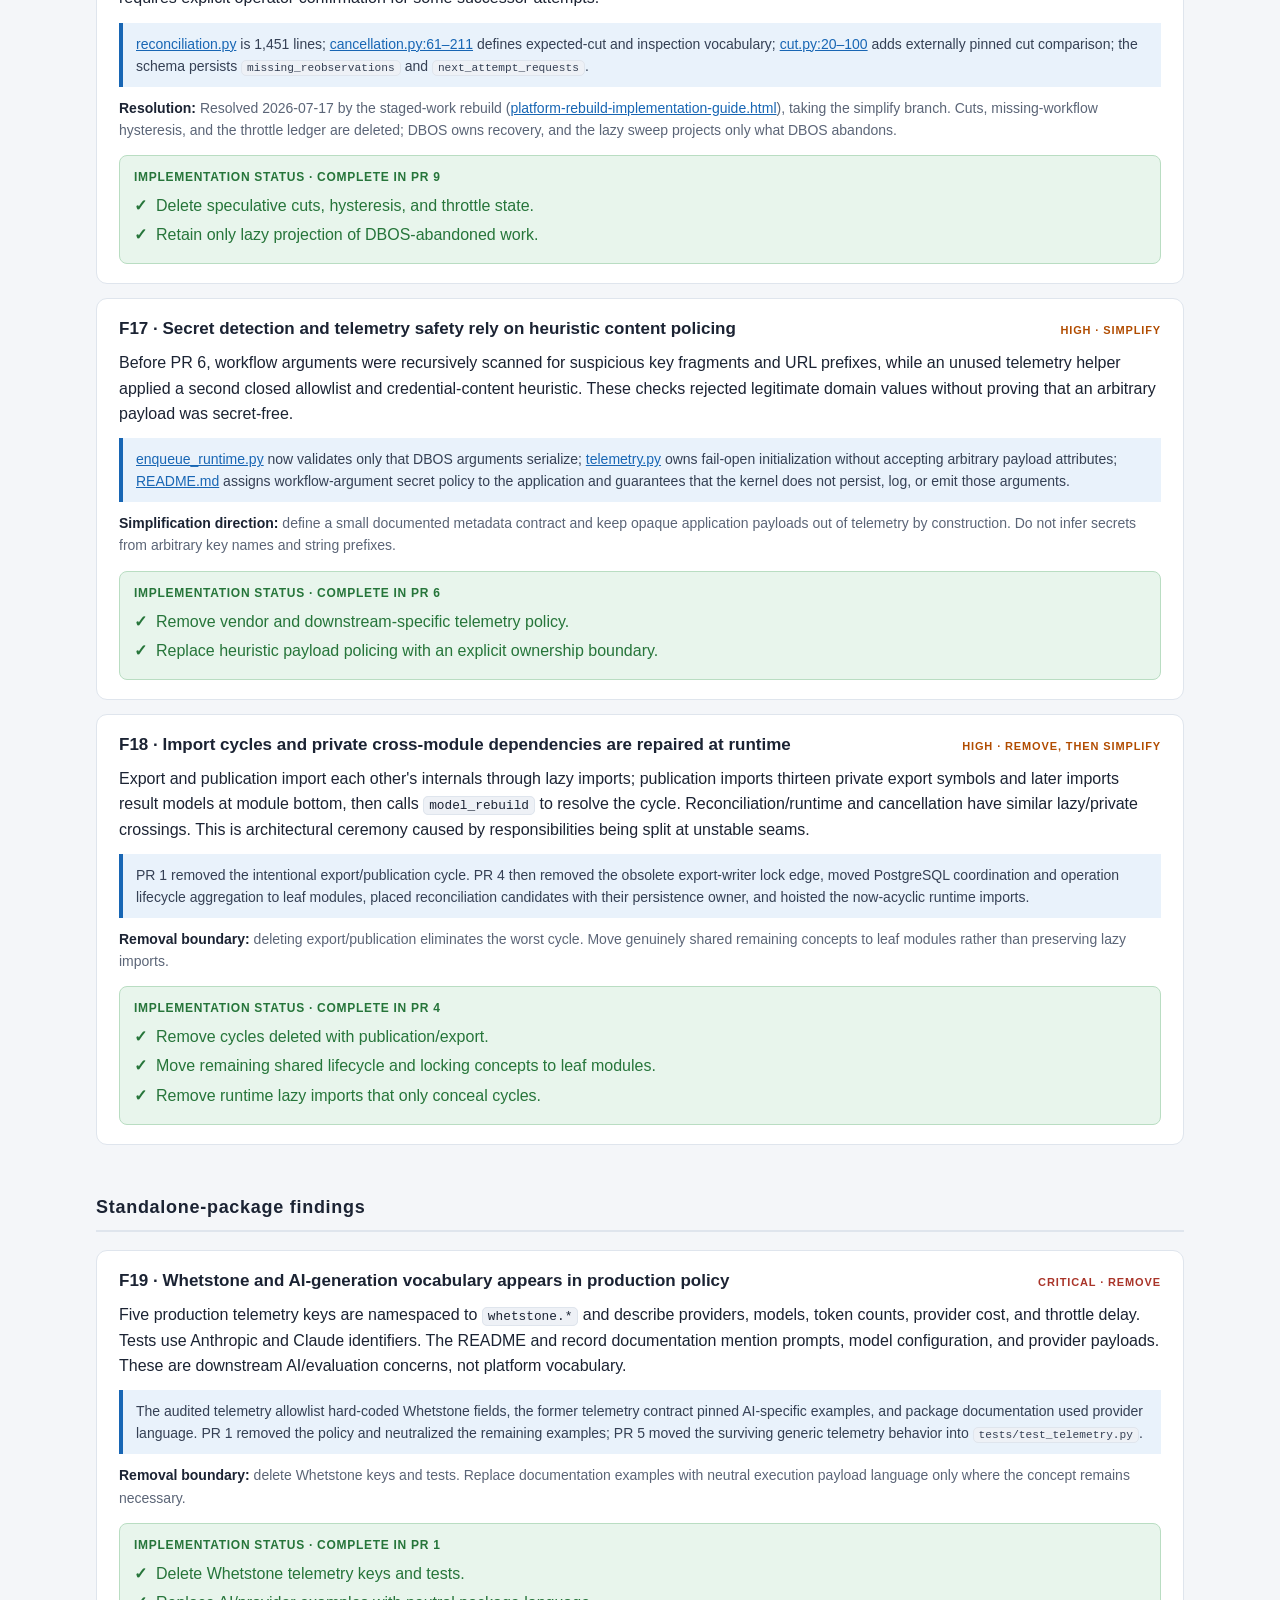
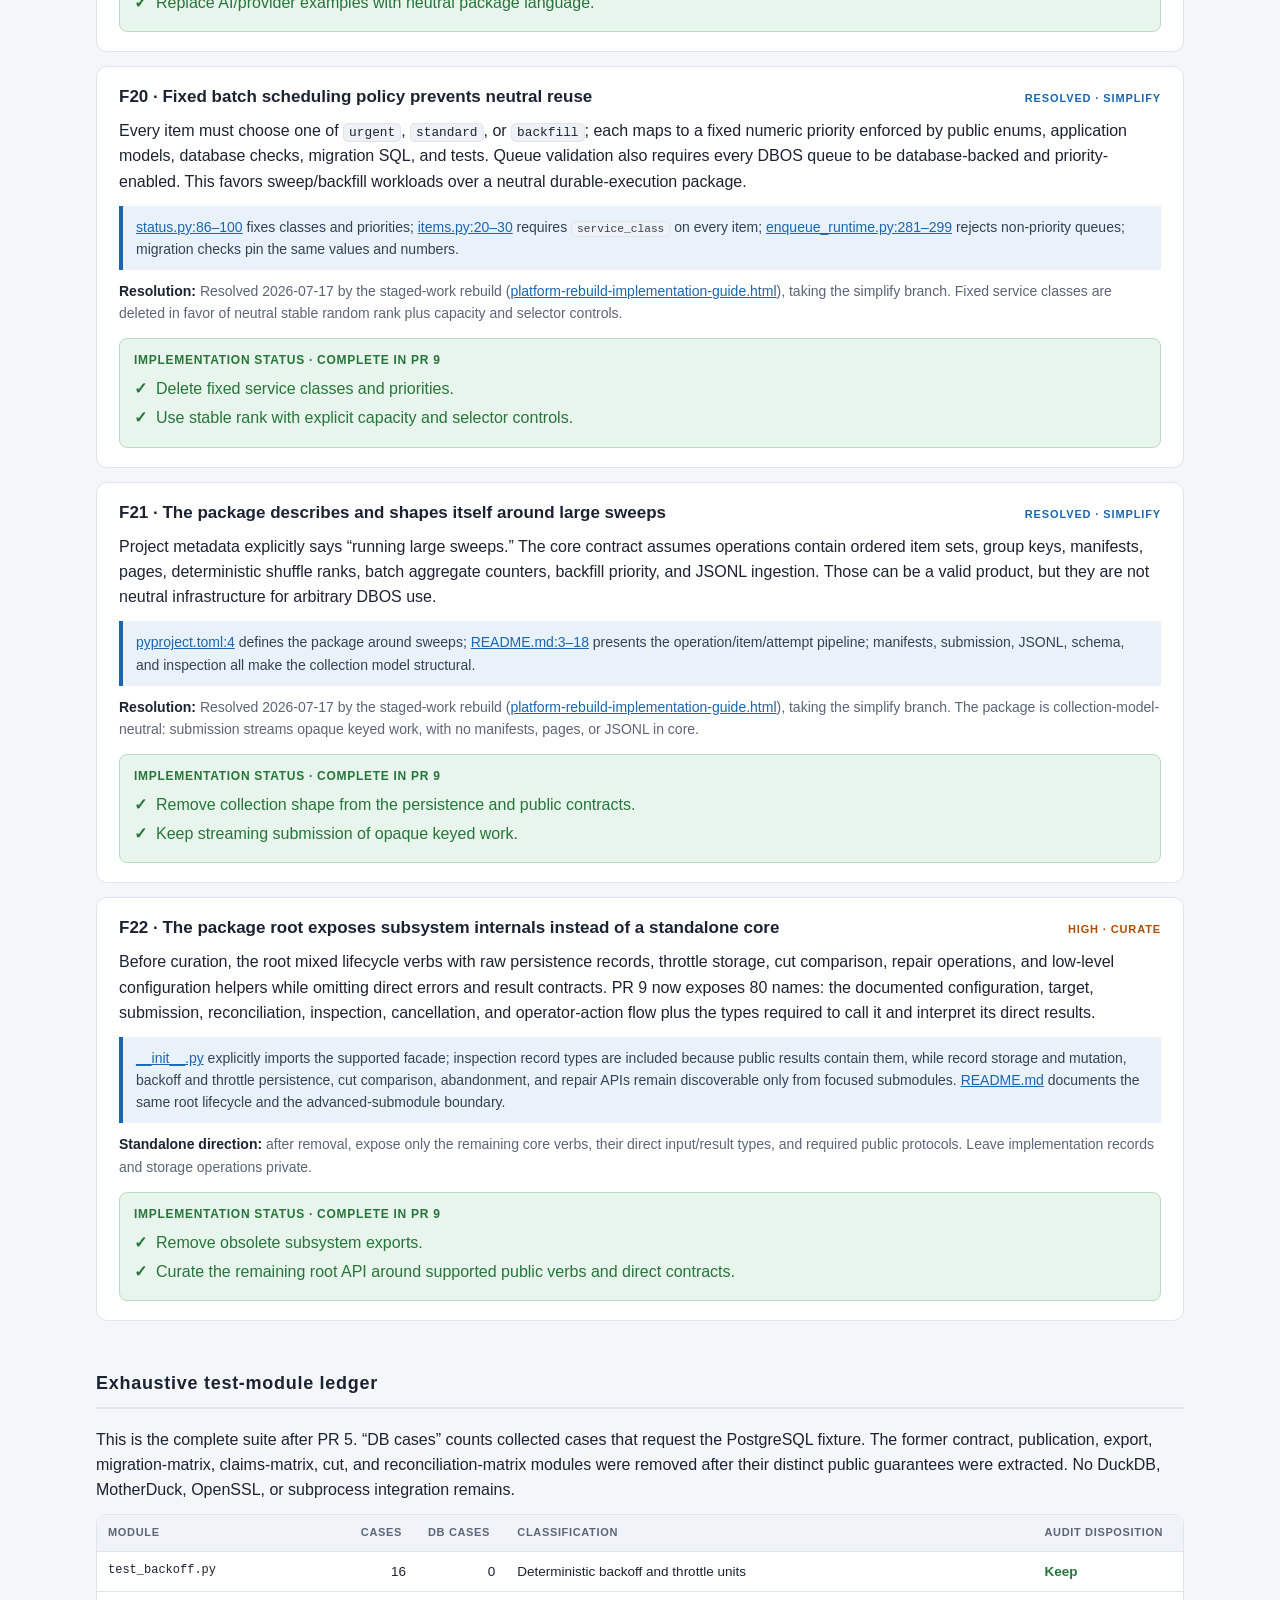
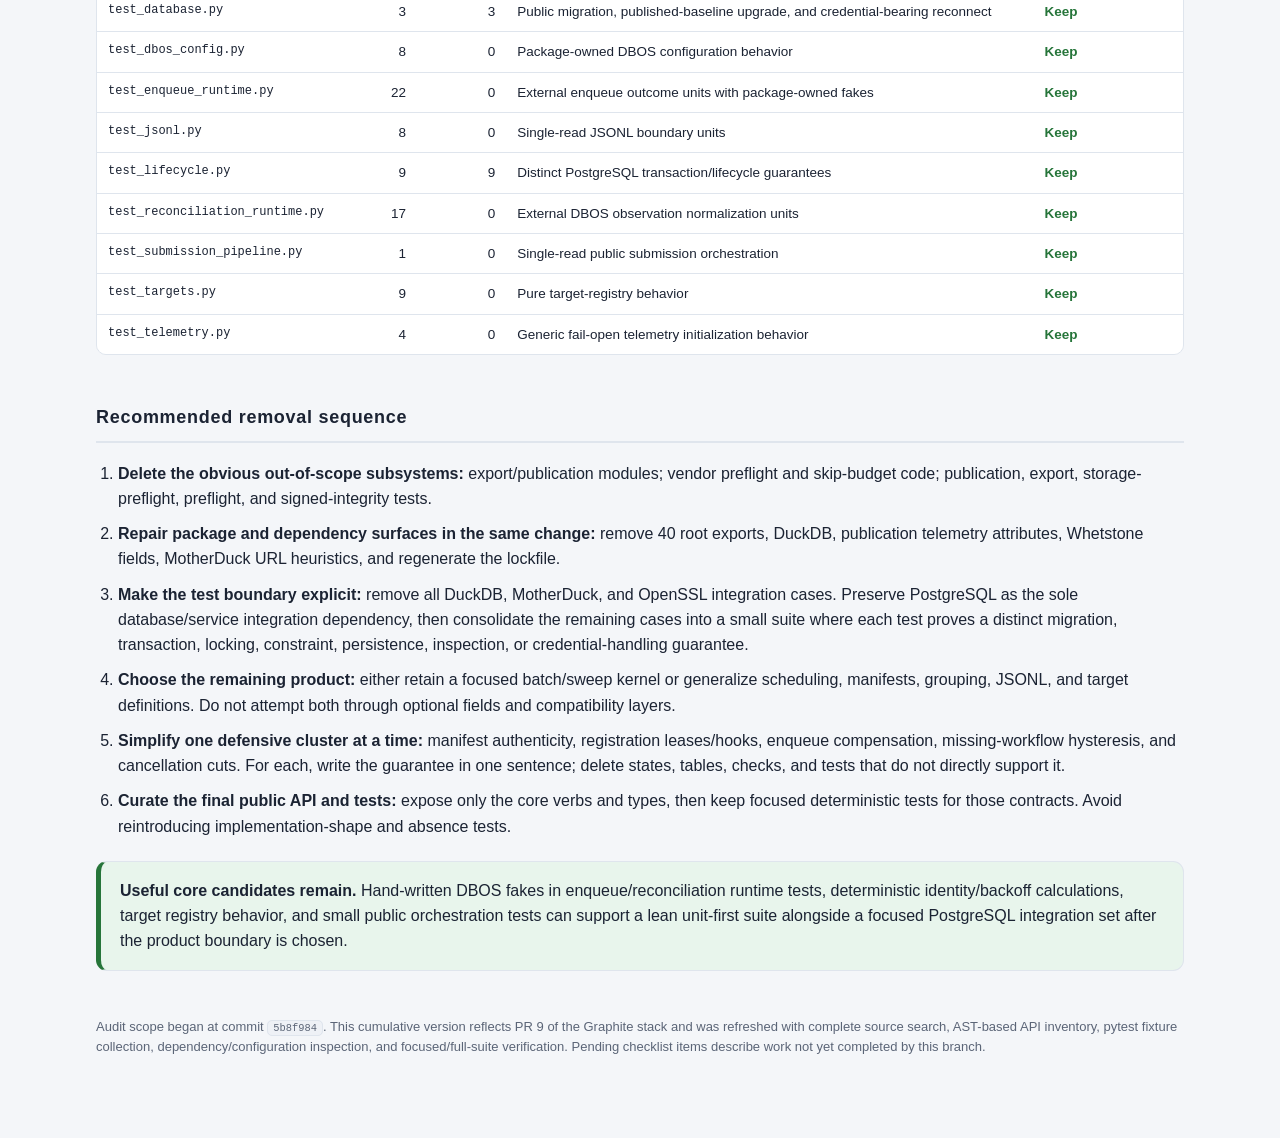
==== commit 04bd0a06: "Delete the superseded kernel and curate the final tests - Remove all legacy kernel modules: manifest" ====
--- a/repo-scope-audit.html
+++ b/repo-scope-audit.html
@@ -582,7 +582,7 @@
   <article class="finding" id="f15">
     <div class="finding-head">
       <h3>F15 · Enqueue uncertainty recovery persists three ledgers and a compensation state machine</h3>
-      <span class="severity decision">Decision required</span>
+      <span class="severity decision">Resolved · simplify</span>
     </div>
     <p>
       The kernel records claims before DBOS calls, separately records call start and outcome, recovers expired call-started
@@ -596,18 +596,19 @@
       schema tables include <code>enqueue_claims</code>, <code>enqueue_compensations</code>, and
       <code>enqueue_compensation_hazards</code>.
     </div>
-    <p class="remove"><strong>Question to resolve:</strong> is exactly-once-ish recovery across a crash between DBOS enqueue and
-      local outcome persistence a core promise? If not, a simpler idempotent DBOS workflow ID plus retry policy can replace much
-      of this protocol. If yes, keep it and stop describing its checks as incidental defense.</p>
-    <div class="progress"><div class="progress-title">Implementation status · Pending future decision</div><ul class="checklist">
-      <li>Decide whether lost-outcome recovery is a core promise.</li><li>Keep or remove ledgers consistently with that decision.</li>
+    <p class="remove"><strong>Resolution:</strong> Resolved 2026-07-17 by the staged-work rebuild
+      (<a href="platform-rebuild-implementation-guide.html">platform-rebuild-implementation-guide.html</a>), taking the simplify
+      branch. Transactional enqueue through <code>DBOSClient.enqueue_in_transaction</code> removes the dual-write window, so
+      exactly-once-ish enqueue recovery is not a core promise.</p>
+    <div class="progress complete"><div class="progress-title">Implementation status · Complete in PR 9</div><ul class="checklist">
+      <li class="done">Remove the enqueue-recovery ledgers and their state machine.</li><li class="done">Use transactional enqueue at the admission boundary.</li>
     </ul></div>
   </article>
 
   <article class="finding" id="f16">
     <div class="finding-head">
       <h3>F16 · Missing-workflow hysteresis and cancellation cuts expand ordinary retry/cancel semantics</h3>
-      <span class="severity decision">Decision required</span>
+      <span class="severity decision">Resolved · simplify</span>
     </div>
     <p>
       Missing DBOS rows are not treated as simple absence. The package persists repeated observations and grace periods,
@@ -620,10 +621,12 @@
       <a href="src/dr_platform/cut.py">cut.py:20–100</a> adds externally pinned cut comparison;
       the schema persists <code>missing_reobservations</code> and <code>next_attempt_requests</code>.
     </div>
-    <p class="remove"><strong>Question to resolve:</strong> which ambiguous/missing states have actually occurred and must be
-      durable? Remove speculative states and their ledgers; retain only recurrence-backed recovery behavior.</p>
-    <div class="progress"><div class="progress-title">Implementation status · Pending future decision</div><ul class="checklist">
-      <li>Identify recurrence-backed ambiguous states.</li><li>Remove speculative recovery states and tests.</li>
+    <p class="remove"><strong>Resolution:</strong> Resolved 2026-07-17 by the staged-work rebuild
+      (<a href="platform-rebuild-implementation-guide.html">platform-rebuild-implementation-guide.html</a>), taking the simplify
+      branch. Cuts, missing-workflow hysteresis, and the throttle ledger are deleted; DBOS owns recovery, and the lazy sweep
+      projects only what DBOS abandons.</p>
+    <div class="progress complete"><div class="progress-title">Implementation status · Complete in PR 9</div><ul class="checklist">
+      <li class="done">Delete speculative cuts, hysteresis, and throttle state.</li><li class="done">Retain only lazy projection of DBOS-abandoned work.</li>
     </ul></div>
   </article>
 
@@ -701,7 +704,7 @@
   <article class="finding" id="f20">
     <div class="finding-head">
       <h3>F20 · Fixed batch scheduling policy prevents neutral reuse</h3>
-      <span class="severity high">High · redesign</span>
+      <span class="severity decision">Resolved · simplify</span>
     </div>
     <p>
       Every item must choose one of <code>urgent</code>, <code>standard</code>, or <code>backfill</code>; each maps to a fixed numeric
@@ -715,17 +718,18 @@
       <a href="src/dr_platform/enqueue_runtime.py">enqueue_runtime.py:281–299</a> rejects non-priority queues;
       migration checks pin the same values and numbers.
     </div>
-    <p class="remove"><strong>Standalone direction:</strong> accept a caller-supplied priority or make scheduling policy an
-      optional adapter. Do not persist downstream class names as universal package vocabulary.</p>
-    <div class="progress"><div class="progress-title">Implementation status · Pending future decision</div><ul class="checklist">
-      <li>Choose caller-owned priority or an optional scheduling adapter.</li><li>Remove fixed downstream classes from the core.</li>
+    <p class="remove"><strong>Resolution:</strong> Resolved 2026-07-17 by the staged-work rebuild
+      (<a href="platform-rebuild-implementation-guide.html">platform-rebuild-implementation-guide.html</a>), taking the simplify
+      branch. Fixed service classes are deleted in favor of neutral stable random rank plus capacity and selector controls.</p>
+    <div class="progress complete"><div class="progress-title">Implementation status · Complete in PR 9</div><ul class="checklist">
+      <li class="done">Delete fixed service classes and priorities.</li><li class="done">Use stable rank with explicit capacity and selector controls.</li>
     </ul></div>
   </article>
 
   <article class="finding" id="f21">
     <div class="finding-head">
       <h3>F21 · The package describes and shapes itself around large sweeps</h3>
-      <span class="severity high">High · narrow or generalize</span>
+      <span class="severity decision">Resolved · simplify</span>
     </div>
     <p>
       Project metadata explicitly says “running large sweeps.” The core contract assumes operations contain ordered item sets,
@@ -737,10 +741,12 @@
       <a href="README.md">README.md:3–18</a> presents the operation/item/attempt pipeline;
       manifests, submission, JSONL, schema, and inspection all make the collection model structural.
     </div>
-    <p class="remove"><strong>Decision:</strong> either embrace a focused batch-execution package and stop claiming broad reuse,
-      or remove group/page/manifest/aggregate concepts from the core. A rename in documentation alone will not generalize the API.</p>
-    <div class="progress"><div class="progress-title">Implementation status · Pending future decision</div><ul class="checklist">
-      <li>Choose the package's durable product boundary.</li><li>Align metadata, API, schema, and documentation to that boundary.</li>
+    <p class="remove"><strong>Resolution:</strong> Resolved 2026-07-17 by the staged-work rebuild
+      (<a href="platform-rebuild-implementation-guide.html">platform-rebuild-implementation-guide.html</a>), taking the simplify
+      branch. The package is collection-model-neutral: submission streams opaque keyed work, with no manifests, pages, or JSONL
+      in core.</p>
+    <div class="progress complete"><div class="progress-title">Implementation status · Complete in PR 9</div><ul class="checklist">
+      <li class="done">Remove collection shape from the persistence and public contracts.</li><li class="done">Keep streaming submission of opaque keyed work.</li>
     </ul></div>
   </article>
 
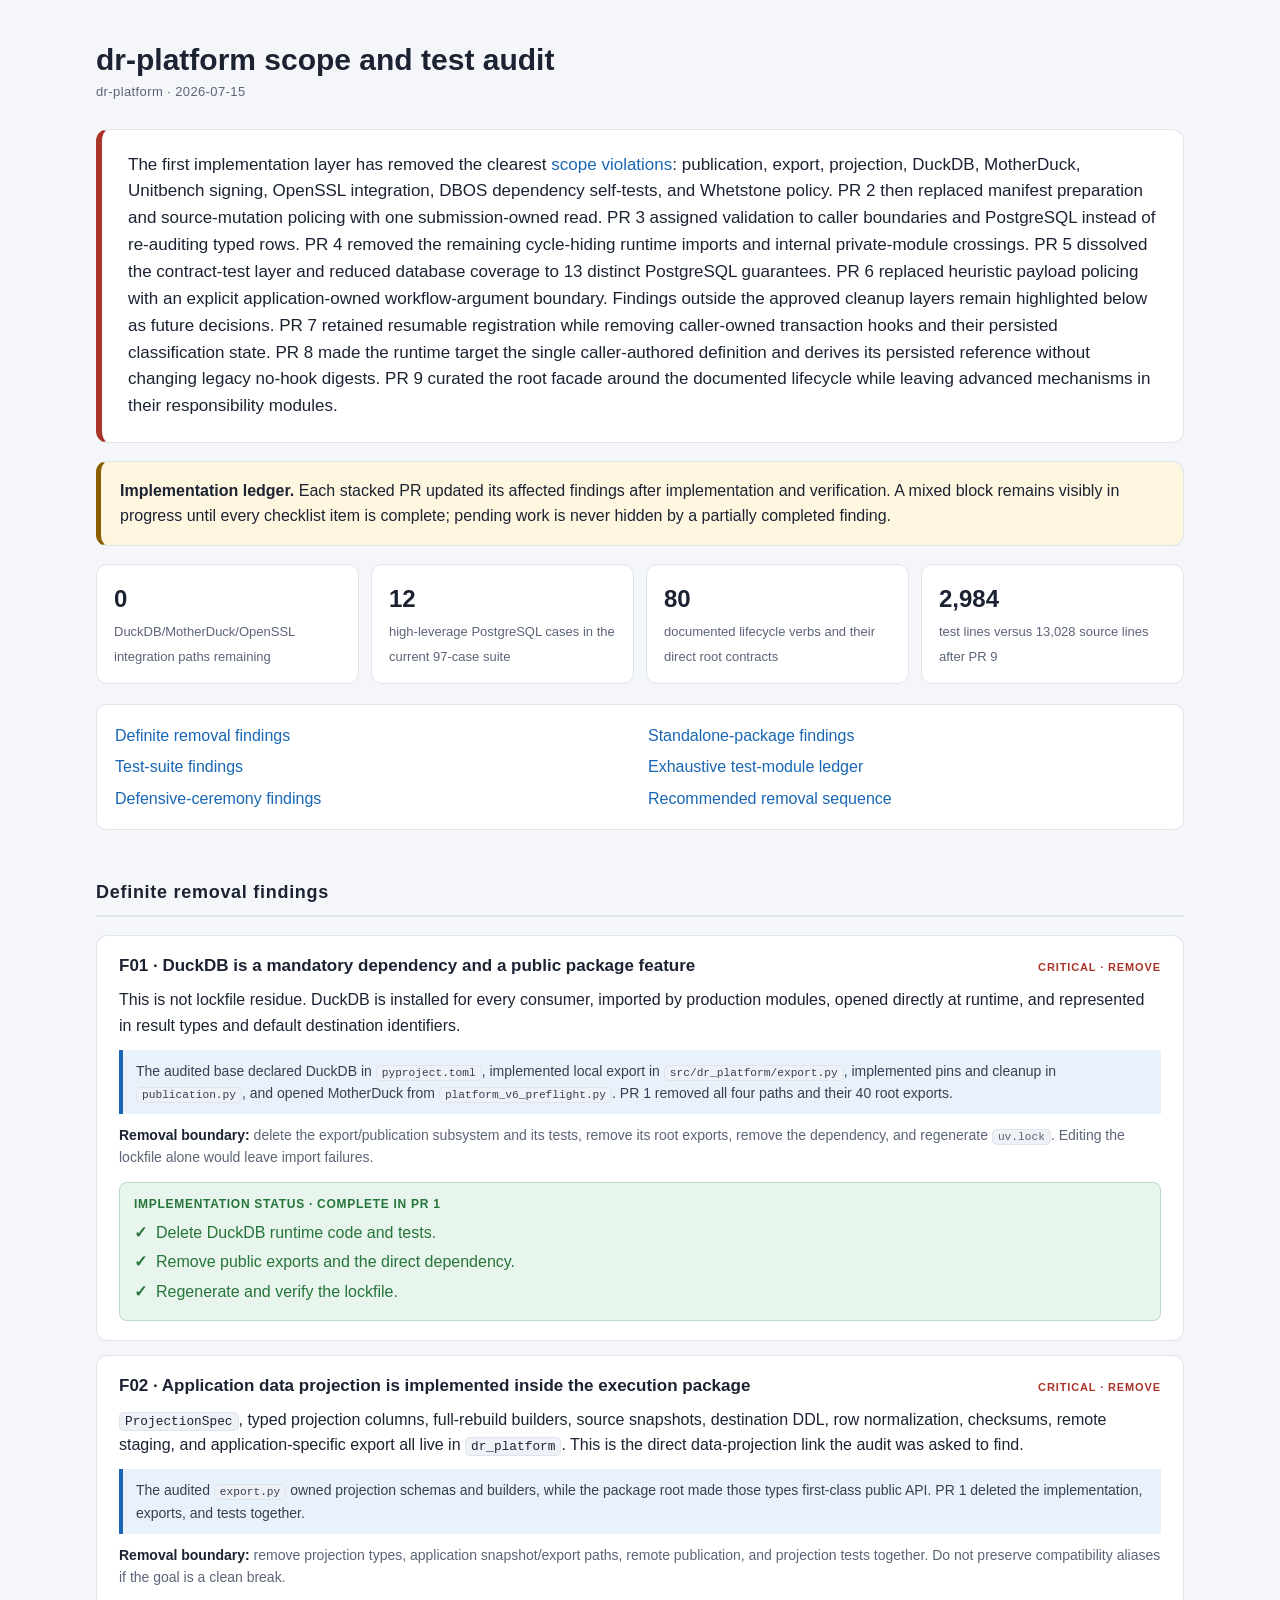
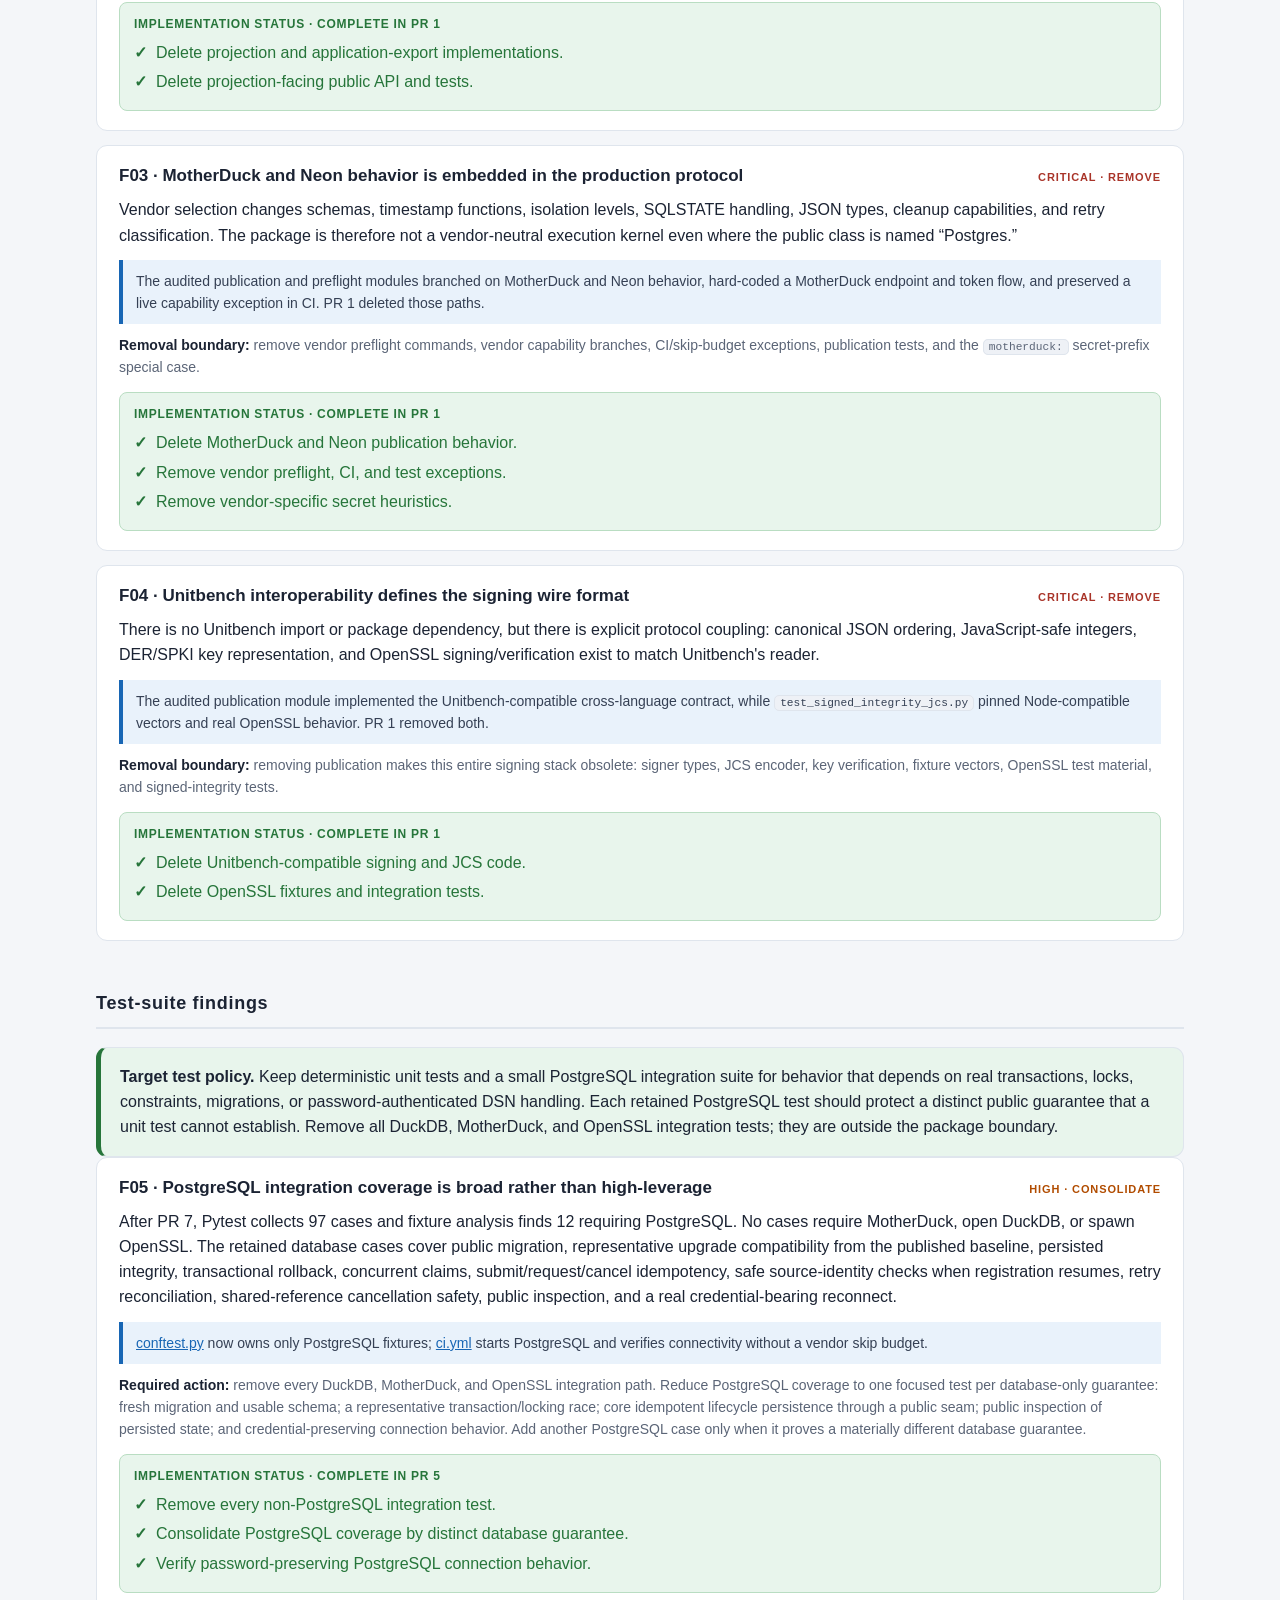
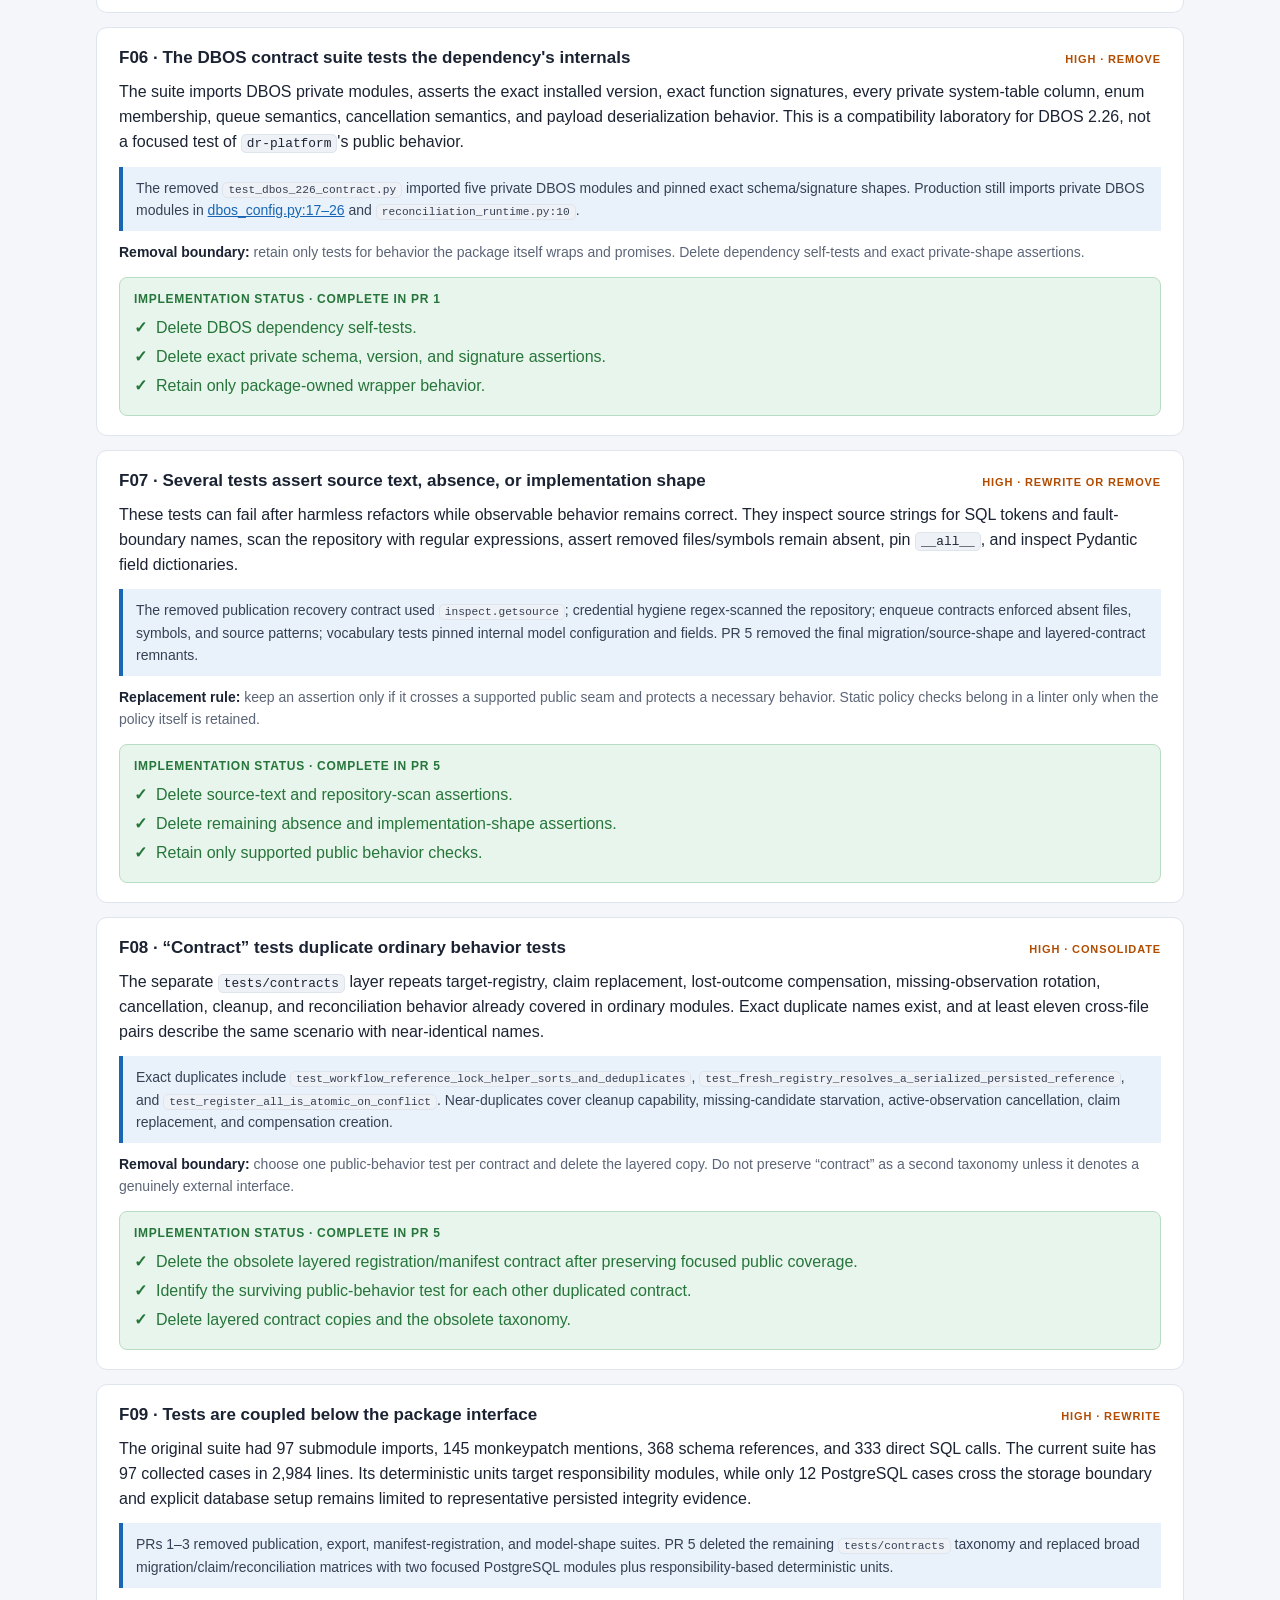
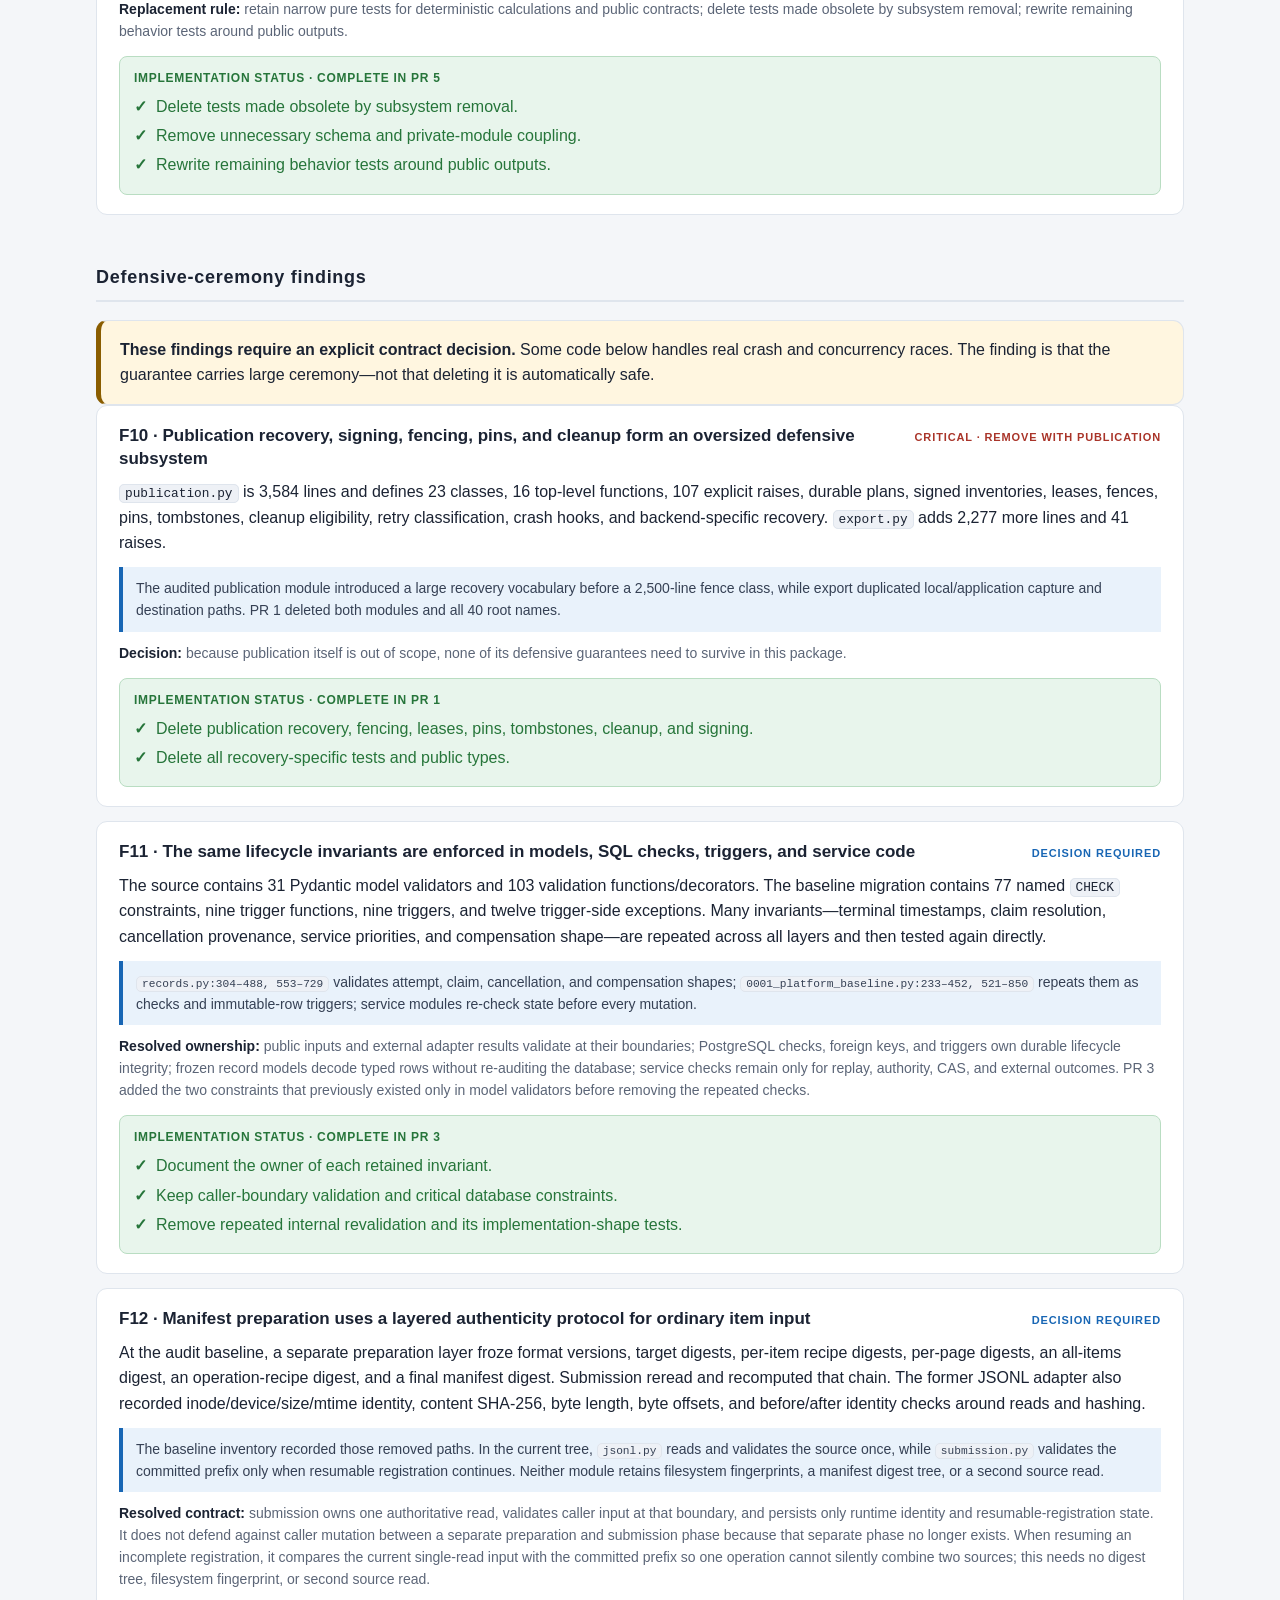
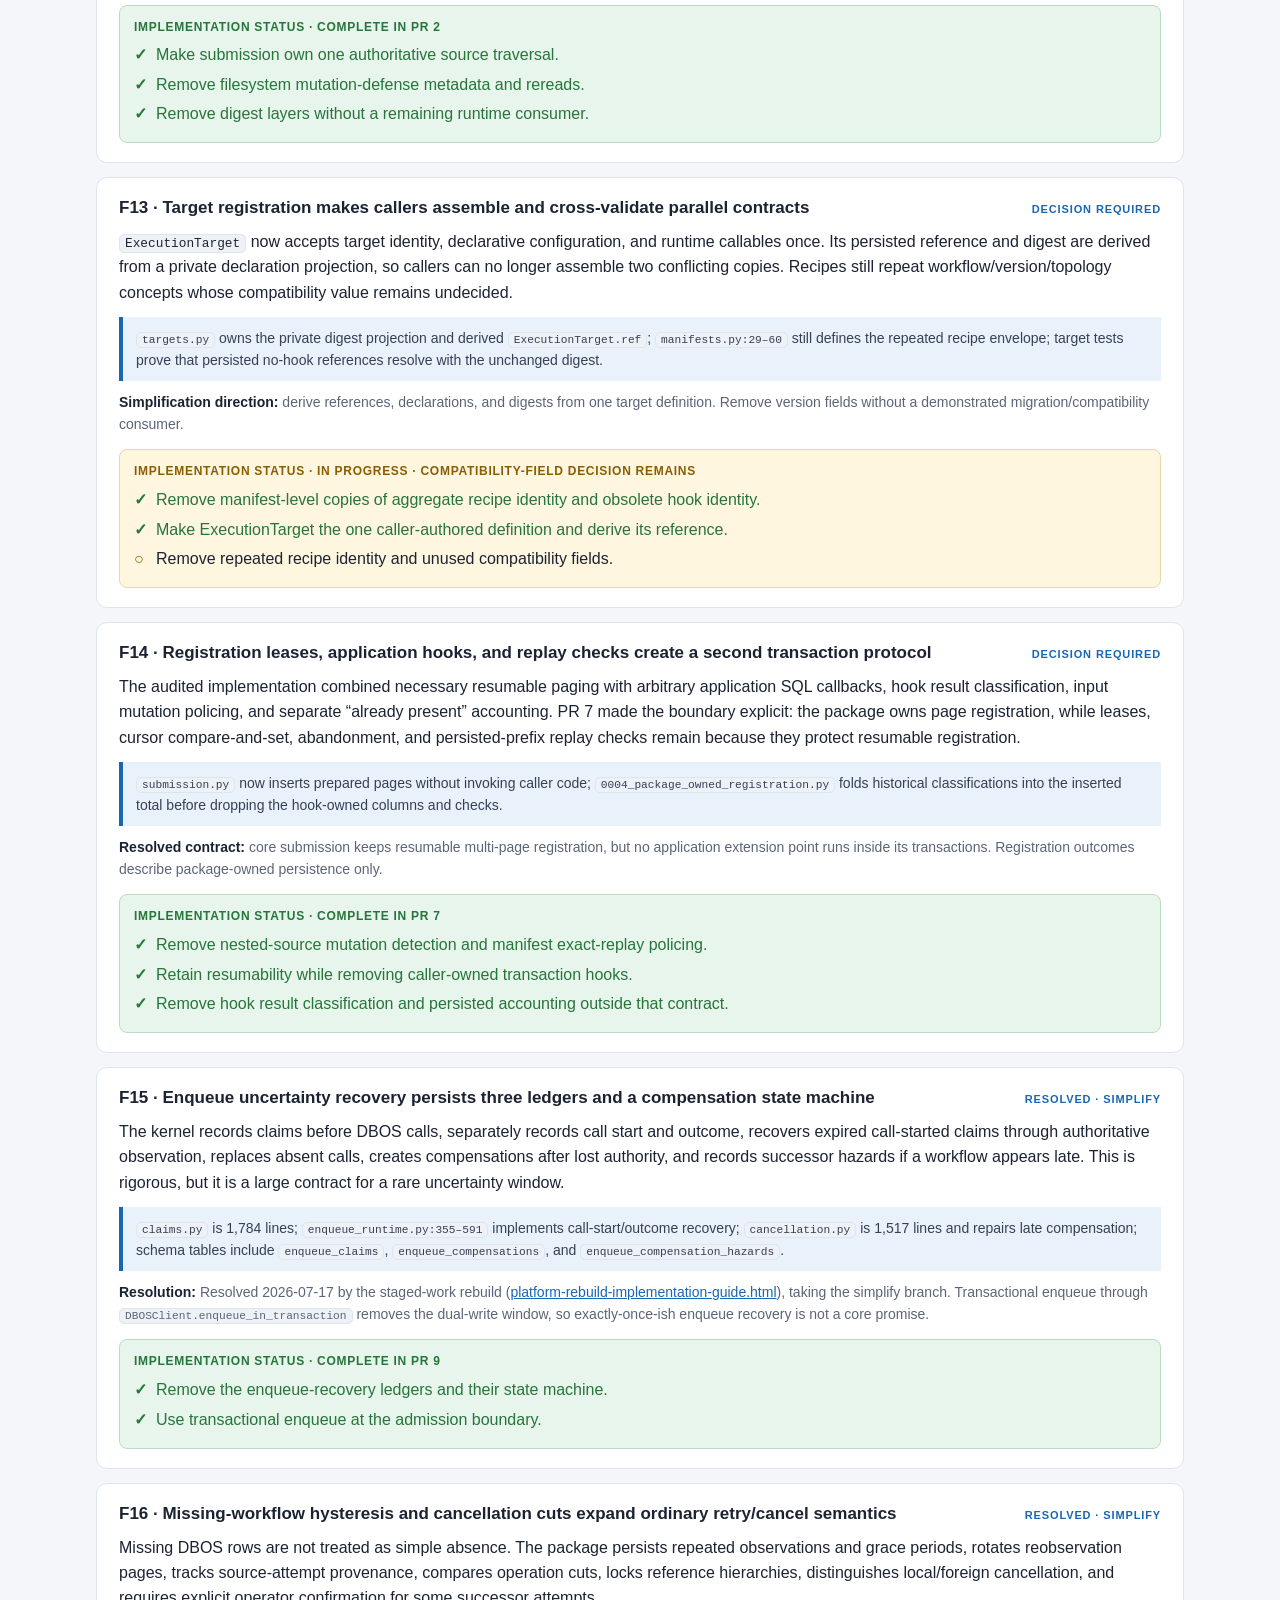
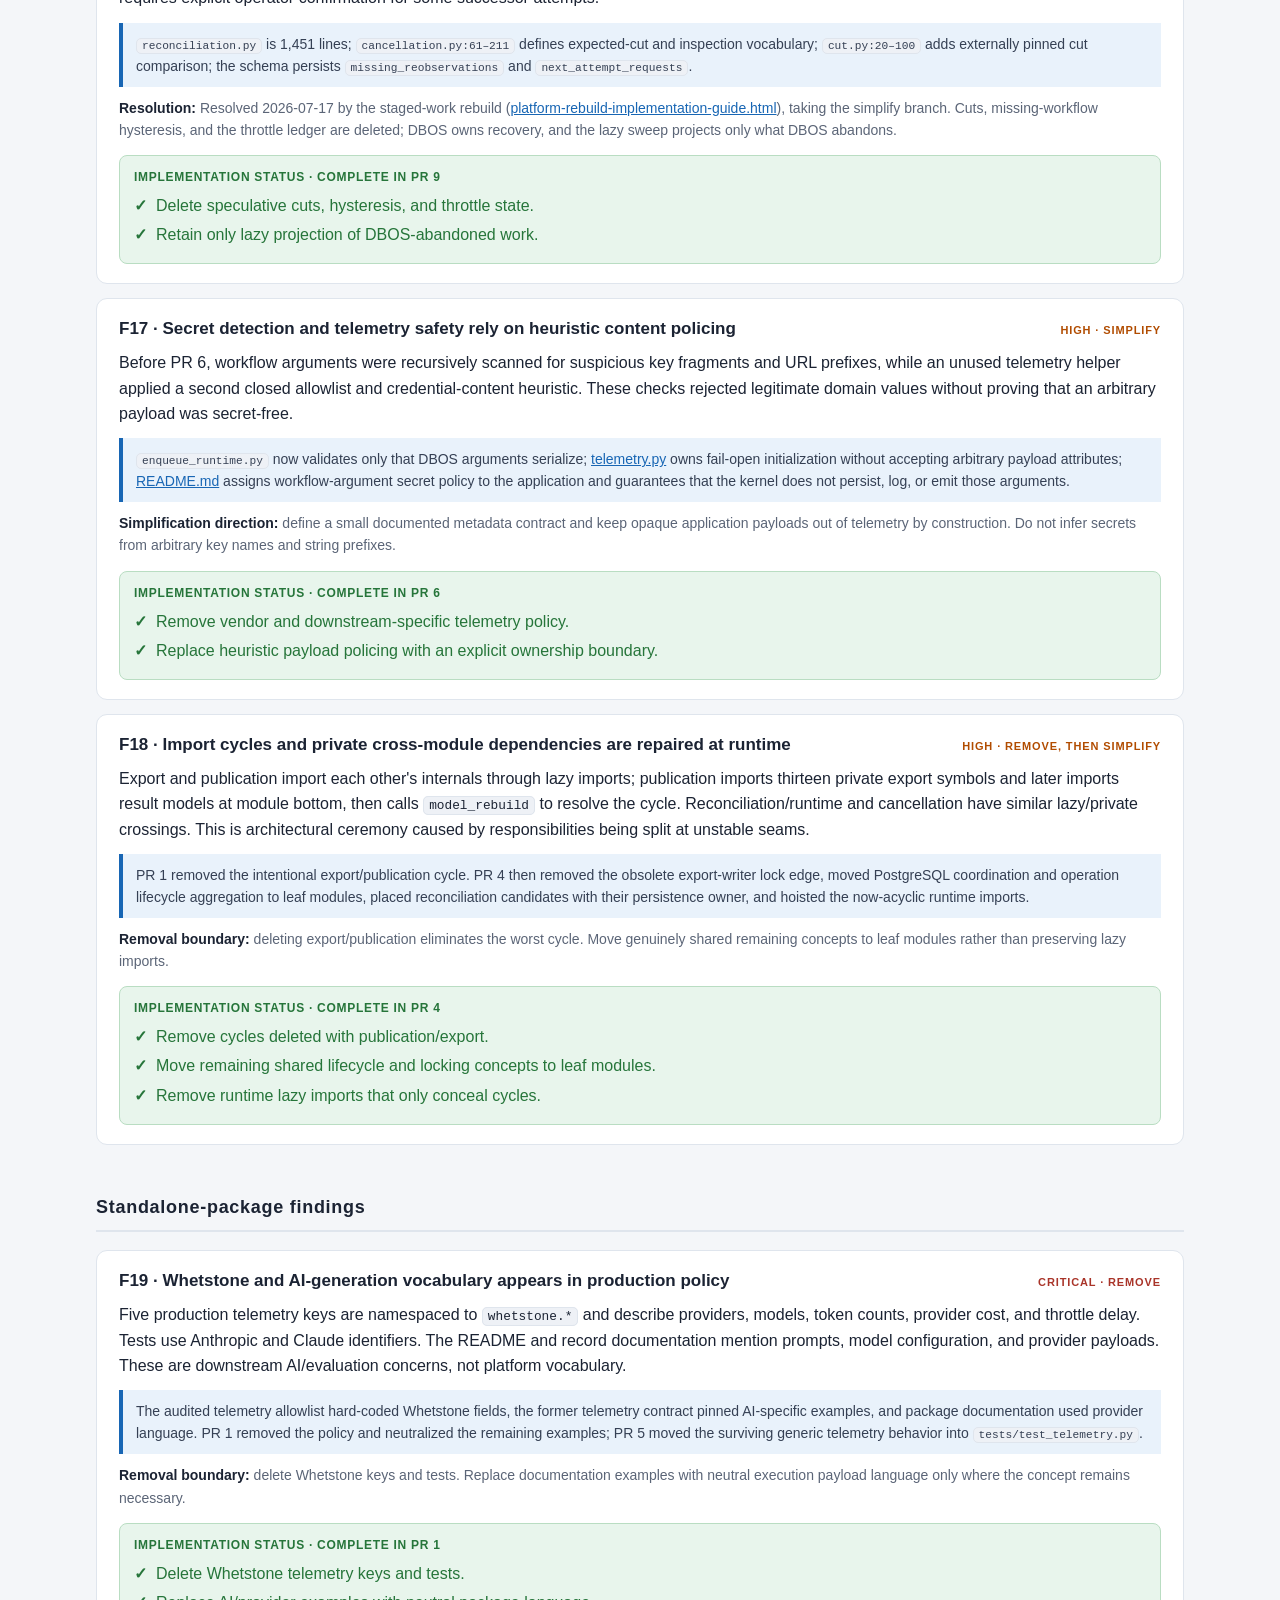
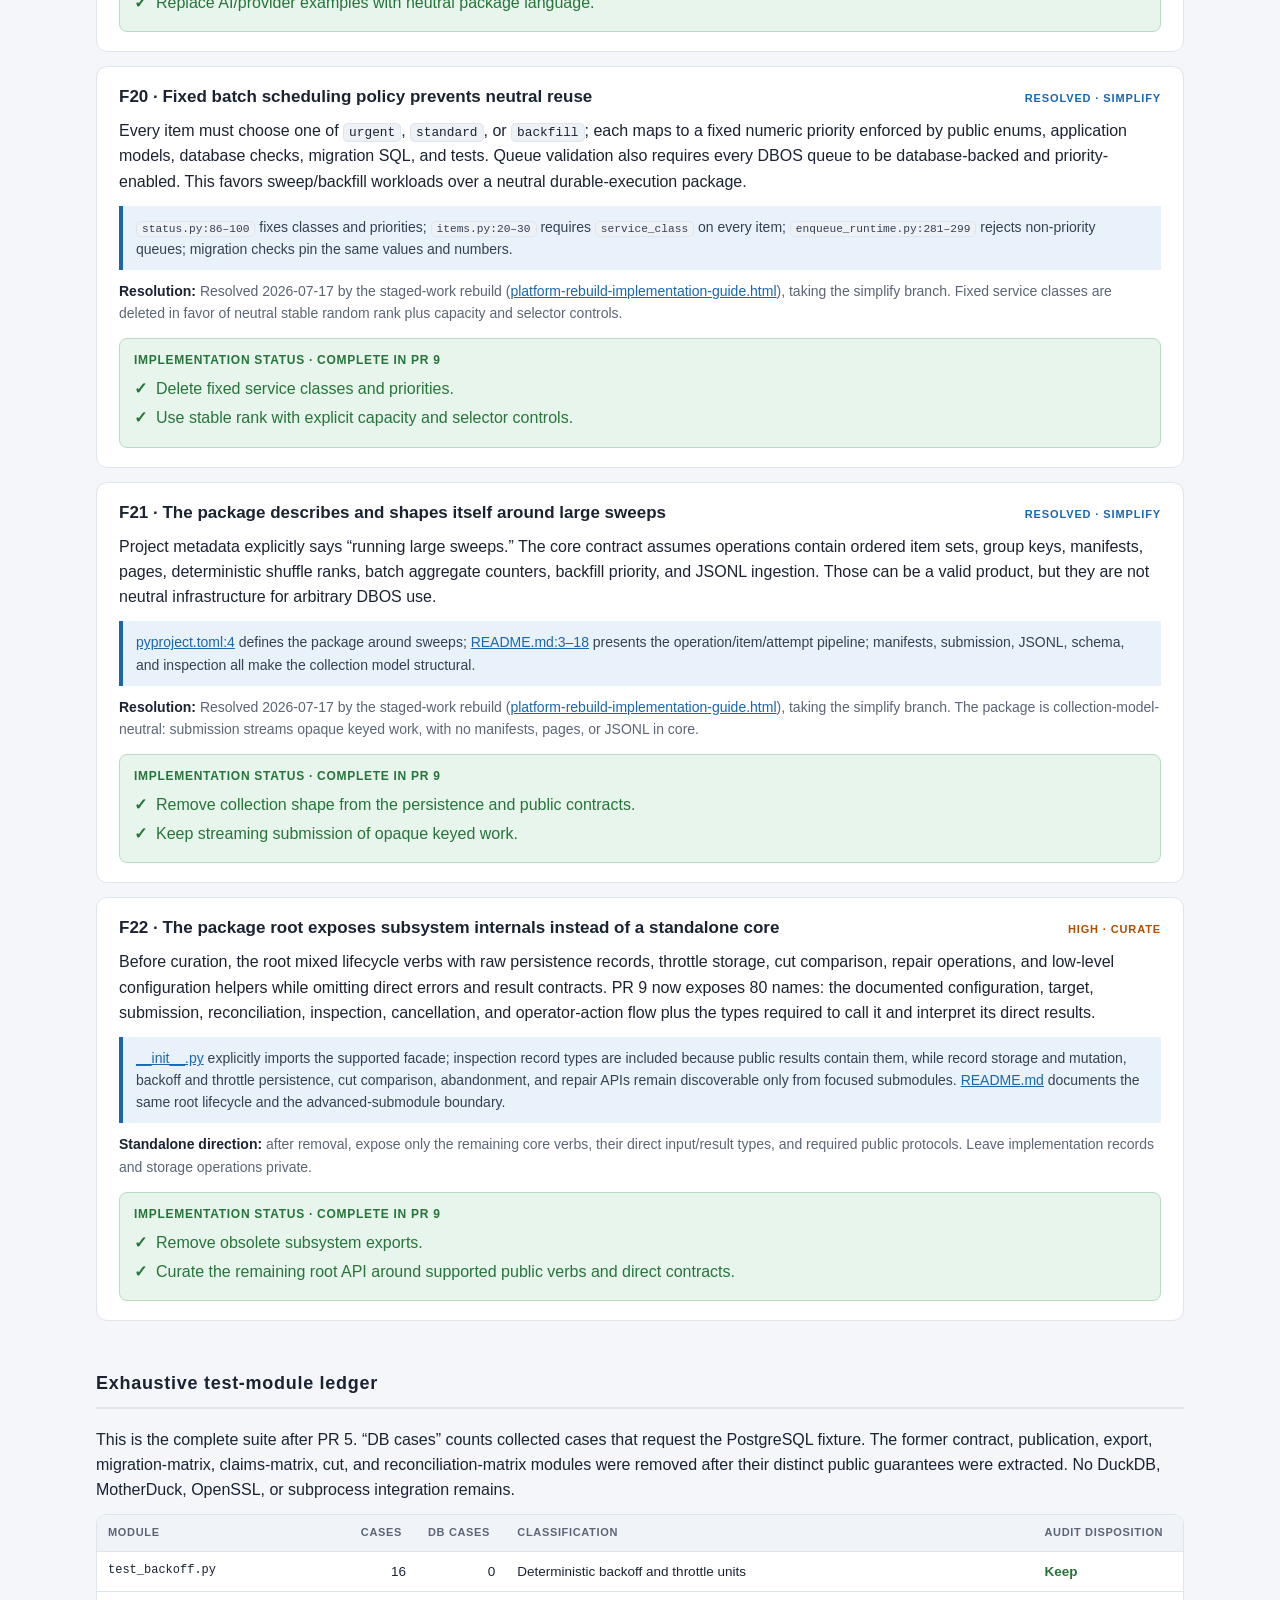
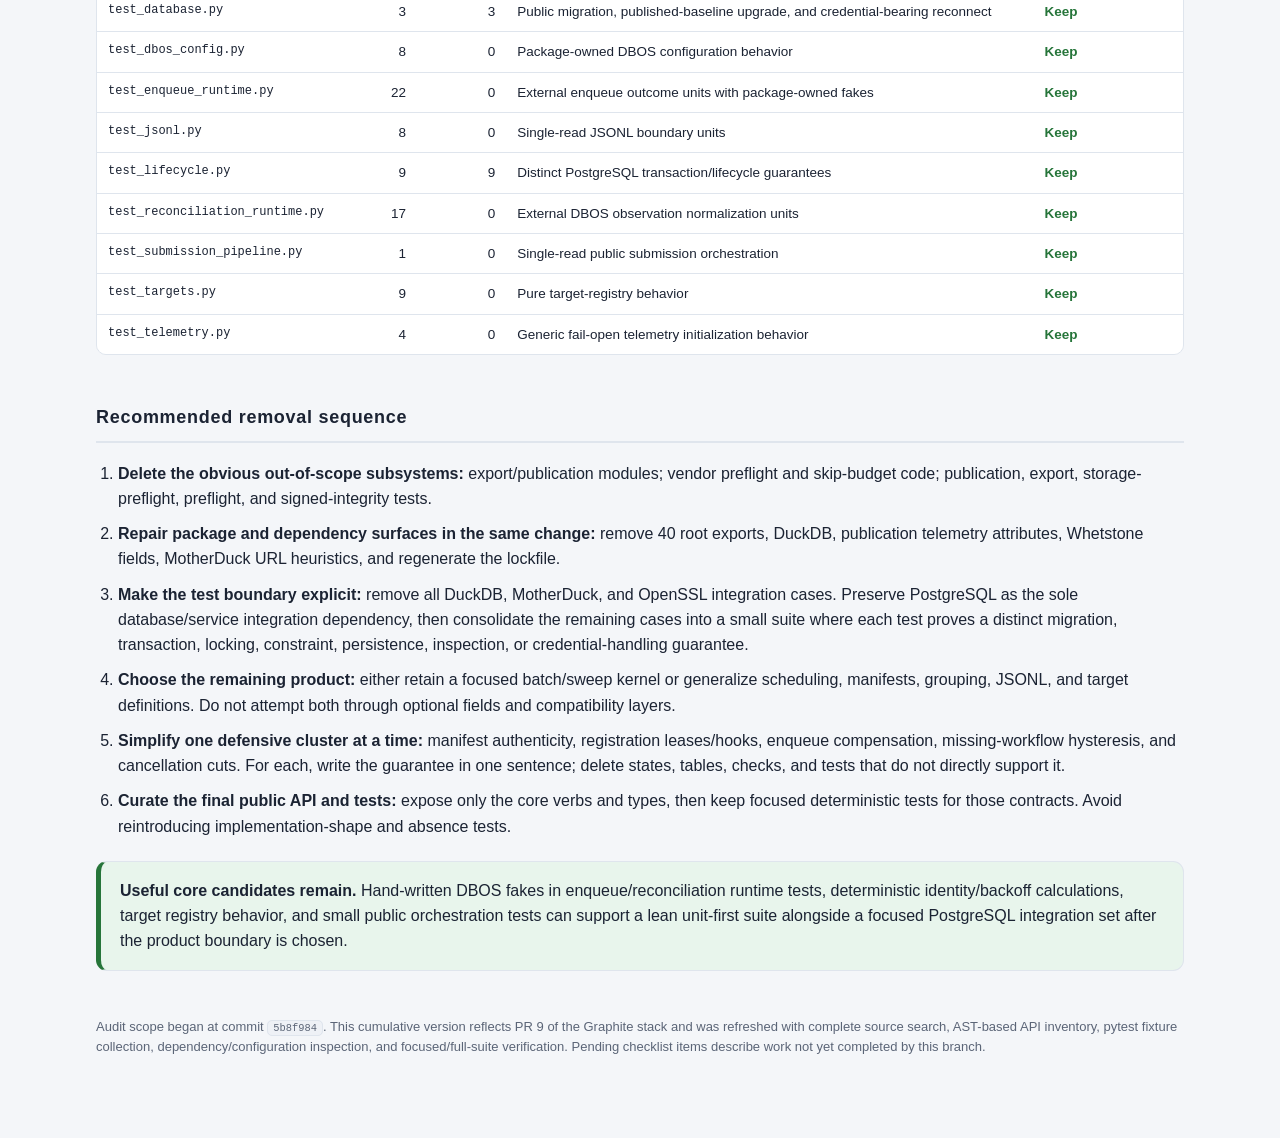
==== commit c9e0ce57: "Retire dead evidence links from the scope audit The kernel deletion removed the modules the audit's " ====
--- a/repo-scope-audit.html
+++ b/repo-scope-audit.html
@@ -367,7 +367,7 @@
       The removed <code>test_dbos_226_contract.py</code> imported five private DBOS modules and pinned exact
       schema/signature shapes. Production still imports private DBOS
       modules in <a href="src/dr_platform/dbos_config.py">dbos_config.py:17–26</a> and
-      <a href="src/dr_platform/reconciliation_runtime.py">reconciliation_runtime.py:10</a>.
+      <code>reconciliation_runtime.py:10</code>.
     </div>
     <p class="remove"><strong>Removal boundary:</strong> retain only tests for behavior the package itself wraps and promises.
       Delete dependency self-tests and exact private-shape assertions.</p>
@@ -490,8 +490,8 @@
       and compensation shape—are repeated across all layers and then tested again directly.
     </p>
     <div class="evidence">
-      <a href="src/dr_platform/records.py">records.py:304–488, 553–729</a> validates attempt, claim, cancellation, and
-      compensation shapes; <a href="src/dr_platform/db/alembic/versions/0001_platform_baseline.py">0001_platform_baseline.py:233–452, 521–850</a>
+      <code>records.py:304–488, 553–729</code> validates attempt, claim, cancellation, and
+      compensation shapes; <code>0001_platform_baseline.py:233–452, 521–850</code>
       repeats them as checks and immutable-row triggers; service modules re-check state before every mutation.
     </div>
     <p class="remove"><strong>Resolved ownership:</strong> public inputs and external adapter results validate at their
@@ -517,8 +517,8 @@
     </p>
     <div class="evidence">
       The baseline inventory recorded those removed paths. In the current tree,
-      <a href="src/dr_platform/jsonl.py">jsonl.py</a> reads and validates the source once, while
-      <a href="src/dr_platform/submission.py">submission.py</a> validates the committed prefix only when resumable
+      <code>jsonl.py</code> reads and validates the source once, while
+      <code>submission.py</code> validates the committed prefix only when resumable
       registration continues. Neither module retains filesystem fingerprints, a manifest digest tree, or a second source read.
     </div>
     <p class="remove"><strong>Resolved contract:</strong> submission owns one authoritative read, validates caller input at that
@@ -543,8 +543,8 @@
       conflicting copies. Recipes still repeat workflow/version/topology concepts whose compatibility value remains undecided.
     </p>
     <div class="evidence">
-      <a href="src/dr_platform/targets.py">targets.py</a> owns the private digest projection and derived
-      <code>ExecutionTarget.ref</code>; <a href="src/dr_platform/manifests.py">manifests.py:29–60</a> still defines the repeated
+      <code>targets.py</code> owns the private digest projection and derived
+      <code>ExecutionTarget.ref</code>; <code>manifests.py:29–60</code> still defines the repeated
       recipe envelope; target tests prove that persisted no-hook references resolve with the unchanged digest.
     </div>
     <p class="remove"><strong>Simplification direction:</strong> derive references, declarations, and digests from one target
@@ -567,8 +567,8 @@
       remain because they protect resumable registration.
     </p>
     <div class="evidence">
-      <a href="src/dr_platform/submission.py">submission.py</a> now inserts prepared pages without invoking caller code;
-      <a href="src/dr_platform/db/alembic/versions/0004_package_owned_registration.py">0004_package_owned_registration.py</a>
+      <code>submission.py</code> now inserts prepared pages without invoking caller code;
+      <code>0004_package_owned_registration.py</code>
       folds historical classifications into the inserted total before dropping the hook-owned columns and checks.
     </div>
     <p class="remove"><strong>Resolved contract:</strong> core submission keeps resumable multi-page registration, but no
@@ -590,9 +590,9 @@
       successor hazards if a workflow appears late. This is rigorous, but it is a large contract for a rare uncertainty window.
     </p>
     <div class="evidence">
-      <a href="src/dr_platform/claims.py">claims.py</a> is 1,784 lines;
-      <a href="src/dr_platform/enqueue_runtime.py">enqueue_runtime.py:355–591</a> implements call-start/outcome recovery;
-      <a href="src/dr_platform/cancellation.py">cancellation.py</a> is 1,517 lines and repairs late compensation;
+      <code>claims.py</code> is 1,784 lines;
+      <code>enqueue_runtime.py:355–591</code> implements call-start/outcome recovery;
+      <code>cancellation.py</code> is 1,517 lines and repairs late compensation;
       schema tables include <code>enqueue_claims</code>, <code>enqueue_compensations</code>, and
       <code>enqueue_compensation_hazards</code>.
     </div>
@@ -616,9 +616,9 @@
       distinguishes local/foreign cancellation, and requires explicit operator confirmation for some successor attempts.
     </p>
     <div class="evidence">
-      <a href="src/dr_platform/reconciliation.py">reconciliation.py</a> is 1,451 lines;
-      <a href="src/dr_platform/cancellation.py">cancellation.py:61–211</a> defines expected-cut and inspection vocabulary;
-      <a href="src/dr_platform/cut.py">cut.py:20–100</a> adds externally pinned cut comparison;
+      <code>reconciliation.py</code> is 1,451 lines;
+      <code>cancellation.py:61–211</code> defines expected-cut and inspection vocabulary;
+      <code>cut.py:20–100</code> adds externally pinned cut comparison;
       the schema persists <code>missing_reobservations</code> and <code>next_attempt_requests</code>.
     </div>
     <p class="remove"><strong>Resolution:</strong> Resolved 2026-07-17 by the staged-work rebuild
@@ -641,7 +641,7 @@
       domain values without proving that an arbitrary payload was secret-free.
     </p>
     <div class="evidence">
-      <a href="src/dr_platform/enqueue_runtime.py">enqueue_runtime.py</a> now validates only that DBOS arguments serialize;
+      <code>enqueue_runtime.py</code> now validates only that DBOS arguments serialize;
       <a href="src/dr_platform/telemetry.py">telemetry.py</a> owns fail-open initialization without accepting arbitrary payload
       attributes; <a href="README.md">README.md</a> assigns workflow-argument secret policy to the application and guarantees
       that the kernel does not persist, log, or emit those arguments.
@@ -713,9 +713,9 @@
       durable-execution package.
     </p>
     <div class="evidence">
-      <a href="src/dr_platform/status.py">status.py:86–100</a> fixes classes and priorities;
-      <a href="src/dr_platform/items.py">items.py:20–30</a> requires <code>service_class</code> on every item;
-      <a href="src/dr_platform/enqueue_runtime.py">enqueue_runtime.py:281–299</a> rejects non-priority queues;
+      <code>status.py:86–100</code> fixes classes and priorities;
+      <code>items.py:20–30</code> requires <code>service_class</code> on every item;
+      <code>enqueue_runtime.py:281–299</code> rejects non-priority queues;
       migration checks pin the same values and numbers.
     </div>
     <p class="remove"><strong>Resolution:</strong> Resolved 2026-07-17 by the staged-work rebuild
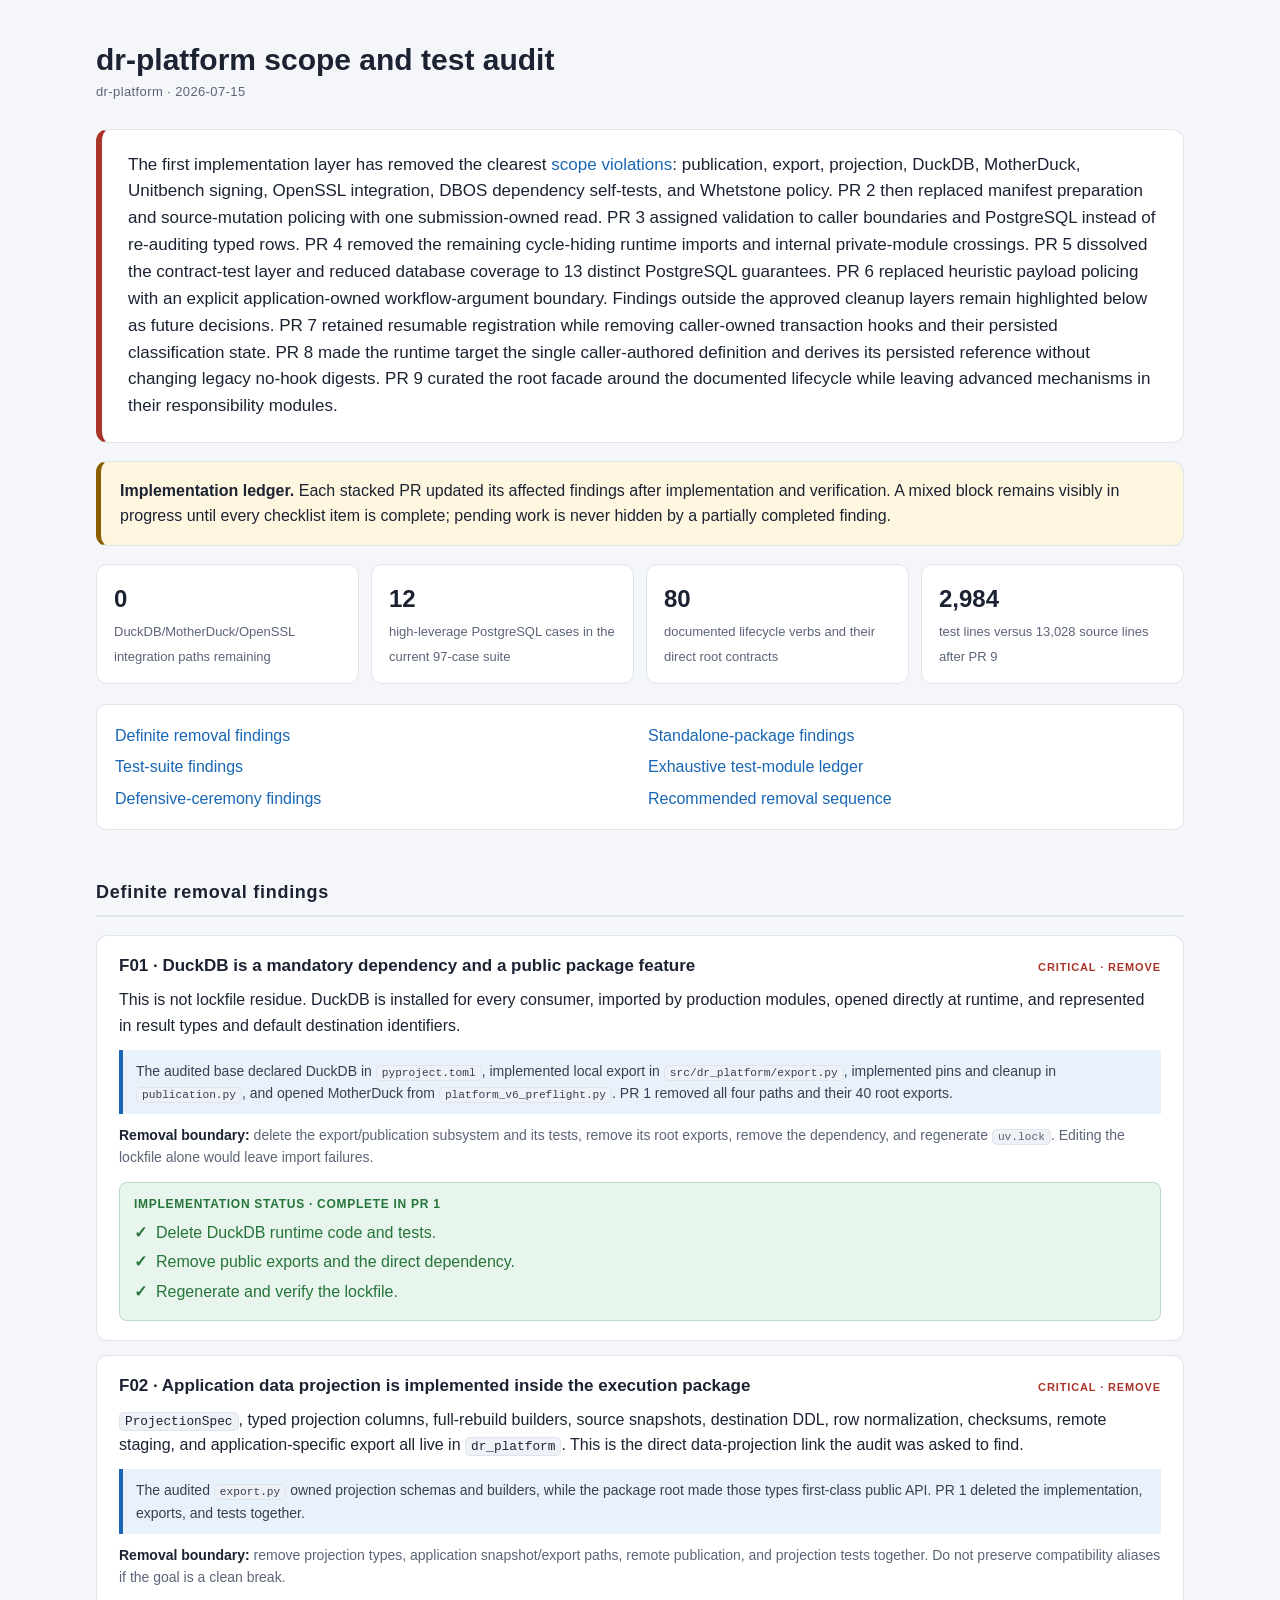
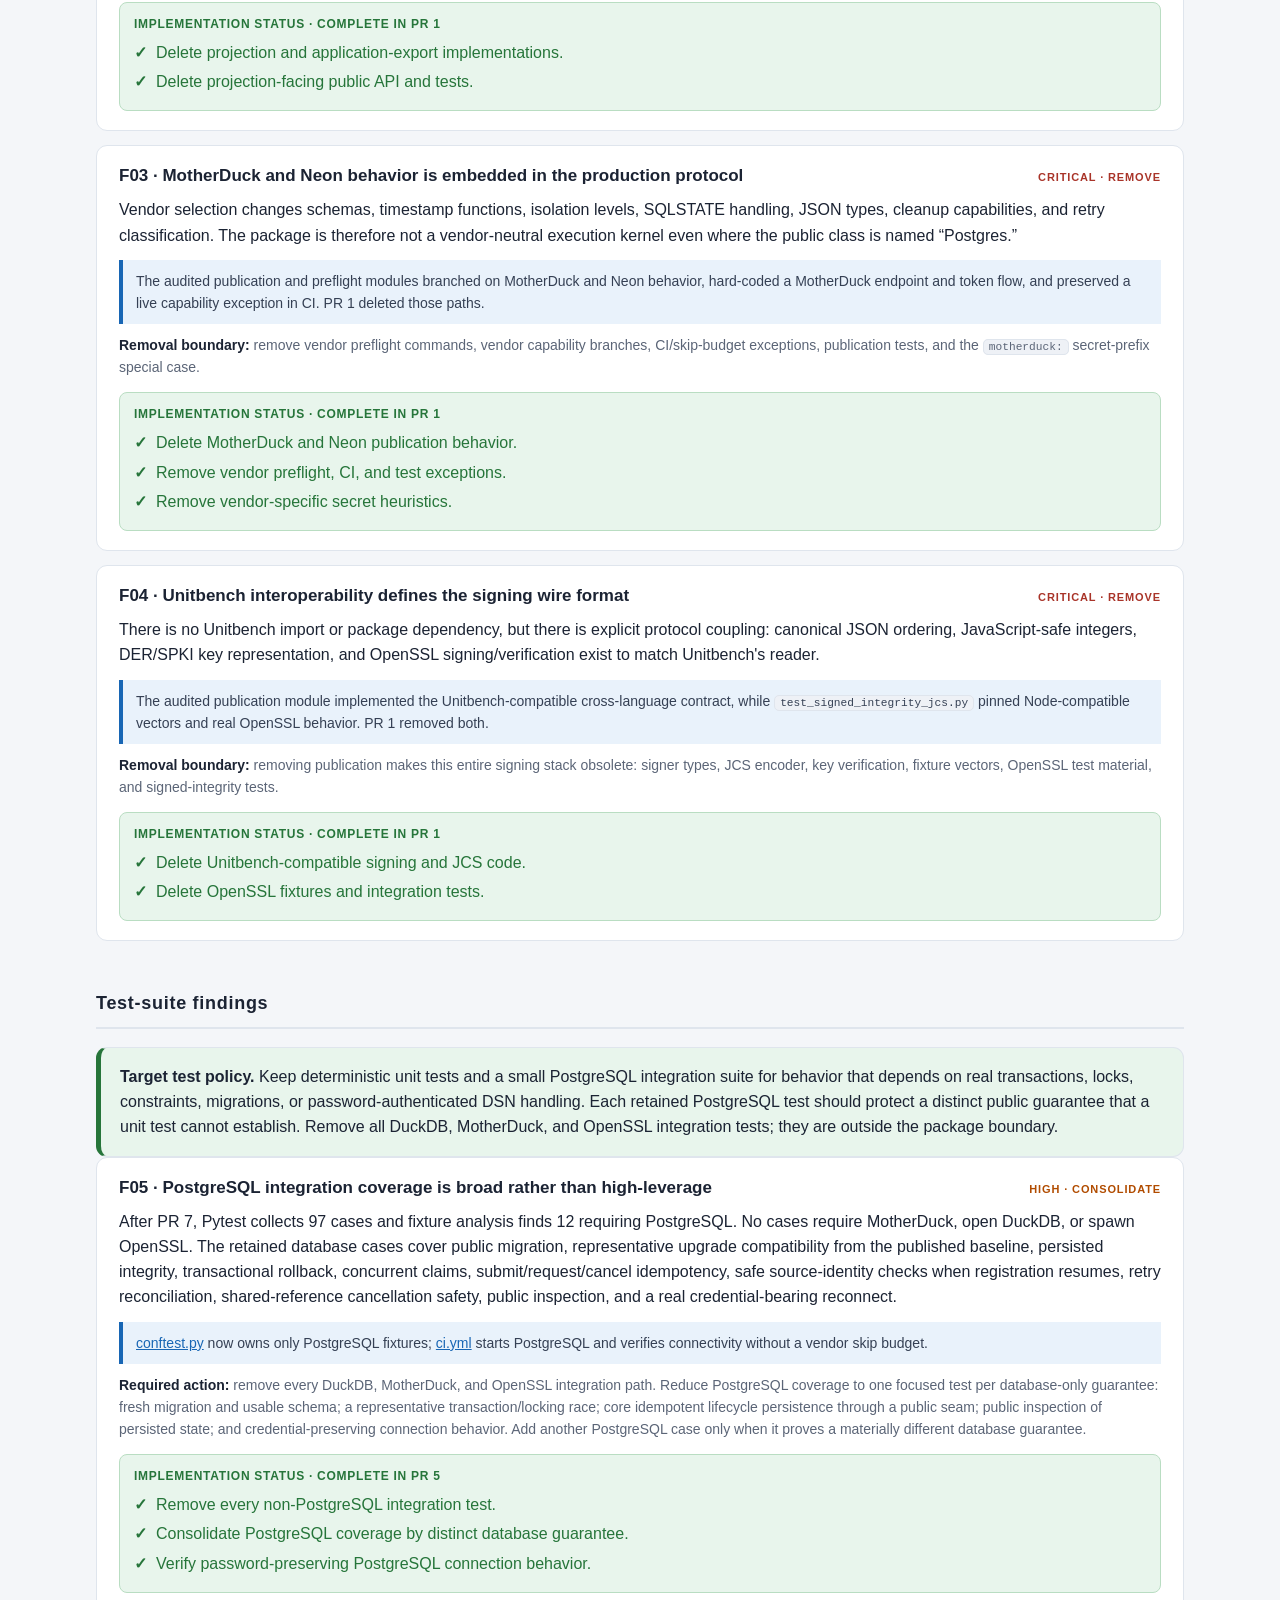
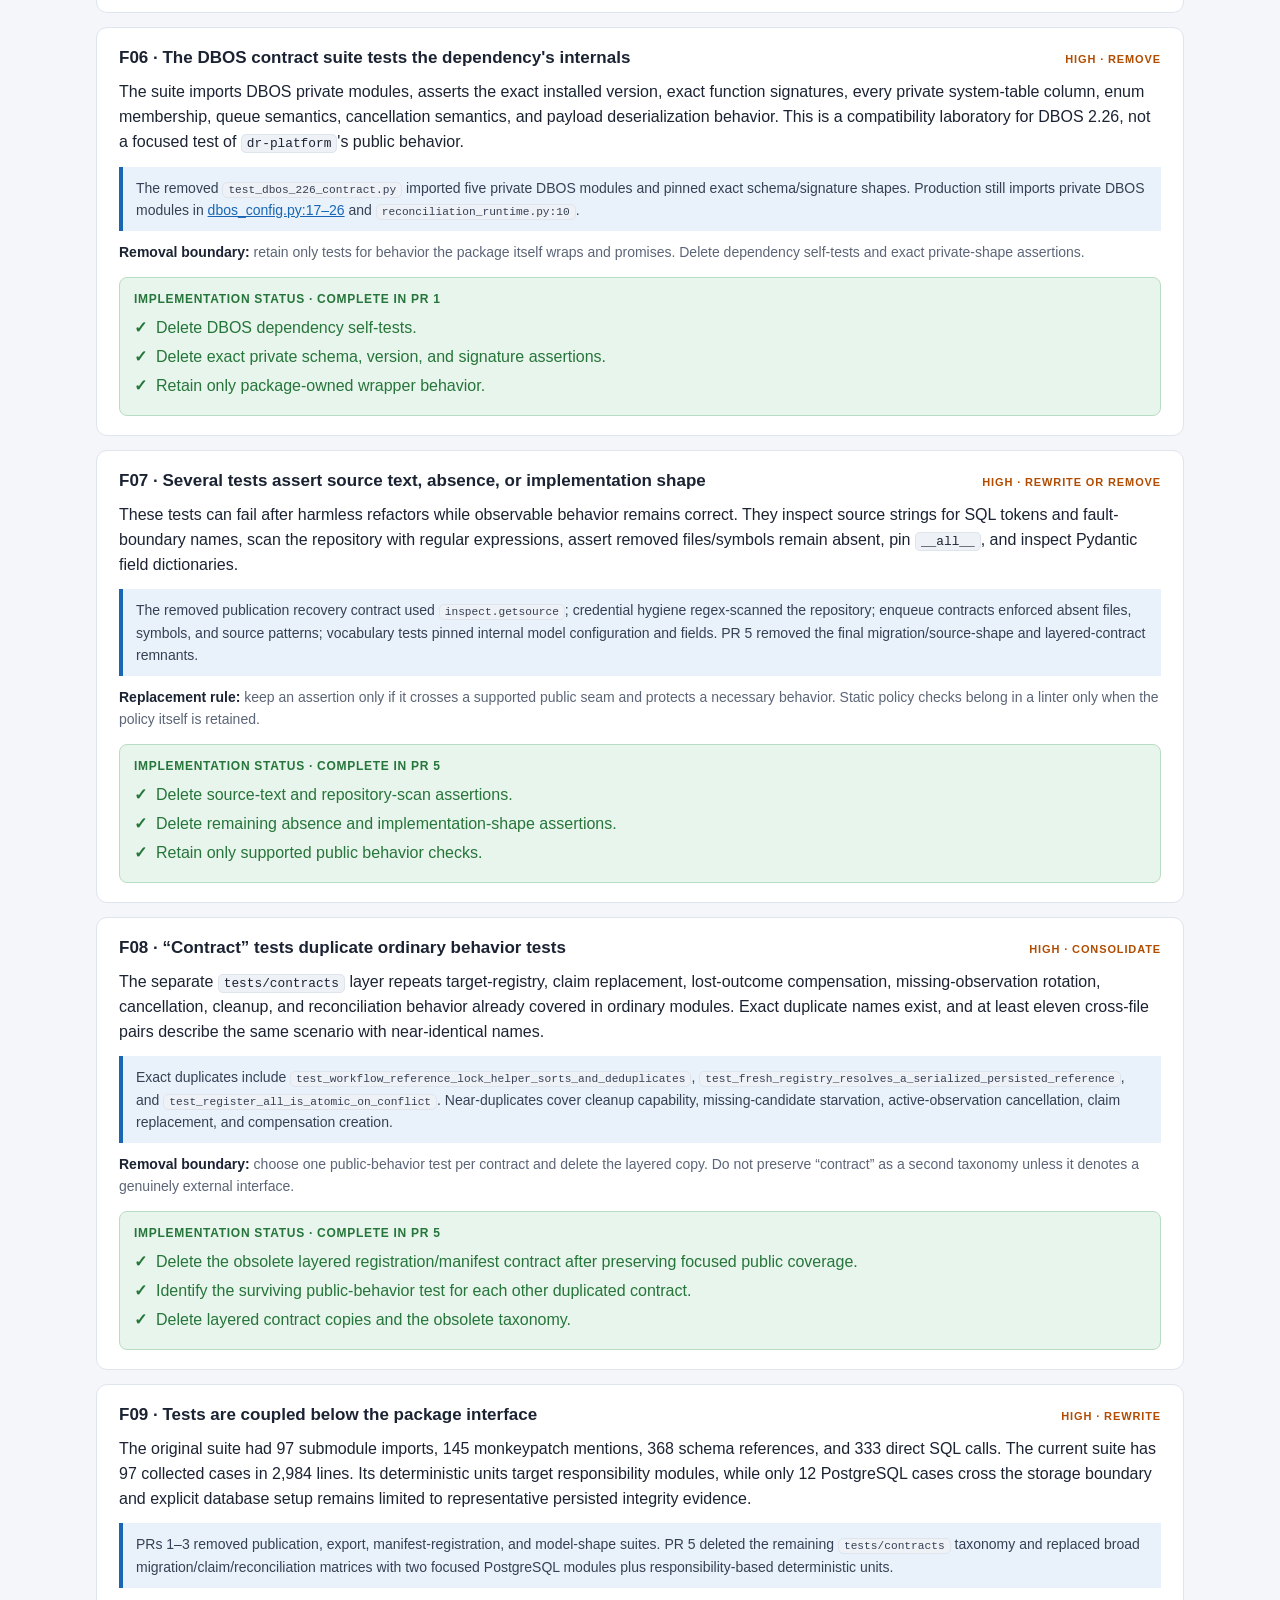
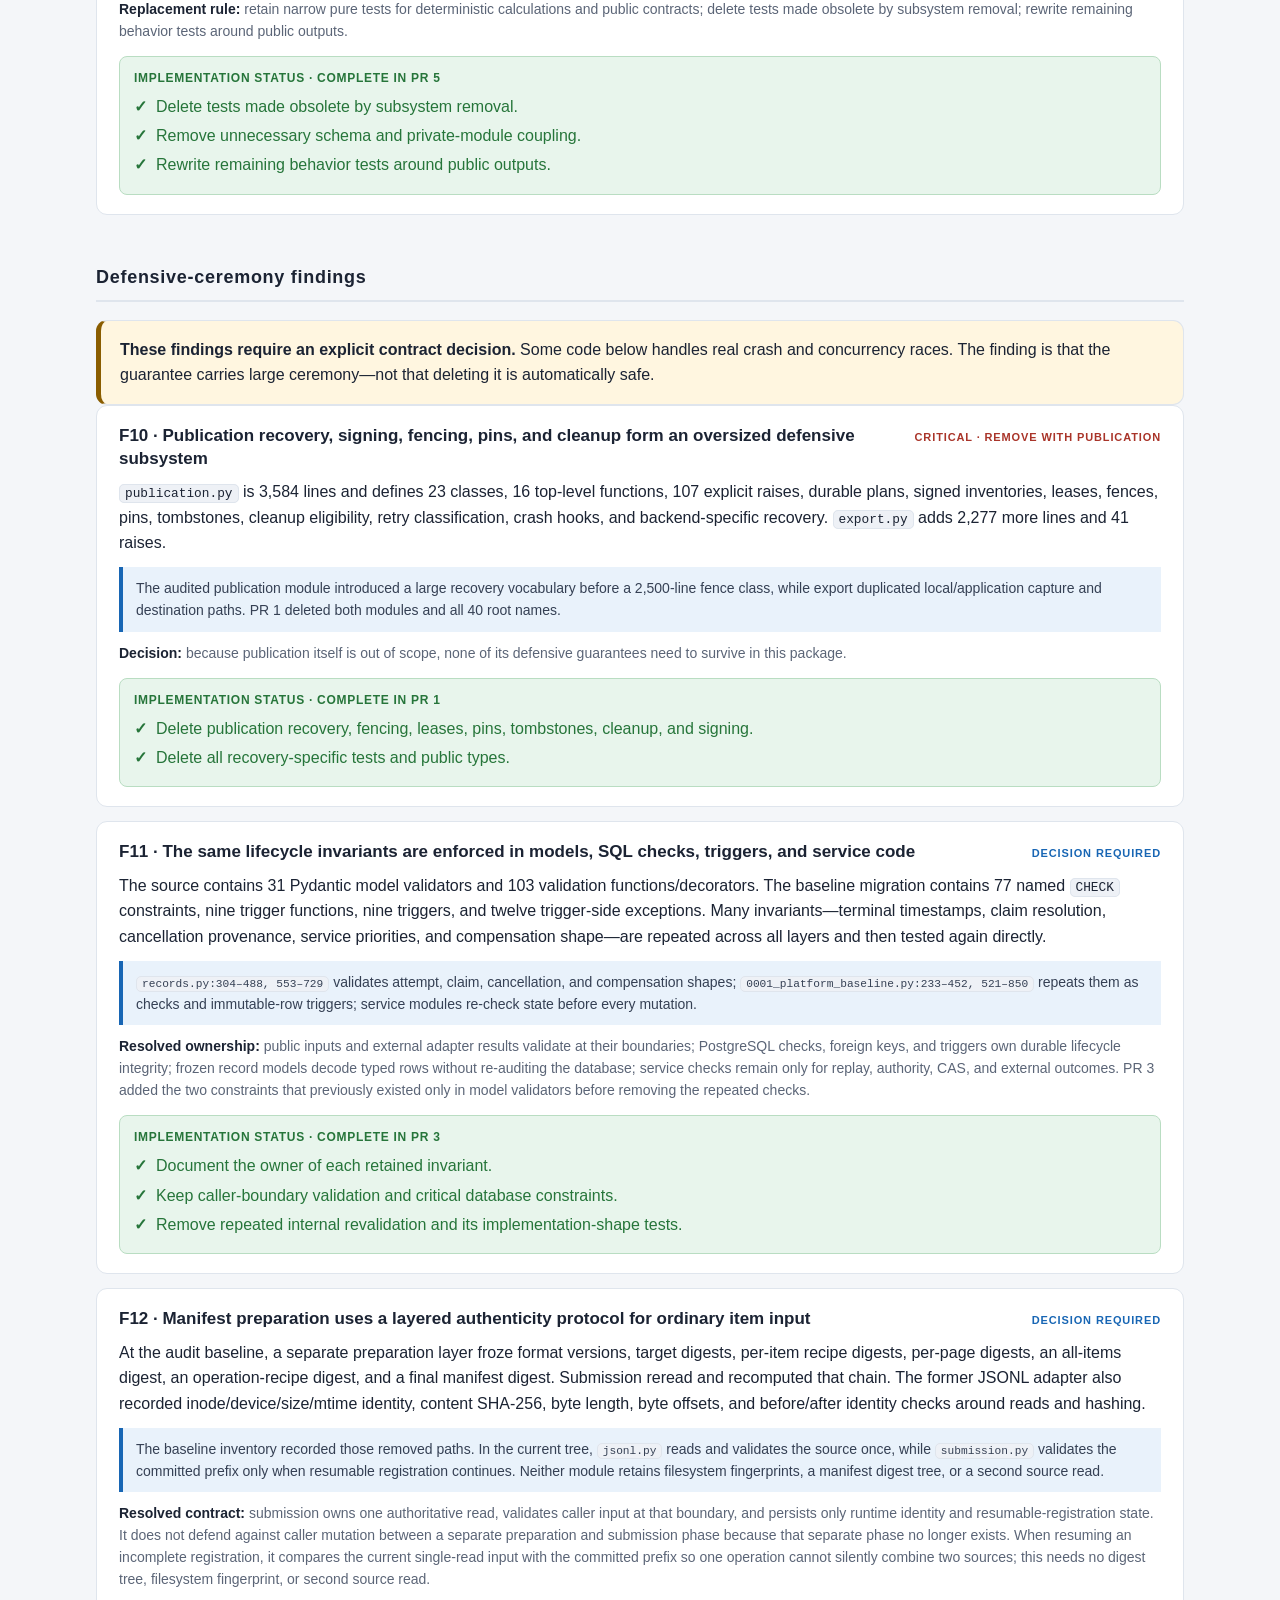
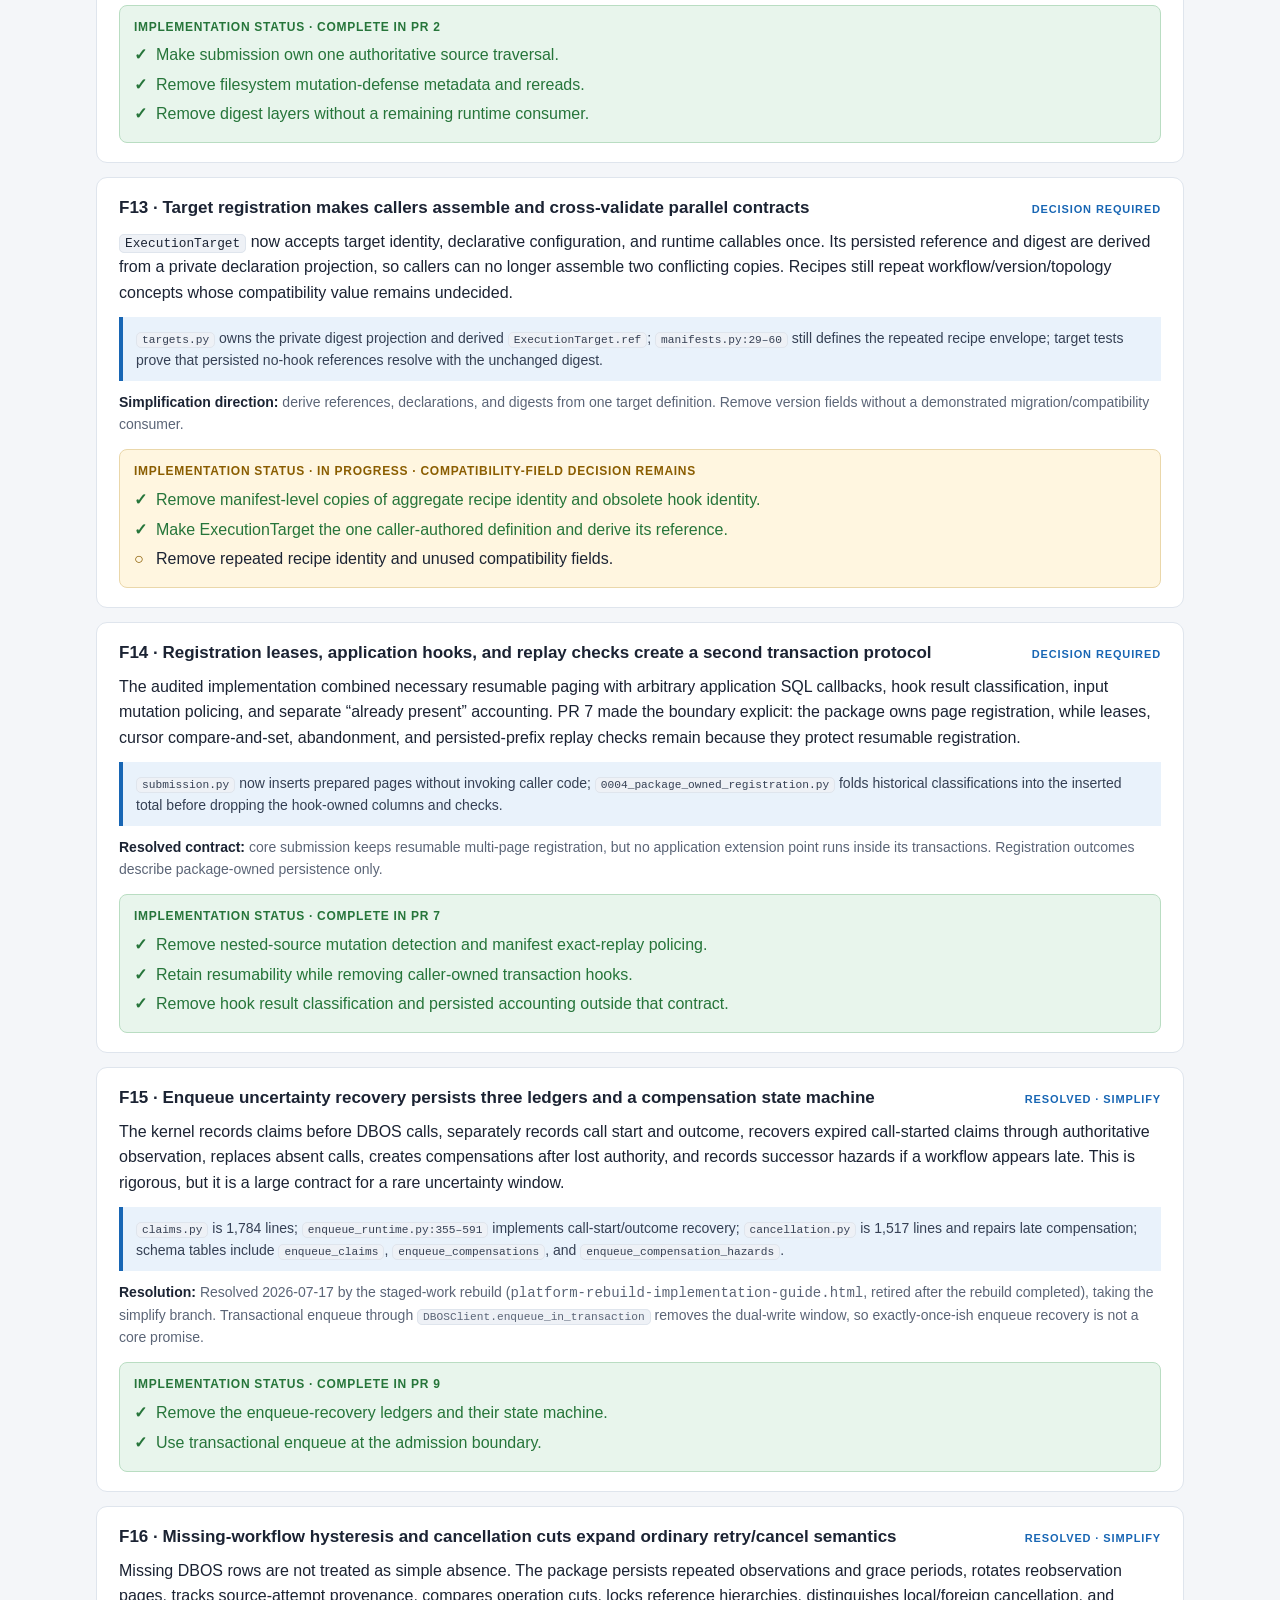
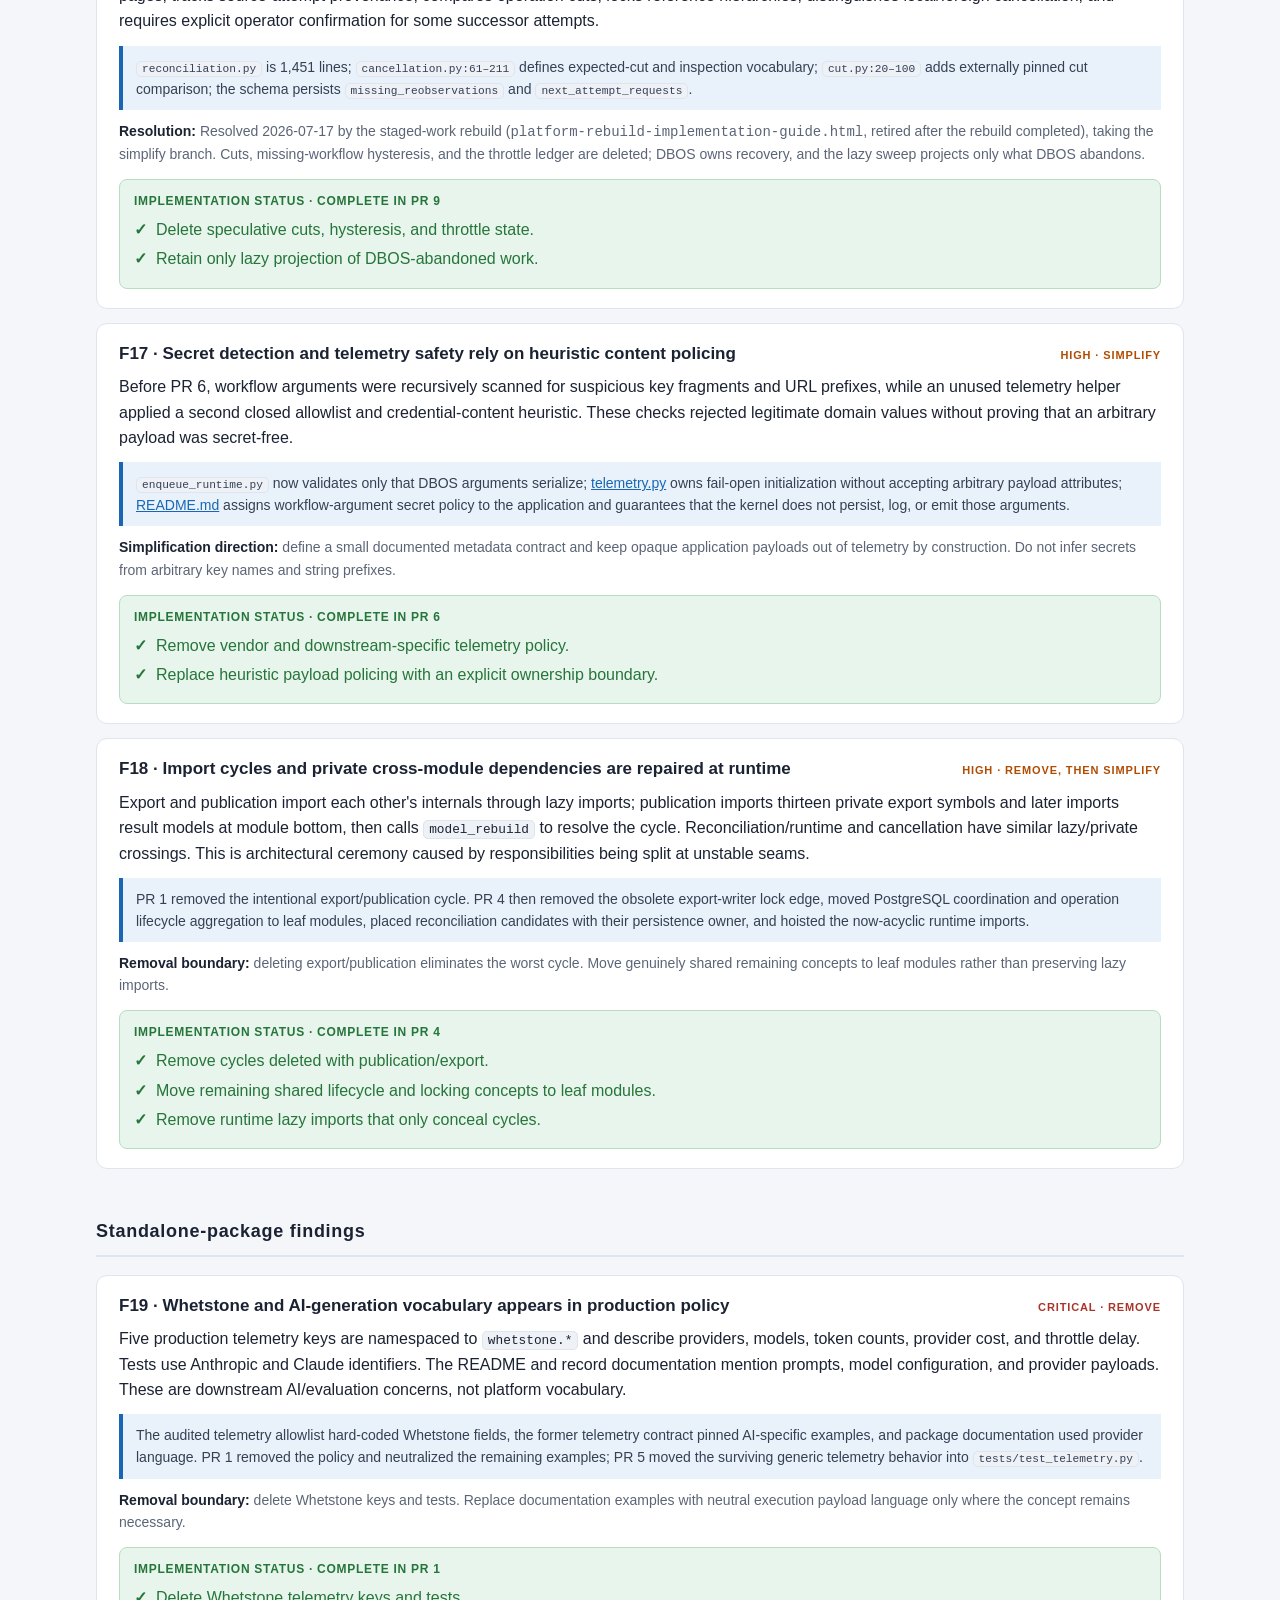
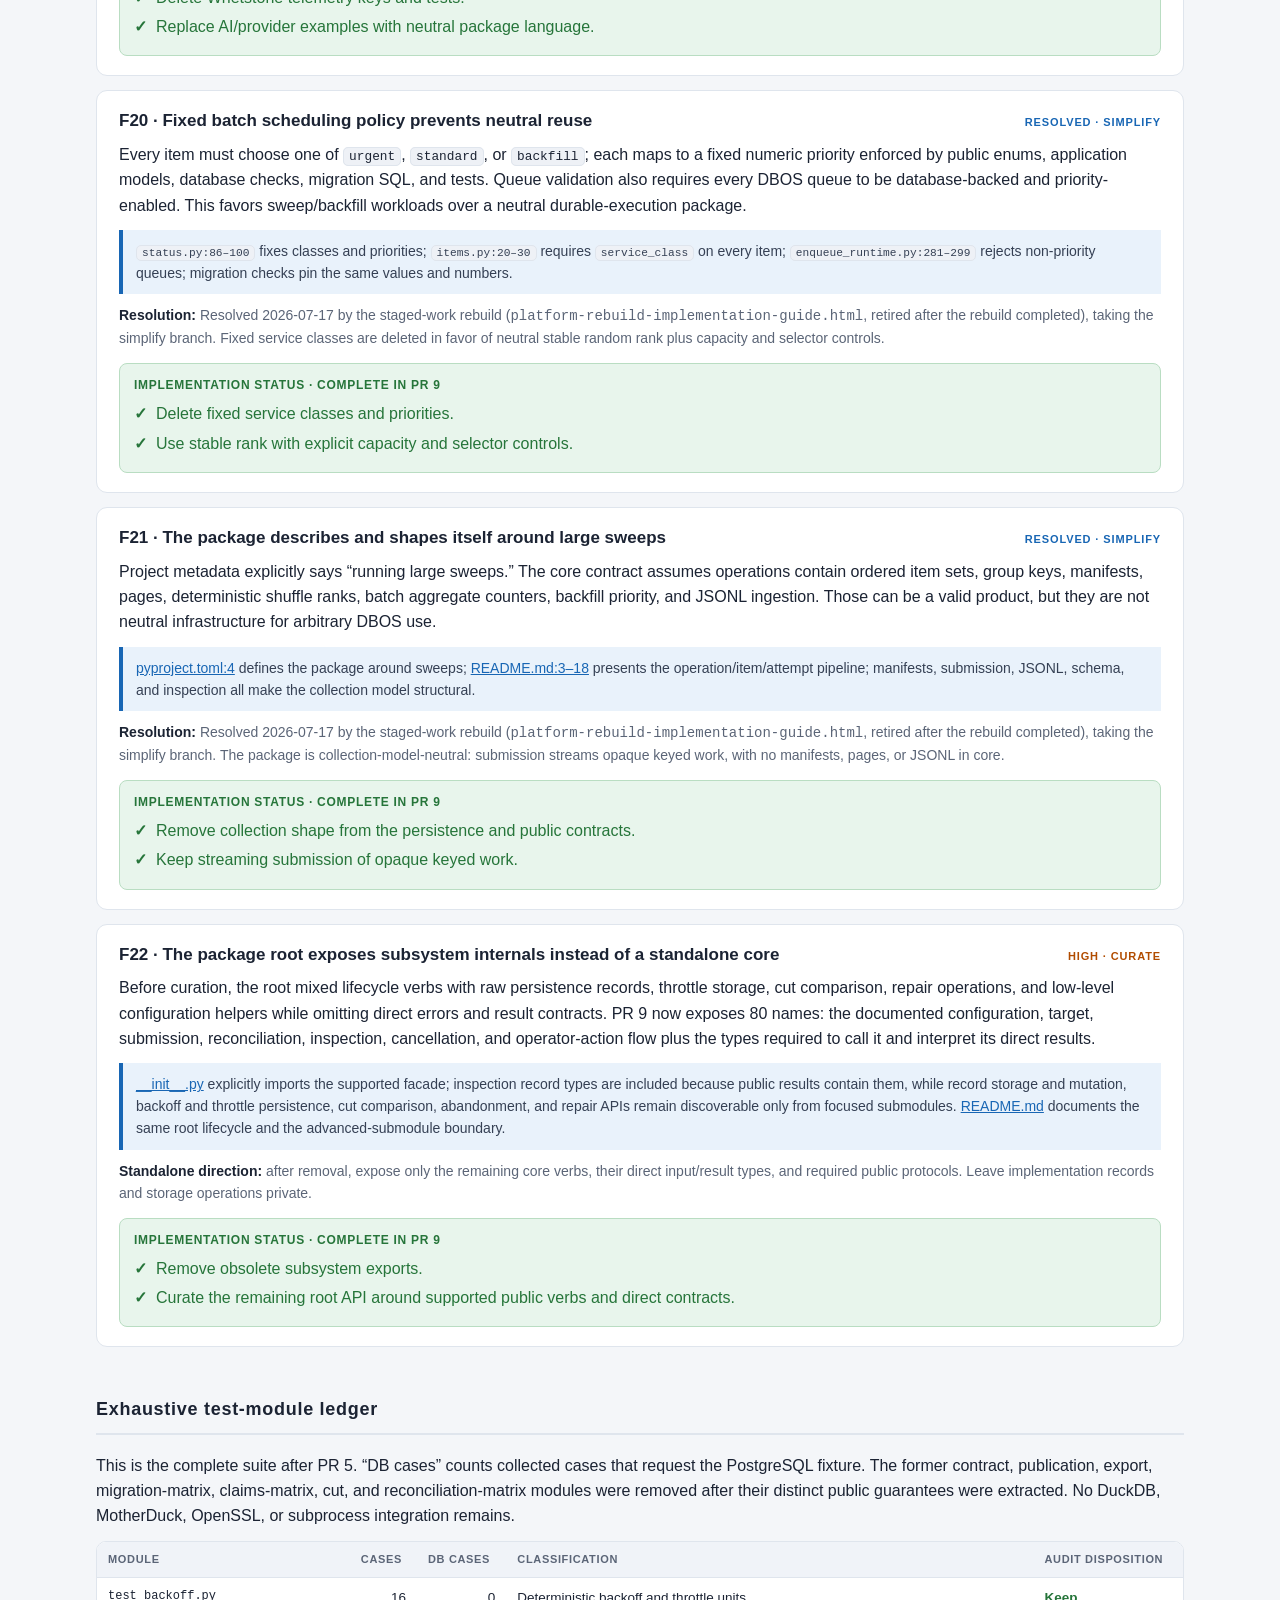
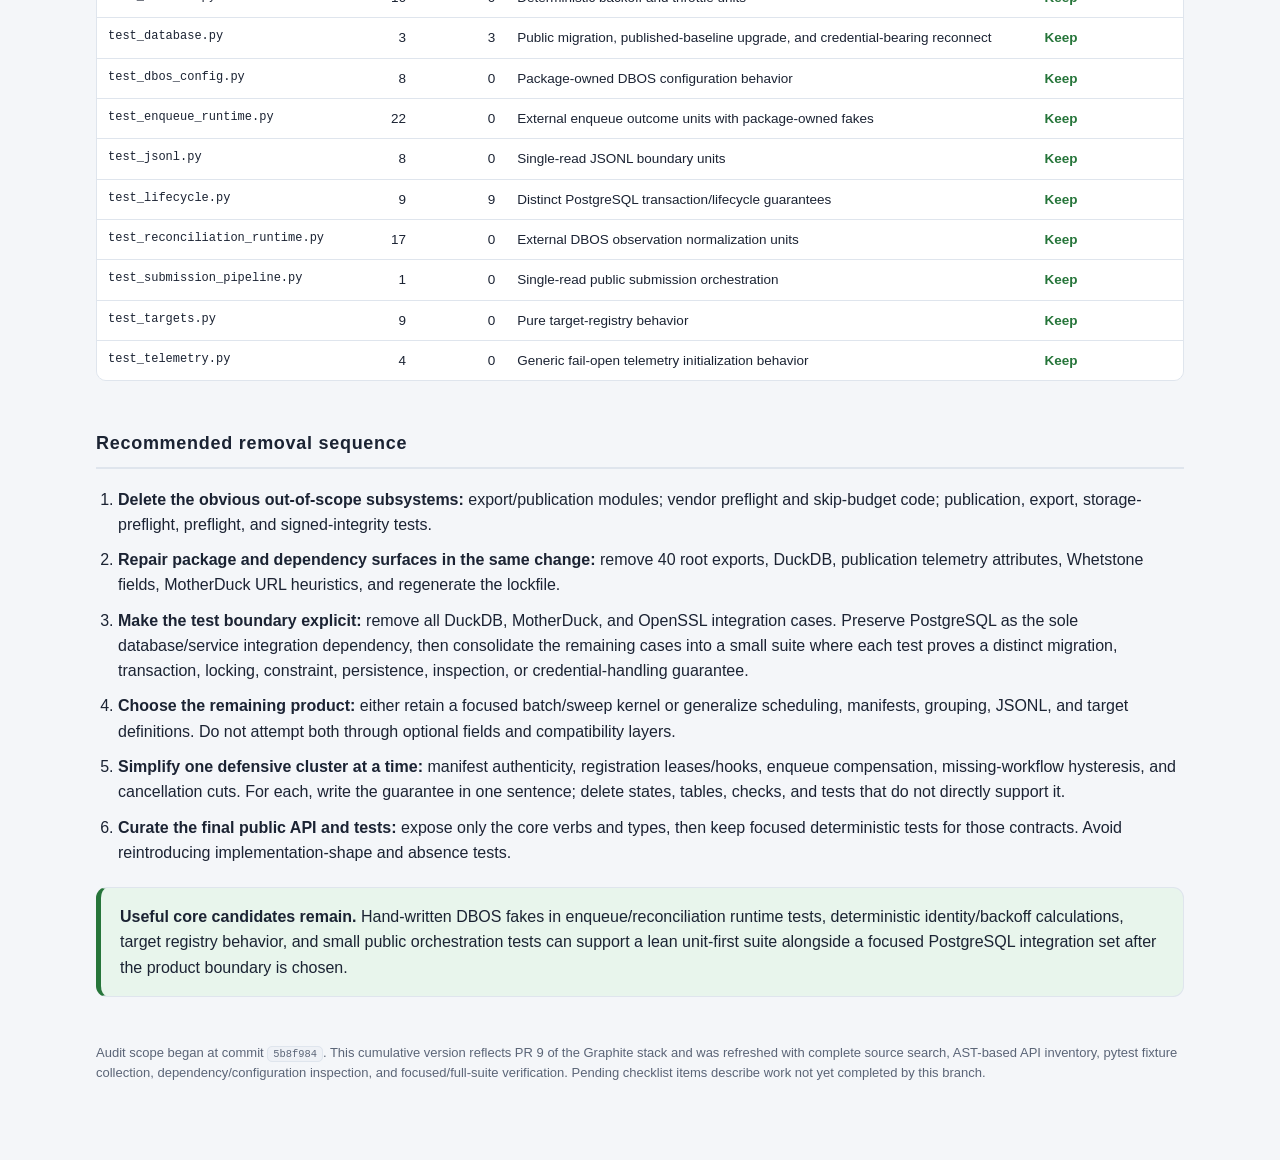
==== commit aebfee75: "Retire the pre-rebuild analysis docs and align the remaining docs The design review and distributed-" ====
--- a/repo-scope-audit.html
+++ b/repo-scope-audit.html
@@ -597,7 +597,7 @@
       <code>enqueue_compensation_hazards</code>.
     </div>
     <p class="remove"><strong>Resolution:</strong> Resolved 2026-07-17 by the staged-work rebuild
-      (<a href="platform-rebuild-implementation-guide.html">platform-rebuild-implementation-guide.html</a>), taking the simplify
+      (<span style="font-family:var(--font-mono)">platform-rebuild-implementation-guide.html</span>, retired after the rebuild completed), taking the simplify
       branch. Transactional enqueue through <code>DBOSClient.enqueue_in_transaction</code> removes the dual-write window, so
       exactly-once-ish enqueue recovery is not a core promise.</p>
     <div class="progress complete"><div class="progress-title">Implementation status · Complete in PR 9</div><ul class="checklist">
@@ -622,7 +622,7 @@
       the schema persists <code>missing_reobservations</code> and <code>next_attempt_requests</code>.
     </div>
     <p class="remove"><strong>Resolution:</strong> Resolved 2026-07-17 by the staged-work rebuild
-      (<a href="platform-rebuild-implementation-guide.html">platform-rebuild-implementation-guide.html</a>), taking the simplify
+      (<span style="font-family:var(--font-mono)">platform-rebuild-implementation-guide.html</span>, retired after the rebuild completed), taking the simplify
       branch. Cuts, missing-workflow hysteresis, and the throttle ledger are deleted; DBOS owns recovery, and the lazy sweep
       projects only what DBOS abandons.</p>
     <div class="progress complete"><div class="progress-title">Implementation status · Complete in PR 9</div><ul class="checklist">
@@ -719,7 +719,7 @@
       migration checks pin the same values and numbers.
     </div>
     <p class="remove"><strong>Resolution:</strong> Resolved 2026-07-17 by the staged-work rebuild
-      (<a href="platform-rebuild-implementation-guide.html">platform-rebuild-implementation-guide.html</a>), taking the simplify
+      (<span style="font-family:var(--font-mono)">platform-rebuild-implementation-guide.html</span>, retired after the rebuild completed), taking the simplify
       branch. Fixed service classes are deleted in favor of neutral stable random rank plus capacity and selector controls.</p>
     <div class="progress complete"><div class="progress-title">Implementation status · Complete in PR 9</div><ul class="checklist">
       <li class="done">Delete fixed service classes and priorities.</li><li class="done">Use stable rank with explicit capacity and selector controls.</li>
@@ -742,7 +742,7 @@
       manifests, submission, JSONL, schema, and inspection all make the collection model structural.
     </div>
     <p class="remove"><strong>Resolution:</strong> Resolved 2026-07-17 by the staged-work rebuild
-      (<a href="platform-rebuild-implementation-guide.html">platform-rebuild-implementation-guide.html</a>), taking the simplify
+      (<span style="font-family:var(--font-mono)">platform-rebuild-implementation-guide.html</span>, retired after the rebuild completed), taking the simplify
       branch. The package is collection-model-neutral: submission streams opaque keyed work, with no manifests, pages, or JSONL
       in core.</p>
     <div class="progress complete"><div class="progress-title">Implementation status · Complete in PR 9</div><ul class="checklist">
